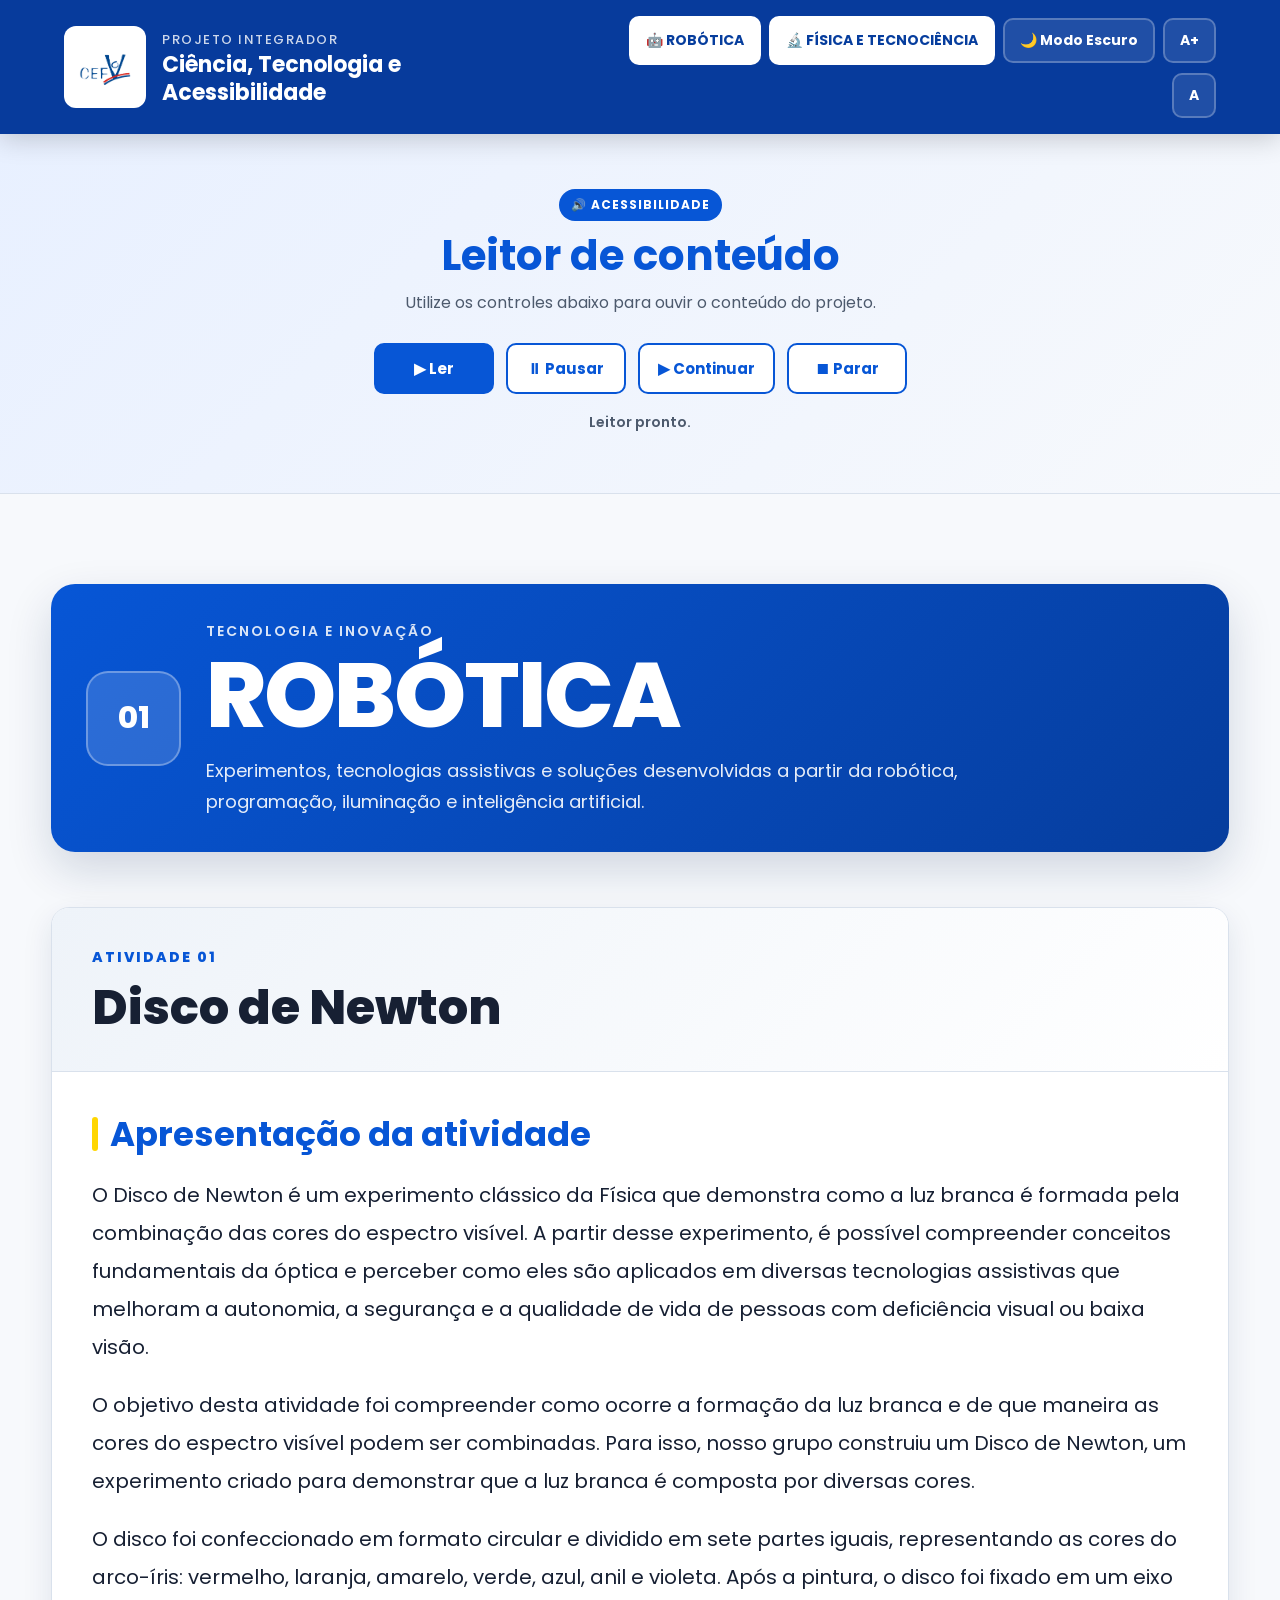
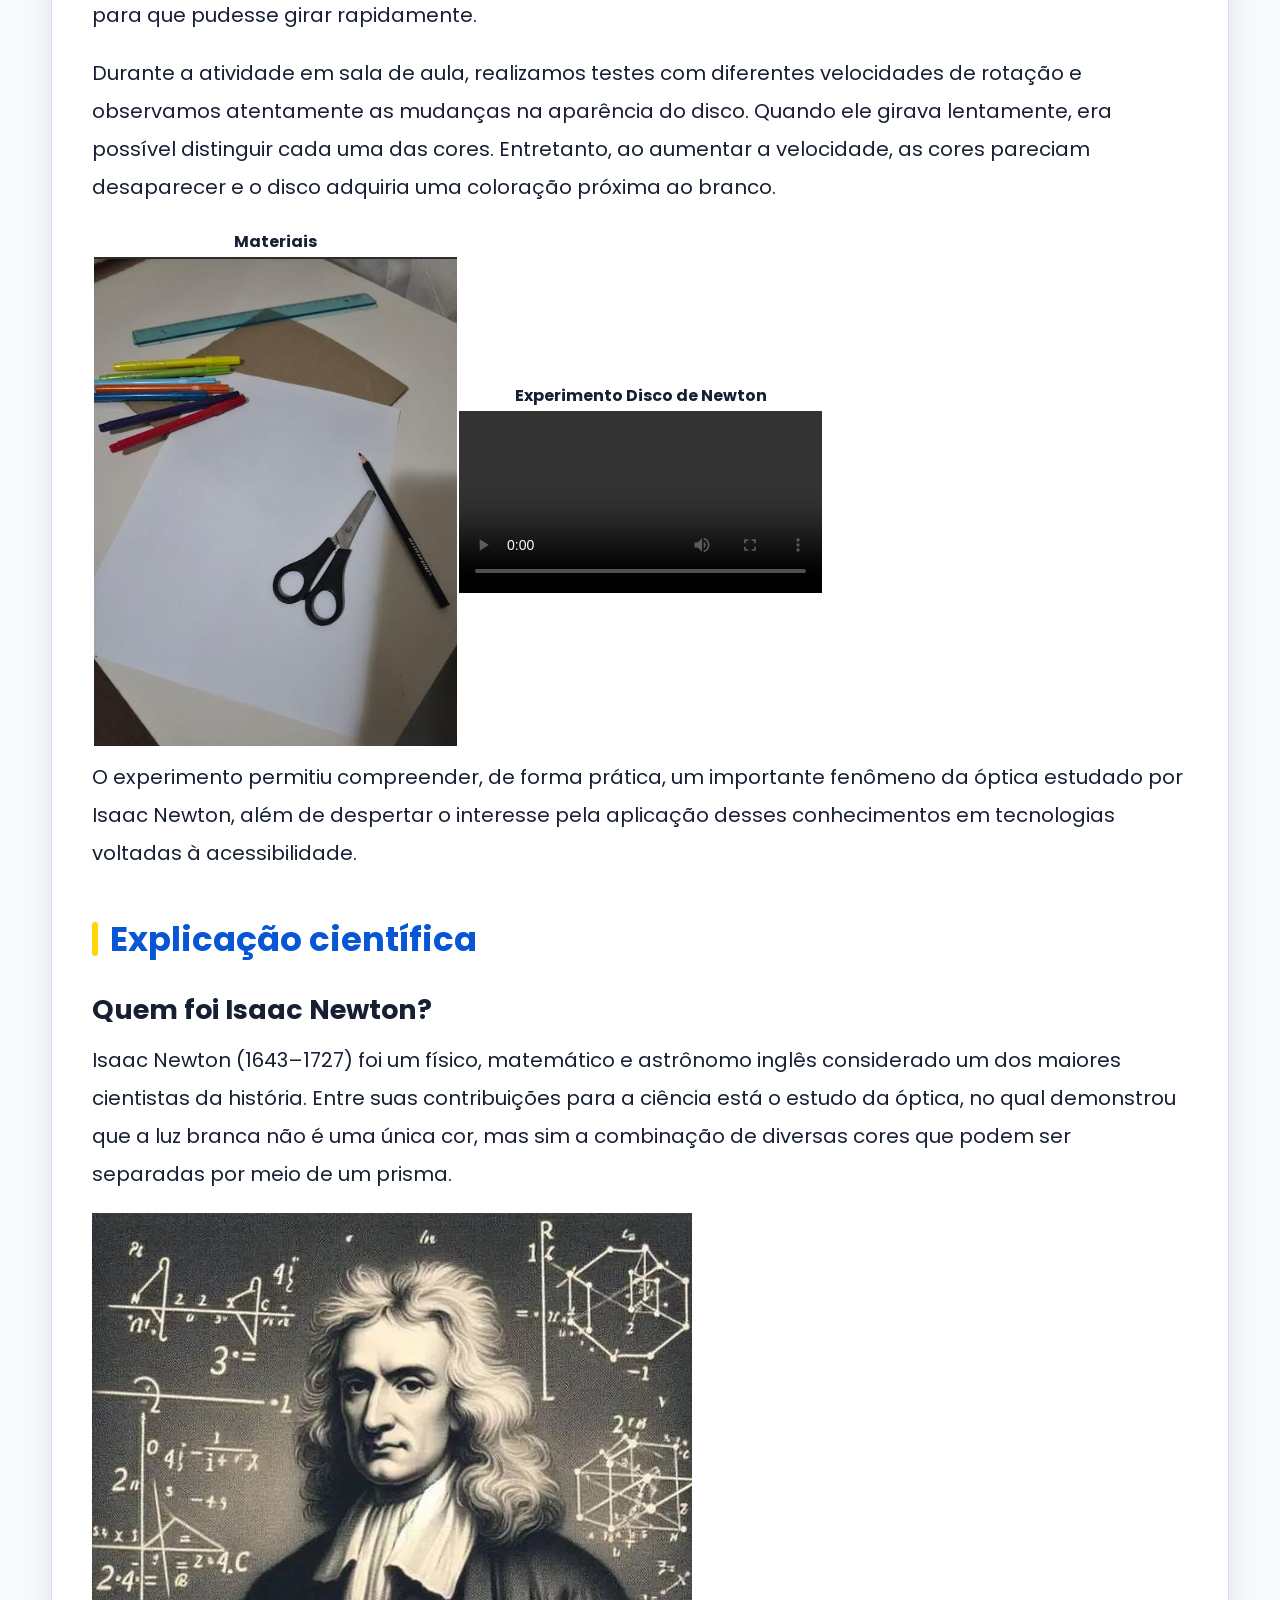
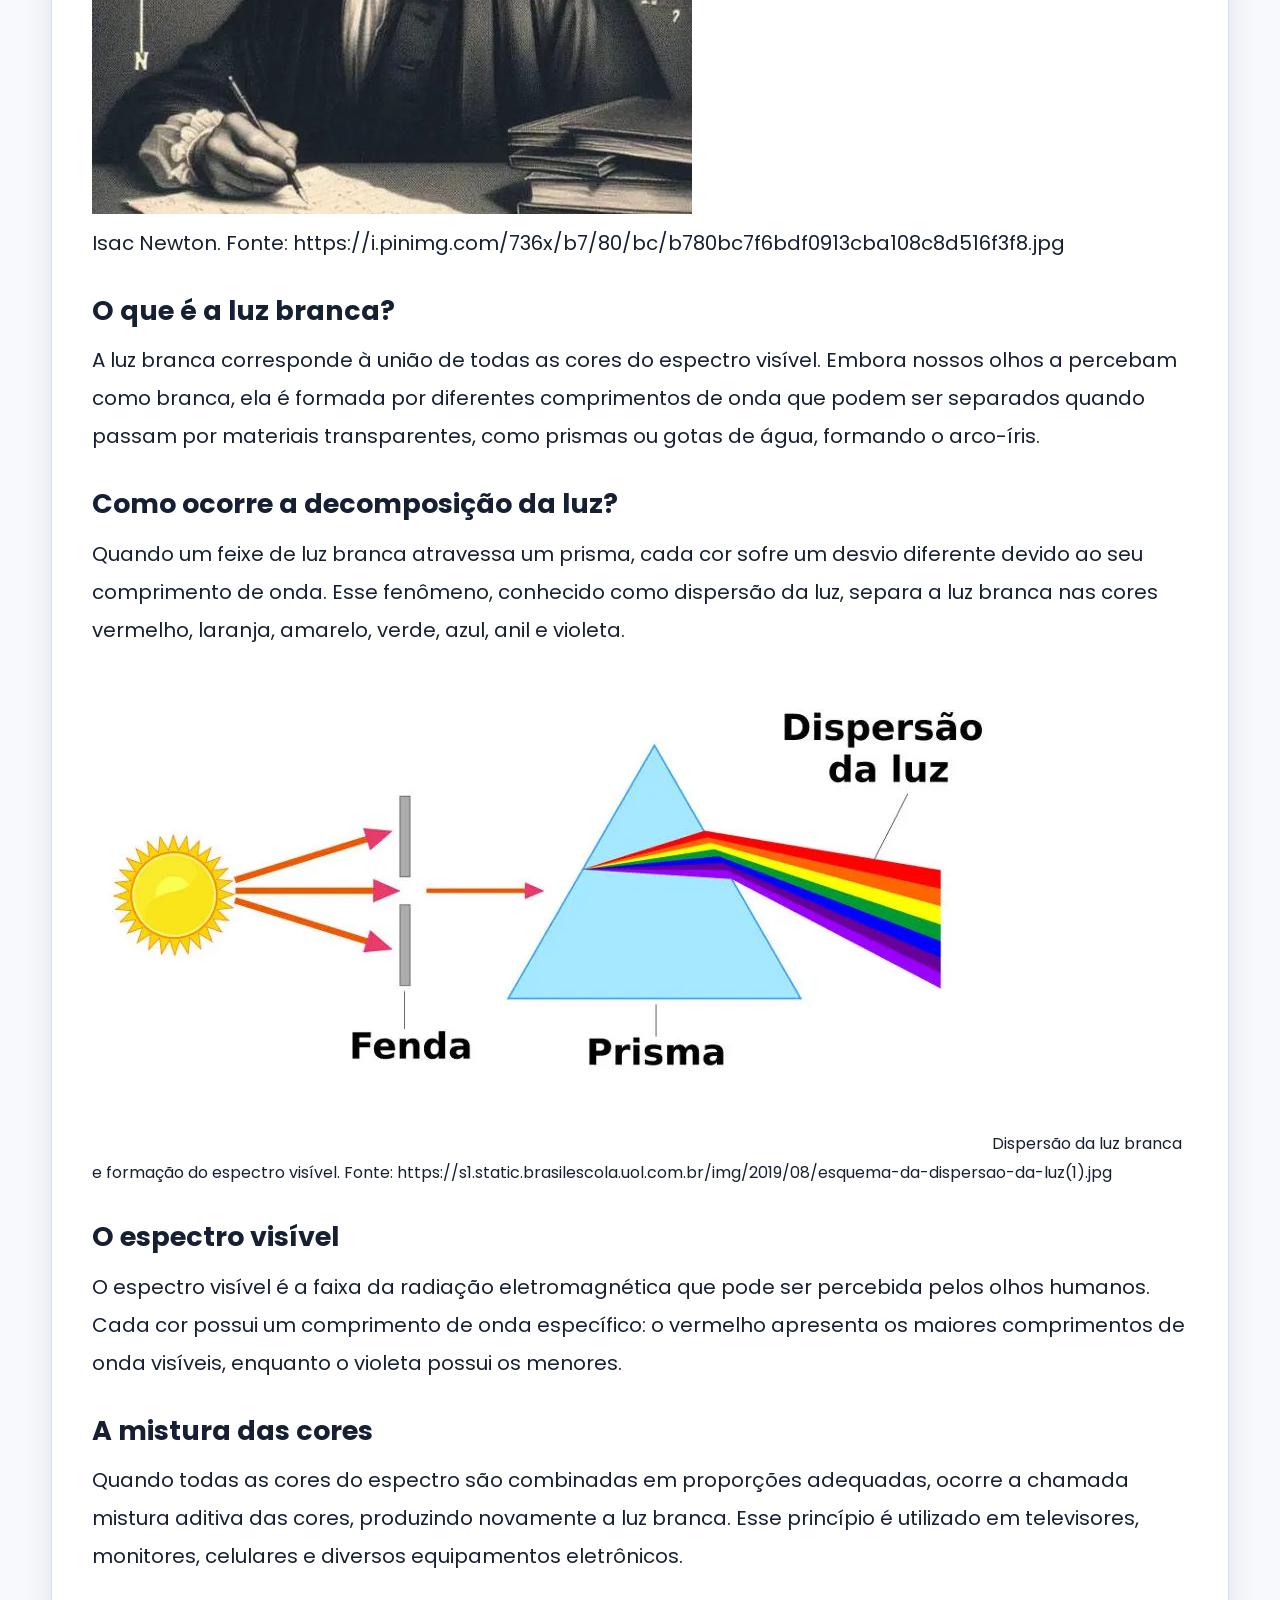
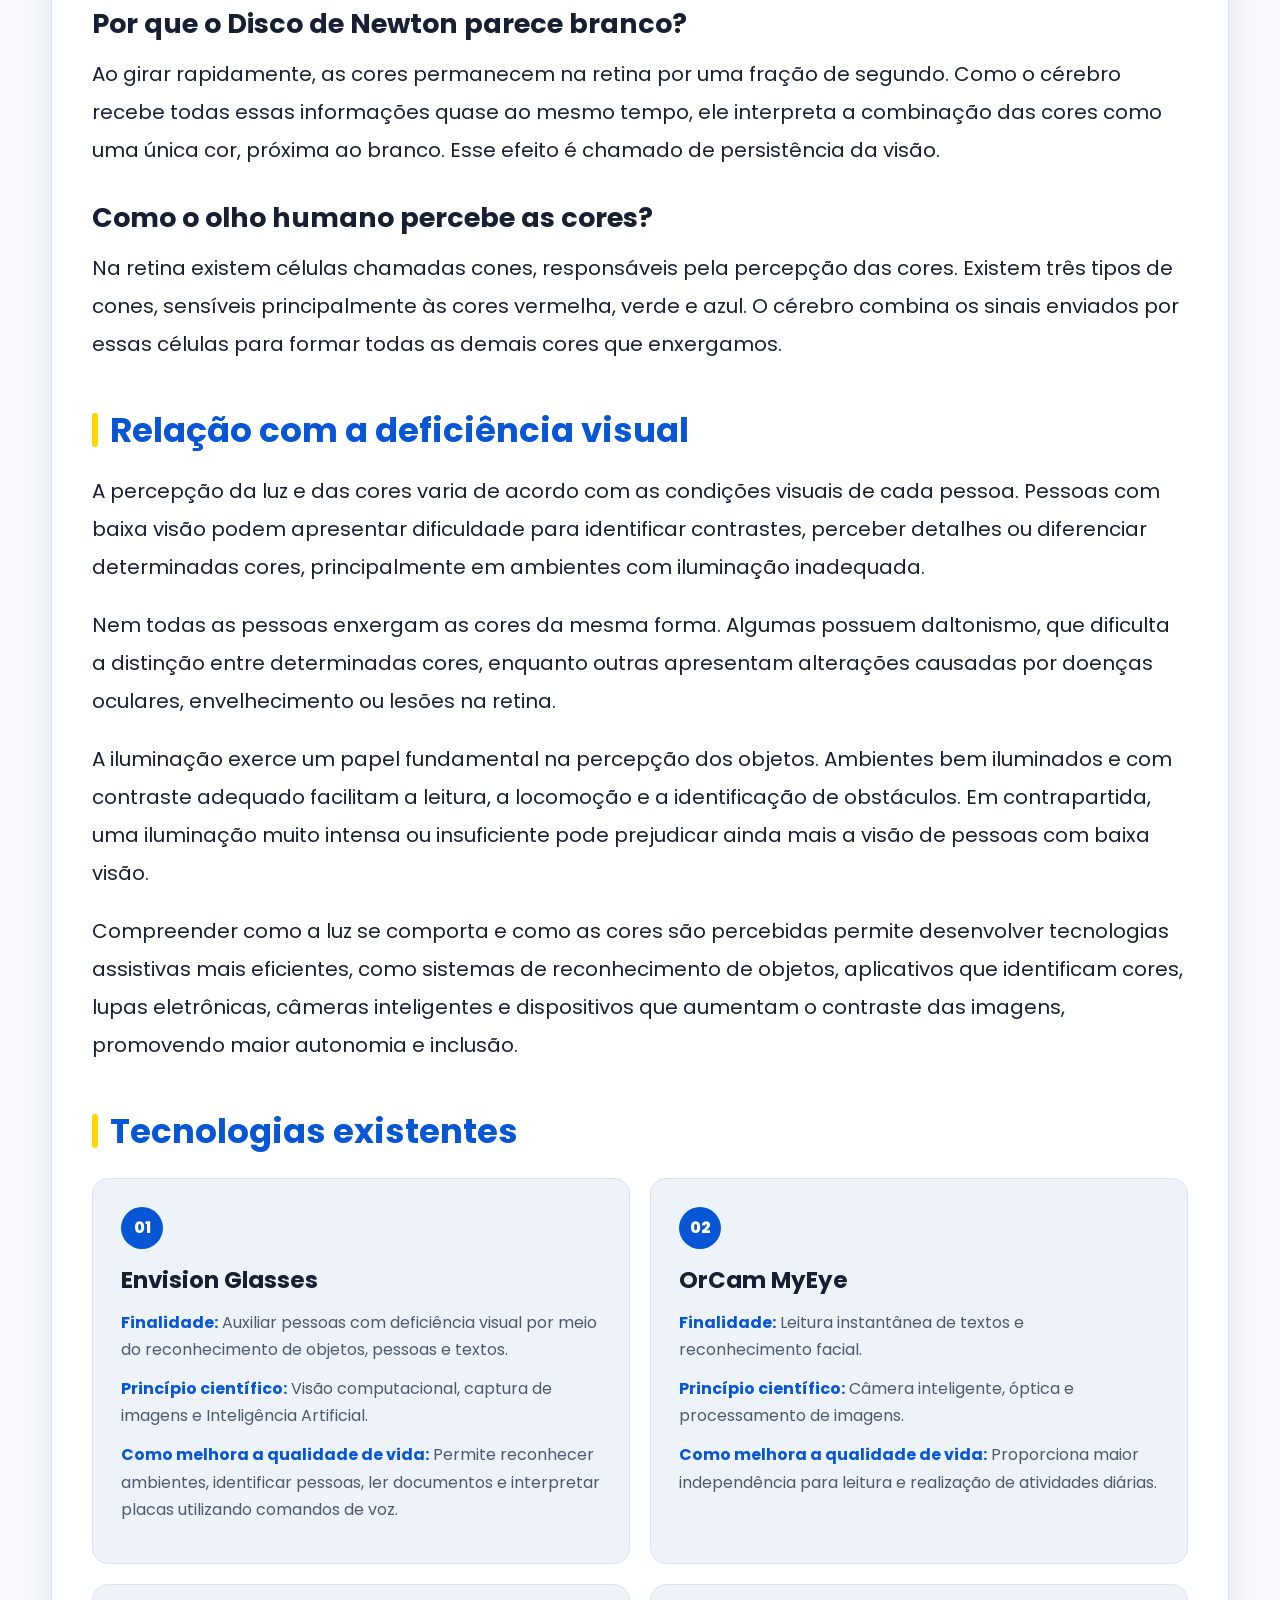
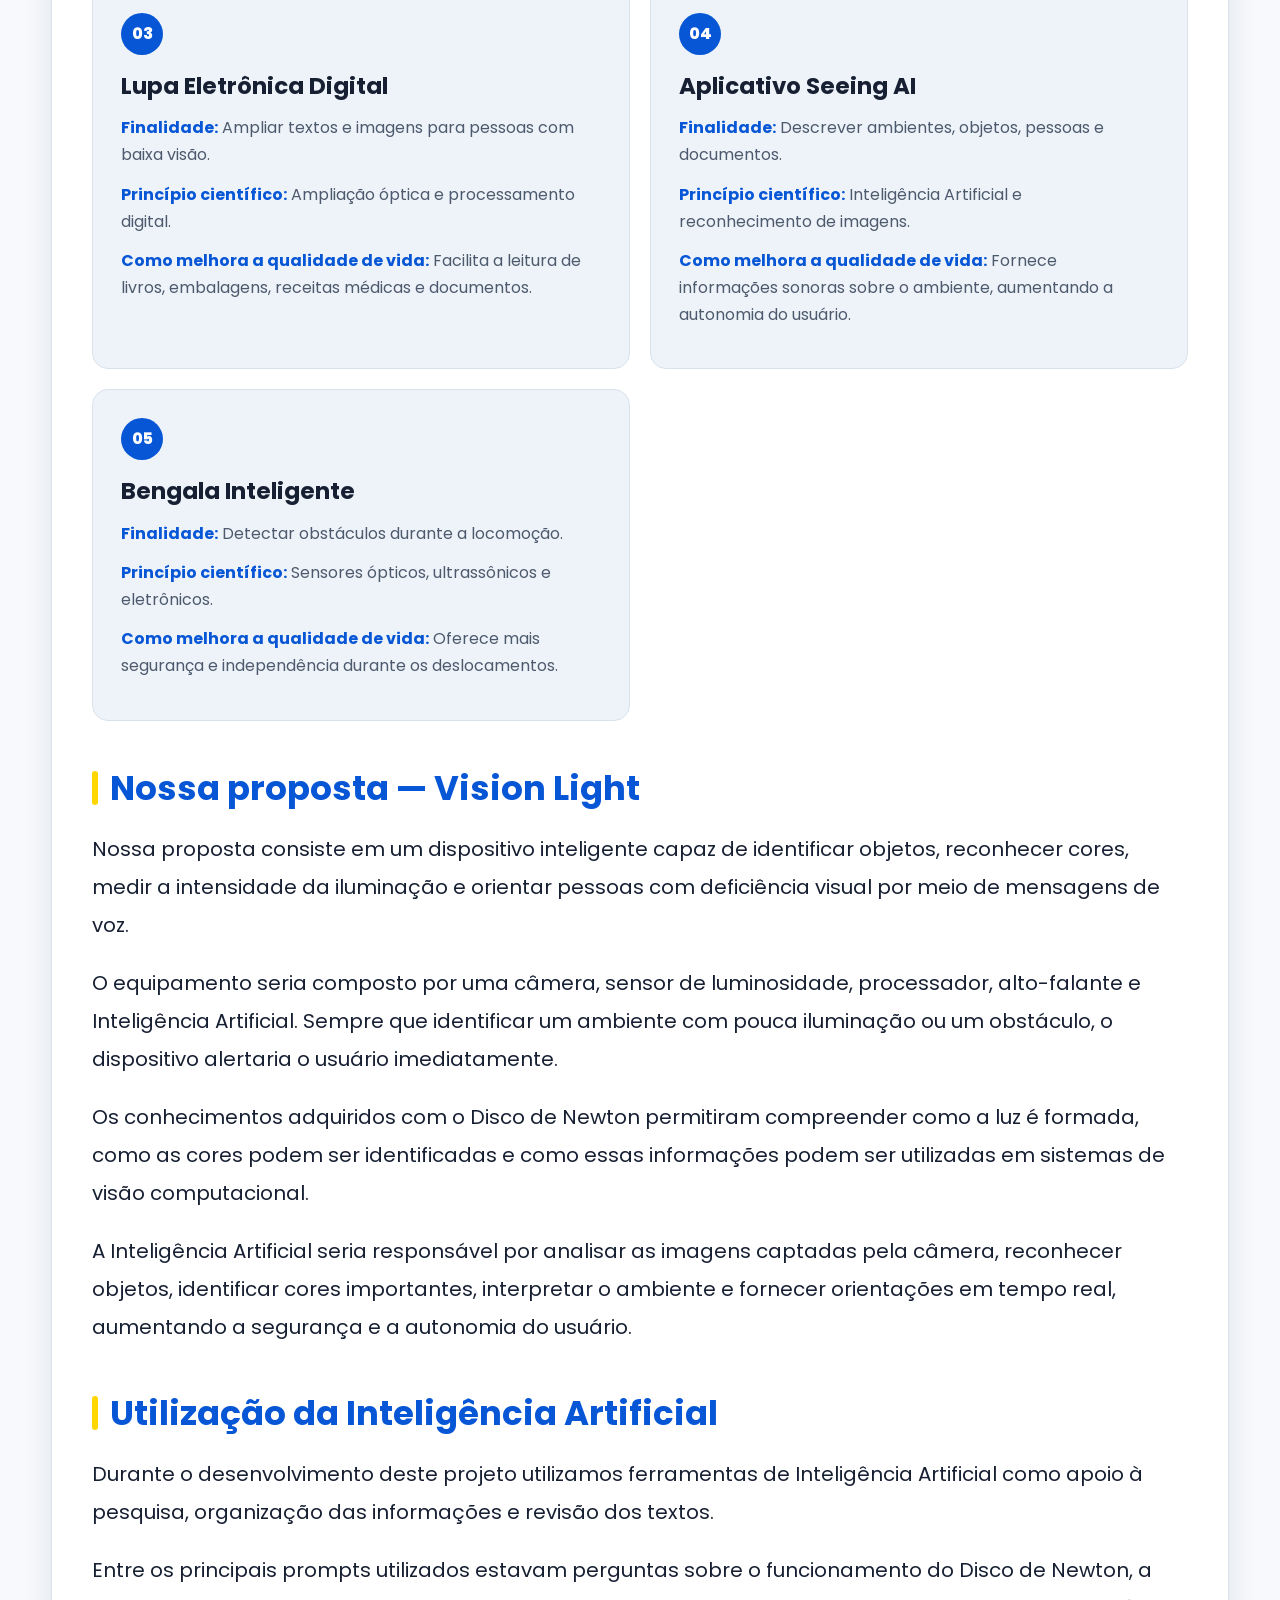
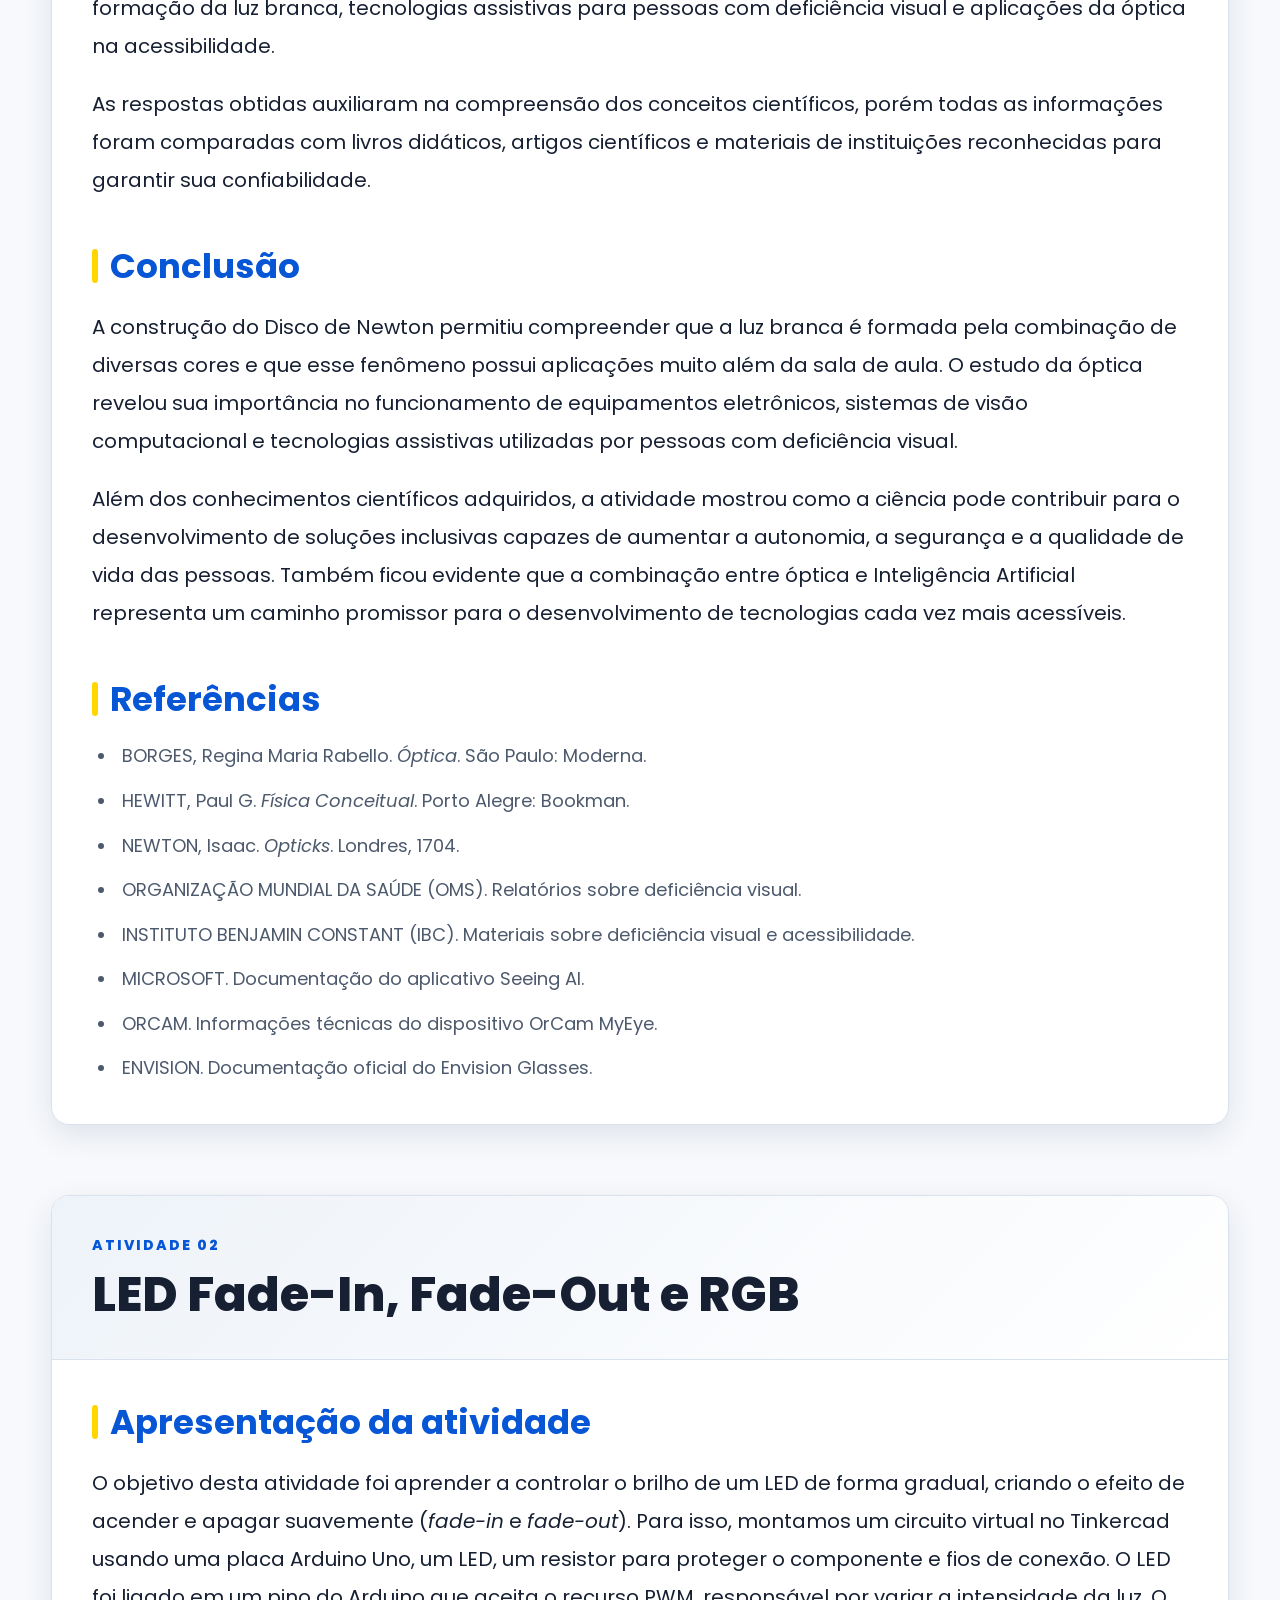
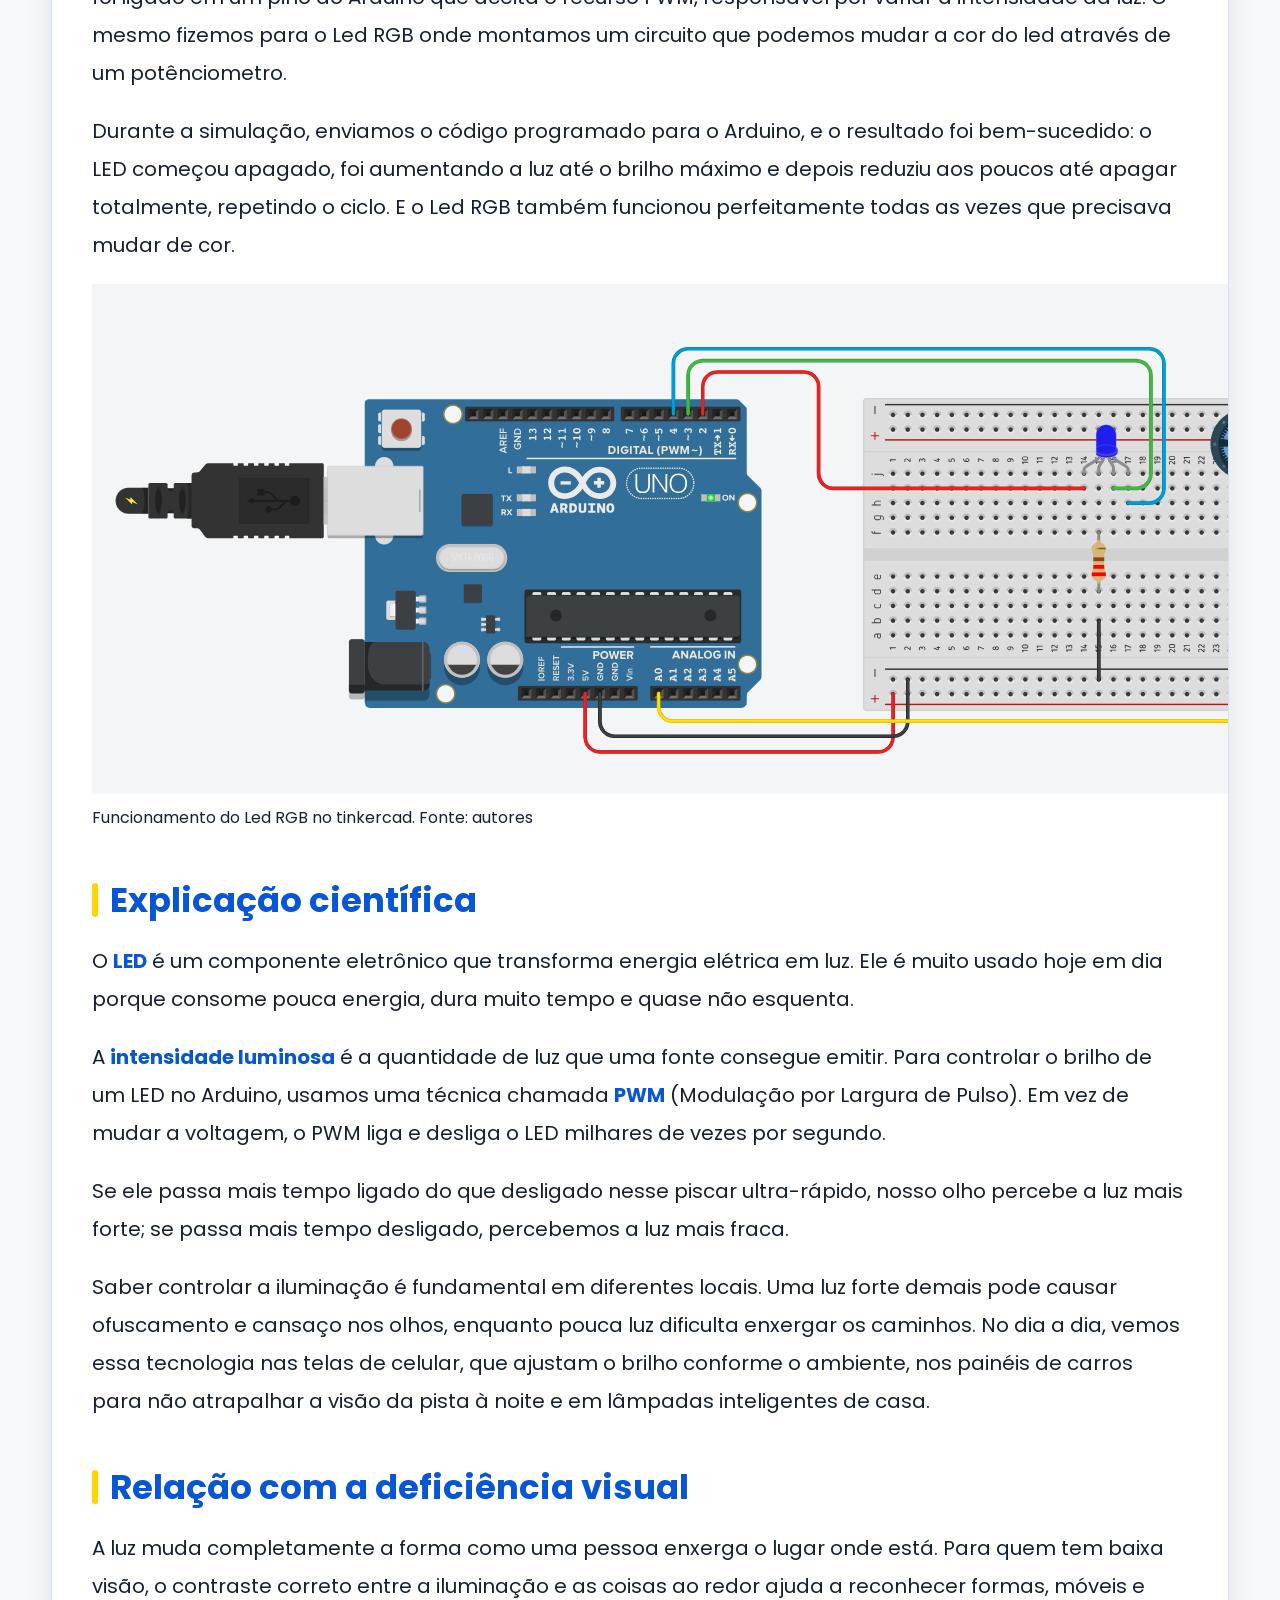
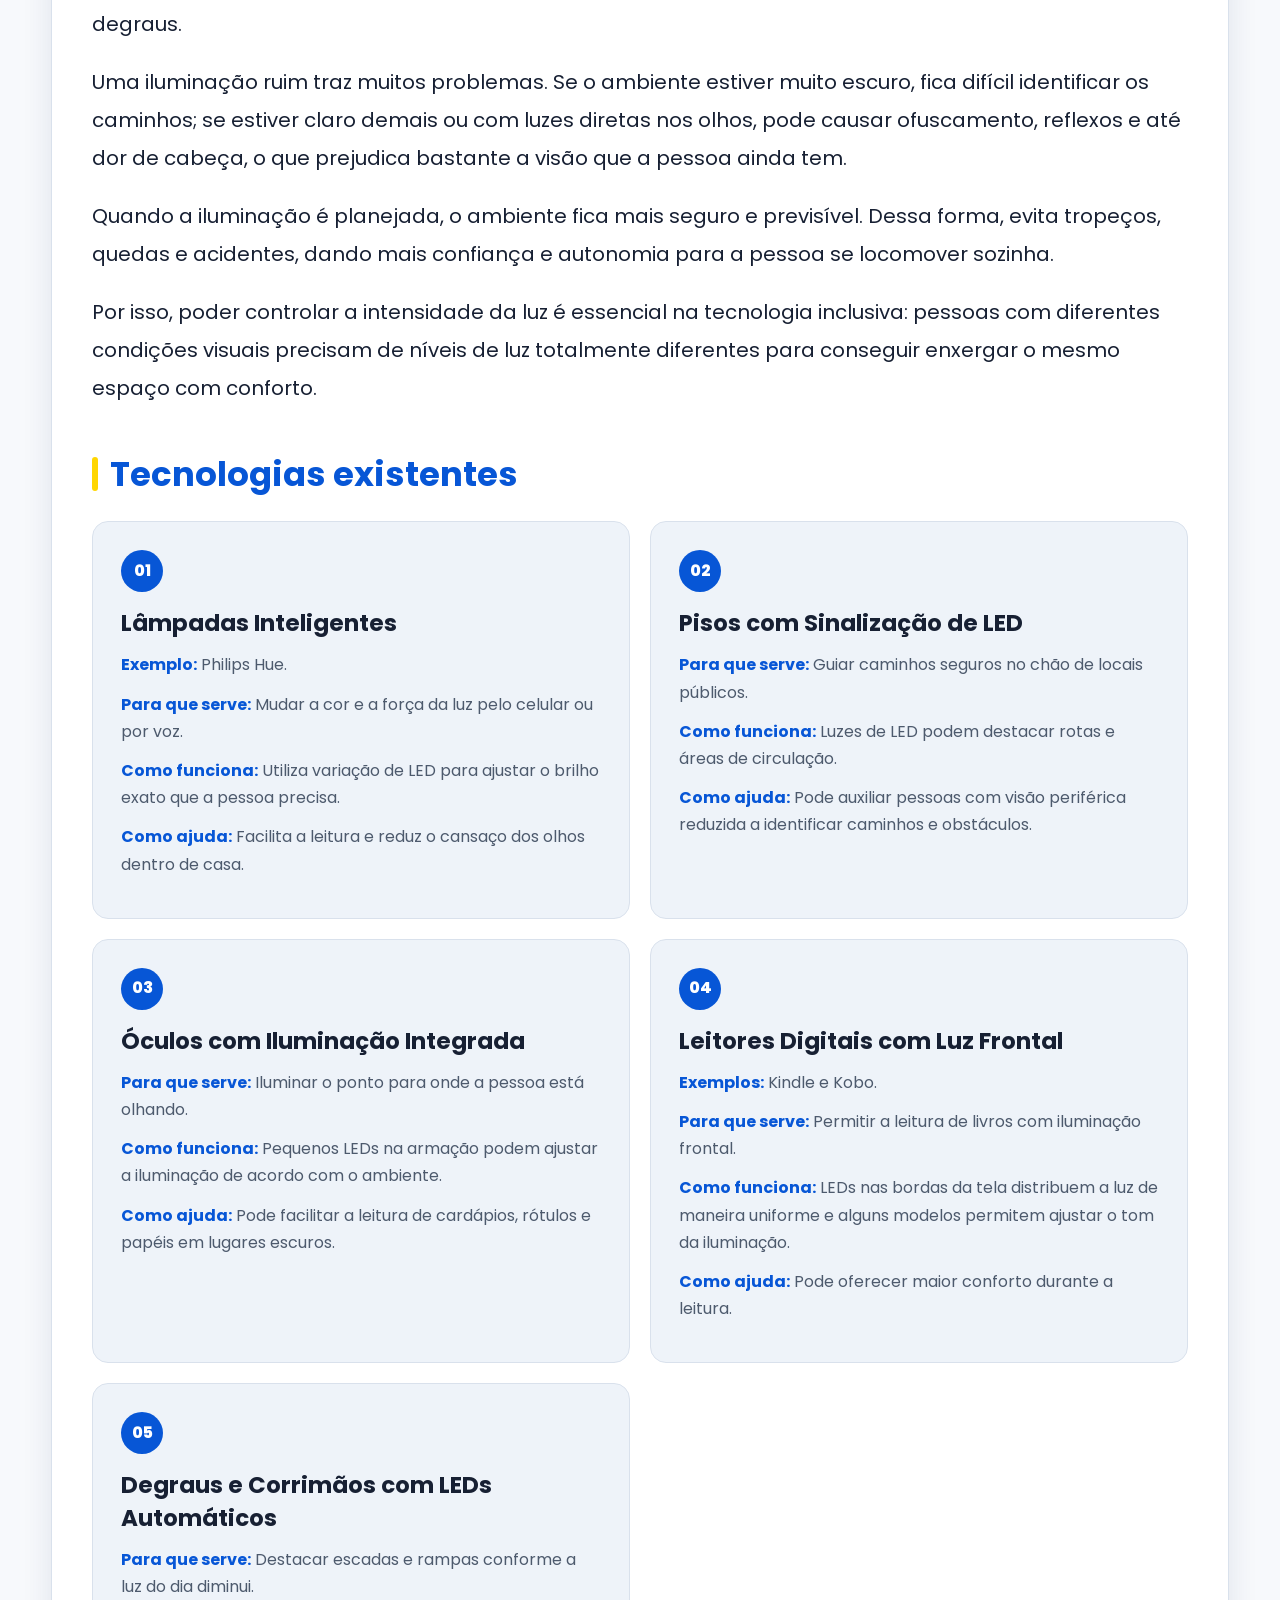
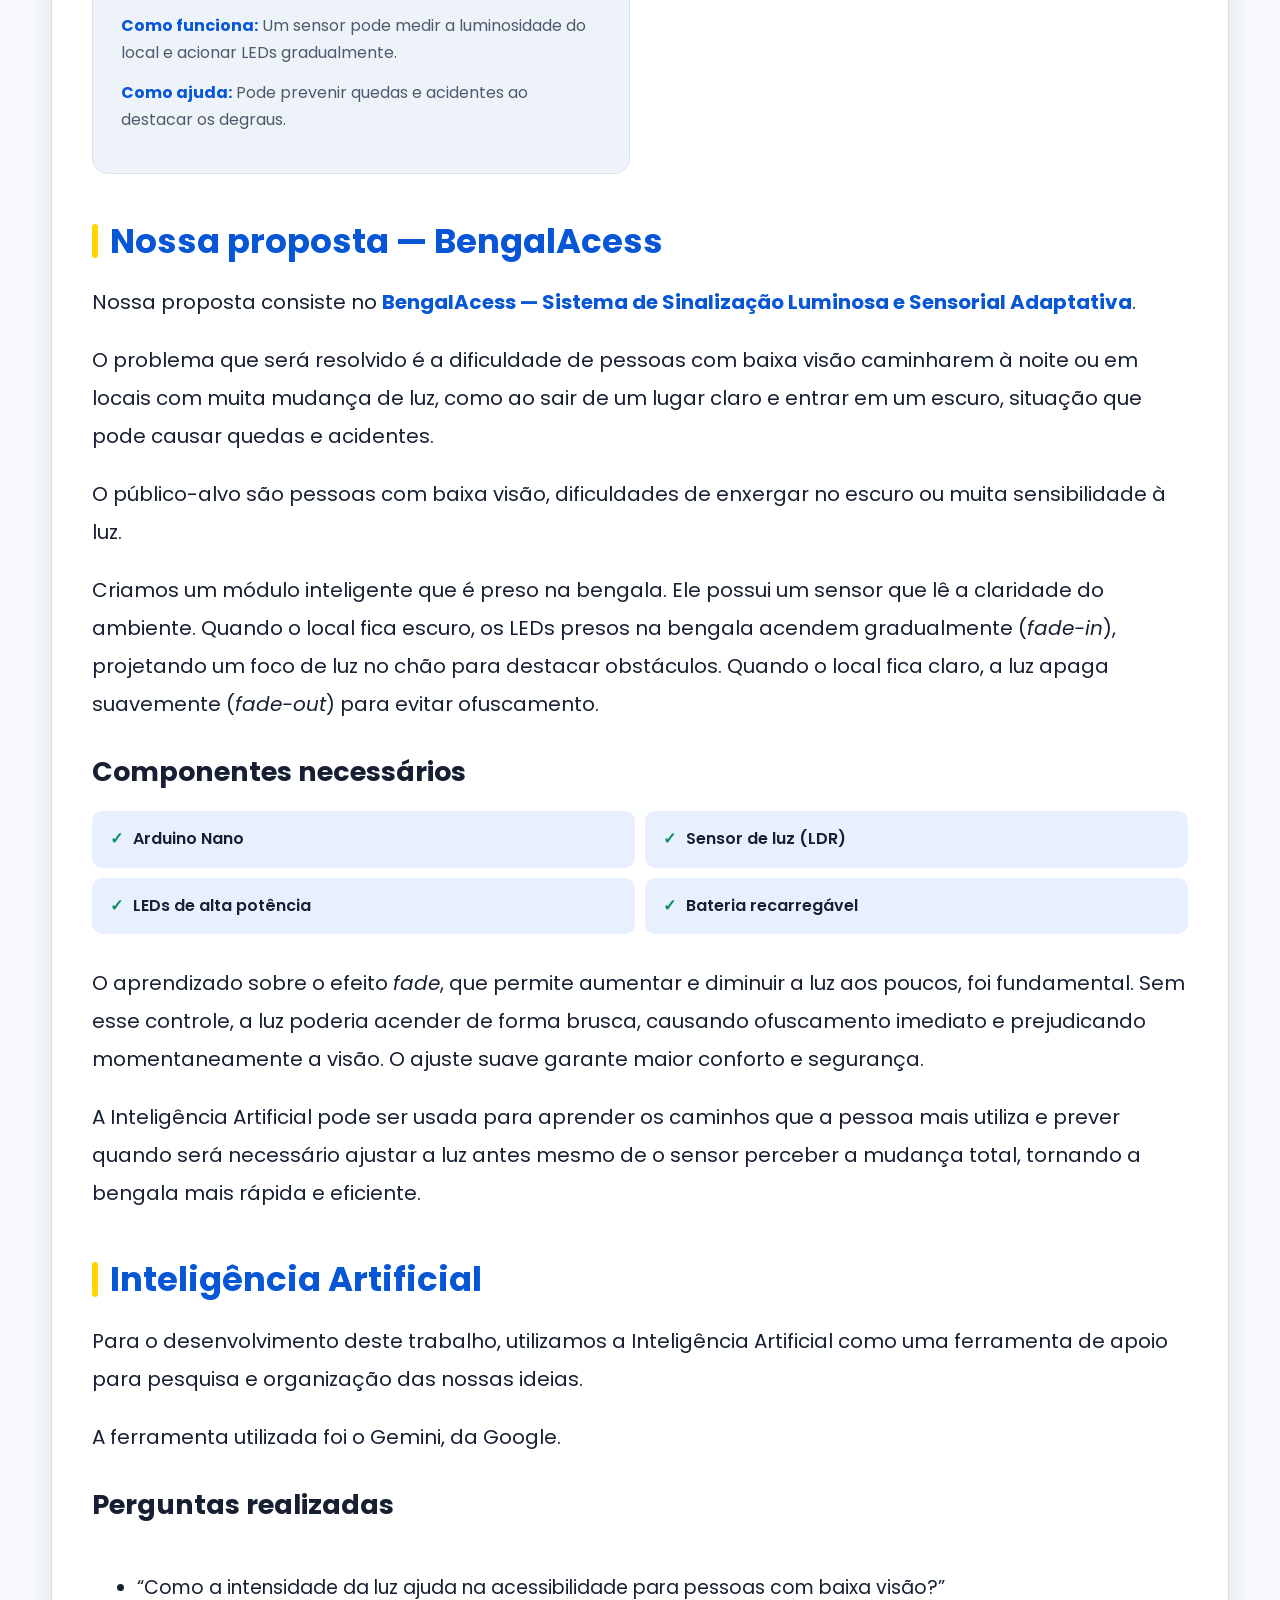
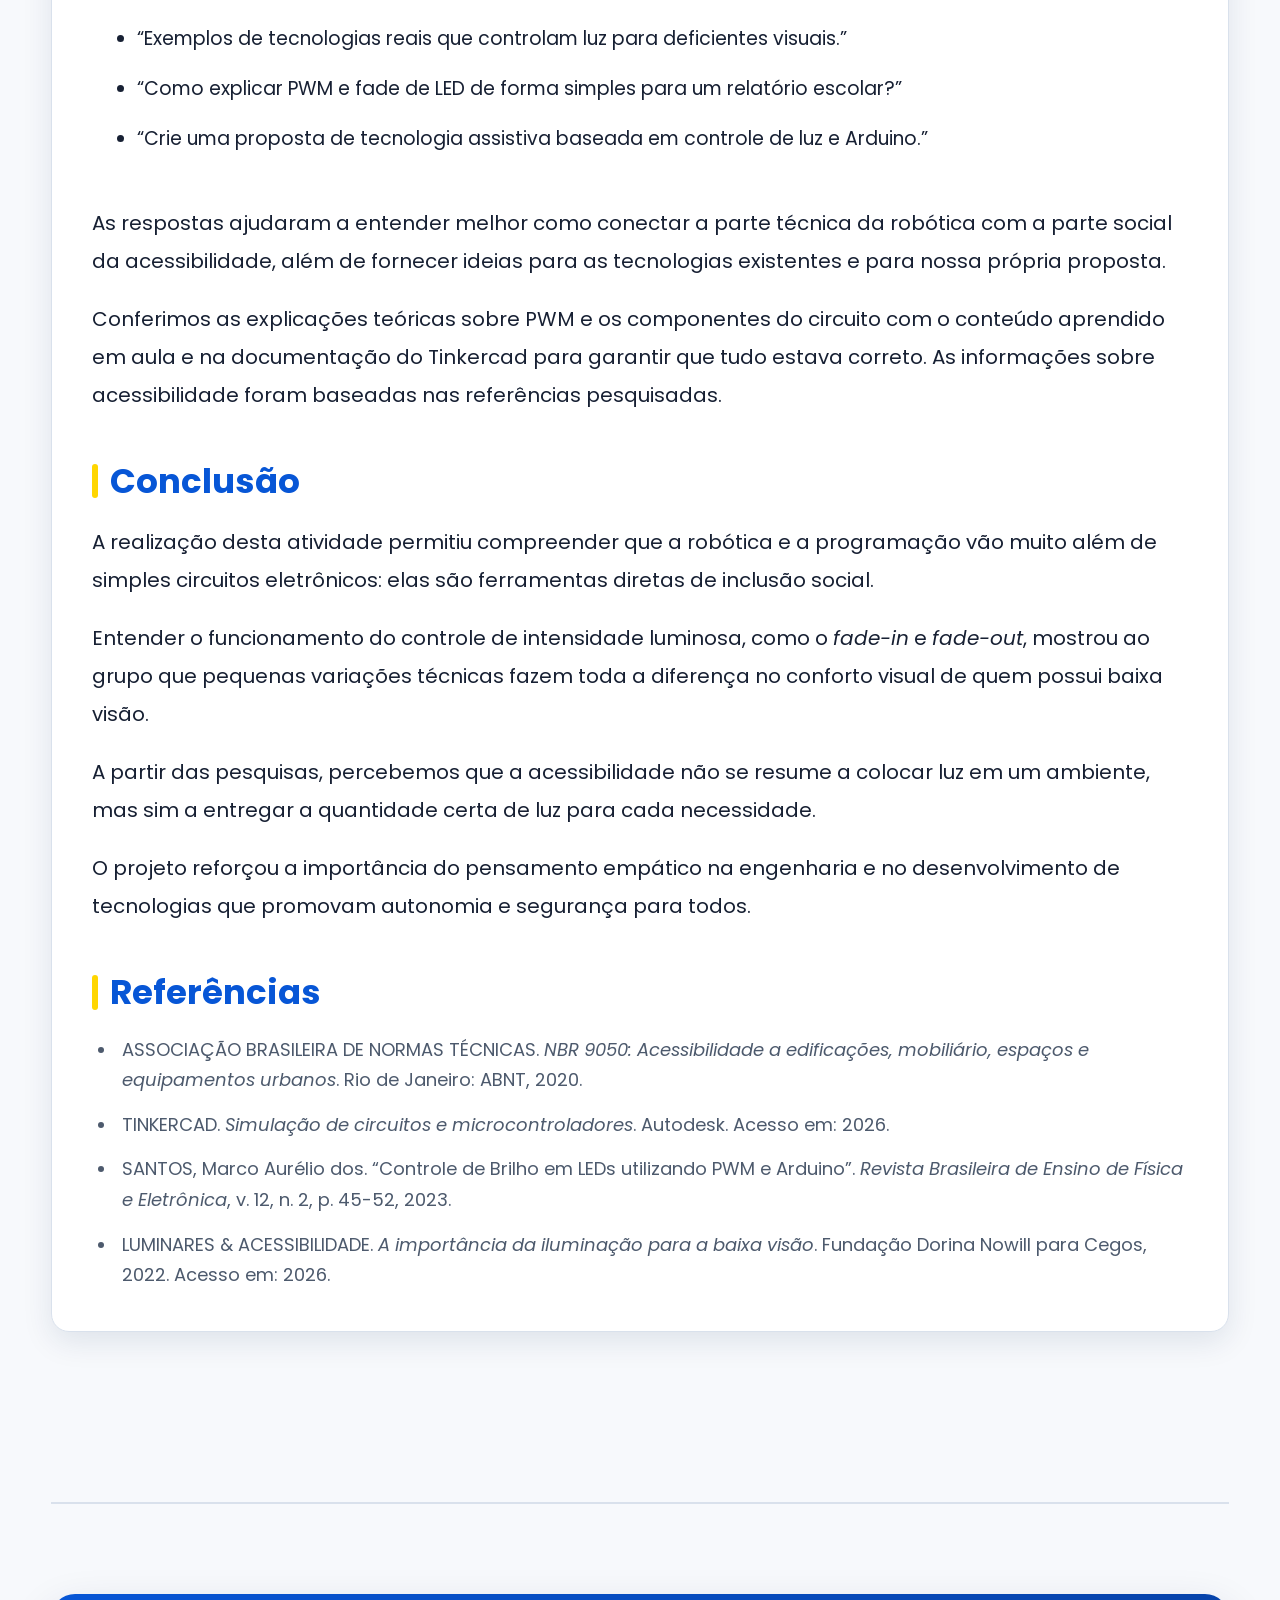
==== index.html @ 1bfe1b9b "s" ====
<!DOCTYPE html>
<html lang="pt-BR">

<head>
    <meta charset="UTF-8">
    <meta name="viewport" content="width=device-width, initial-scale=1.0">

    <meta name="description"
        content="Projeto Integrador sobre Robótica, Física, Tecnociência, óptica e tecnologias assistivas para pessoas com deficiência visual.">

    <title>Projeto Integrador | Robótica, Física e Tecnociência</title>

    <link rel="stylesheet" href="style.css">

    <link rel="preconnect" href="https://fonts.googleapis.com">
    <link rel="preconnect" href="https://fonts.gstatic.com" crossorigin>

    <link
        href="https://fonts.googleapis.com/css2?family=Poppins:wght@300;400;500;600;700;800&display=swap"
        rel="stylesheet">
</head>

<body>

    <!-- =========================
         CABEÇALHO
    ========================== -->

    <header class="cabecalho" id="inicio">

        <div class="logo">

            <img
                src="logo-cefv.png"
                alt="Logo do Colégio CEFV"
                class="logo-escola"
            >

            <div class="logo-texto">
                <span class="logo-subtitulo">Projeto Integrador</span>
                <h1>Ciência, Tecnologia e Acessibilidade</h1>
            </div>

        </div>

        <nav class="navegacao" aria-label="Navegação principal">

            <a href="#robotica" class="botao-nav">
                🤖 ROBÓTICA
            </a>

            <a href="#fisica" class="botao-nav">
                🔬 FÍSICA E TECNOCIÊNCIA
            </a>

            <button
                type="button"
                id="tema"
                class="botao-controle"
                aria-label="Alternar entre modo claro e modo escuro"
            >
                🌙 Modo Escuro
            </button>

            <button
                type="button"
                id="fonteMaior"
                class="botao-controle"
                aria-label="Aumentar tamanho da fonte"
            >
                A+
            </button>

            <button
                type="button"
                id="fonteNormal"
                class="botao-controle"
                aria-label="Restaurar tamanho normal da fonte"
            >
                A
            </button>

        </nav>

    </header>


    <!-- =========================
         LEITOR DE VOZ
    ========================== -->

    <section class="leitor" aria-labelledby="titulo-leitor">

        <div class="leitor-conteudo">

            <span class="etiqueta">
                🔊 Acessibilidade
            </span>

            <h2 id="titulo-leitor">
                Leitor de conteúdo
            </h2>

            <p>
                Utilize os controles abaixo para ouvir o conteúdo do projeto.
            </p>

            <div class="botoes-leitor">

                <button
                    type="button"
                    id="ler"
                    class="botao-leitor principal"
                >
                    ▶ Ler
                </button>

                <button
                    type="button"
                    id="pausar"
                    class="botao-leitor"
                >
                    ⏸ Pausar
                </button>

                <button
                    type="button"
                    id="continuar"
                    class="botao-leitor"
                >
                    ▶ Continuar
                </button>

                <button
                    type="button"
                    id="parar"
                    class="botao-leitor"
                >
                    ⏹ Parar
                </button>

            </div>

            <p
                id="statusLeitor"
                class="status-leitor"
                aria-live="polite"
            >
                Leitor pronto.
            </p>

        </div>

    </section>


    <main id="conteudo">


        <!-- =====================================================
             ROBÓTICA
        ====================================================== -->

        <section
            id="robotica"
            class="materia"
            aria-labelledby="titulo-robotica"
        >

            <div class="cabecalho-materia">

                <span class="numero-materia">01</span>

                <div>

                    <span class="etiqueta-materia">
                        Tecnologia e Inovação
                    </span>

                    <h2 id="titulo-robotica" class="titulo-principal">
                        ROBÓTICA
                    </h2>

                    <p class="descricao-materia">
                        Experimentos, tecnologias assistivas e soluções
                        desenvolvidas a partir da robótica, programação,
                        iluminação e inteligência artificial.
                    </p>

                </div>

            </div>


            <!-- =========================
                 ATIVIDADE 1
            ========================== -->

            <article class="atividade">

                <div class="cabecalho-atividade">

                    <span class="numero-atividade">
                        ATIVIDADE 01
                    </span>

                    <h3>
                        Disco de Newton
                    </h3>

                </div>


                <div class="conteudo-atividade">

                    <h4>
                        Apresentação da atividade
                    </h4>

                    <p class="texto">
                        O Disco de Newton é um experimento clássico da Física
                        que demonstra como a luz branca é formada pela
                        combinação das cores do espectro visível. A partir
                        desse experimento, é possível compreender conceitos
                        fundamentais da óptica e perceber como eles são
                        aplicados em diversas tecnologias assistivas que
                        melhoram a autonomia, a segurança e a qualidade de
                        vida de pessoas com deficiência visual ou baixa visão.
                    </p>

                    <p class="texto">
                        O objetivo desta atividade foi compreender como ocorre
                        a formação da luz branca e de que maneira as cores do
                        espectro visível podem ser combinadas. Para isso, nosso
                        grupo construiu um Disco de Newton, um experimento
                        criado para demonstrar que a luz branca é composta por
                        diversas cores.
                    </p>

                    <p class="texto">
                        O disco foi confeccionado em formato circular e
                        dividido em sete partes iguais, representando as cores
                        do arco-íris: vermelho, laranja, amarelo, verde, azul,
                        anil e violeta. Após a pintura, o disco foi fixado em
                        um eixo para que pudesse girar rapidamente.
                    </p>

                    <p class="texto">
                        Durante a atividade em sala de aula, realizamos testes
                        com diferentes velocidades de rotação e observamos
                        atentamente as mudanças na aparência do disco. Quando
                        ele girava lentamente, era possível distinguir cada
                        uma das cores. Entretanto, ao aumentar a velocidade,
                        as cores pareciam desaparecer e o disco adquiria uma
                        coloração próxima ao branco.
                    </p>

<div class="ilustracao-materiais">

    <table>
  <tr>
    <td align ="center" width="50%">
      <b>Materiais</b><br>
      <img src="materiais.png" alt="Materiais utilizados" width="100%">
    </td>
    <td align ="center" width="50%">
      <b>Experimento Disco de Newton</b><br>
      <video src="https://youtu.be/dO7u2KEOazw?si=WDHxJ7ZPZ74EgVN_.mp4" controls width="100%"></video>
    </td>
  </tr>
</table>

</div>

                    <p class="texto">
                        O experimento permitiu compreender, de forma prática,
                        um importante fenômeno da óptica estudado por Isaac
                        Newton, além de despertar o interesse pela aplicação
                        desses conhecimentos em tecnologias voltadas à
                        acessibilidade.
                    </p>


                    <h4>
                        Explicação científica
                    </h4>

                    <h5>
                        Quem foi Isaac Newton?
                    </h5>

                    <p class="texto">
                        Isaac Newton (1643–1727) foi um físico, matemático e
                        astrônomo inglês considerado um dos maiores cientistas
                        da história. Entre suas contribuições para a ciência
                        está o estudo da óptica, no qual demonstrou que a luz
                        branca não é uma única cor, mas sim a combinação de
                        diversas cores que podem ser separadas por meio de
                        um prisma.
                    </p>

                    <div class="ilustracao-newton">

    <img
        src="newton.png"
        alt="Ilustração do cientista Isac Newton"
    >

    <p class="texto legenda-imagem">
        Isac Newton. Fonte: https://i.pinimg.com/736x/b7/80/bc/b780bc7f6bdf0913cba108c8d516f3f8.jpg
    
    </p>

</div>

                    <h5>
                        O que é a luz branca?
                    </h5>

                    <p class="texto">
                        A luz branca corresponde à união de todas as cores do
                        espectro visível. Embora nossos olhos a percebam como
                        branca, ela é formada por diferentes comprimentos de
                        onda que podem ser separados quando passam por
                        materiais transparentes, como prismas ou gotas de
                        água, formando o arco-íris.
                    </p>

                    <h5>
                        Como ocorre a decomposição da luz?
                    </h5>

                    <p class="texto">
                        Quando um feixe de luz branca atravessa um prisma, cada
                        cor sofre um desvio diferente devido ao seu comprimento
                        de onda. Esse fenômeno, conhecido como dispersão da
                        luz, separa a luz branca nas cores vermelho, laranja,
                        amarelo, verde, azul, anil e violeta.
                      </p>

                      <div class="imagem-dispersao">

                     <img
                      src="luz.png"
                       alt="Imagem mostrando a decomposição da luz branca em diferentes cores ao atravessar um prisma"


                    
                      class="legenda-imagem">
                       Dispersão da luz branca e formação do espectro visível. Fonte: https://s1.static.brasilescola.uol.com.br/img/2019/08/esquema-da-dispersao-da-luz(1).jpg
                       </p>

                        </div>

                    <h5>
                        O espectro visível
                    </h5>

                    <p class="texto">
                        O espectro visível é a faixa da radiação eletromagnética
                        que pode ser percebida pelos olhos humanos. Cada cor
                        possui um comprimento de onda específico: o vermelho
                        apresenta os maiores comprimentos de onda visíveis,
                        enquanto o violeta possui os menores.
                    </p>

                    <h5>
                        A mistura das cores
                    </h5>

                    <p class="texto">
                        Quando todas as cores do espectro são combinadas em
                        proporções adequadas, ocorre a chamada mistura aditiva
                        das cores, produzindo novamente a luz branca. Esse
                        princípio é utilizado em televisores, monitores,
                        celulares e diversos equipamentos eletrônicos.
                    </p>

                    <h5>
                        Por que o Disco de Newton parece branco?
                    </h5>

                    <p class="texto">
                        Ao girar rapidamente, as cores permanecem na retina
                        por uma fração de segundo. Como o cérebro recebe todas
                        essas informações quase ao mesmo tempo, ele interpreta
                        a combinação das cores como uma única cor, próxima ao
                        branco. Esse efeito é chamado de persistência da visão.
                    </p>

                    <h5>
                        Como o olho humano percebe as cores?
                    </h5>

                    <p class="texto">
                        Na retina existem células chamadas cones, responsáveis
                        pela percepção das cores. Existem três tipos de cones,
                        sensíveis principalmente às cores vermelha, verde e
                        azul. O cérebro combina os sinais enviados por essas
                        células para formar todas as demais cores que
                        enxergamos.
                    </p>


                    <h4>
                        Relação com a deficiência visual
                    </h4>

                    <p class="texto">
                        A percepção da luz e das cores varia de acordo com as
                        condições visuais de cada pessoa. Pessoas com baixa
                        visão podem apresentar dificuldade para identificar
                        contrastes, perceber detalhes ou diferenciar
                        determinadas cores, principalmente em ambientes com
                        iluminação inadequada.
                    </p>

                    <p class="texto">
                        Nem todas as pessoas enxergam as cores da mesma forma.
                        Algumas possuem daltonismo, que dificulta a distinção
                        entre determinadas cores, enquanto outras apresentam
                        alterações causadas por doenças oculares, envelhecimento
                        ou lesões na retina.
                    </p>

                    <p class="texto">
                        A iluminação exerce um papel fundamental na percepção
                        dos objetos. Ambientes bem iluminados e com contraste
                        adequado facilitam a leitura, a locomoção e a
                        identificação de obstáculos. Em contrapartida, uma
                        iluminação muito intensa ou insuficiente pode
                        prejudicar ainda mais a visão de pessoas com baixa
                        visão.
                    </p>

                    <p class="texto">
                        Compreender como a luz se comporta e como as cores são
                        percebidas permite desenvolver tecnologias assistivas
                        mais eficientes, como sistemas de reconhecimento de
                        objetos, aplicativos que identificam cores, lupas
                        eletrônicas, câmeras inteligentes e dispositivos que
                        aumentam o contraste das imagens, promovendo maior
                        autonomia e inclusão.
                    </p>


                    <h4>
                        Tecnologias existentes
                    </h4>

                    <div class="tecnologias">

                        <div class="tecnologia-card">

                            <span class="tecnologia-numero">01</span>

                            <h5>
                                Envision Glasses
                            </h5>

                            <p>
                                <strong>Finalidade:</strong> Auxiliar pessoas
                                com deficiência visual por meio do
                                reconhecimento de objetos, pessoas e textos.
                            </p>

                            <p>
                                <strong>Princípio científico:</strong> Visão
                                computacional, captura de imagens e
                                Inteligência Artificial.
                            </p>

                            <p>
                                <strong>Como melhora a qualidade de vida:</strong>
                                Permite reconhecer ambientes, identificar
                                pessoas, ler documentos e interpretar placas
                                utilizando comandos de voz.
                            </p>

                        </div>


                        <div class="tecnologia-card">

                            <span class="tecnologia-numero">02</span>

                            <h5>
                                OrCam MyEye
                            </h5>

                            <p>
                                <strong>Finalidade:</strong> Leitura
                                instantânea de textos e reconhecimento facial.
                            </p>

                            <p>
                                <strong>Princípio científico:</strong> Câmera
                                inteligente, óptica e processamento de imagens.
                            </p>

                            <p>
                                <strong>Como melhora a qualidade de vida:</strong>
                                Proporciona maior independência para leitura e
                                realização de atividades diárias.
                            </p>

                        </div>


                        <div class="tecnologia-card">

                            <span class="tecnologia-numero">03</span>

                            <h5>
                                Lupa Eletrônica Digital
                            </h5>

                            <p>
                                <strong>Finalidade:</strong> Ampliar textos e
                                imagens para pessoas com baixa visão.
                            </p>

                            <p>
                                <strong>Princípio científico:</strong>
                                Ampliação óptica e processamento digital.
                            </p>

                            <p>
                                <strong>Como melhora a qualidade de vida:</strong>
                                Facilita a leitura de livros, embalagens,
                                receitas médicas e documentos.
                            </p>

                        </div>


                        <div class="tecnologia-card">

                            <span class="tecnologia-numero">04</span>

                            <h5>
                                Aplicativo Seeing AI
                            </h5>

                            <p>
                                <strong>Finalidade:</strong> Descrever
                                ambientes, objetos, pessoas e documentos.
                            </p>

                            <p>
                                <strong>Princípio científico:</strong>
                                Inteligência Artificial e reconhecimento de
                                imagens.
                            </p>

                            <p>
                                <strong>Como melhora a qualidade de vida:</strong>
                                Fornece informações sonoras sobre o ambiente,
                                aumentando a autonomia do usuário.
                            </p>

                        </div>


                        <div class="tecnologia-card">

                            <span class="tecnologia-numero">05</span>

                            <h5>
                                Bengala Inteligente
                            </h5>

                            <p>
                                <strong>Finalidade:</strong> Detectar
                                obstáculos durante a locomoção.
                            </p>

                            <p>
                                <strong>Princípio científico:</strong> Sensores
                                ópticos, ultrassônicos e eletrônicos.
                            </p>

                            <p>
                                <strong>Como melhora a qualidade de vida:</strong>
                                Oferece mais segurança e independência durante
                                os deslocamentos.
                            </p>

                        </div>

                    </div>


                    <h4>
                        Nossa proposta — Vision Light
                    </h4>

                    <p class="texto">
                        Nossa proposta consiste em um dispositivo inteligente
                        capaz de identificar objetos, reconhecer cores, medir
                        a intensidade da iluminação e orientar pessoas com
                        deficiência visual por meio de mensagens de voz.
                    </p>

                    <p class="texto">
                        O equipamento seria composto por uma câmera, sensor de
                        luminosidade, processador, alto-falante e Inteligência
                        Artificial. Sempre que identificar um ambiente com
                        pouca iluminação ou um obstáculo, o dispositivo
                        alertaria o usuário imediatamente.
                    </p>

                    <p class="texto">
                        Os conhecimentos adquiridos com o Disco de Newton
                        permitiram compreender como a luz é formada, como as
                        cores podem ser identificadas e como essas informações
                        podem ser utilizadas em sistemas de visão computacional.
                    </p>

                    <p class="texto">
                        A Inteligência Artificial seria responsável por
                        analisar as imagens captadas pela câmera, reconhecer
                        objetos, identificar cores importantes, interpretar o
                        ambiente e fornecer orientações em tempo real,
                        aumentando a segurança e a autonomia do usuário.
                    </p>


                    <h4>
                        Utilização da Inteligência Artificial
                    </h4>

                    <p class="texto">
                        Durante o desenvolvimento deste projeto utilizamos
                        ferramentas de Inteligência Artificial como apoio à
                        pesquisa, organização das informações e revisão dos
                        textos.
                    </p>

                    <p class="texto">
                        Entre os principais prompts utilizados estavam
                        perguntas sobre o funcionamento do Disco de Newton, a
                        formação da luz branca, tecnologias assistivas para
                        pessoas com deficiência visual e aplicações da óptica
                        na acessibilidade.
                    </p>

                    <p class="texto">
                        As respostas obtidas auxiliaram na compreensão dos
                        conceitos científicos, porém todas as informações
                        foram comparadas com livros didáticos, artigos
                        científicos e materiais de instituições reconhecidas
                        para garantir sua confiabilidade.
                    </p>


                    <h4>
                        Conclusão
                    </h4>

                    <p class="texto">
                        A construção do Disco de Newton permitiu compreender
                        que a luz branca é formada pela combinação de diversas
                        cores e que esse fenômeno possui aplicações muito além
                        da sala de aula. O estudo da óptica revelou sua
                        importância no funcionamento de equipamentos
                        eletrônicos, sistemas de visão computacional e
                        tecnologias assistivas utilizadas por pessoas com
                        deficiência visual.
                    </p>

                    <p class="texto">
                        Além dos conhecimentos científicos adquiridos, a
                        atividade mostrou como a ciência pode contribuir para
                        o desenvolvimento de soluções inclusivas capazes de
                        aumentar a autonomia, a segurança e a qualidade de
                        vida das pessoas. Também ficou evidente que a
                        combinação entre óptica e Inteligência Artificial
                        representa um caminho promissor para o desenvolvimento
                        de tecnologias cada vez mais acessíveis.
                    </p>


                    <h4>
                        Referências
                    </h4>

                    <ul class="referencias">

                        <li>
                            BORGES, Regina Maria Rabello.
                            <em>Óptica</em>. São Paulo: Moderna.
                        </li>

                        <li>
                            HEWITT, Paul G.
                            <em>Física Conceitual</em>.
                            Porto Alegre: Bookman.
                        </li>

                        <li>
                            NEWTON, Isaac.
                            <em>Opticks</em>. Londres, 1704.
                        </li>

                        <li>
                            ORGANIZAÇÃO MUNDIAL DA SAÚDE (OMS).
                            Relatórios sobre deficiência visual.
                        </li>

                        <li>
                            INSTITUTO BENJAMIN CONSTANT (IBC).
                            Materiais sobre deficiência visual e acessibilidade.
                        </li>

                        <li>
                            MICROSOFT.
                            Documentação do aplicativo Seeing AI.
                        </li>

                        <li>
                            ORCAM.
                            Informações técnicas do dispositivo OrCam MyEye.
                        </li>

                        <li>
                            ENVISION.
                            Documentação oficial do Envision Glasses.
                        </li>

                    </ul>

                </div>

            </article>


            <!-- =========================
                 ATIVIDADE 2
            ========================== -->

            <article class="atividade">

                <div class="cabecalho-atividade">

                    <span class="numero-atividade">
                        ATIVIDADE 02
                    </span>

                    <h3>
                        LED Fade-In, Fade-Out e RGB
                    </h3>

                </div>


                <div class="conteudo-atividade">

                    <h4>
                        Apresentação da atividade
                    </h4>

                    <p class="texto">
                        O objetivo desta atividade foi aprender a controlar o
                        brilho de um LED de forma gradual, criando o efeito de
                        acender e apagar suavemente (<em>fade-in</em> e
                        <em>fade-out</em>). Para isso, montamos um circuito
                        virtual no Tinkercad usando uma placa Arduino Uno, um
                        LED, um resistor para proteger o componente e fios de
                        conexão. O LED foi ligado em um pino do Arduino que
                        aceita o recurso PWM, responsável por variar a
                        intensidade da luz. O mesmo fizemos para o Led RGB onde montamos 
                        um circuito que podemos mudar a cor do led através de um potênciometro.
                    </p>

                    <p class="texto">
                        Durante a simulação, enviamos o código programado para
                        o Arduino, e o resultado foi bem-sucedido: o LED
                        começou apagado, foi aumentando a luz até o brilho
                        máximo e depois reduziu aos poucos até apagar
                        totalmente, repetindo o ciclo. E o Led RGB também funcionou perfeitamente 
                        todas as vezes que precisava mudar de cor.
                    </p>

                    <div class="imagem-RGB">

                     <img
                      src="RGB.png"
                       alt="Imagem mostrando o funcionamento do led RGB no Tinkercad"


                    
                      class="legenda-imagem">
                       Funcionamento do Led RGB no tinkercad. Fonte: autores
                       </p>

                        </div>


                    <h4>
                        Explicação científica
                    </h4>

                    <p class="texto">
                        O <strong>LED</strong> é um componente eletrônico que
                        transforma energia elétrica em luz. Ele é muito usado
                        hoje em dia porque consome pouca energia, dura muito
                        tempo e quase não esquenta.
                    </p>

                    <p class="texto">
                        A <strong>intensidade luminosa</strong> é a quantidade
                        de luz que uma fonte consegue emitir. Para controlar o
                        brilho de um LED no Arduino, usamos uma técnica chamada
                        <strong>PWM</strong> (Modulação por Largura de Pulso).
                        Em vez de mudar a voltagem, o PWM liga e desliga o LED
                        milhares de vezes por segundo.
                    </p>

                    <p class="texto">
                        Se ele passa mais tempo ligado do que desligado nesse
                        piscar ultra-rápido, nosso olho percebe a luz mais
                        forte; se passa mais tempo desligado, percebemos a luz
                        mais fraca.
                    </p>

                    <p class="texto">
                        Saber controlar a iluminação é fundamental em
                        diferentes locais. Uma luz forte demais pode causar
                        ofuscamento e cansaço nos olhos, enquanto pouca luz
                        dificulta enxergar os caminhos. No dia a dia, vemos
                        essa tecnologia nas telas de celular, que ajustam o
                        brilho conforme o ambiente, nos painéis de carros para
                        não atrapalhar a visão da pista à noite e em lâmpadas
                        inteligentes de casa.
                    </p>


                    <h4>
                        Relação com a deficiência visual
                    </h4>

                    <p class="texto">
                        A luz muda completamente a forma como uma pessoa
                        enxerga o lugar onde está. Para quem tem baixa visão,
                        o contraste correto entre a iluminação e as coisas ao
                        redor ajuda a reconhecer formas, móveis e degraus.
                    </p>

                    <p class="texto">
                        Uma iluminação ruim traz muitos problemas. Se o
                        ambiente estiver muito escuro, fica difícil
                        identificar os caminhos; se estiver claro demais ou
                        com luzes diretas nos olhos, pode causar ofuscamento,
                        reflexos e até dor de cabeça, o que prejudica bastante
                        a visão que a pessoa ainda tem.
                    </p>

                    <p class="texto">
                        Quando a iluminação é planejada, o ambiente fica mais
                        seguro e previsível. Dessa forma, evita tropeços,
                        quedas e acidentes, dando mais confiança e autonomia
                        para a pessoa se locomover sozinha.
                    </p>

                    <p class="texto">
                        Por isso, poder controlar a intensidade da luz é
                        essencial na tecnologia inclusiva: pessoas com
                        diferentes condições visuais precisam de níveis de luz
                        totalmente diferentes para conseguir enxergar o mesmo
                        espaço com conforto.
                    </p>


                    <h4>
                        Tecnologias existentes
                    </h4>

                    <div class="tecnologias">

                        <div class="tecnologia-card">

                            <span class="tecnologia-numero">01</span>

                            <h5>
                                Lâmpadas Inteligentes
                            </h5>

                            <p>
                                <strong>Exemplo:</strong> Philips Hue.
                            </p>

                            <p>
                                <strong>Para que serve:</strong> Mudar a cor
                                e a força da luz pelo celular ou por voz.
                            </p>

                            <p>
                                <strong>Como funciona:</strong> Utiliza
                                variação de LED para ajustar o brilho exato
                                que a pessoa precisa.
                            </p>

                            <p>
                                <strong>Como ajuda:</strong> Facilita a
                                leitura e reduz o cansaço dos olhos dentro de
                                casa.
                            </p>

                        </div>


                        <div class="tecnologia-card">

                            <span class="tecnologia-numero">02</span>

                            <h5>
                                Pisos com Sinalização de LED
                            </h5>

                            <p>
                                <strong>Para que serve:</strong> Guiar
                                caminhos seguros no chão de locais públicos.
                            </p>

                            <p>
                                <strong>Como funciona:</strong> Luzes de LED
                                podem destacar rotas e áreas de circulação.
                            </p>

                            <p>
                                <strong>Como ajuda:</strong> Pode auxiliar
                                pessoas com visão periférica reduzida a
                                identificar caminhos e obstáculos.
                            </p>

                        </div>


                        <div class="tecnologia-card">

                            <span class="tecnologia-numero">03</span>

                            <h5>
                                Óculos com Iluminação Integrada
                            </h5>

                            <p>
                                <strong>Para que serve:</strong> Iluminar o
                                ponto para onde a pessoa está olhando.
                            </p>

                            <p>
                                <strong>Como funciona:</strong> Pequenos LEDs
                                na armação podem ajustar a iluminação de
                                acordo com o ambiente.
                            </p>

                            <p>
                                <strong>Como ajuda:</strong> Pode facilitar a
                                leitura de cardápios, rótulos e papéis em
                                lugares escuros.
                            </p>

                        </div>


                        <div class="tecnologia-card">

                            <span class="tecnologia-numero">04</span>

                            <h5>
                                Leitores Digitais com Luz Frontal
                            </h5>

                            <p>
                                <strong>Exemplos:</strong> Kindle e Kobo.
                            </p>

                            <p>
                                <strong>Para que serve:</strong> Permitir a
                                leitura de livros com iluminação frontal.
                            </p>

                            <p>
                                <strong>Como funciona:</strong> LEDs nas
                                bordas da tela distribuem a luz de maneira
                                uniforme e alguns modelos permitem ajustar o
                                tom da iluminação.
                            </p>

                            <p>
                                <strong>Como ajuda:</strong> Pode oferecer
                                maior conforto durante a leitura.
                            </p>

                        </div>


                        <div class="tecnologia-card">

                            <span class="tecnologia-numero">05</span>

                            <h5>
                                Degraus e Corrimãos com LEDs Automáticos
                            </h5>

                            <p>
                                <strong>Para que serve:</strong> Destacar
                                escadas e rampas conforme a luz do dia diminui.
                            </p>

                            <p>
                                <strong>Como funciona:</strong> Um sensor pode
                                medir a luminosidade do local e acionar LEDs
                                gradualmente.
                            </p>

                            <p>
                                <strong>Como ajuda:</strong> Pode prevenir
                                quedas e acidentes ao destacar os degraus.
                            </p>

                        </div>

                    </div>


                    <h4>
                        Nossa proposta — BengalAcess
                    </h4>

                    <p class="texto">
                        Nossa proposta consiste no
                        <strong>BengalAcess — Sistema de Sinalização
                        Luminosa e Sensorial Adaptativa</strong>.
                    </p>

                    <p class="texto">
                        O problema que será resolvido é a dificuldade de
                        pessoas com baixa visão caminharem à noite ou em locais
                        com muita mudança de luz, como ao sair de um lugar
                        claro e entrar em um escuro, situação que pode causar
                        quedas e acidentes.
                    </p>

                    <p class="texto">
                        O público-alvo são pessoas com baixa visão, dificuldades
                        de enxergar no escuro ou muita sensibilidade à luz.
                    </p>

                    <p class="texto">
                        Criamos um módulo inteligente que é preso na bengala.
                        Ele possui um sensor que lê a claridade do ambiente.
                        Quando o local fica escuro, os LEDs presos na bengala
                        acendem gradualmente (<em>fade-in</em>), projetando um
                        foco de luz no chão para destacar obstáculos. Quando
                        o local fica claro, a luz apaga suavemente
                        (<em>fade-out</em>) para evitar ofuscamento.
                    </p>

                    <h5>
                        Componentes necessários
                    </h5>

                    <ul class="lista-destaque">

                        <li>Arduino Nano</li>
                        <li>Sensor de luz (LDR)</li>
                        <li>LEDs de alta potência</li>
                        <li>Bateria recarregável</li>

                    </ul>

                    <p class="texto">
                        O aprendizado sobre o efeito <em>fade</em>, que
                        permite aumentar e diminuir a luz aos poucos, foi
                        fundamental. Sem esse controle, a luz poderia acender
                        de forma brusca, causando ofuscamento imediato e
                        prejudicando momentaneamente a visão. O ajuste suave
                        garante maior conforto e segurança.
                    </p>

                    <p class="texto">
                        A Inteligência Artificial pode ser usada para aprender
                        os caminhos que a pessoa mais utiliza e prever quando
                        será necessário ajustar a luz antes mesmo de o sensor
                        perceber a mudança total, tornando a bengala mais
                        rápida e eficiente.
                    </p>


                    <h4>
                        Inteligência Artificial
                    </h4>

                    <p class="texto">
                        Para o desenvolvimento deste trabalho, utilizamos a
                        Inteligência Artificial como uma ferramenta de apoio
                        para pesquisa e organização das nossas ideias.
                    </p>

                    <p class="texto">
                        A ferramenta utilizada foi o Gemini, da Google.
                    </p>

                    <h5>
                        Perguntas realizadas
                    </h5>

                    <ul class="lista-prompts">

                        <li>
                            “Como a intensidade da luz ajuda na acessibilidade
                            para pessoas com baixa visão?”
                        </li>

                        <li>
                            “Exemplos de tecnologias reais que controlam luz
                            para deficientes visuais.”
                        </li>

                        <li>
                            “Como explicar PWM e fade de LED de forma simples
                            para um relatório escolar?”
                        </li>

                        <li>
                            “Crie uma proposta de tecnologia assistiva baseada
                            em controle de luz e Arduino.”
                        </li>

                    </ul>

                    <p class="texto">
                        As respostas ajudaram a entender melhor como conectar
                        a parte técnica da robótica com a parte social da
                        acessibilidade, além de fornecer ideias para as
                        tecnologias existentes e para nossa própria proposta.
                    </p>

                    <p class="texto">
                        Conferimos as explicações teóricas sobre PWM e os
                        componentes do circuito com o conteúdo aprendido em
                        aula e na documentação do Tinkercad para garantir que
                        tudo estava correto. As informações sobre
                        acessibilidade foram baseadas nas referências
                        pesquisadas.
                    </p>


                    <h4>
                        Conclusão
                    </h4>

                    <p class="texto">
                        A realização desta atividade permitiu compreender que a
                        robótica e a programação vão muito além de simples
                        circuitos eletrônicos: elas são ferramentas diretas de
                        inclusão social.
                    </p>

                    <p class="texto">
                        Entender o funcionamento do controle de intensidade
                        luminosa, como o <em>fade-in</em> e <em>fade-out</em>,
                        mostrou ao grupo que pequenas variações técnicas fazem
                        toda a diferença no conforto visual de quem possui
                        baixa visão.
                    </p>

                    <p class="texto">
                        A partir das pesquisas, percebemos que a acessibilidade
                        não se resume a colocar luz em um ambiente, mas sim a
                        entregar a quantidade certa de luz para cada
                        necessidade.
                    </p>

                    <p class="texto">
                        O projeto reforçou a importância do pensamento empático
                        na engenharia e no desenvolvimento de tecnologias que
                        promovam autonomia e segurança para todos.
                    </p>


                    <h4>
                        Referências
                    </h4>

                    <ul class="referencias">

                        <li>
                            ASSOCIAÇÃO BRASILEIRA DE NORMAS TÉCNICAS.
                            <em>NBR 9050: Acessibilidade a edificações,
                            mobiliário, espaços e equipamentos urbanos</em>.
                            Rio de Janeiro: ABNT, 2020.
                        </li>

                        <li>
                            TINKERCAD.
                            <em>Simulação de circuitos e microcontroladores</em>.
                            Autodesk. Acesso em: 2026.
                        </li>

                        <li>
                            SANTOS, Marco Aurélio dos.
                            “Controle de Brilho em LEDs utilizando PWM e
                            Arduino”. <em>Revista Brasileira de Ensino de
                            Física e Eletrônica</em>, v. 12, n. 2,
                            p. 45-52, 2023.
                        </li>

                        <li>
                            LUMINARES & ACESSIBILIDADE.
                            <em>A importância da iluminação para a baixa
                            visão</em>. Fundação Dorina Nowill para Cegos,
                            2022. Acesso em: 2026.
                        </li>

                    </ul>

                </div>

            </article>

        </section>


        <!-- =====================================================
             FÍSICA E TECNOCIÊNCIA
        ====================================================== -->

        <section
            id="fisica"
            class="materia"
            aria-labelledby="titulo-fisica"
        >

            <div class="cabecalho-materia">

                <span class="numero-materia">02</span>

                <div>

                    <span class="etiqueta-materia">
                        Ciência e Tecnologia
                    </span>

                    <h2 id="titulo-fisica" class="titulo-principal">
                        FÍSICA E TECNOCIÊNCIA
                    </h2>

                    <p class="descricao-materia">
                        Aplicações da óptica em diferentes contextos do
                        cotidiano e a contribuição da Inteligência Artificial
                        para a pesquisa científica.
                    </p>

                </div>

            </div>


            <!-- =====================================================
                 PUBLICAÇÃO 01 — ÓPTICA NO DIA A DIA
            ====================================================== -->

            <article class="atividade">

                <div class="cabecalho-atividade">

                    <span class="numero-atividade">
                        PUBLICAÇÃO
                    </span>

                    <h3>
                        Desvendando a Óptica Aplicada no Nosso Dia a Dia
                    </h3>

                </div>


                <div class="conteudo-atividade">

                    <p class="texto destaque-introducao">
                        A óptica é o ramo da Física que estuda a luz e seus
                        fenômenos. Ela está presente em quase tudo ao nosso
                        redor, desde o entretenimento até a indústria de alta
                        tecnologia. Confira abaixo quatro aplicações
                        fascinantes da óptica em diferentes contextos do nosso
                        cotidiano.
                    </p>


                    <!-- CÂMERA -->

                    <div class="aplicacao-optica">

                        <span class="numero-aplicacao">
                            01
                        </span>

                        <h4>
                            Contexto Residencial: Câmera do Celular
                        </h4>

                        <div class="informacoes">

                            <p class="texto">
                                <strong>Equipamento:</strong>
                                Câmera do Smartphone
                            </p>

                            <p class="texto">
                                <strong>Contexto:</strong>
                                Residencial
                            </p>

                            <p class="texto">
                                <strong>Como funciona?</strong>
                                A luz refletida pelos objetos passa por um
                                conjunto de pequenas lentes internas que
                                focalizam os raios luminosos sobre um sensor
                                digital (CMOS). O sensor transforma a luz
                                recebida em sinais elétricos, que o processador
                                do celular converte na imagem digital que vemos
                                na tela.
                            </p>

                            <p class="texto">
                                <strong>Onde aparece?</strong>
                                Nos smartphones, tablets e notebooks utilizados
                                em casa para fotos, videochamadas e registro de
                                momentos.
                            </p>

                            <p class="texto">
                                <strong>Qual princípio da óptica utiliza?</strong>
                                <strong>Refração da Luz e Lentes
                                Convergentes.</strong> Quando a luz passa do ar
                                para o vidro das lentes, ela muda de velocidade
                                e se desvia (refração), convergindo para formar
                                uma imagem real e invertida sobre o sensor.
                            </p>

                            <p class="texto">
                                <strong>Curiosidade:</strong>
                                As câmeras modernas de celular possuem até seis
                                pequenas lentes de plástico ou vidro
                                empilhadas em um espaço de poucos milímetros
                                para corrigir distorções da luz.
                            </p>

                            <p class="texto">
                                <strong>Fonte utilizada:</strong>
                                <em>Halliday & Resnick - Fundamentos de Física
                                (Vol. 4: Óptica)</em> e documentação técnica
                                de sensores ópticos.
                            </p>

                        </div>

                    </div>


                    <!-- CÓDIGO DE BARRAS -->

                    <div class="aplicacao-optica">

                        <span class="numero-aplicacao">
                            02
                        </span>

                        <h4>
                            Contexto Comercial: Leitor de Código de Barras
                        </h4>

                        <div class="informacoes">

                            <p class="texto">
                                <strong>Equipamento:</strong>
                                Leitor de Código de Barras Laser
                            </p>

                            <p class="texto">
                                <strong>Contexto:</strong>
                                Comercial
                            </p>

                            <p class="texto">
                                <strong>Como funciona?</strong>
                                O equipamento emite um feixe de luz laser
                                vermelho que varre as barras pretas e brancas.
                                As barras brancas refletem intensa luz,
                                enquanto as barras pretas absorvem a maior
                                parte da luz. Um sensor fotoelétrico interno
                                capta essas variações de reflexão e as
                                transforma em um código binário que o sistema
                                do caixa lê instantaneamente.
                            </p>

                            <p class="texto">
                                <strong>Onde aparece?</strong>
                                Em caixas de supermercados, lojas de
                                conveniência, farmácias e centros de
                                distribuição de mercadorias.
                            </p>

                            <p class="texto">
                                <strong>Qual princípio da óptica utiliza?</strong>
                                <strong>Reflexão da Luz e Absorção.</strong>
                                Explora a diferença de reflexão entre
                                superfícies claras, que apresentam maior
                                reflexão, e escuras, que apresentam maior
                                absorção.
                            </p>

                            <p class="texto">
                                <strong>Curiosidade:</strong>
                                O laser utilizado é geralmente vermelho porque
                                os diodos emissores de luz vermelha são
                                baratos, eficientes e contrastam com a cor
                                preta das barras.
                            </p>

                            <p class="texto">
                                <strong>Fonte utilizada:</strong>
                                <em>Física Interativa para o Ensino Médio</em>
                                e manuais de automação comercial.
                            </p>

                        </div>

                    </div>


                    <!-- PROJETOR -->

                    <div class="aplicacao-optica">

                        <span class="numero-aplicacao">
                            03
                        </span>

                        <h4>
                            Contexto Escolar: Projetor Multimídia
                        </h4>

                        <div class="informacoes">

                            <p class="texto">
                                <strong>Equipamento:</strong>
                                Projetor Multimídia
                            </p>

                            <p class="texto">
                                <strong>Contexto:</strong>
                                Escolar
                            </p>

                            <p class="texto">
                                <strong>Como funciona?</strong>
                                Uma fonte de luz muito intensa passa por um
                                sistema de filtros e matrizes, como painéis
                                LCD ou chips DLP, que dividem e modulam a luz
                                nas cores primárias. Essa imagem em miniatura
                                gerada internamente passa por um sistema de
                                lentes de ampliação que projeta a imagem
                                expandida em uma tela ou parede.
                            </p>

                            <p class="texto">
                                <strong>Onde aparece?</strong>
                                Em salas de aula, auditórios escolares,
                                laboratórios e salas de reunião.
                            </p>

                            <p class="texto">
                                <strong>Qual princípio da óptica utiliza?</strong>
                                <strong>Projeção de Imagens e Refração
                                (Lentes Convergentes).</strong> Utiliza lentes
                                para ampliar uma imagem real e projetá-la a
                                uma grande distância.
                            </p>

                            <p class="texto">
                                <strong>Curiosidade:</strong>
                                Os primeiros projetores escolares eram os
                                retroprojetores, que usavam uma lâmpada forte,
                                espelhos e transparências de plástico escritas
                                à mão.
                            </p>

                            <p class="texto">
                                <strong>Fonte utilizada:</strong>
                                <em>Brasil Escola - Princípios de Óptica
                                Geométrica</em> e guias de tecnologia
                                educacional.
                            </p>

                        </div>

                    </div>


                    <!-- LASER -->

                    <div class="aplicacao-optica">

                        <span class="numero-aplicacao">
                            04
                        </span>

                        <h4>
                            Contexto Industrial: Máquina de Corte a Laser
                        </h4>

                        <div class="informacoes">

                            <p class="texto">
                                <strong>Equipamento:</strong>
                                Cortadora a Laser Industrial
                            </p>

                            <p class="texto">
                                <strong>Contexto:</strong>
                                Industrial
                            </p>

                            <p class="texto">
                                <strong>Como funciona?</strong>
                                Um gerador produz um feixe de luz laser de
                                altíssima potência. Esse feixe é guiado por
                                espelhos de alta precisão e focado por uma
                                lente especial em um ponto extremamente
                                reduzido sobre o material. A concentração de
                                energia luminosa eleva a temperatura no ponto
                                de foco a milhares de graus, derretendo ou
                                vaporizando o material para realizar um corte
                                limpo.
                            </p>

                            <p class="texto">
                                <strong>Onde aparece?</strong>
                                Em indústrias metalúrgicas, automobilísticas,
                                de móveis, confecção de tecidos e comunicação
                                visual.
                            </p>

                            <p class="texto">
                                <strong>Qual princípio da óptica utiliza?</strong>
                                <strong>Amplificação de Luz (Laser) e
                                Concentração por Lentes Convergentes.</strong>
                                Baseia-se na emissão estimulada de radiação e
                                na focalização da luz para concentrar grande
                                quantidade de energia em uma área muito
                                pequena.
                            </p>

                            <p class="texto">
                                <strong>Curiosidade:</strong>
                                O feixe de laser industrial pode ter diâmetro
                                menor que o de um fio de cabelo humano,
                                permitindo cortar materiais com grande
                                precisão.
                            </p>

                            <p class="texto">
                                <strong>Fonte utilizada:</strong>
                                <em>Revista Eletrônica de Engenharia
                                Industrial</em> e manuais de corte CNC.
                            </p>

                        </div>

                    </div>

                </div>

            </article>


             <!-- =====================================================
                 PUBLICAÇÃO 02 — TEORIA DE HUYGENS
            ====================================================== -->

            <article class="atividade">

                <div class="cabecalho-atividade">

                    <span class="numero-atividade">
                        PUBLICAÇÃO
                    </span>

                    <h3>
                        A TEORIA DE HUYGENS: A LUZ COMO ONDA
                    </h3>

                </div>


                <div class="conteudo-atividade">

                    <p class="texto destaque-introducao">
                        A natureza da luz foi um dos maiores mistérios da física no século XVII.
                        Enquanto a maioria dos sábios acreditava que a luz era composta por pequenas
                        partículas, o físico Christiaan Huygens propôs uma explicação revolucionária:
                        a luz é uma onda. Sua teoria demonstrou geometricamente como as frentes de
                        onda se propagam pelo espaço, explicando fenômenos como reflexão e refração
                        e estabelecendo os pilares para a óptica física moderna.
                    </p>


                    <h4>
                        CONTEXTO HISTÓRICO
                    </h4>

                    <ul class="lista-destaque">

                        <li>
                            <strong>Período:</strong> Final do século XVII
                            (proposta em 1678 e publicada em seu
                            <em>Tratado sobre a Luz</em> em 1690).
                        </li>

                        <li>
                            <strong>Cenário Científico:</strong> A comunidade científica da época
                            estava dividida. A visão predominante era a Teoria Corpuscular de
                            Isaac Newton, que defendia que a luz era formada por feixes de pequenas
                            partículas materiais.
                        </li>

                        <li>
                            <strong>O Problema:</strong> Entender o mecanismo de propagação da luz
                            e explicar por que ela muda de direção e velocidade ao passar de um
                            meio para outro (refração), além de explicar a dupla refração observada
                            em certos cristais.
                        </li>

                    </ul>


                    <h4>
                        CIENTISTA RELACIONADO
                    </h4>

                    <ul class="lista-destaque">

                        <li>
                            <strong>Nome:</strong> Christiaan Huygens (1629 – 1695).
                        </li>

                        <li>
                            <strong>Atuação:</strong> Físico, matemático e astrônomo holandês.
                        </li>

                        <li>
                            <strong>Contribuição:</strong> Criador da Teoria Ondulatória da Luz
                            e do Princípio de Huygens, além de ter inventado o relógio de pêndulo
                            e descoberto os anéis de Saturno e sua lua Titã.
                        </li>

                    </ul>


                    <h4>
                        EXPLICAÇÃO DA IDEIA SOBRE A LUZ
                    </h4>

                    <p class="texto">
                        Para Huygens, a luz se comporta da mesma forma que as ondas na superfície
                        da água quando uma pedra é lançada. Ela se propaga através de um meio
                        invisível chamado <em>éter luminífero</em>.
                    </p>

                    <p class="texto">
                        A base dessa ideia é o <strong>Princípio de Huygens</strong>: cada ponto
                        de uma frente de onda funciona como se fosse uma nova fonte de pequenas
                        ondas esféricas (ondas secundárias). A soma dessas pequenas ondas forma
                        a nova frente de onda no instante seguinte.
                    </p>


                    <h4>
                        ILUSTRAÇÃO DO PRINCÍPIO DE HUYGENS
                    </h4>

                    <div class="ilustracao-huygens">

    <img
        src="huygens.png"
        alt="Ilustração do Princípio de Huygens mostrando a propagação das frentes de onda e das ondas secundárias"
    >

    <p class="texto legenda-imagem">
        Propagação das frentes de onda de Huygens.
        Fonte: Educação na Mão.
    </p>

</div>


                    <h4>
                        EXPERIMENTO, OBSERVAÇÃO OU EVIDÊNCIAS
                    </h4>

                    <ul class="lista-destaque">

                        <li>
                            <strong>A Refração e a Velocidade:</strong> Huygens usou seu modelo
                            para provar geometricamente a Lei de Snell-Descartes. Sua teoria
                            previa que a luz deveria viajar <strong>mais devagar na água do que
                            no ar</strong> — o oposto do que afirmava o modelo de Newton.
                        </li>

                        <li>
                            <strong>Confirmação Experimental:</strong> Embora a teoria tenha
                            enfrentado forte resistência inicial devido ao prestígio de Newton,
                            no século XIX o experimento da dupla fenda de Thomas Young
                            (demonstrando a interferência) e os estudos de Augustin-Jean Fresnel
                            (demonstrando a difração) provaram experimentalmente que Huygens
                            estava correto. Séculos depois, medições diretas confirmaram que
                            a luz é mais lenta na água.
                        </li>

                    </ul>


                    <h4>
                        IMPORTÂNCIA PARA A FÍSICA
                    </h4>

                    <ul class="lista-destaque">

                        <li>
                            Ofereceu a primeira alternativa matematicamente sólida contra o
                            modelo corpuscular de Newton.
                        </li>

                        <li>
                            Introduziu os conceitos fundamentais de <em>frente de onda</em> e
                            <em>frentes secundárias</em>, usados até hoje no estudo de ondas
                            mecânicas, acústicas e eletromagnéticas.
                        </li>

                        <li>
                            Serviu de fundação direta para a criação da óptica física no século XIX
                            e para a teoria eletromagnética de Maxwell.
                        </li>

                    </ul>


                    <h4>
                        CONEXÃO COM A FÍSICA ATUAL
                    </h4>

                    <p class="texto">
                        Hoje sabemos que a luz possui <strong>dualidade onda-partícula</strong>
                        (conceito desenvolvido no século XX com a Mecânica Quântica).
                        A luz se comporta como onda ao se propagar pelo espaço — exatamente como
                        Huygens descreveu — e se comporta como partícula (fóton) ao interagir
                        com a matéria e trocar energia.
                    </p>

                    <p class="texto">
                        O Princípio de Huygens continua sendo aplicado no design de antenas,
                        fibras ópticas, radares e sistemas de ultrassom.
                    </p>


                    <h4>
                        CURIOSIDADE
                    </h4>

                    <p class="texto">
                        Huygens era um construtor de instrumentos brilhante. Além de revolucionar
                        a óptica, ele inventou o <strong>relógio de pêndulo</strong> em 1656,
                        o que aumentou a precisão da medição do tempo na época de minutos para
                        segundos, transformando a navegação e a astronomia!
                    </p>


                    <h4>
                        FONTES CONSULTADAS
                    </h4>

                    <ul class="referencias">

                        <li>
                            <strong>BRASIL ESCOLA.</strong>
                            <em>Luz: o que é, características, fontes, emissão e natureza.</em>
                            Disponível em:
                            <a
                                href="https://brasilescola.uol.com.br/fisica/luz.htm"
                                target="_blank"
                                rel="noopener noreferrer"
                            >
                                https://brasilescola.uol.com.br/fisica/luz.htm
                            </a>.
                        </li>

                        <li>
                            <strong>SANTOS, Marco Aurélio da Silva.</strong>
                            <em>A Experiência de Young.</em> Brasil Escola.
                            Disponível em:
                            <a
                                href="https://brasilescola.uol.com.br/fisica/a-experiencia-young.htm"
                                target="_blank"
                                rel="noopener noreferrer"
                            >
                                https://brasilescola.uol.com.br/fisica/a-experiencia-young.htm
                            </a>.
                        </li>

                        <li>
                            <strong>HISTÓRIA DA FÍSICA.</strong>
                            <em>O Tratado da Luz de Huygens.</em>
                            Disponível em:
                            <a
                                href="http://historiadafisicauc.blogspot.com/2011/06/o-tratado-da-luz-de-huygens.html"
                                target="_blank"
                                rel="noopener noreferrer"
                            >
                                http://historiadafisicauc.blogspot.com/2011/06/o-tratado-da-luz-de-huygens.html
                            </a>.
                        </li>

                        <li>
                            <strong>HECHT, Eugene.</strong>
                            <em>Óptica.</em> 4ª ed.
                            São Paulo: Fundação Calouste Gulbenkian, 2002.
                        </li>

                    </ul>


                    <h4>
                        COMO A INTELIGÊNCIA ARTIFICIAL FOI UTILIZADA
                    </h4>

                    <p class="texto">
                        A inteligência artificial foi utilizada como ferramenta de apoio
                        pedagógico para pesquisar, estruturar, sintetizar os fatos históricos
                        e conceituais, formatar os tópicos no padrão solicitado pela atividade
                        e gerar sugestões de aprofundamento.
                    </p>

                </div>

            </article>

            <section class=" alerta-seguranca">

            <!-- =====================================================
                 PUBLICAÇÃO 03 — ALERTA DE SEGURANÇA
            ====================================================== -->

            <article class="atividade">

                <div class="cabecalho-atividade">

                    <span class="numero-atividade">
                        PUBLICAÇÃO
                    </span>

                    <h3>
                        ALERTA DE SEGURANÇA!
                     </h3>

                        <div class="conteudo-atividade">

                      <p class="texto destaque-introducao">
                        Navegar pela internet exige atenção constante. Com o aumento de fraudes
                         e conteúdos falsos, as famosas fake news, ter atençaõ e buscar por informações 
                         de qualidade é a melhor
                          ferramenta para 
                          garantir a sua segurança digital. Antes de clicar, compartilhar ou 
                         fornecer qualquer dado, vale a pena adotar alguns cuidados simples no 
                         seu dia a dia online.

                    </p>

                    <h4>
                        DICAS DE CUIDADO E ATENÇÃO
                    </h4>

                    <ul class="lista-destaque">

                        <li>
                            <strong>Cheque a fonte:</strong> Confirme a veracidade 
                            de notícias e ofertas em sites oficiais ou veículos de 
                            comunicação conhecidos antes de repassar.
                        </li>

                        <li>
                            <strong>Atenção aos links:</strong> Evite clicar em 
                            links suspeitos recebidos por e-mail, SMS ou redes 
                            sociais, mesmo que pareçam urgentes ou irrecusáveis.
                        </li>

                        <li>
                            <strong>Proteja seus dados:</strong> Nunca envie 
                            senhas, dados bancários ou códigos de verificação 
                            por mensagem para terceiros.
                        </li>

                        <li>
                            <strong>Desconfie do sensacionalismo:</strong> Títulos 
                            apelativos, promessas de dinheiro fácil ou preços incrivelmente
                             baixos costumam ser iscas para golpes.
                        </li>

                        <li>
                            <strong>Use dupla autenticação:</strong> Ative
                             a verificação em duas etapas em suas redes sociais,
                              e-mails e aplicativos para reforçar sua proteção.
                        </li>

                    </ul>
                    </div>

                    </section>

        </section>

    </main>


    <!-- =========================
         BOTÃO VOLTAR AO TOPO
    ========================== -->

    <button
        type="button"
        id="voltarTopo"
        class="voltar-topo"
        aria-label="Voltar ao topo da página"
        title="Voltar ao topo"
    >
        ↑
    </button>


    <!-- =========================
         RODAPÉ
    ========================== -->

    <footer>

        <div class="footer-conteudo">

            <span class="etiqueta">
                Projeto Integrador
            </span>

            <h2>
                Participantes
            </h2>

            <div class="participantes">

                <p>Beatriz Mazola</p>
                <p>Isaque Zambonini</p>
                <p>Jenifer Lot</p>
                <p>Sophye Pelaquim</p>

            </div>

            <div class="turma">

                <strong>2º Ano C - Exatas</strong>

                <span>2026</span>

            </div>

        </div>

    </footer>


    <script src="script.js"></script>

</body>

</html>
---- style.css ----
/* =========================================================
   VARIÁVEIS
========================================================= */

:root {

    --fundo: #f7f9fc;
    --fundo-card: #ffffff;
    --fundo-secundario: #eef3f9;

    --texto: #172033;
    --texto-secundario: #4d5a6d;

    --azul: #0756d6;
    --azul-escuro: #063d9d;
    --azul-claro: #e8f0ff;

    --amarelo: #ffd600;
    --amarelo-claro: #fff4a8;

    --borda: #d9e1ec;

    --header: #073b9c;
    --header-texto: #ffffff;

    --sucesso: #0a8f5b;

    --sombra:
        0 10px 30px rgba(12, 39, 80, 0.10);

    --sombra-forte:
        0 18px 45px rgba(12, 39, 80, 0.16);

    --raio: 18px;

    --tamanho-texto: 20px;
}


/* =========================================================
   MODO ESCURO
========================================================= */

body.dark {

    --fundo: #070b12;
    --fundo-card: #101722;
    --fundo-secundario: #151e2b;

    --texto: #f4f7fb;
    --texto-secundario: #c5cedb;

    --azul: #66a0ff;
    --azul-escuro: #8ab5ff;
    --azul-claro: #142746;

    --amarelo: #ffe500;
    --amarelo-claro: #453d00;

    --borda: #2b3748;

    --header: #05070b;
    --header-texto: #ffffff;

    --sombra:
        0 10px 30px rgba(0, 0, 0, 0.35);

    --sombra-forte:
        0 18px 45px rgba(0, 0, 0, 0.45);
}


/* =========================================================
   RESET
========================================================= */

* {
    margin: 0;
    padding: 0;
    box-sizing: border-box;
}


html {

    scroll-behavior: smooth;

    scroll-padding-top: 150px;
}


body {

    font-family: "Poppins", sans-serif;

    background: var(--fundo);

    color: var(--texto);

    line-height: 1.8;

    transition:
        background-color 0.3s ease,
        color 0.3s ease;

    overflow-x: hidden;
}


button,
a {

    font-family: inherit;
}


button {

    cursor: pointer;
}


::selection {

    background: var(--azul);

    color: white;
}


/* =========================================================
   ACESSIBILIDADE DE FOCO
========================================================= */

button:focus-visible,
a:focus-visible {

    outline: 4px solid #ff9800;

    outline-offset: 4px;

    border-radius: 8px;
}


/* =========================================================
   CABEÇALHO
========================================================= */

.cabecalho {

    position: sticky;

    top: 0;

    z-index: 1000;

    display: flex;

    align-items: center;

    justify-content: space-between;

    gap: 30px;

    padding: 16px 5%;

    background: var(--header);

    color: var(--header-texto);

    box-shadow:
        0 5px 25px rgba(0, 0, 0, 0.18);
}


.logo {

    display: flex;

    align-items: center;

    gap: 16px;

    min-width: 0;
}


.logo-escola {

    width: 82px;

    height: 82px;

    object-fit: contain;

    background: white;

    border-radius: 12px;

    padding: 4px;
}


.logo-texto {

    min-width: 0;
}


.logo-subtitulo {

    display: block;

    font-size: 13px;

    font-weight: 500;

    letter-spacing: 1.5px;

    text-transform: uppercase;

    opacity: 0.8;
}


.logo h1 {

    font-size: 22px;

    line-height: 1.25;

    font-weight: 700;
}


/* =========================================================
   NAVEGAÇÃO
========================================================= */

.navegacao {

    display: flex;

    align-items: center;

    justify-content: flex-end;

    flex-wrap: wrap;

    gap: 8px;
}


.botao-nav,
.botao-controle {

    display: inline-flex;

    align-items: center;

    justify-content: center;

    min-height: 44px;

    padding: 10px 15px;

    border: 2px solid transparent;

    border-radius: 10px;

    font-size: 14px;

    font-weight: 700;

    text-decoration: none;

    transition:
        transform 0.2s ease,
        background 0.2s ease,
        color 0.2s ease,
        border 0.2s ease;
}


.botao-nav {

    background: white;

    color: #063d9d;
}


.botao-nav:hover {

    transform: translateY(-2px);

    background: #e8f0ff;

    border-color: #9fc0ff;
}


.botao-controle {

    border-color: rgba(255, 255, 255, 0.25);

    background: rgba(255, 255, 255, 0.10);

    color: white;
}


.botao-controle:hover {

    transform: translateY(-2px);

    background: rgba(255, 255, 255, 0.20);
}


.dark .botao-nav {

    background: #172235;

    color: #ffffff;

    border-color: #31415a;
}


.dark .botao-nav:hover {

    background: #22324c;
}


/* =========================================================
   LEITOR
========================================================= */

.leitor {

    padding: 55px 20px;

    background:
        linear-gradient(
            135deg,
            var(--azul-claro),
            var(--fundo)
        );

    border-bottom: 1px solid var(--borda);
}


.leitor-conteudo {

    width: min(1100px, 92%);

    margin: auto;

    text-align: center;
}


.etiqueta {

    display: inline-block;

    margin-bottom: 10px;

    padding: 5px 12px;

    border-radius: 999px;

    background: var(--azul);

    color: white;

    font-size: 12px;

    font-weight: 700;

    letter-spacing: 1px;

    text-transform: uppercase;
}


.leitor h2 {

    margin-bottom: 8px;

    color: var(--azul);

    font-size: clamp(28px, 4vw, 42px);

    line-height: 1.2;
}


.leitor p {

    color: var(--texto-secundario);

    font-size: 16px;
}


.botoes-leitor {

    display: flex;

    align-items: center;

    justify-content: center;

    flex-wrap: wrap;

    gap: 12px;

    margin-top: 25px;
}


.botao-leitor {

    min-width: 120px;

    padding: 12px 18px;

    border: 2px solid var(--azul);

    border-radius: 10px;

    background: var(--fundo-card);

    color: var(--azul);

    font-size: 15px;

    font-weight: 700;

    transition:
        transform 0.2s ease,
        background 0.2s ease,
        color 0.2s ease;
}


.botao-leitor:hover {

    transform: translateY(-2px);

    background: var(--azul);

    color: white;
}


.botao-leitor.principal {

    background: var(--azul);

    color: white;
}


.botao-leitor.principal:hover {

    background: var(--azul-escuro);
}


.status-leitor {

    margin-top: 16px;

    min-height: 28px;

    font-size: 14px !important;

    font-weight: 600;
}


/* =========================================================
   CONTEÚDO PRINCIPAL
========================================================= */

main {

    width: min(1250px, 92%);

    margin: auto;
}


.materia {

    padding: 90px 0 50px;

    scroll-margin-top: 130px;
}


.materia + .materia {

    border-top: 2px solid var(--borda);

    margin-top: 50px;
}


/* =========================================================
   CABEÇALHO DAS MATÉRIAS
========================================================= */

.cabecalho-materia {

    display: grid;

    grid-template-columns: auto 1fr;

    align-items: center;

    gap: 25px;

    margin-bottom: 55px;

    padding: 35px;

    border-radius: 24px;

    background:
        linear-gradient(
            135deg,
            var(--azul),
            var(--azul-escuro)
        );

    color: white;

    box-shadow: var(--sombra-forte);
}


.numero-materia {

    display: flex;

    align-items: center;

    justify-content: center;

    width: 95px;

    height: 95px;

    border-radius: 22px;

    background: rgba(255, 255, 255, 0.15);

    border: 2px solid rgba(255, 255, 255, 0.3);

    font-size: 30px;

    font-weight: 800;
}


.etiqueta-materia {

    display: block;

    margin-bottom: 5px;

    font-size: 14px;

    font-weight: 600;

    letter-spacing: 2px;

    text-transform: uppercase;

    opacity: 0.85;
}


.titulo-principal {

    color: white;

    font-size: clamp(48px, 8vw, 92px);

    line-height: 1;

    letter-spacing: -2px;

    font-weight: 800;

    margin-bottom: 15px;
}


.descricao-materia {

    max-width: 850px;

    color: rgba(255, 255, 255, 0.9);

    font-size: 18px;

    line-height: 1.7;
}


/* =========================================================
   ATIVIDADES
========================================================= */

.atividade {

    margin-bottom: 70px;

    border: 1px solid var(--borda);

    border-radius: var(--raio);

    background: var(--fundo-card);

    box-shadow: var(--sombra);

    overflow: hidden;
}


.cabecalho-atividade {

    padding: 35px 40px;

    background:
        linear-gradient(
            135deg,
            var(--fundo-secundario),
            var(--fundo-card)
        );

    border-bottom: 1px solid var(--borda);
}


.numero-atividade {

    display: inline-block;

    margin-bottom: 8px;

    color: var(--azul);

    font-size: 14px;

    font-weight: 800;

    letter-spacing: 2px;
}


.cabecalho-atividade h3 {

    color: var(--texto);

    font-size: clamp(30px, 5vw, 48px);

    line-height: 1.2;

    font-weight: 800;
}


.conteudo-atividade {

    padding: 40px;
}


.conteudo-atividade h4 {

    position: relative;

    margin-top: 45px;

    margin-bottom: 20px;

    padding-left: 18px;

    color: var(--azul);

    font-size: clamp(25px, 3vw, 34px);

    line-height: 1.3;
}


.conteudo-atividade h4:first-child {

    margin-top: 0;
}


.conteudo-atividade h4::before {

    content: "";

    position: absolute;

    left: 0;

    top: 5px;

    width: 6px;

    height: calc(100% - 10px);

    border-radius: 10px;

    background: var(--amarelo);
}


.conteudo-atividade h5 {

    margin-top: 30px;

    margin-bottom: 12px;

    color: var(--texto);

    font-size: clamp(21px, 2.5vw, 27px);

    line-height: 1.4;
}


/* =========================================================
   TEXTOS
========================================================= */

.texto {

    margin-bottom: 20px;

    color: var(--texto);

    font-size: var(--tamanho-texto);

    line-height: 1.9;

    text-align: left;
}


.texto strong {

    color: var(--azul);
}


.destaque-introducao {

    padding: 25px;

    border-left: 6px solid var(--azul);

    border-radius: 10px;

    background: var(--azul-claro);

    font-size: calc(var(--tamanho-texto) + 1px);

    font-weight: 500;
}


/* =========================================================
   TEXTO SENDO LIDO
========================================================= */

.lendo {

    position: relative;

    padding: 12px 16px;

    border-radius: 10px;

    background: var(--amarelo-claro) !important;

    color: #111 !important;

    box-shadow:
        0 0 0 3px rgba(255, 214, 0, 0.25);
}


/* =========================================================
   CARDS DE TECNOLOGIAS
========================================================= */

.tecnologias {

    display: grid;

    grid-template-columns:
        repeat(2, minmax(0, 1fr));

    gap: 20px;

    margin: 25px 0 35px;
}


.tecnologia-card {

    position: relative;

    padding: 28px;

    border: 1px solid var(--borda);

    border-radius: 16px;

    background: var(--fundo-secundario);

    transition:
        transform 0.25s ease,
        box-shadow 0.25s ease,
        border-color 0.25s ease;
}


.tecnologia-card:hover {

    transform: translateY(-5px);

    border-color: var(--azul);

    box-shadow: var(--sombra);
}


.tecnologia-numero {

    display: inline-flex;

    align-items: center;

    justify-content: center;

    width: 42px;

    height: 42px;

    margin-bottom: 15px;

    border-radius: 50%;

    background: var(--azul);

    color: white;

    font-weight: 800;
}


.tecnologia-card h5 {

    margin-top: 0;

    font-size: 23px;
}


.tecnologia-card p {

    margin-bottom: 12px;

    color: var(--texto-secundario);

    font-size: 16px;

    line-height: 1.7;
}


.tecnologia-card p strong {

    color: var(--azul);
}


/* =========================================================
   APLICAÇÕES DE FÍSICA
========================================================= */

.aplicacao-optica {

    position: relative;

    margin: 30px 0;

    padding: 35px 35px 25px 100px;

    border: 1px solid var(--borda);

    border-radius: 18px;

    background: var(--fundo-secundario);

    overflow: hidden;
}


.numero-aplicacao {

    position: absolute;

    top: 25px;

    left: 25px;

    display: flex;

    align-items: center;

    justify-content: center;

    width: 55px;

    height: 55px;

    border-radius: 14px;

    background: var(--azul);

    color: white;

    font-size: 18px;

    font-weight: 800;
}


.aplicacao-optica h4 {

    margin-top: 0;
}


.informacoes {

    margin-top: 20px;
}


/* =========================================================
   IA
========================================================= */

.bloco-ia {

    margin-top: 45px;

    padding: 30px;

    border: 2px solid var(--azul);

    border-radius: 18px;

    background: var(--azul-claro);
}


.bloco-ia h4 {

    margin-top: 0;

    color: var(--azul);
}


.lista-numerada {

    padding-left: 28px;

    margin: 20px 0;
}


.lista-numerada li {

    padding: 10px 0;

    color: var(--texto);

    font-size: var(--tamanho-texto);

    line-height: 1.7;
}


.lista-prompts {

    margin: 20px 0;

    padding: 20px 25px 20px 45px;

    border-radius: 12px;

    background: var(--fundo-card);
}


.lista-prompts li {

    padding: 8px 0;

    font-size: calc(var(--tamanho-texto) - 1px);
}


/* =========================================================
   LISTAS
========================================================= */

.lista-destaque {

    display: grid;

    grid-template-columns:
        repeat(2, minmax(0, 1fr));

    gap: 10px;

    margin: 20px 0 30px;

    padding: 0;

    list-style: none;
}


.lista-destaque li {

    padding: 14px 18px;

    border-radius: 10px;

    background: var(--azul-claro);

    color: var(--texto);

    font-weight: 600;
}


.lista-destaque li::before {

    content: "✓";

    margin-right: 10px;

    color: var(--sucesso);

    font-weight: 800;
}


/* =========================================================
   REFERÊNCIAS
========================================================= */

.referencias {

    display: flex;

    flex-direction: column;

    gap: 14px;

    padding-left: 25px;
}


.referencias li {

    padding-left: 5px;

    color: var(--texto-secundario);

    font-size: calc(var(--tamanho-texto) - 2px);

    line-height: 1.7;
}


/* =========================================================
   BOTÃO VOLTAR AO TOPO
========================================================= */

.voltar-topo {

    position: fixed;

    right: 25px;

    bottom: 25px;

    z-index: 900;

    display: flex;

    align-items: center;

    justify-content: center;

    width: 52px;

    height: 52px;

    border: none;

    border-radius: 50%;

    background: var(--azul);

    color: white;

    font-size: 25px;

    font-weight: 700;

    box-shadow: var(--sombra);

    opacity: 0;

    visibility: hidden;

    transform: translateY(15px);

    transition:
        opacity 0.25s ease,
        visibility 0.25s ease,
        transform 0.25s ease;
}


.voltar-topo.visivel {

    opacity: 1;

    visibility: visible;

    transform: translateY(0);
}


.voltar-topo:hover {

    background: var(--azul-escuro);

    transform: translateY(-3px);
}


/* =========================================================
   FOOTER
========================================================= */

footer {

    margin-top: 80px;

    padding: 60px 20px;

    background: var(--header);

    color: white;

    text-align: center;

    border-top: 5px solid var(--amarelo);
}


.footer-conteudo {

    width: min(800px, 92%);

    margin: auto;
}


footer .etiqueta {

    background: rgba(255, 255, 255, 0.15);
}


footer h2 {

    margin: 15px 0 25px;

    color: white;

    font-size: 36px;
}


.participantes {

    display: grid;

    grid-template-columns:
        repeat(2, 1fr);

    gap: 10px;

    margin-bottom: 30px;
}


.participantes p {

    padding: 10px;

    border-radius: 10px;

    background: rgba(255, 255, 255, 0.08);

    font-size: 17px;
}


.turma {

    display: flex;

    flex-direction: column;

    gap: 5px;

    padding-top: 25px;

    border-top: 1px solid rgba(255, 255, 255, 0.2);

    font-size: 17px;
}


/* =========================================================
   ANIMAÇÕES
========================================================= */

@keyframes aparecer {

    from {

        opacity: 0;

        transform: translateY(25px);
    }

    to {

        opacity: 1;

        transform: translateY(0);
    }
}


.materia {

    animation: aparecer 0.7s ease both;
}


/* =========================================================
   TABLET
========================================================= */

@media (max-width: 1000px) {

    .cabecalho {

        align-items: flex-start;

        flex-direction: column;
    }


    .navegacao {

        width: 100%;

        justify-content: flex-start;
    }


    .titulo-principal {

        font-size: clamp(45px, 9vw, 75px);
    }


    .tecnologias {

        grid-template-columns: 1fr;
    }

}


/* =========================================================
   CELULAR
========================================================= */

@media (max-width: 700px) {

    html {

        scroll-padding-top: 20px;
    }


    .cabecalho {

        position: relative;

        padding: 15px;
    }


    .logo {

        width: 100%;
    }


    .logo-escola {

        width: 65px;

        height: 65px;
    }


    .logo h1 {

        font-size: 18px;
    }


    .logo-subtitulo {

        font-size: 10px;
    }


    .navegacao {

        display: grid;

        grid-template-columns: 1fr 1fr;

        width: 100%;
    }


    .botao-nav,
    .botao-controle {

        width: 100%;

        font-size: 12px;

        padding: 10px 8px;
    }


    .leitor {

        padding: 40px 15px;
    }


    .botoes-leitor {

        display: grid;

        grid-template-columns: 1fr 1fr;

        width: 100%;
    }


    .botao-leitor {

        width: 100%;

        min-width: 0;
    }


    main {

        width: 94%;
    }


    .materia {

        padding-top: 55px;
    }


    .cabecalho-materia {

        grid-template-columns: 1fr;

        padding: 25px;

        gap: 15px;
    }


    .numero-materia {

        width: 65px;

        height: 65px;

        font-size: 22px;
    }


    .titulo-principal {

        font-size: clamp(40px, 13vw, 60px);

        letter-spacing: -1px;
    }


    .descricao-materia {

        font-size: 15px;
    }


    .cabecalho-atividade {

        padding: 25px 20px;
    }


    .conteudo-atividade {

        padding: 25px 20px;
    }


    .conteudo-atividade h4 {

        font-size: 25px;
    }


    .conteudo-atividade h5 {

        font-size: 21px;
    }


    .texto {

        font-size: var(--tamanho-texto);

        line-height: 1.8;

        text-align: left;
    }


    .aplicacao-optica {

        padding: 90px 20px 20px;
    }


    .numero-aplicacao {

        top: 20px;

        left: 20px;
    }


    .lista-destaque {

        grid-template-columns: 1fr;
    }


    .participantes {

        grid-template-columns: 1fr;
    }


    .voltar-topo {

        right: 15px;

        bottom: 15px;

        width: 46px;

        height: 46px;
    }

}


/* =========================================================
   TELAS MUITO PEQUENAS
========================================================= */

@media (max-width: 420px) {

    .navegacao {

        grid-template-columns: 1fr;
    }


    .botoes-leitor {

        grid-template-columns: 1fr;
    }


    .titulo-principal {

        font-size: 38px;
    }


    .cabecalho-materia {

        padding: 20px;
    }

}


/* =========================================================
   REDUÇÃO DE MOVIMENTO
========================================================= */

@media (prefers-reduced-motion: reduce) {

    html {

        scroll-behavior: auto;
    }


    *,
    *::before,
    *::after {

        animation-duration: 0.01ms !important;

        animation-iteration-count: 1 !important;

        transition-duration: 0.01ms !important;
    }

}

.alerta-seguranca h1 {
    color: #B91C1C;
}

.alerta-seguranca .texto-intro {
    background: #FEF2F2;
    border-left: 4px solid #DC2626;
}

.alerta-seguranca h2 {
    color: #DC2626;
}

.alerta-seguranca .dica {
    background: #FFF1F2;
}
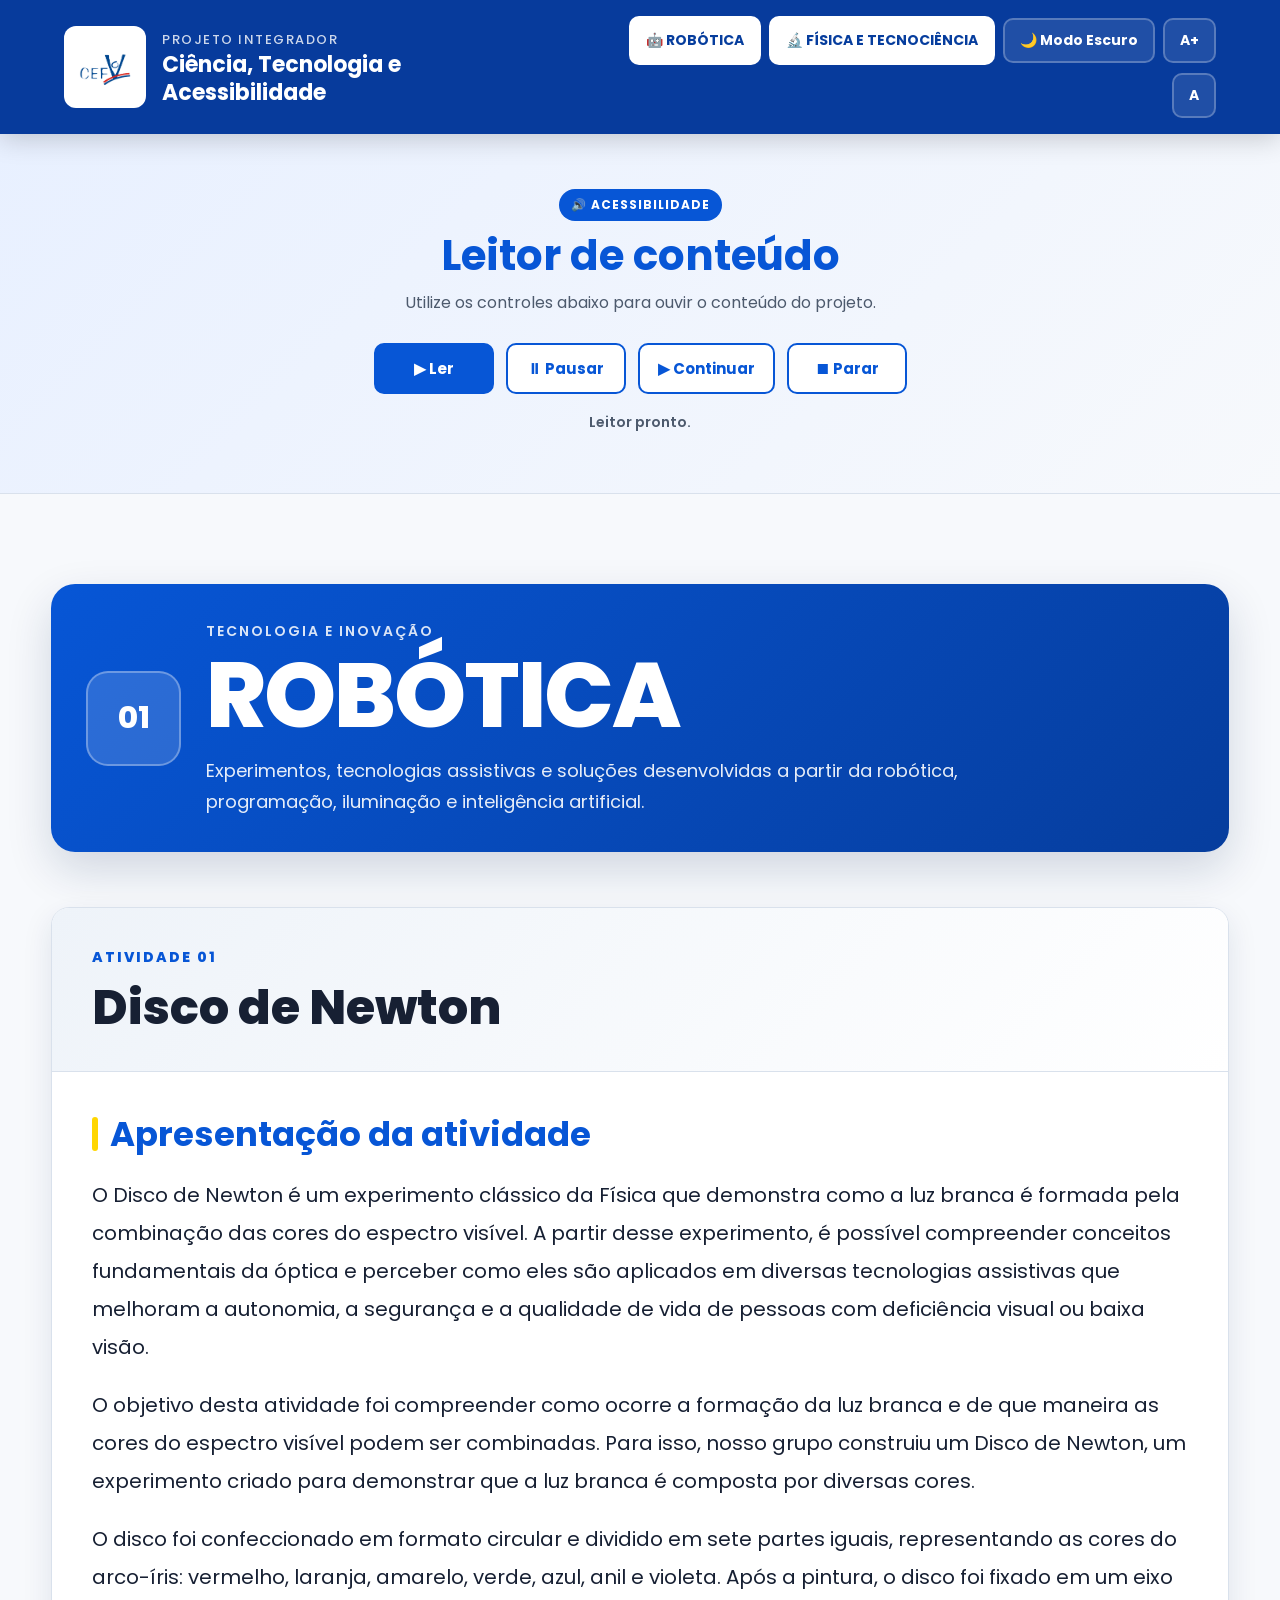
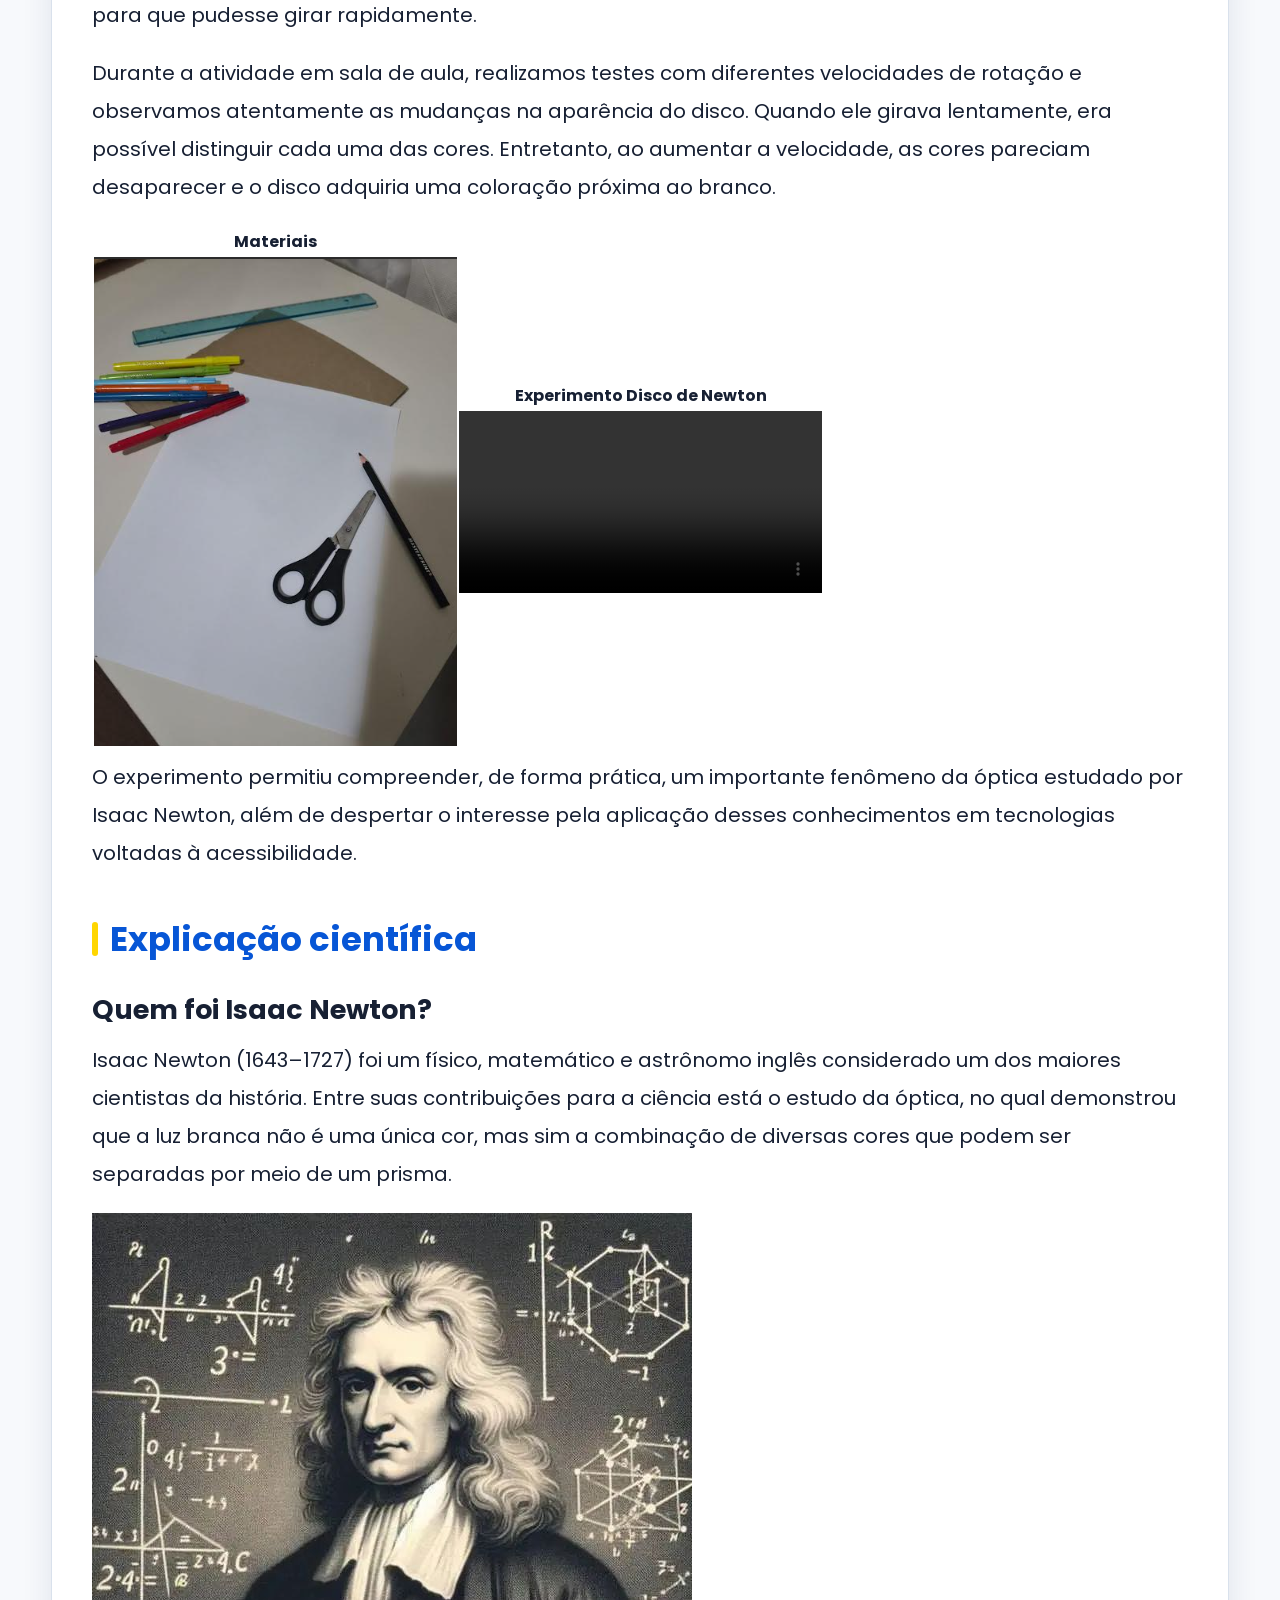
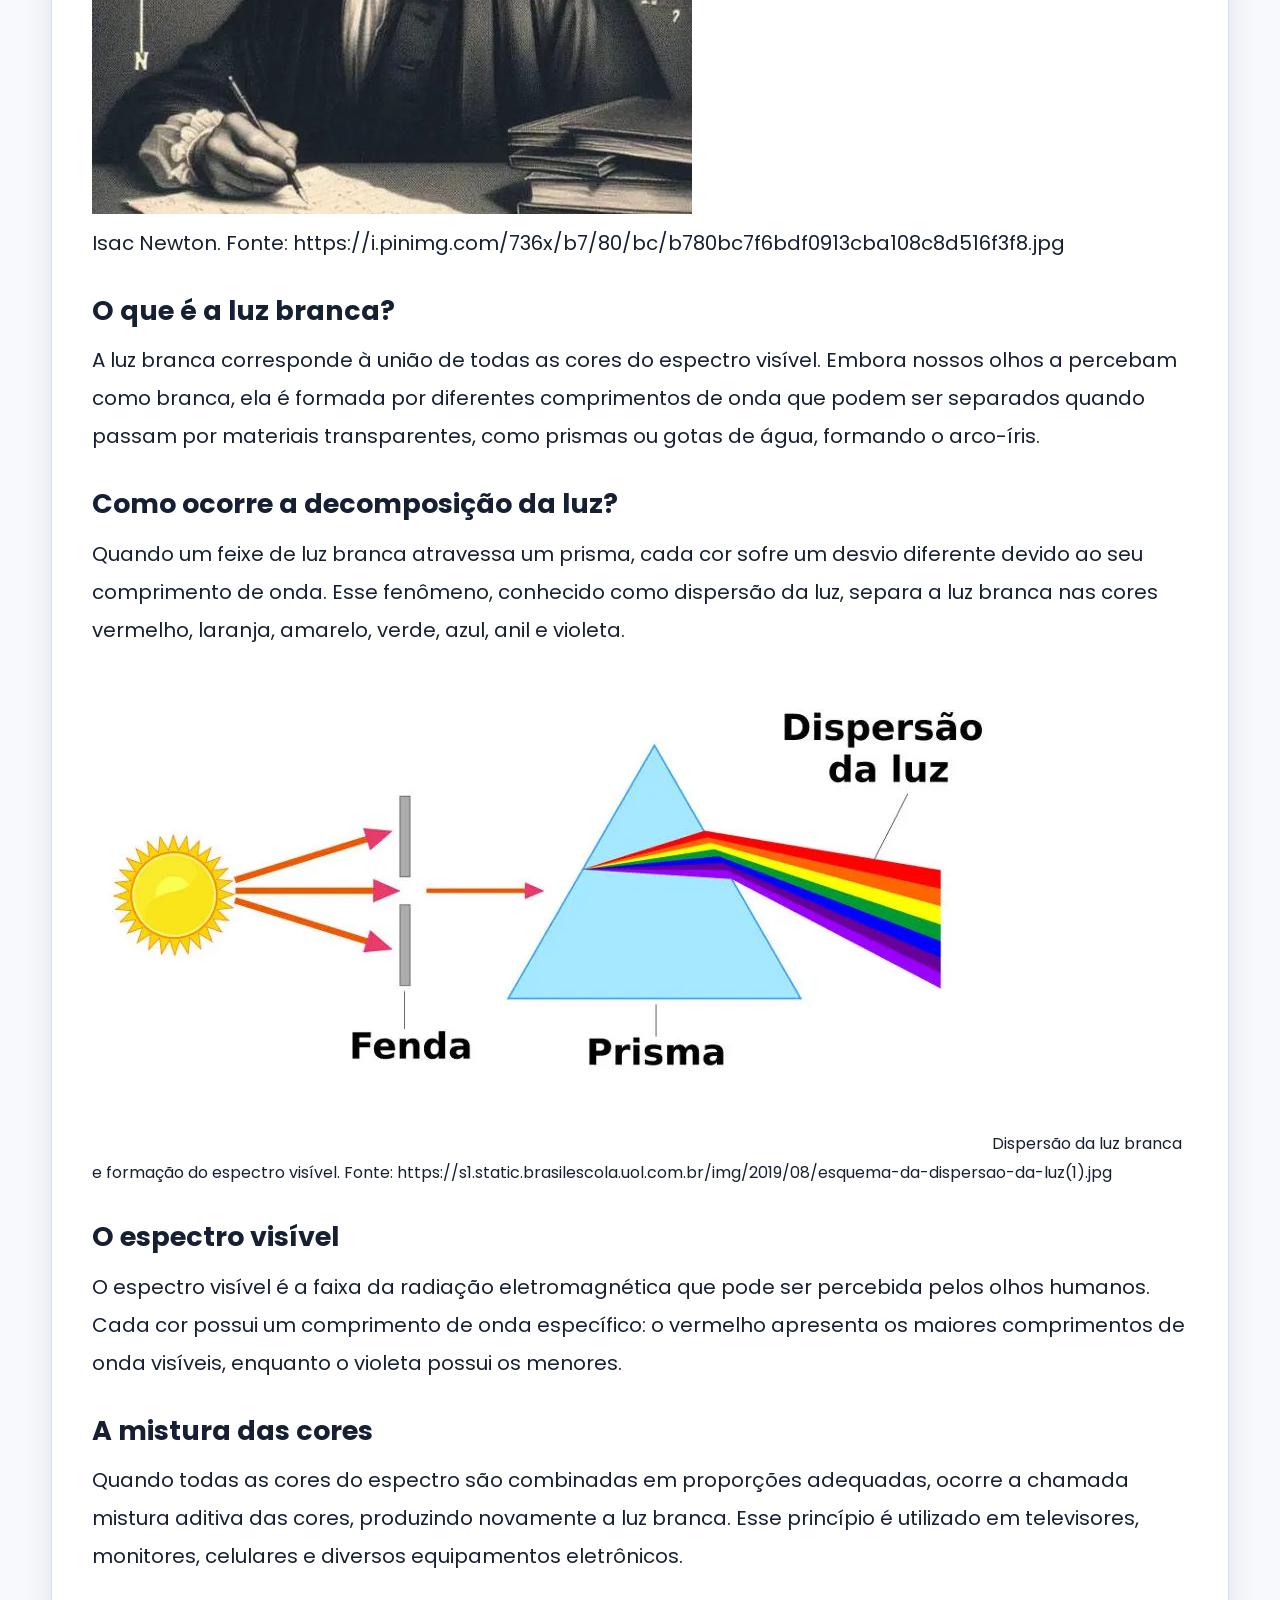
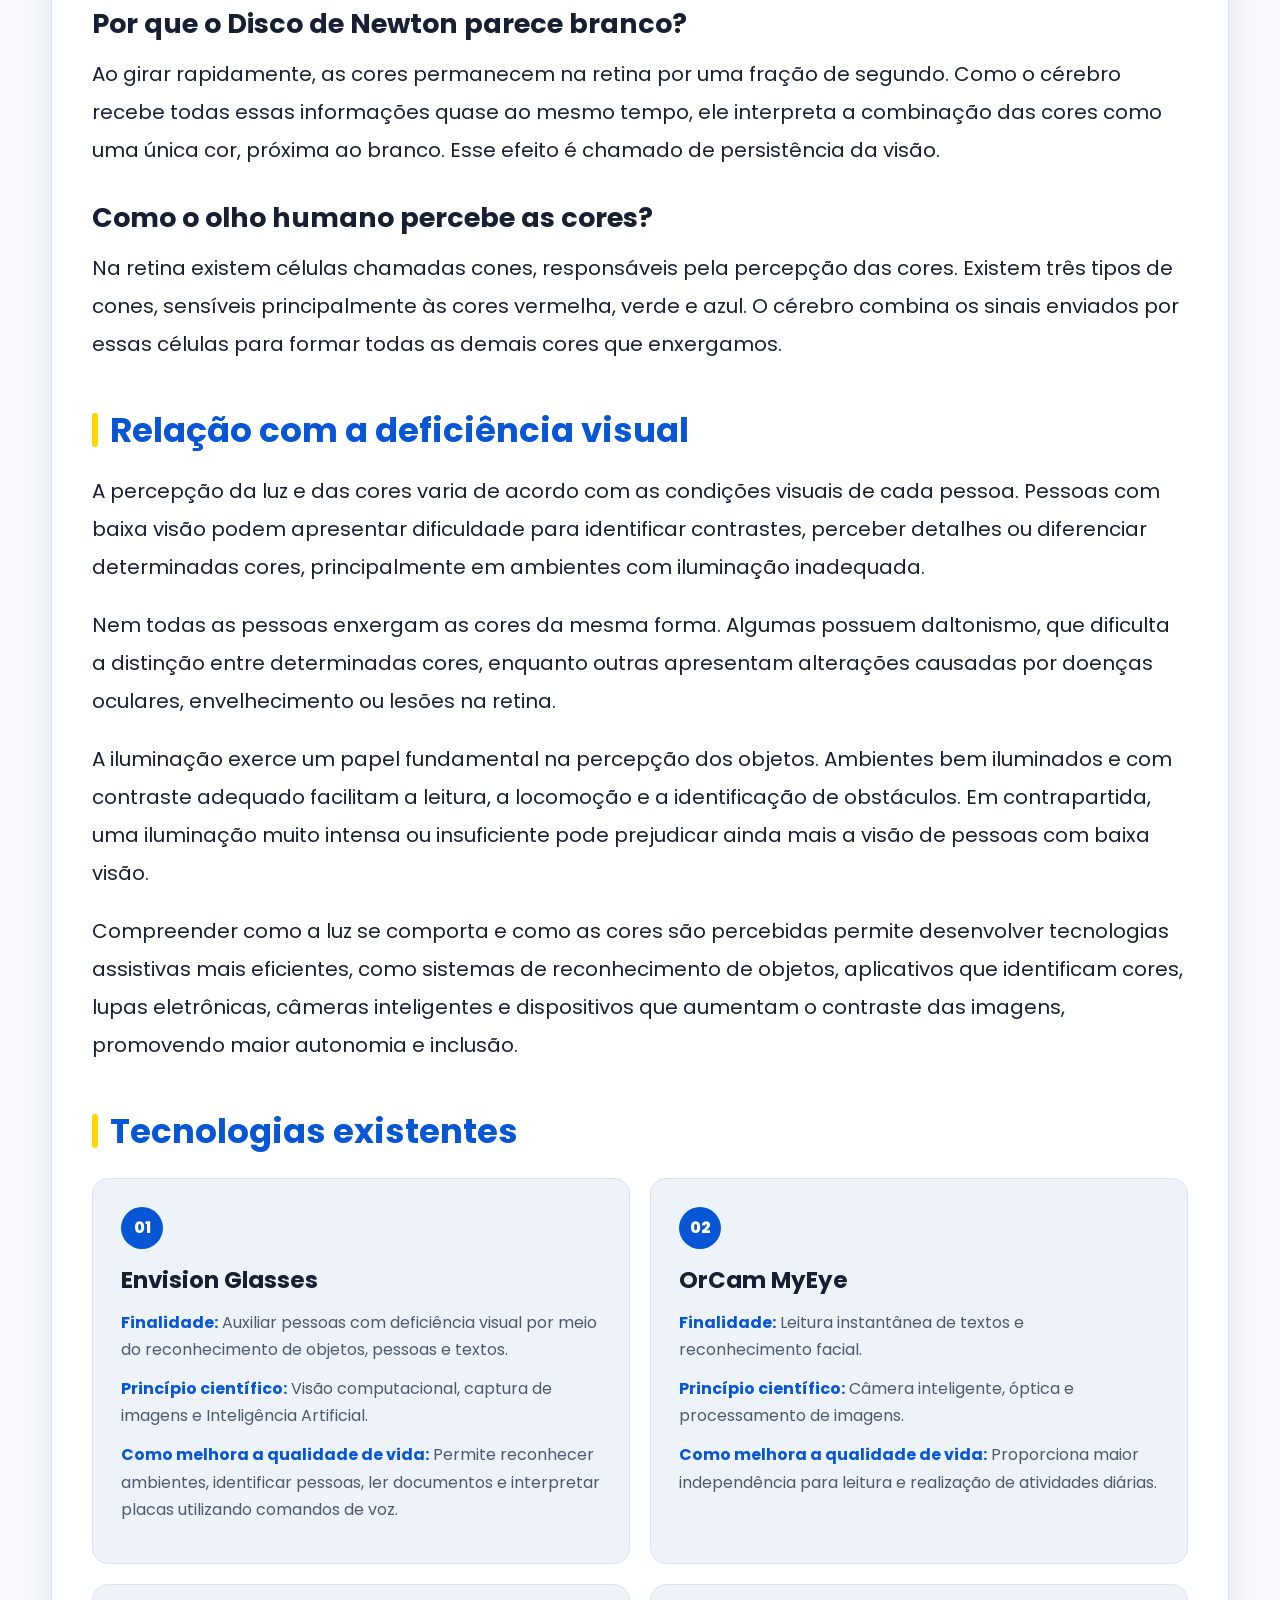
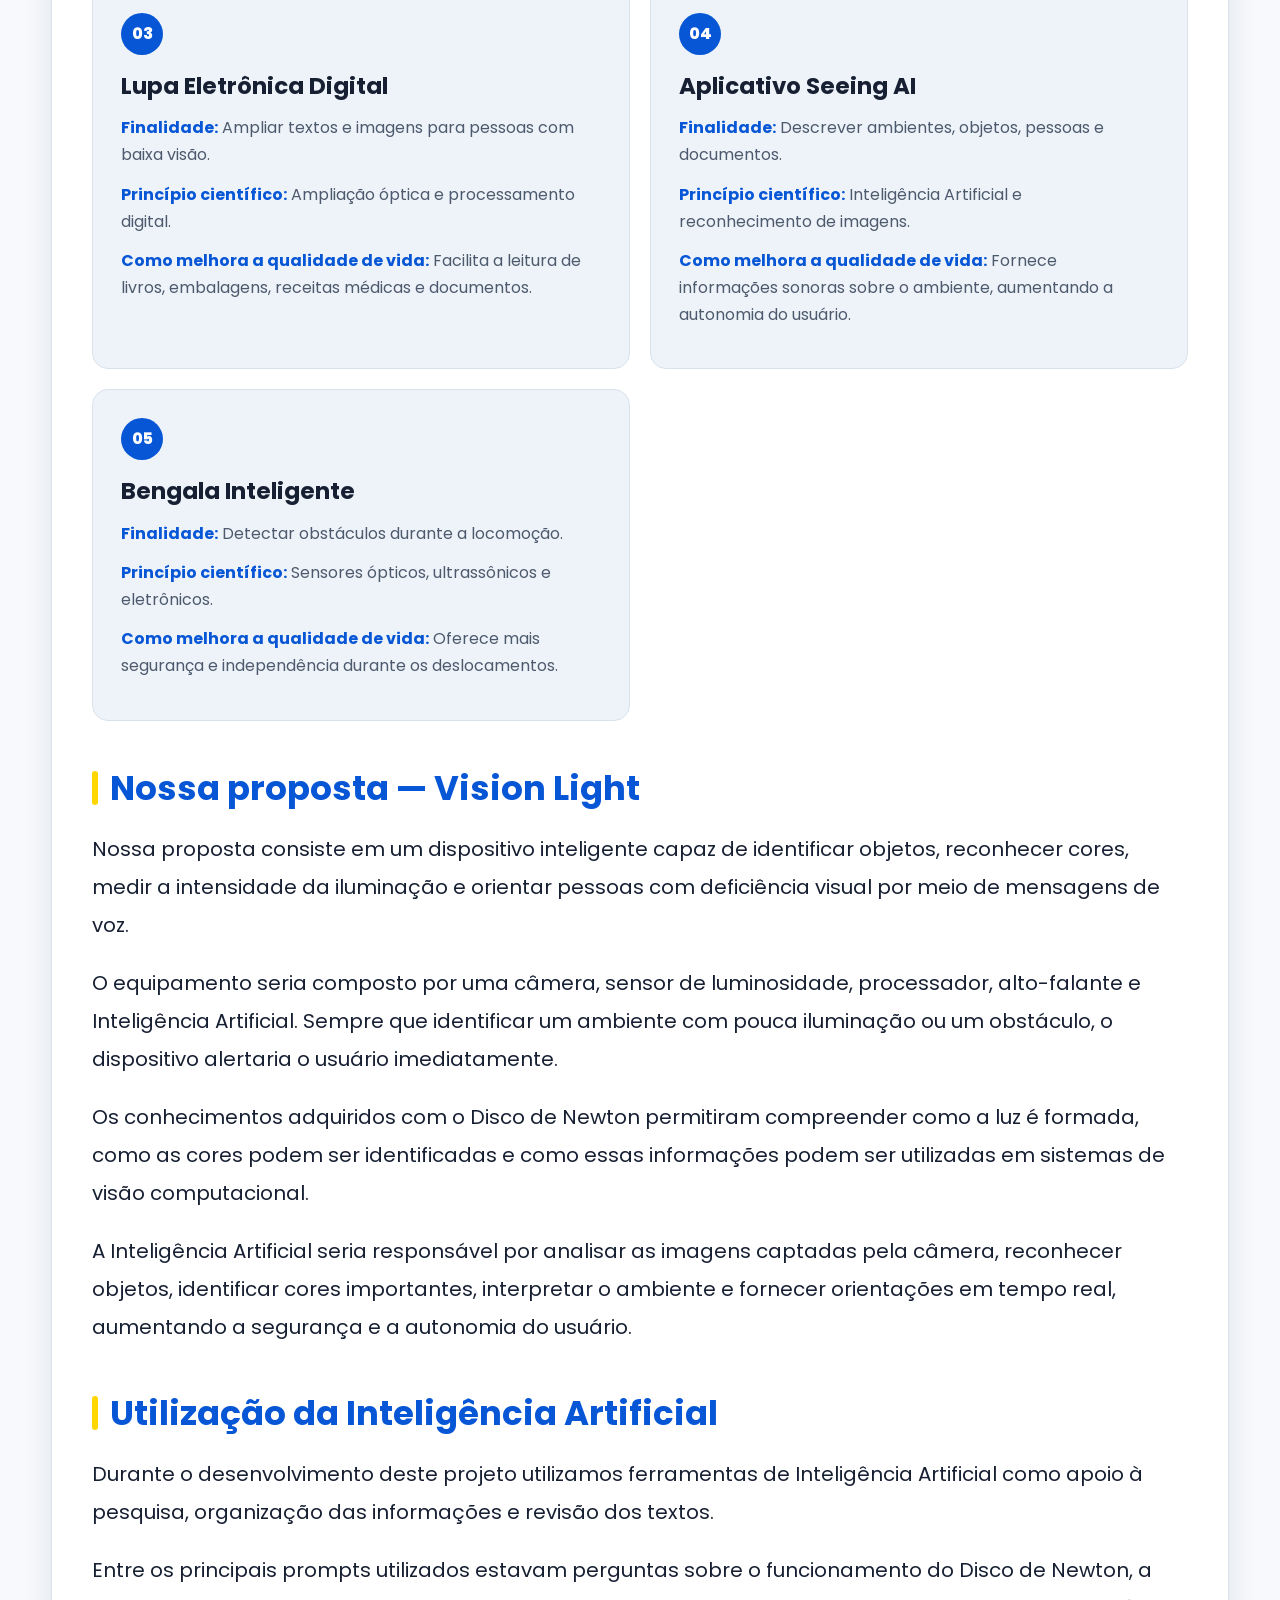
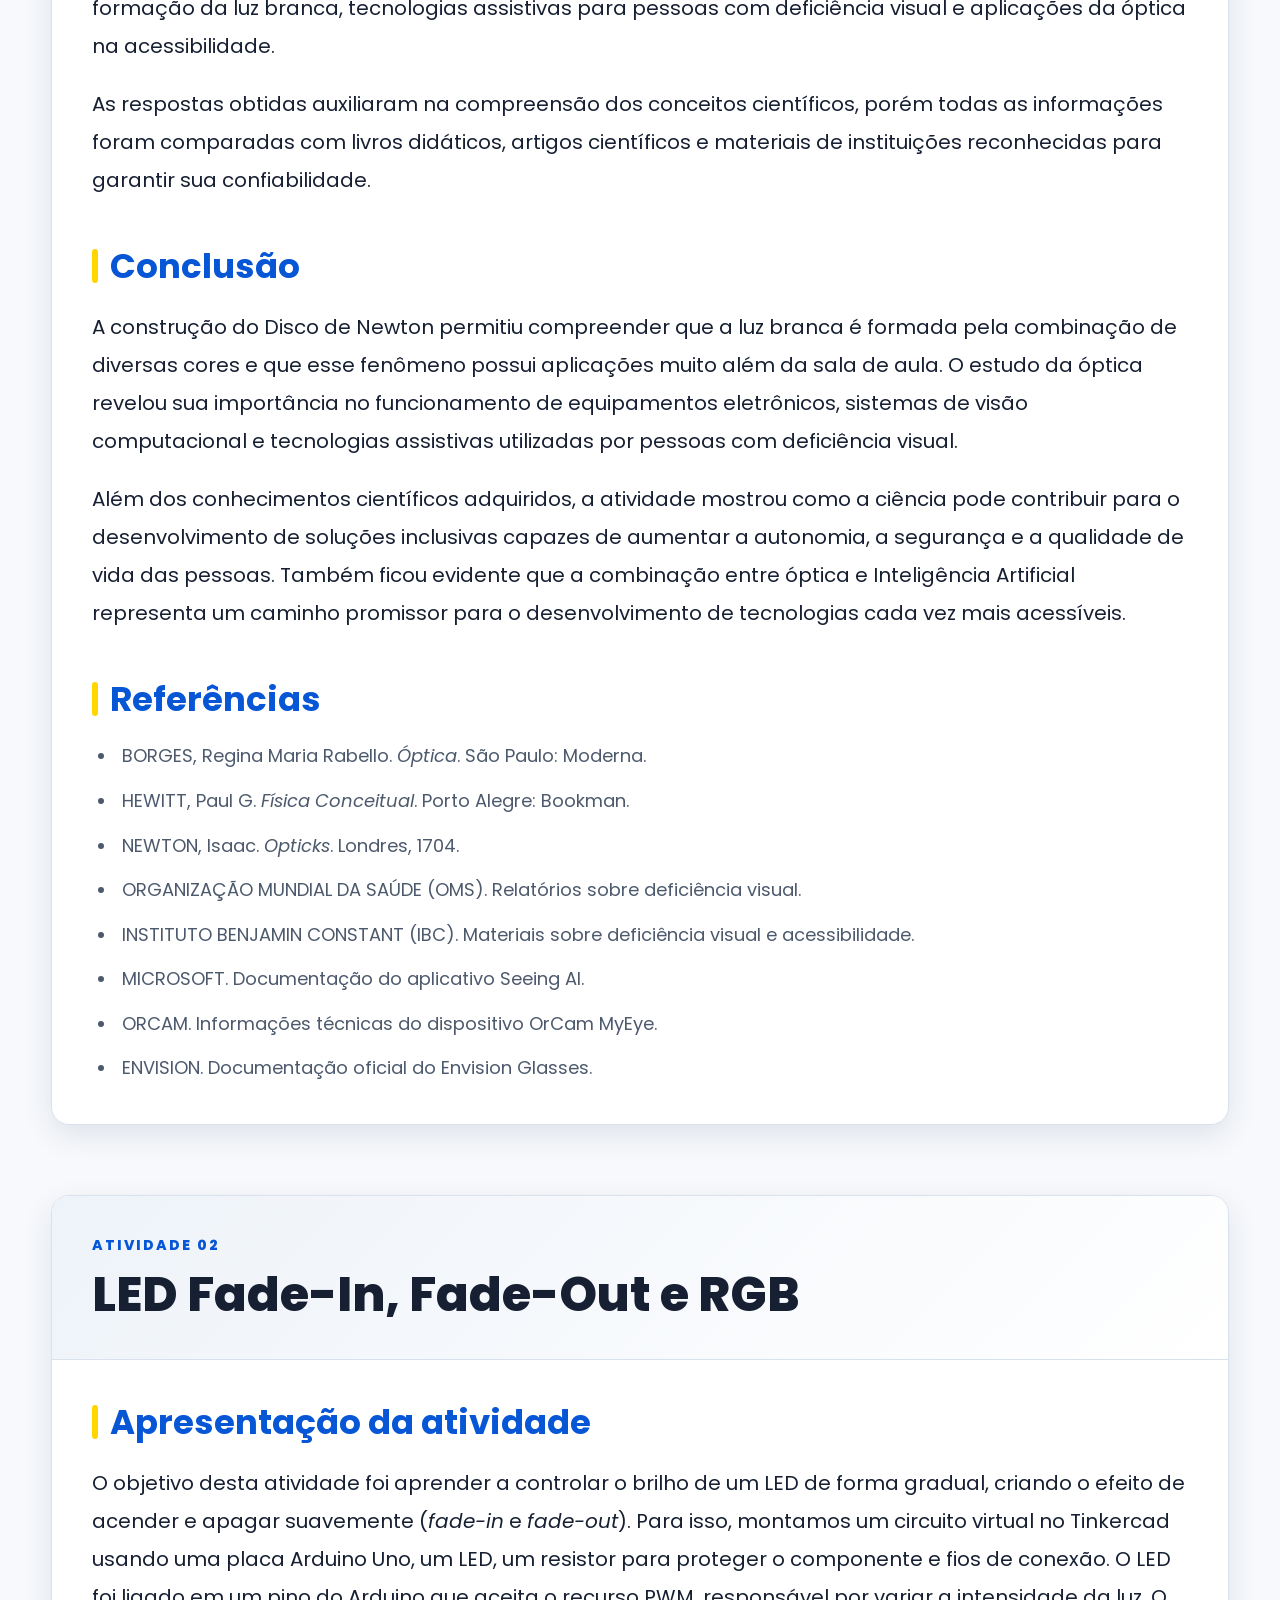
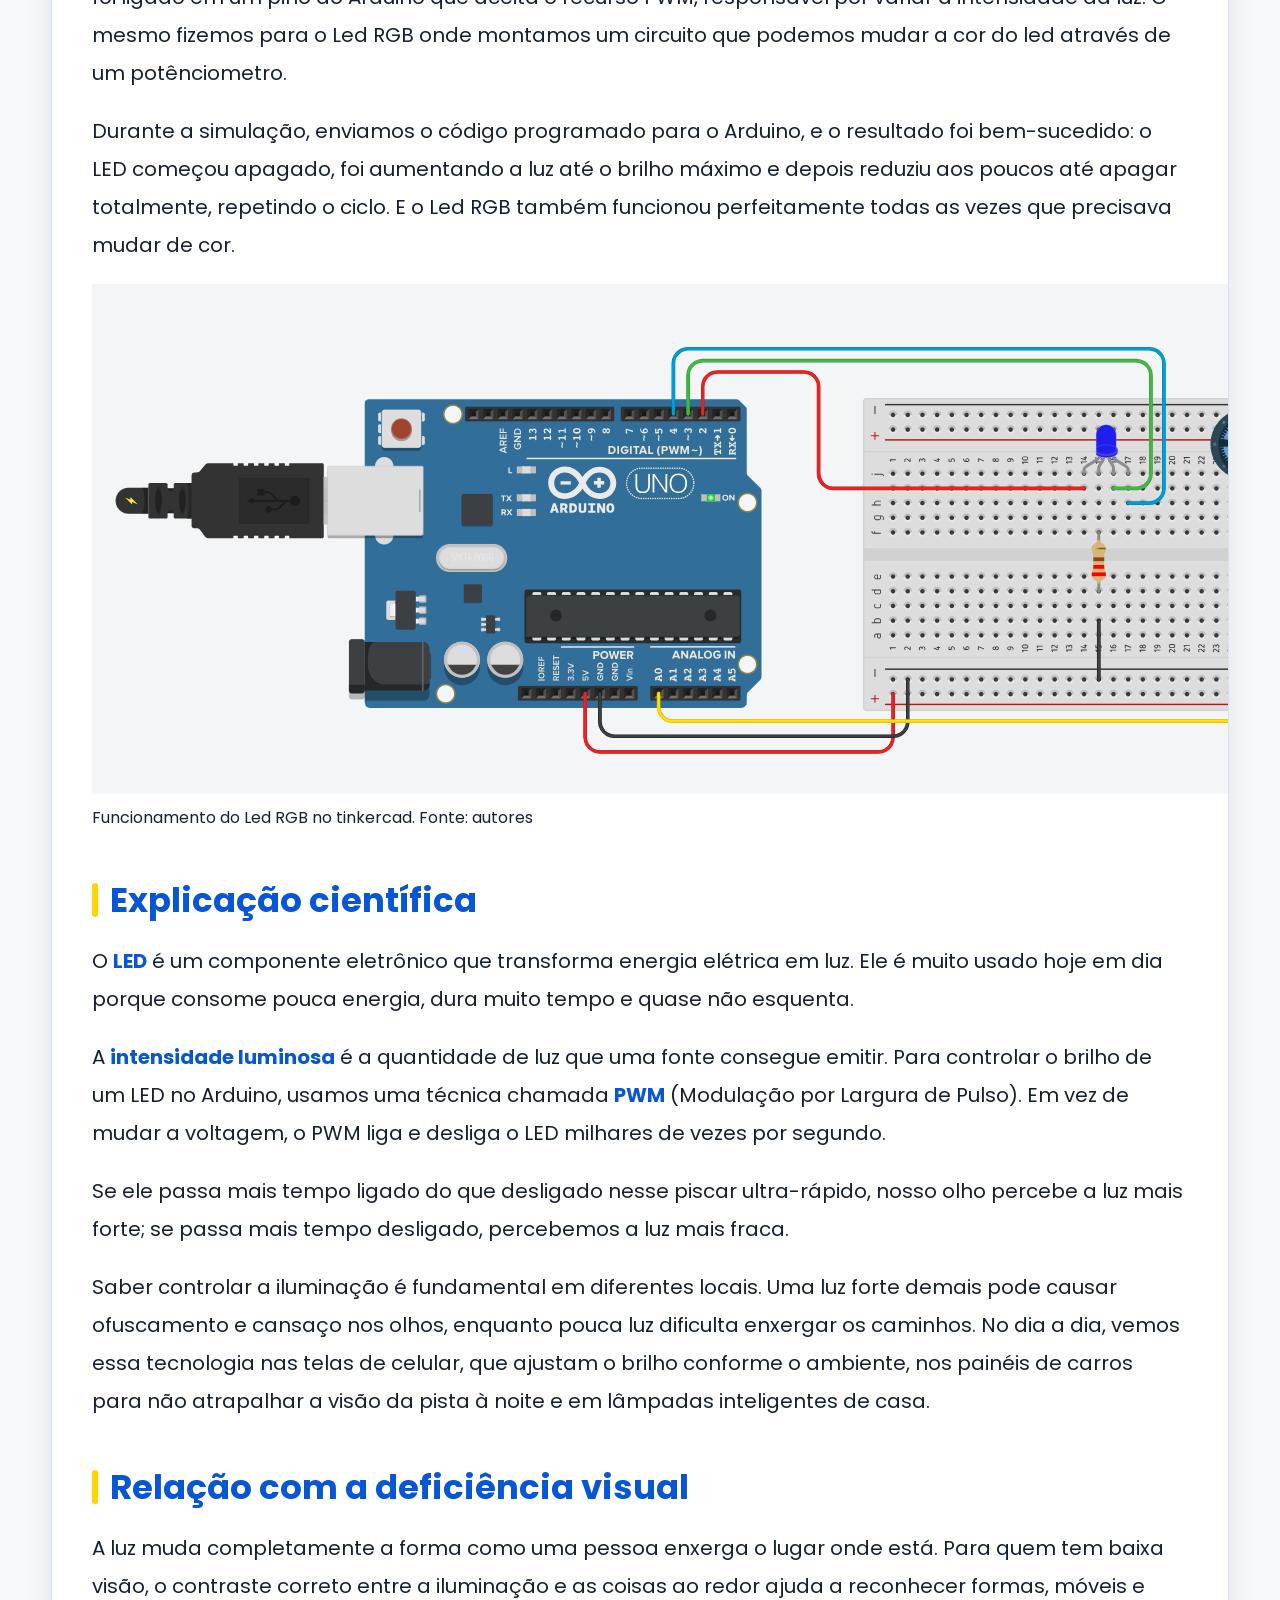
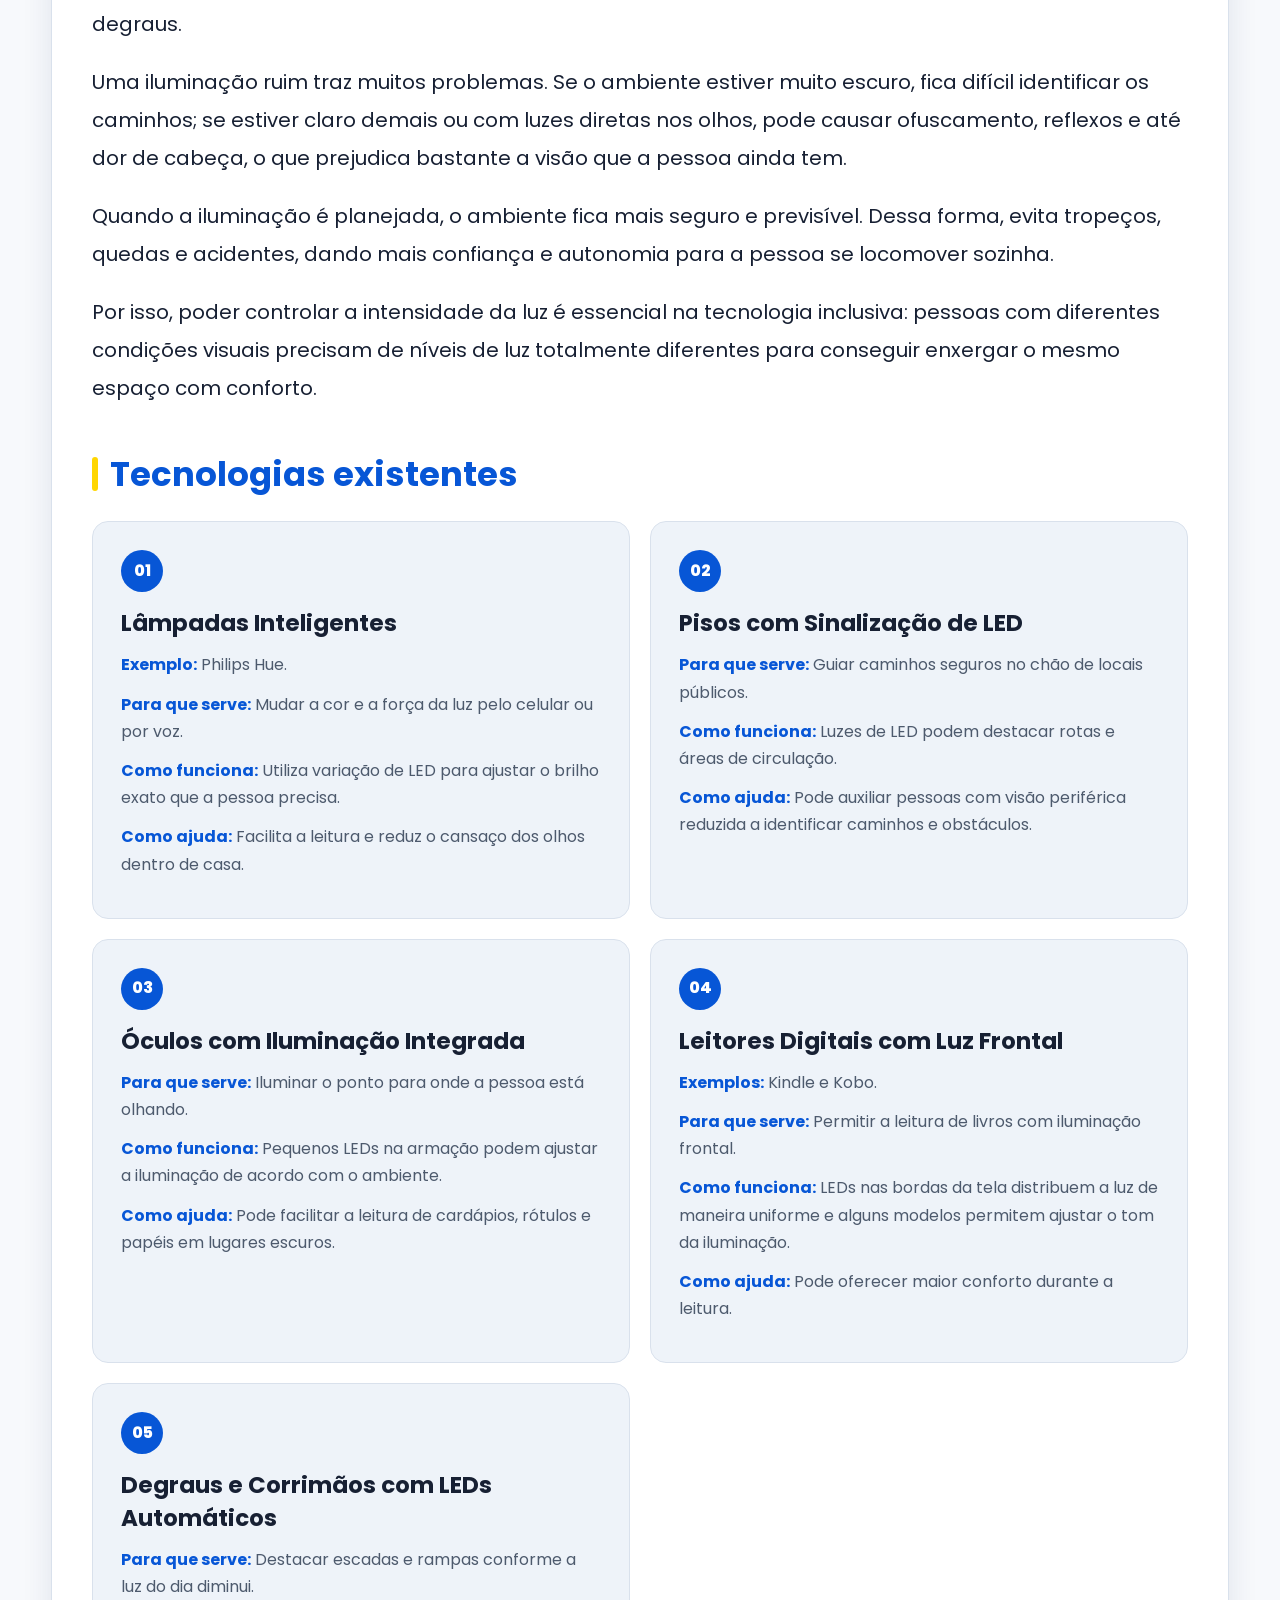
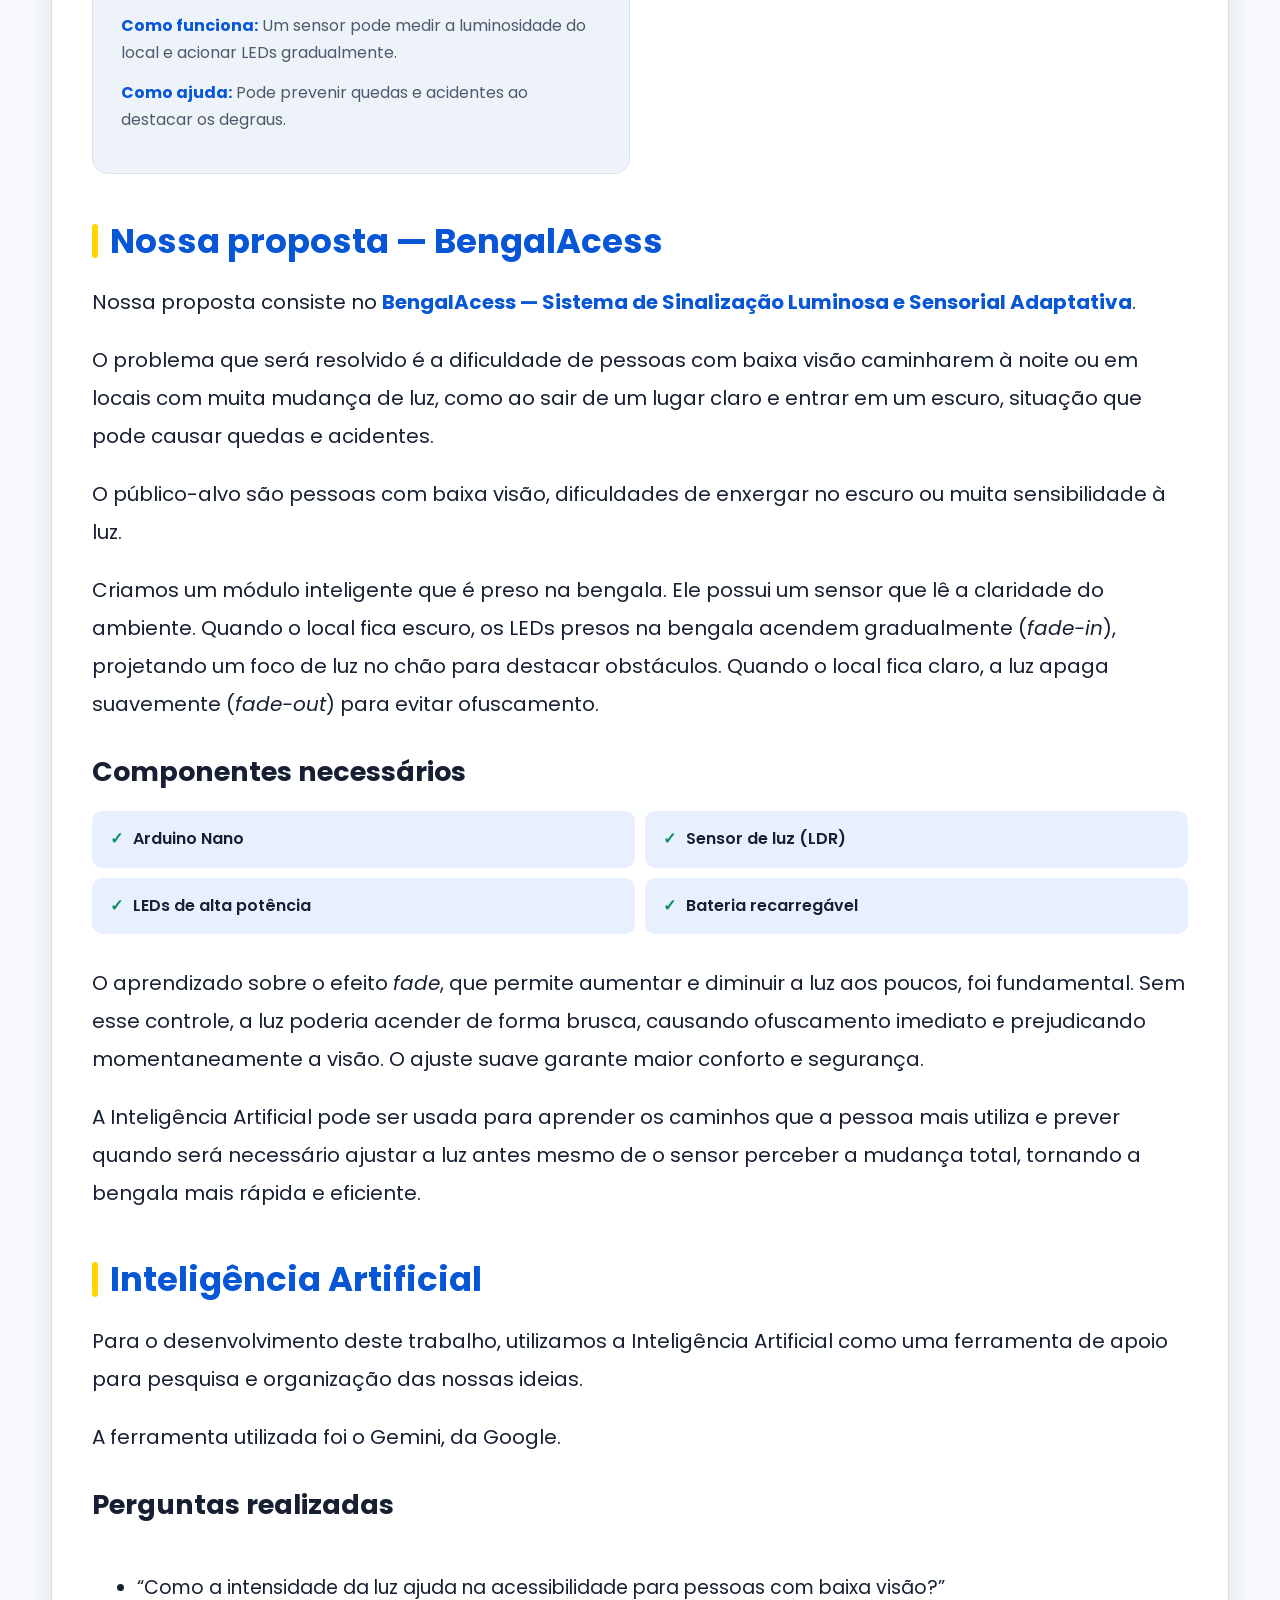
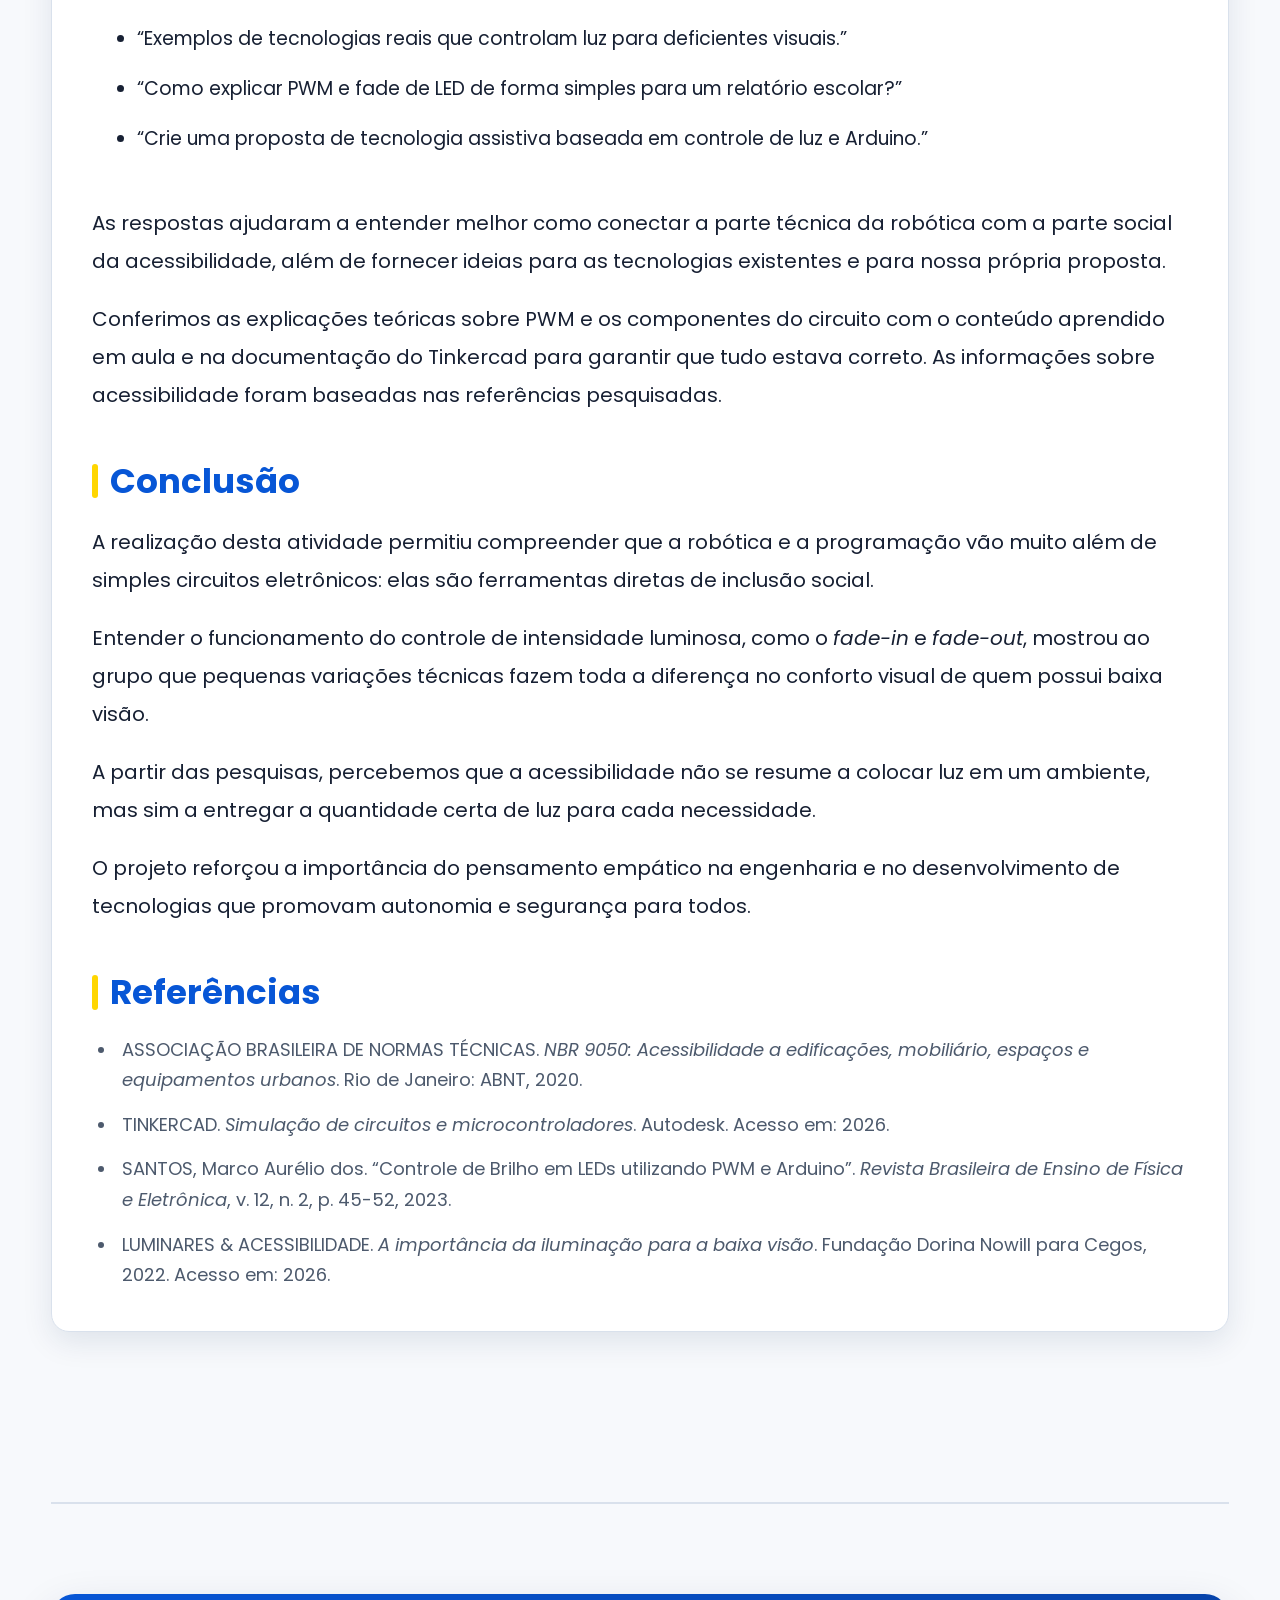
==== commit c3a0d2ef: "s" ====
--- a/index.html
+++ b/index.html
@@ -265,7 +265,7 @@
     </td>
     <td align ="center" width="50%">
       <b>Experimento Disco de Newton</b><br>
-      <video src="https://youtu.be/dO7u2KEOazw?si=WDHxJ7ZPZ74EgVN_.mp4" controls width="100%"></video>
+      <video src="https://youtu.be/zqGHXKPTE6M?si=bmYYsE_X-604xbhh" controls width="100%"></video>
     </td>
   </tr>
 </table>
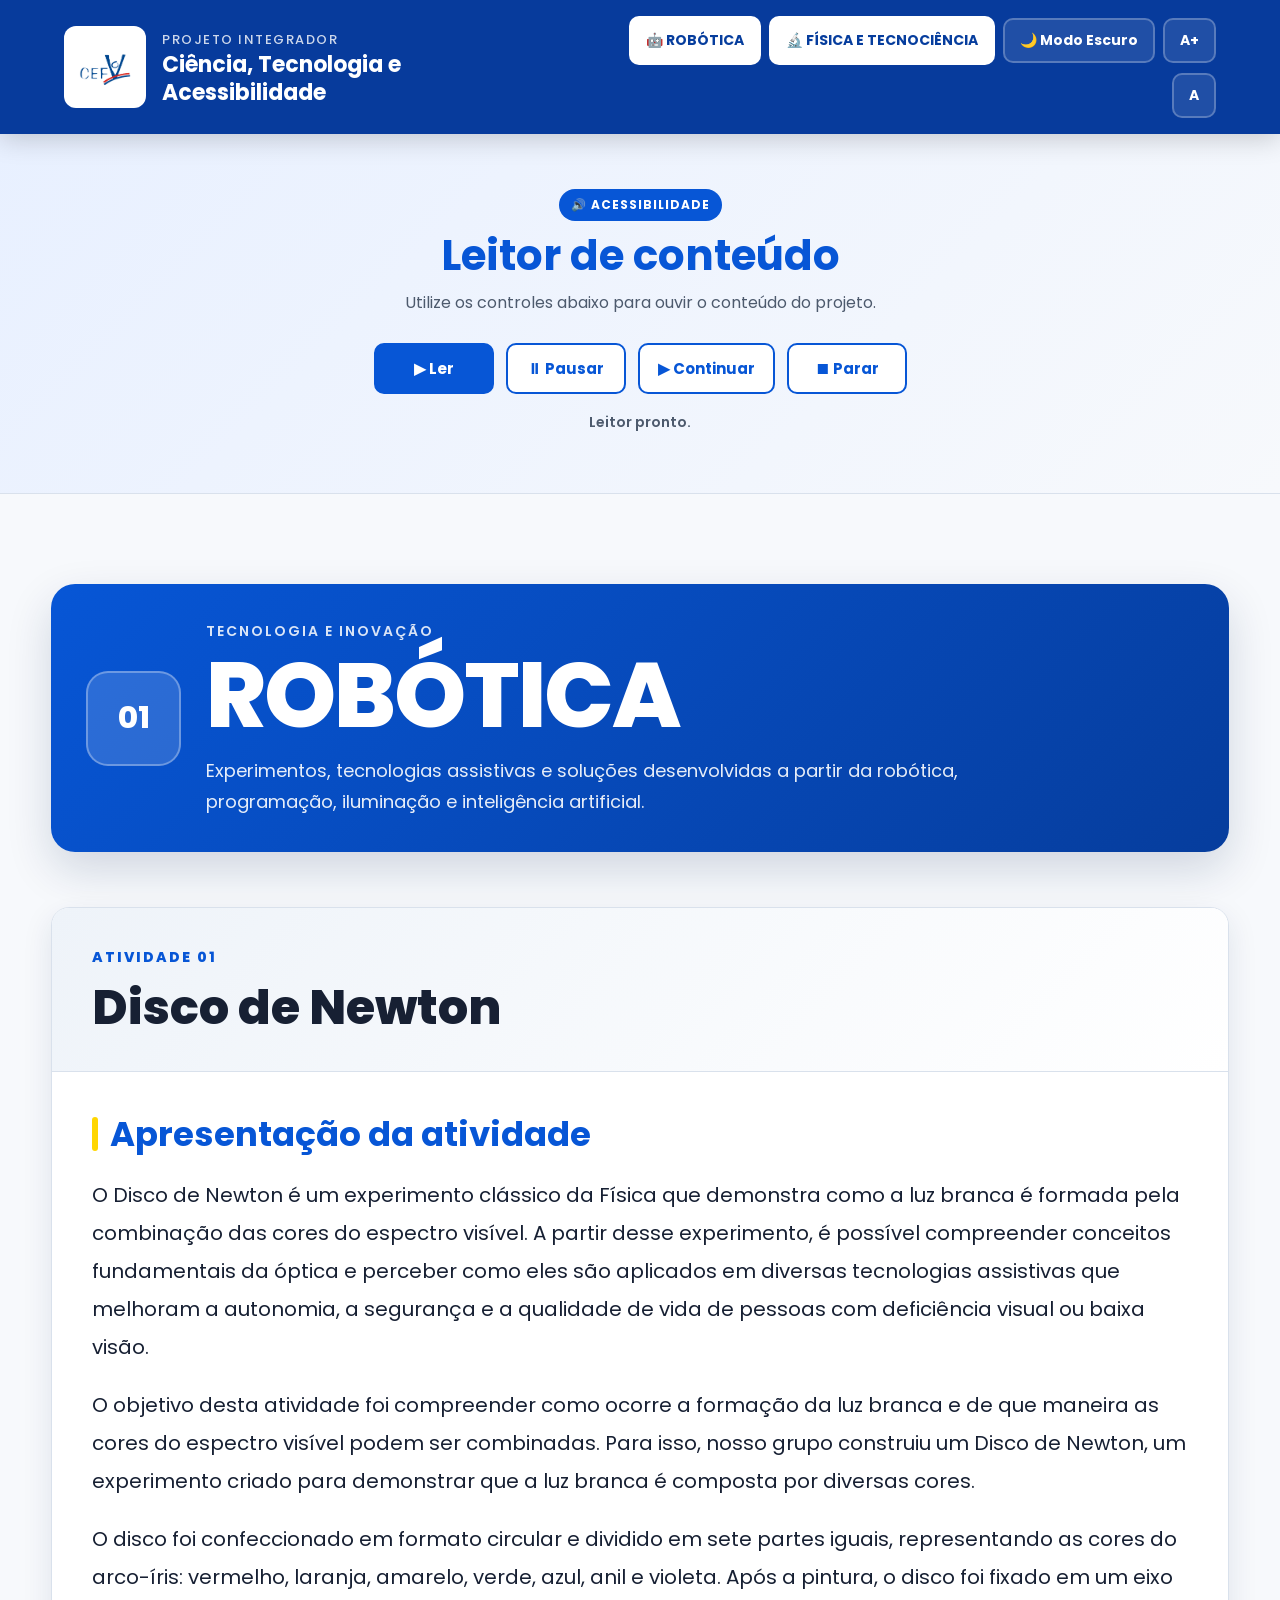
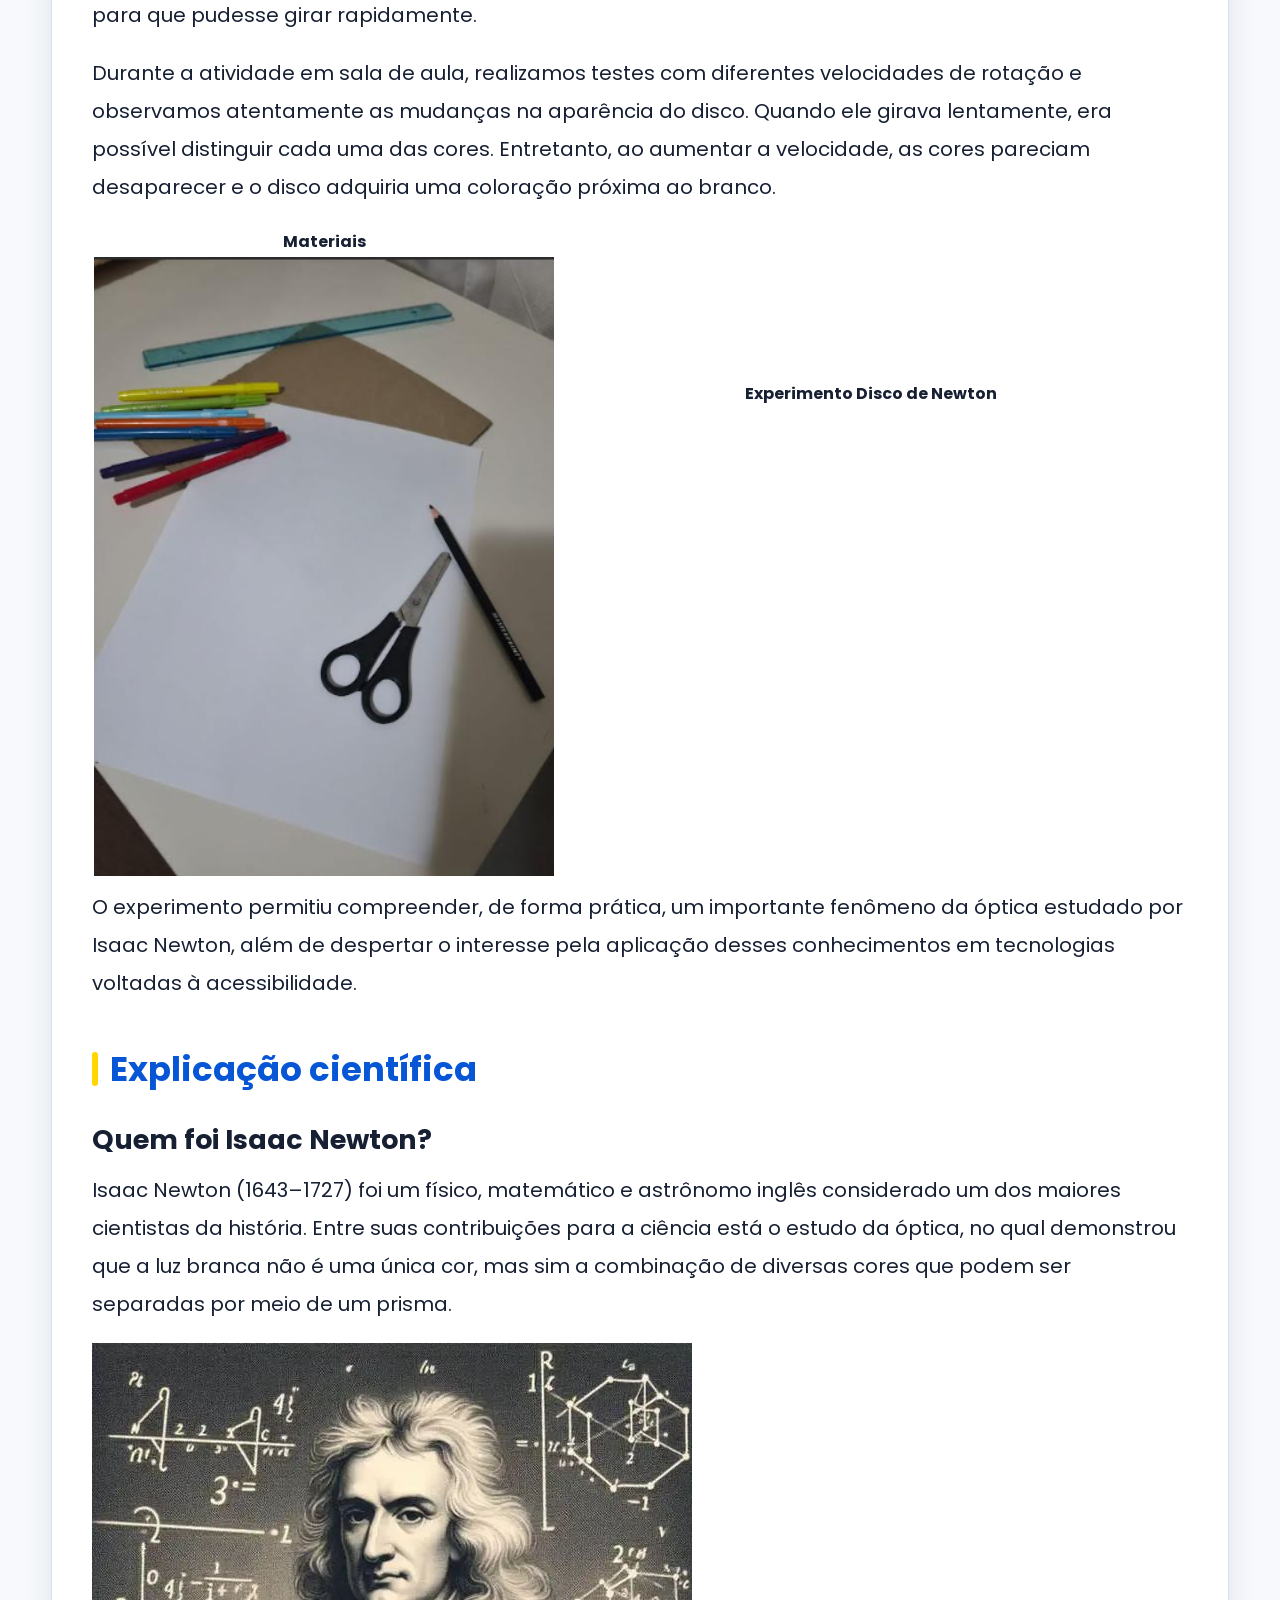
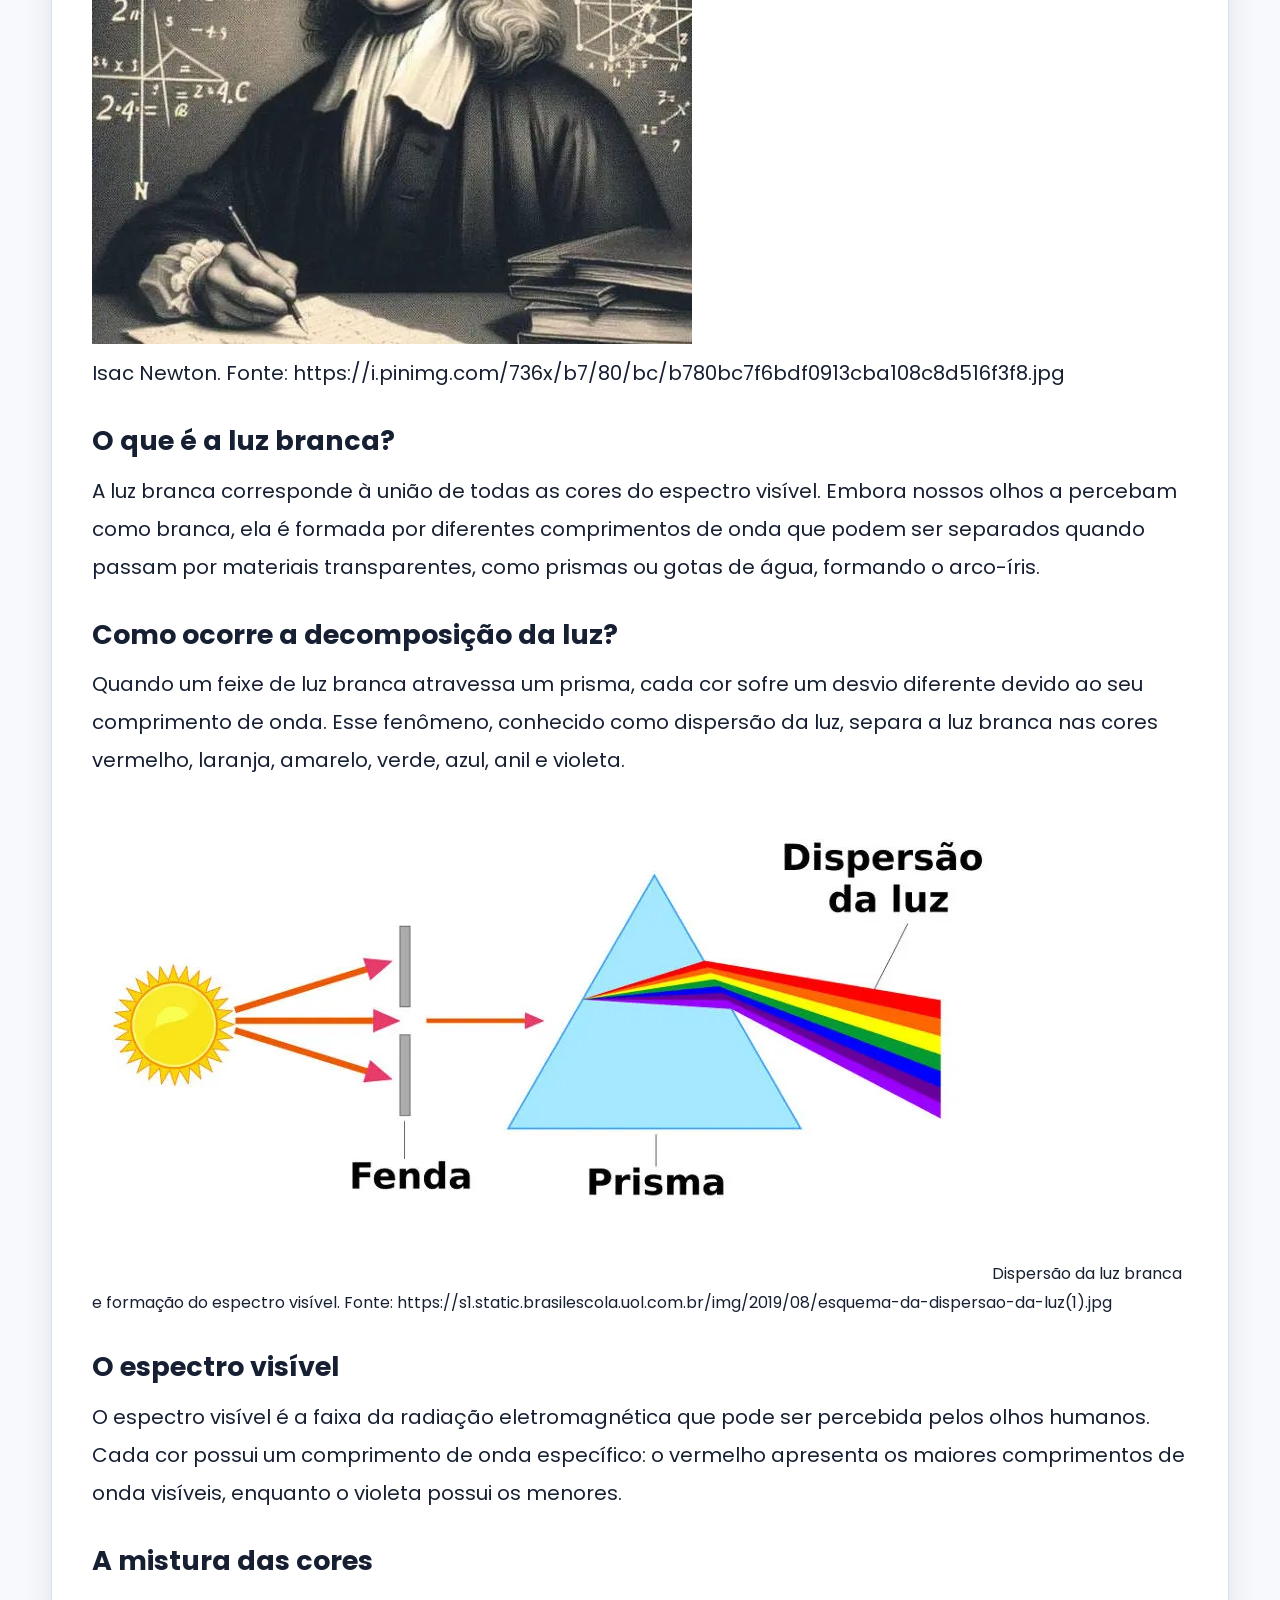
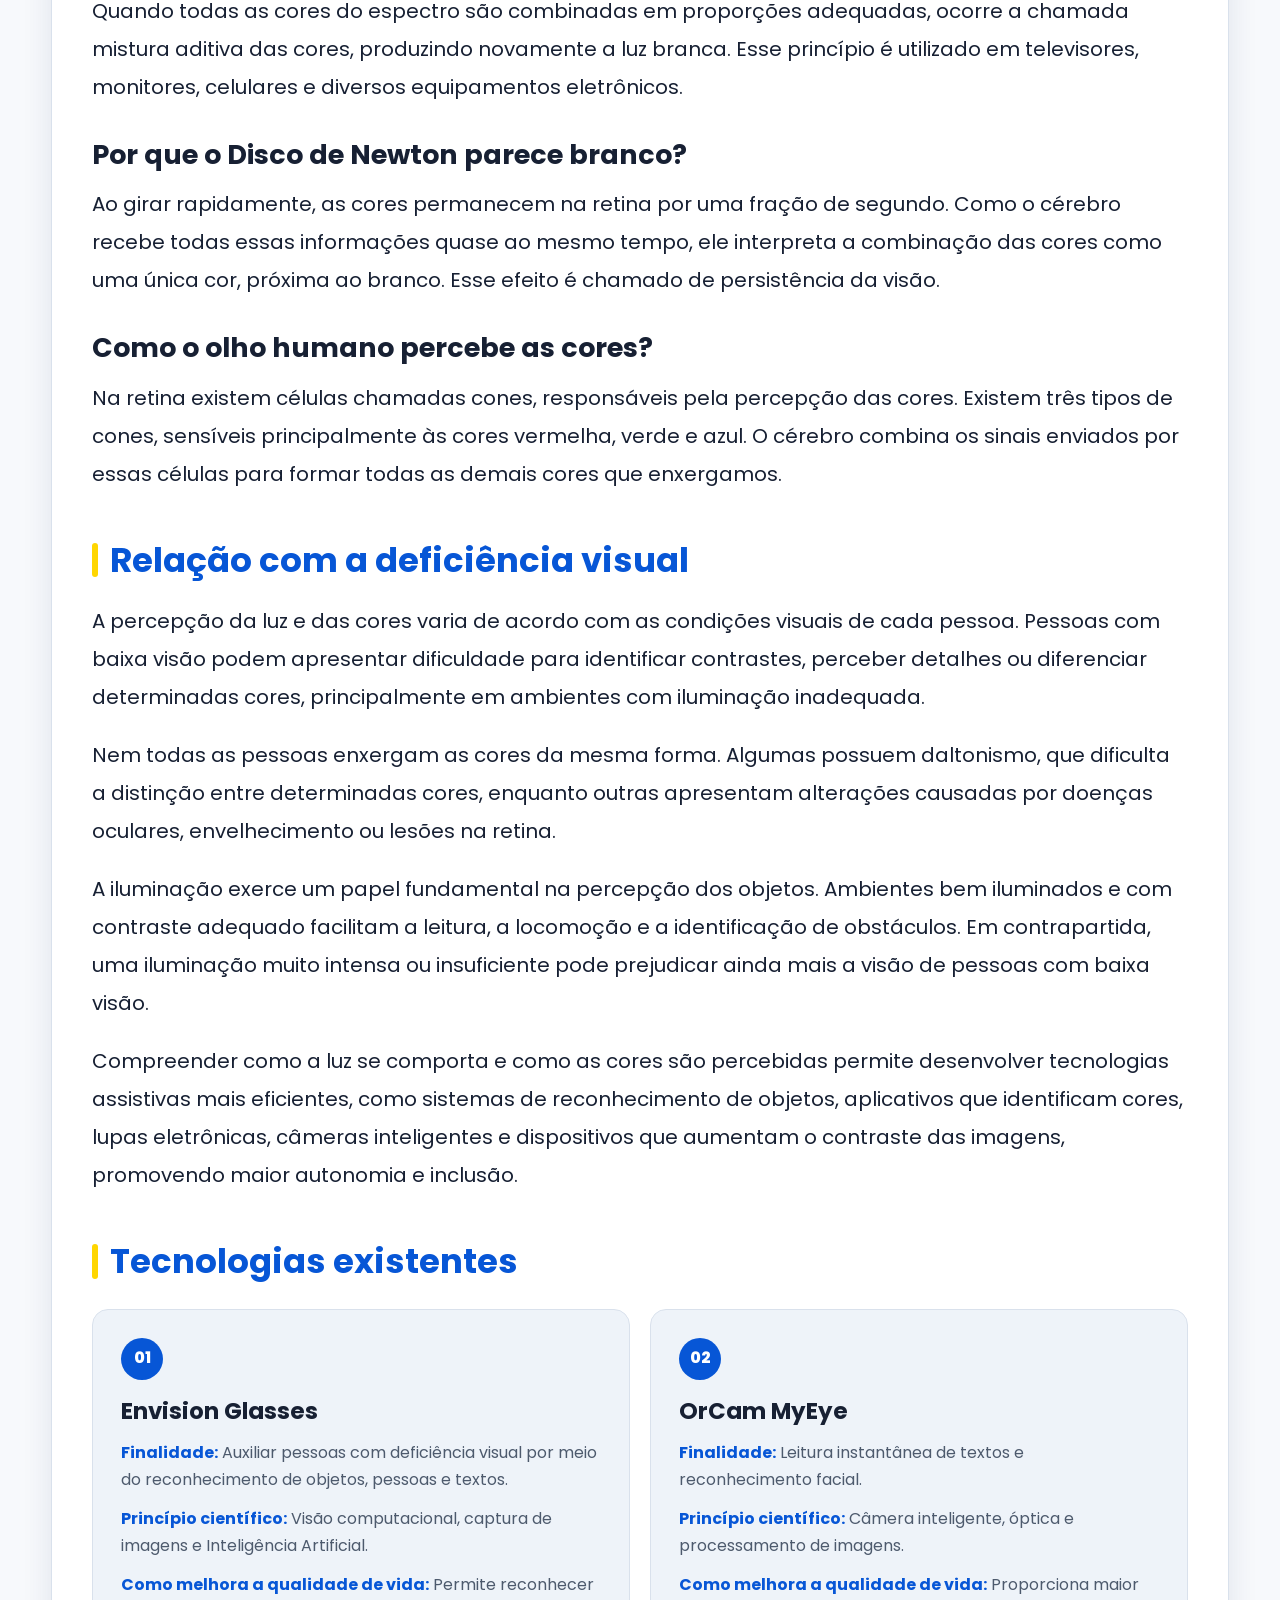
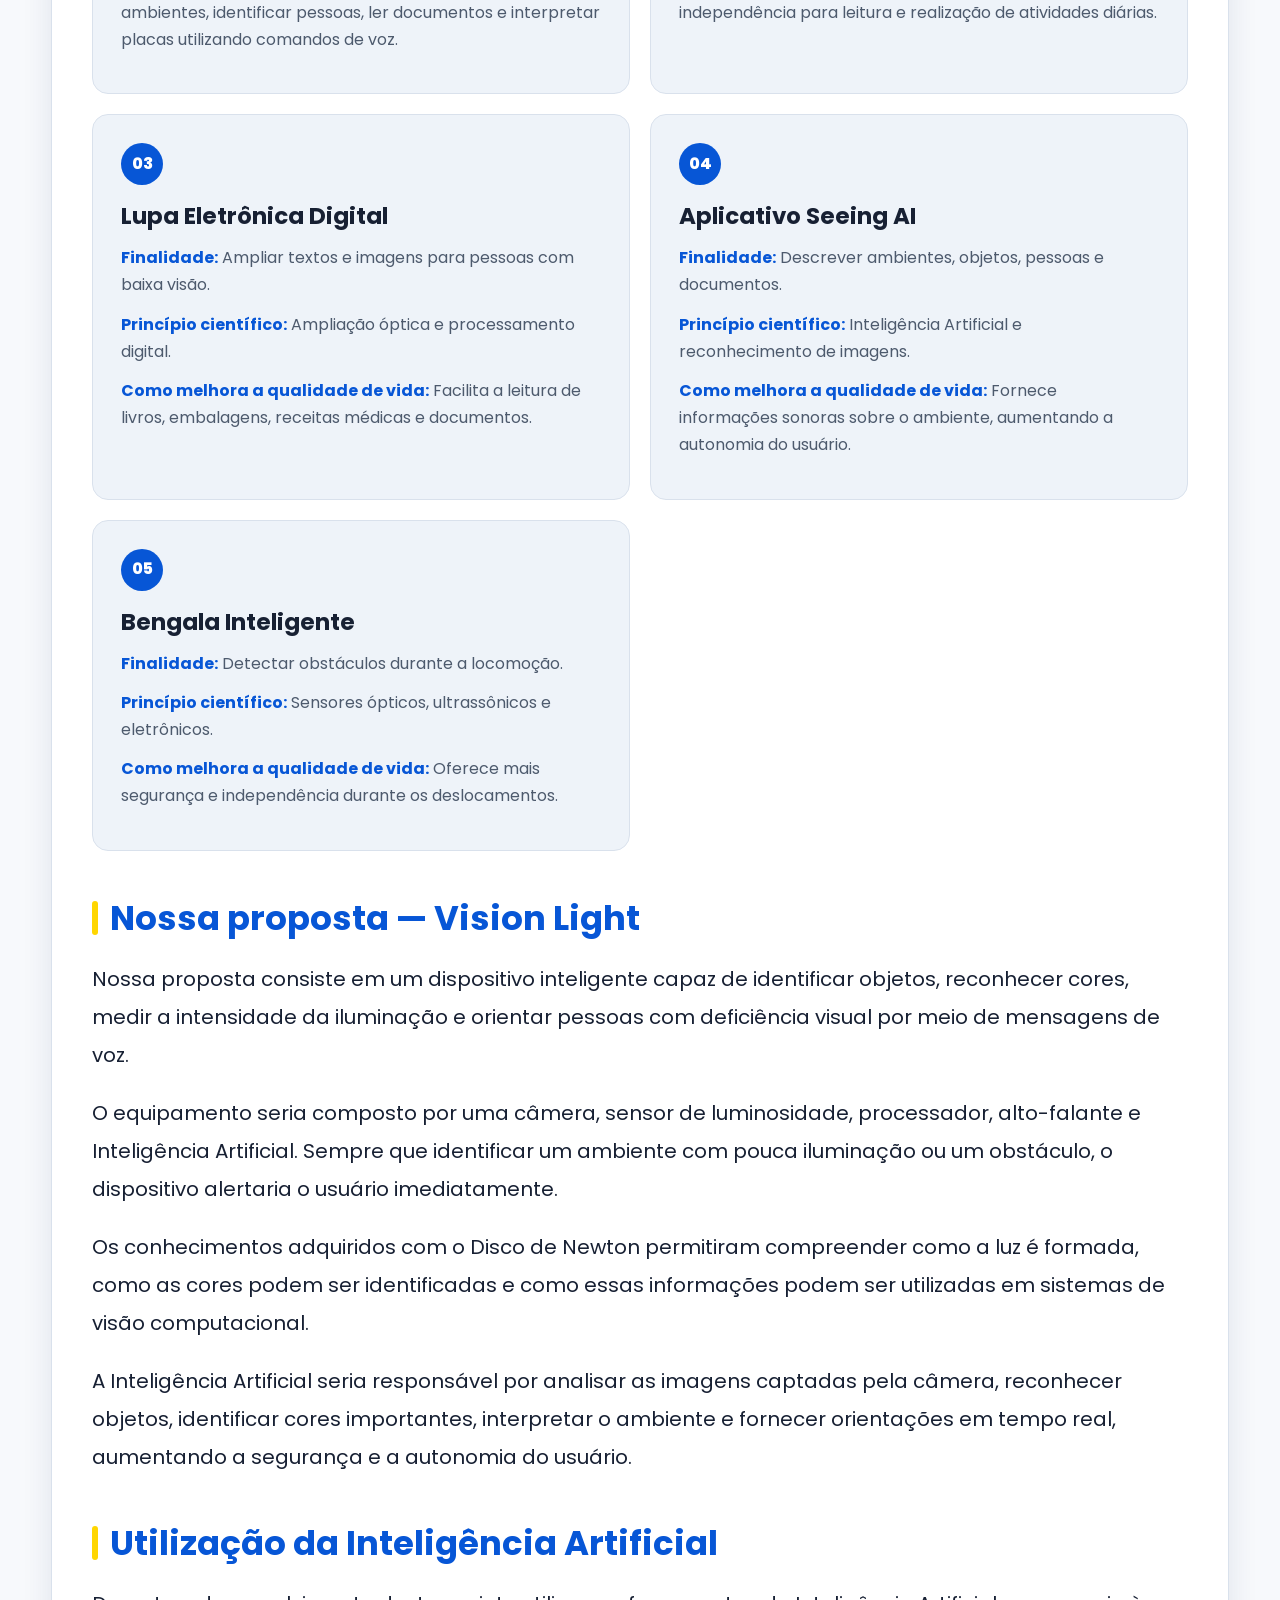
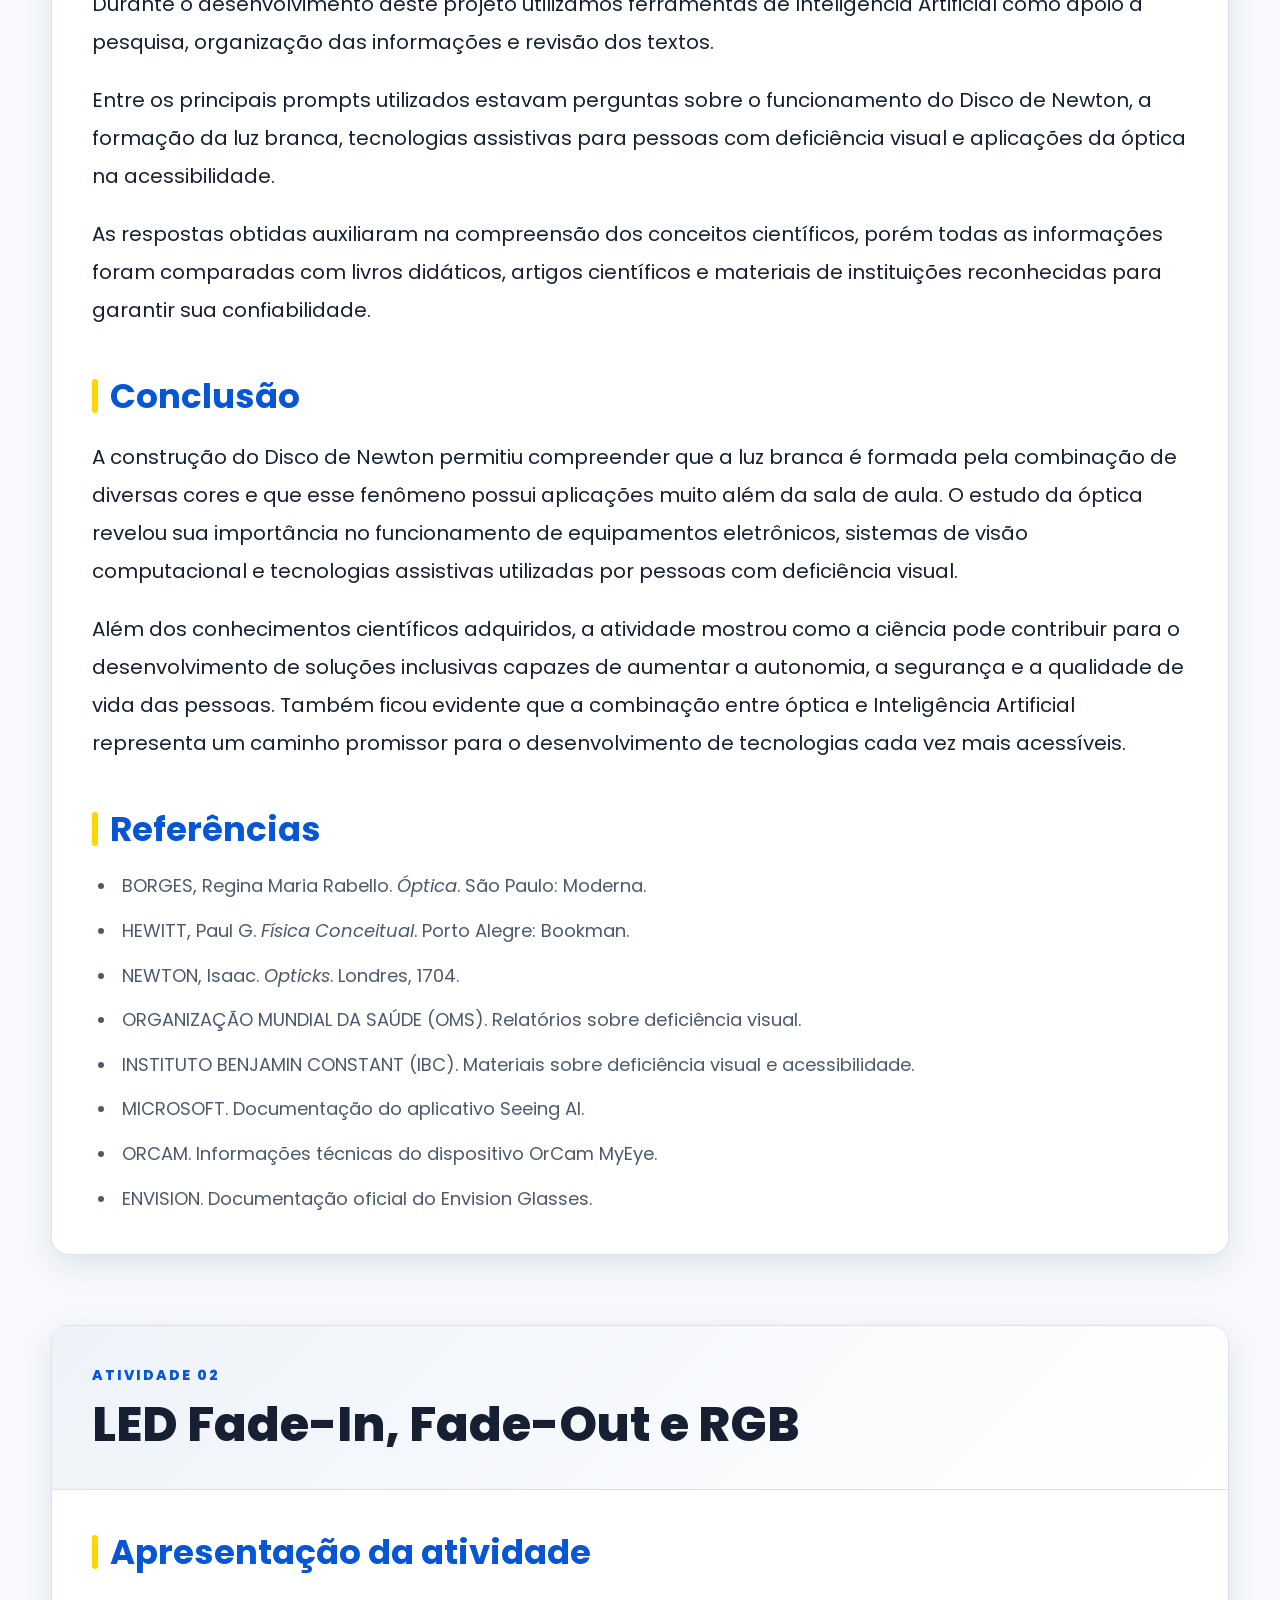
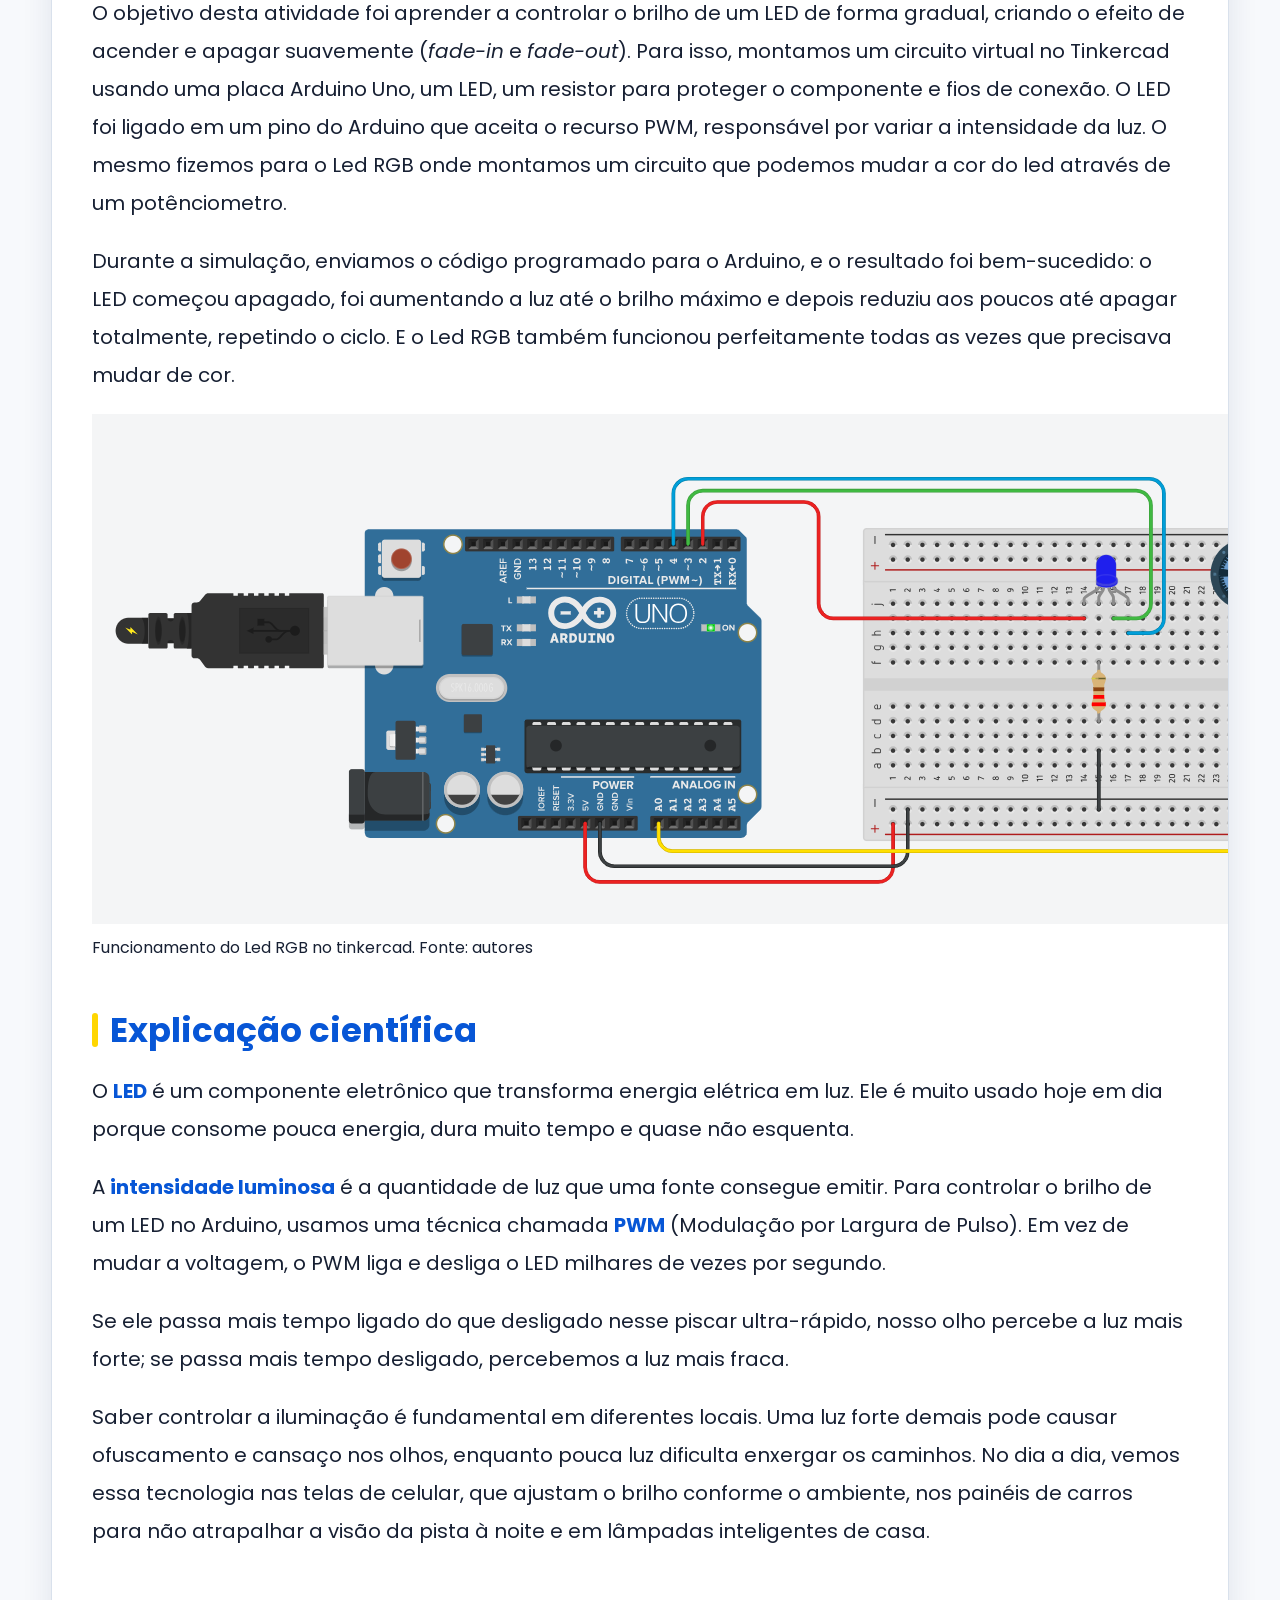
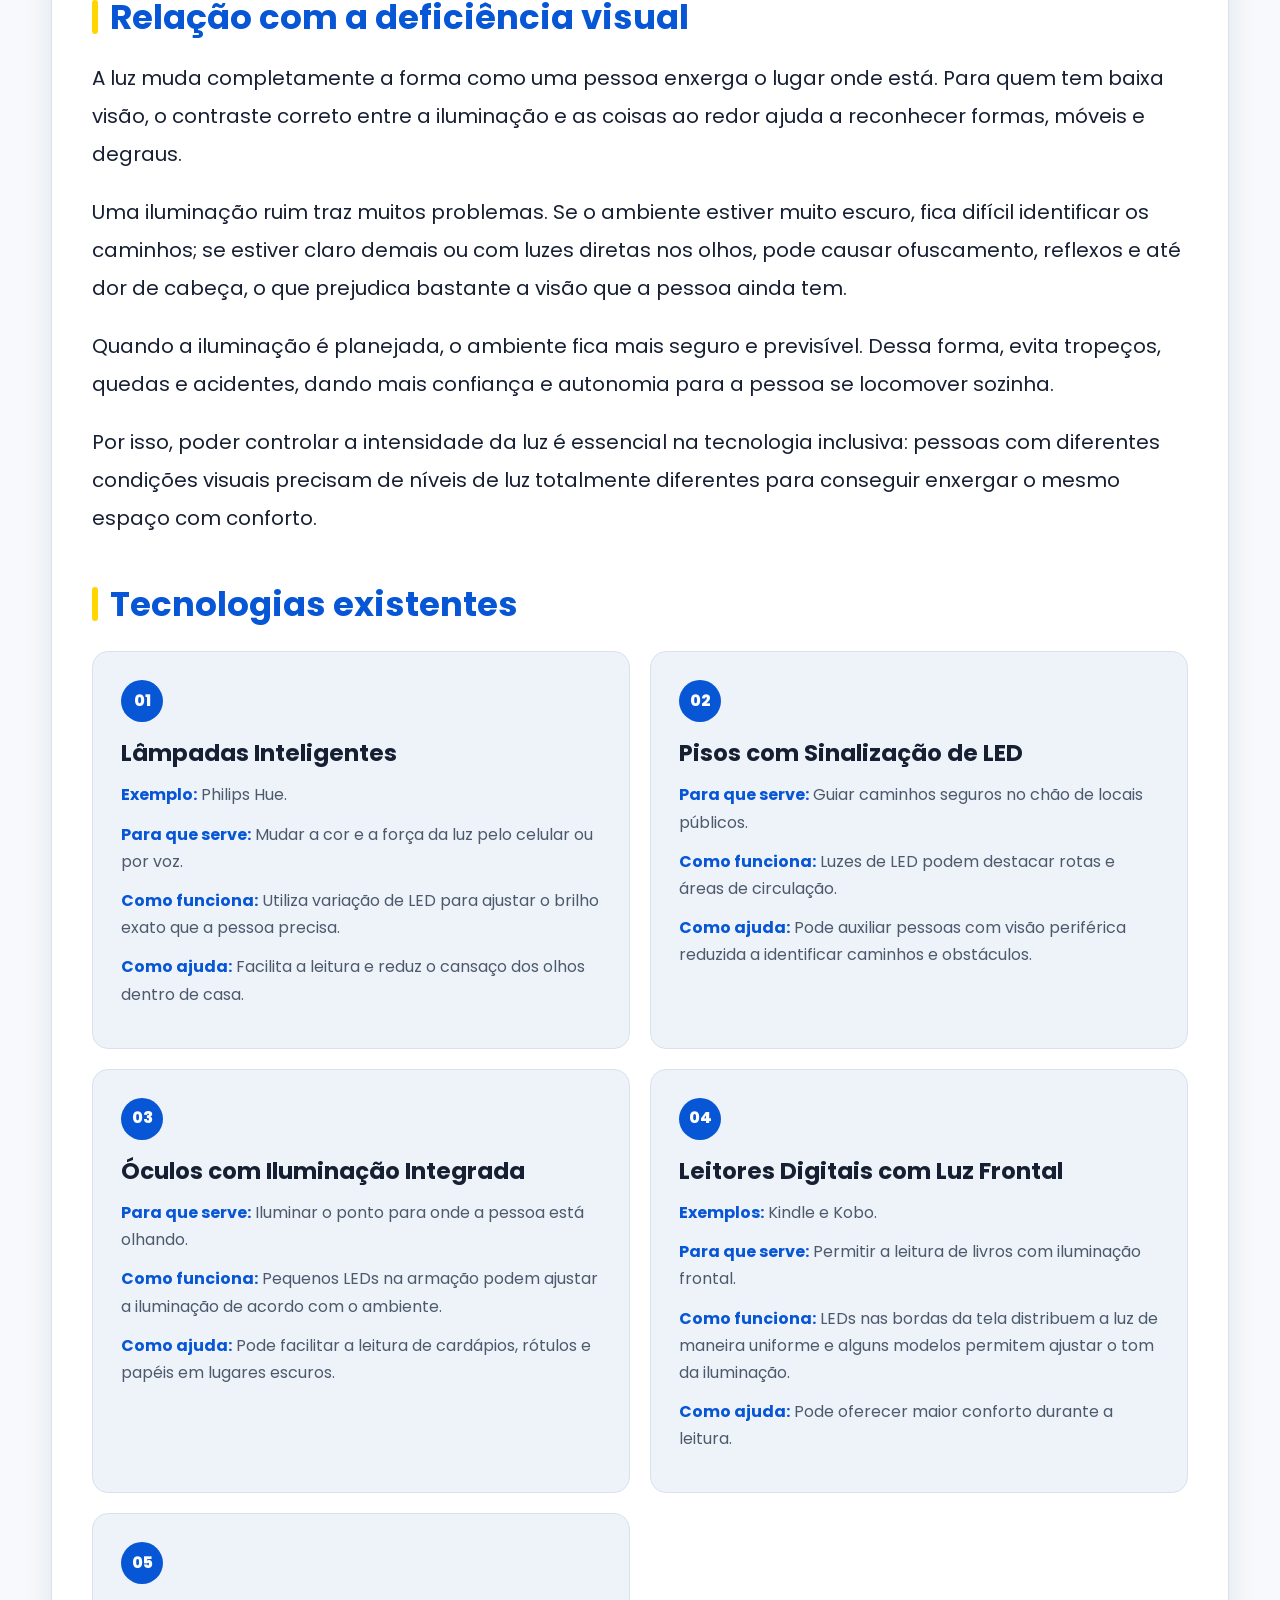
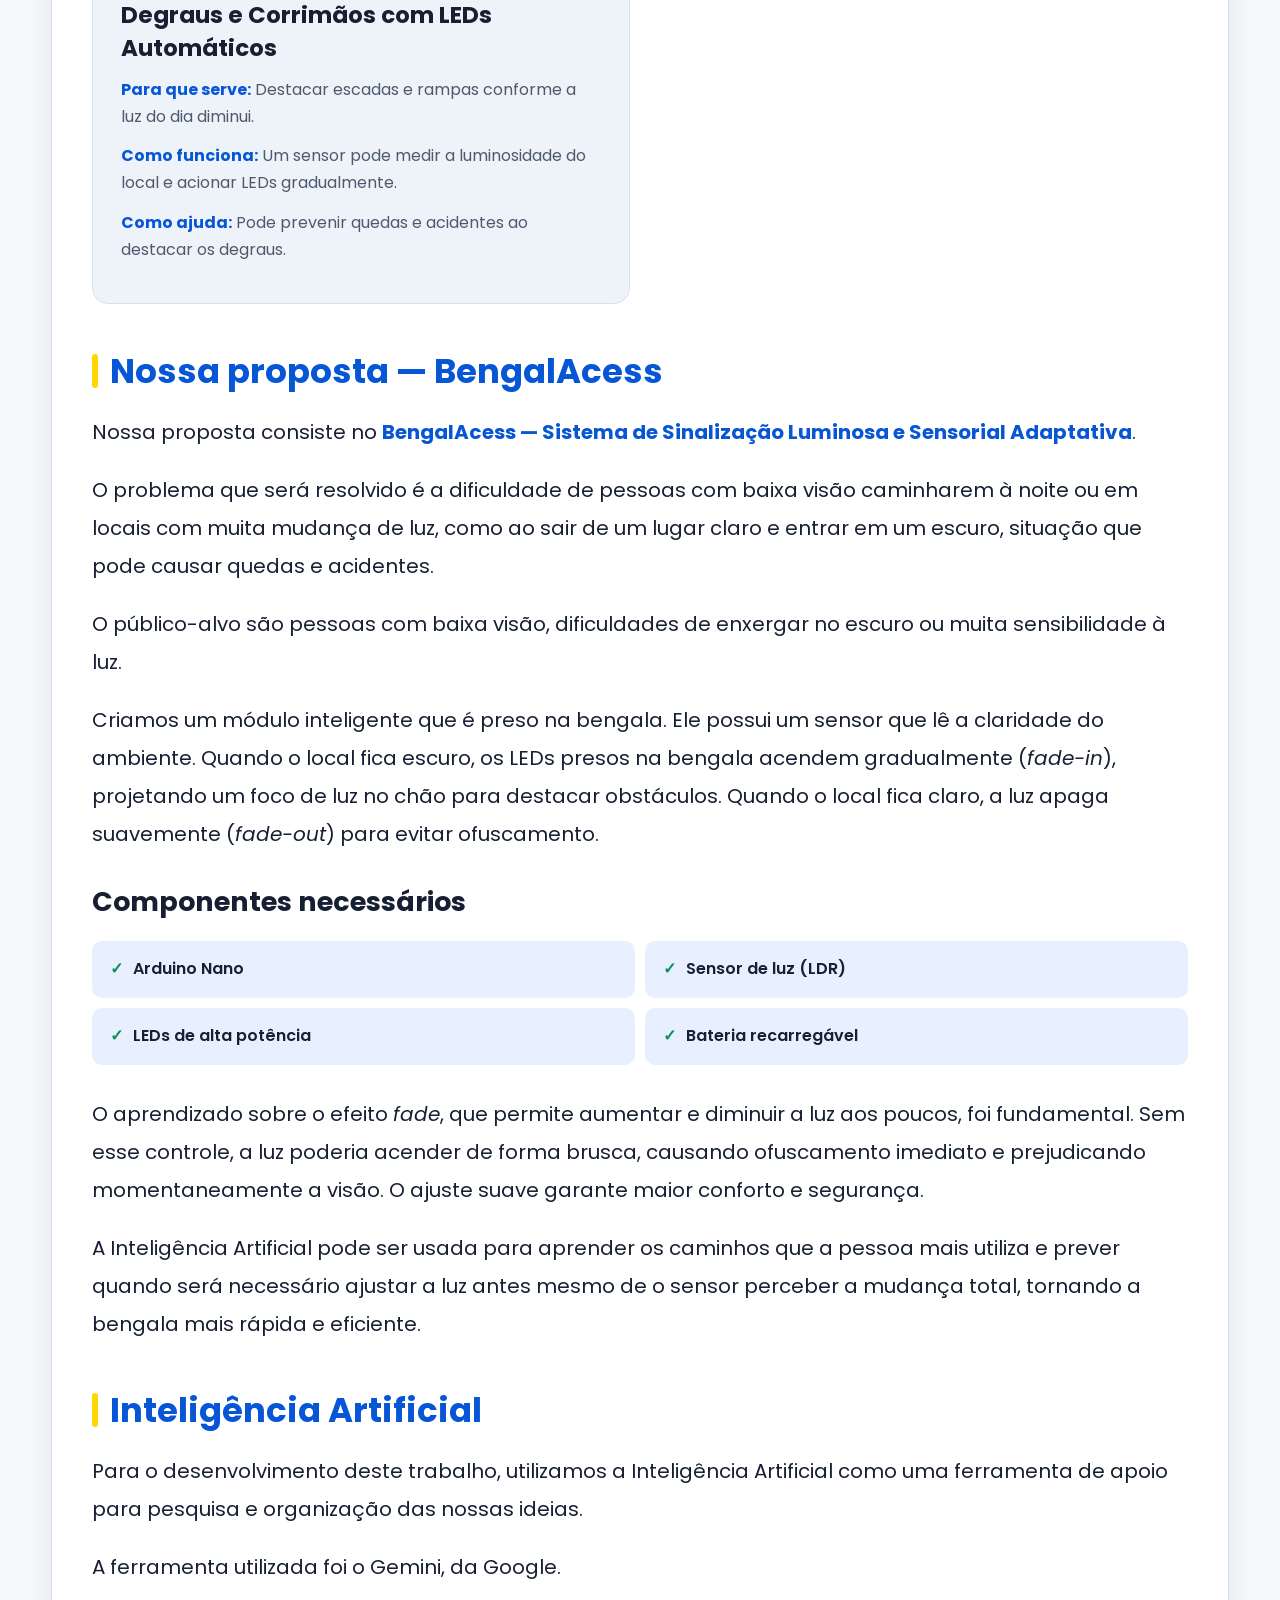
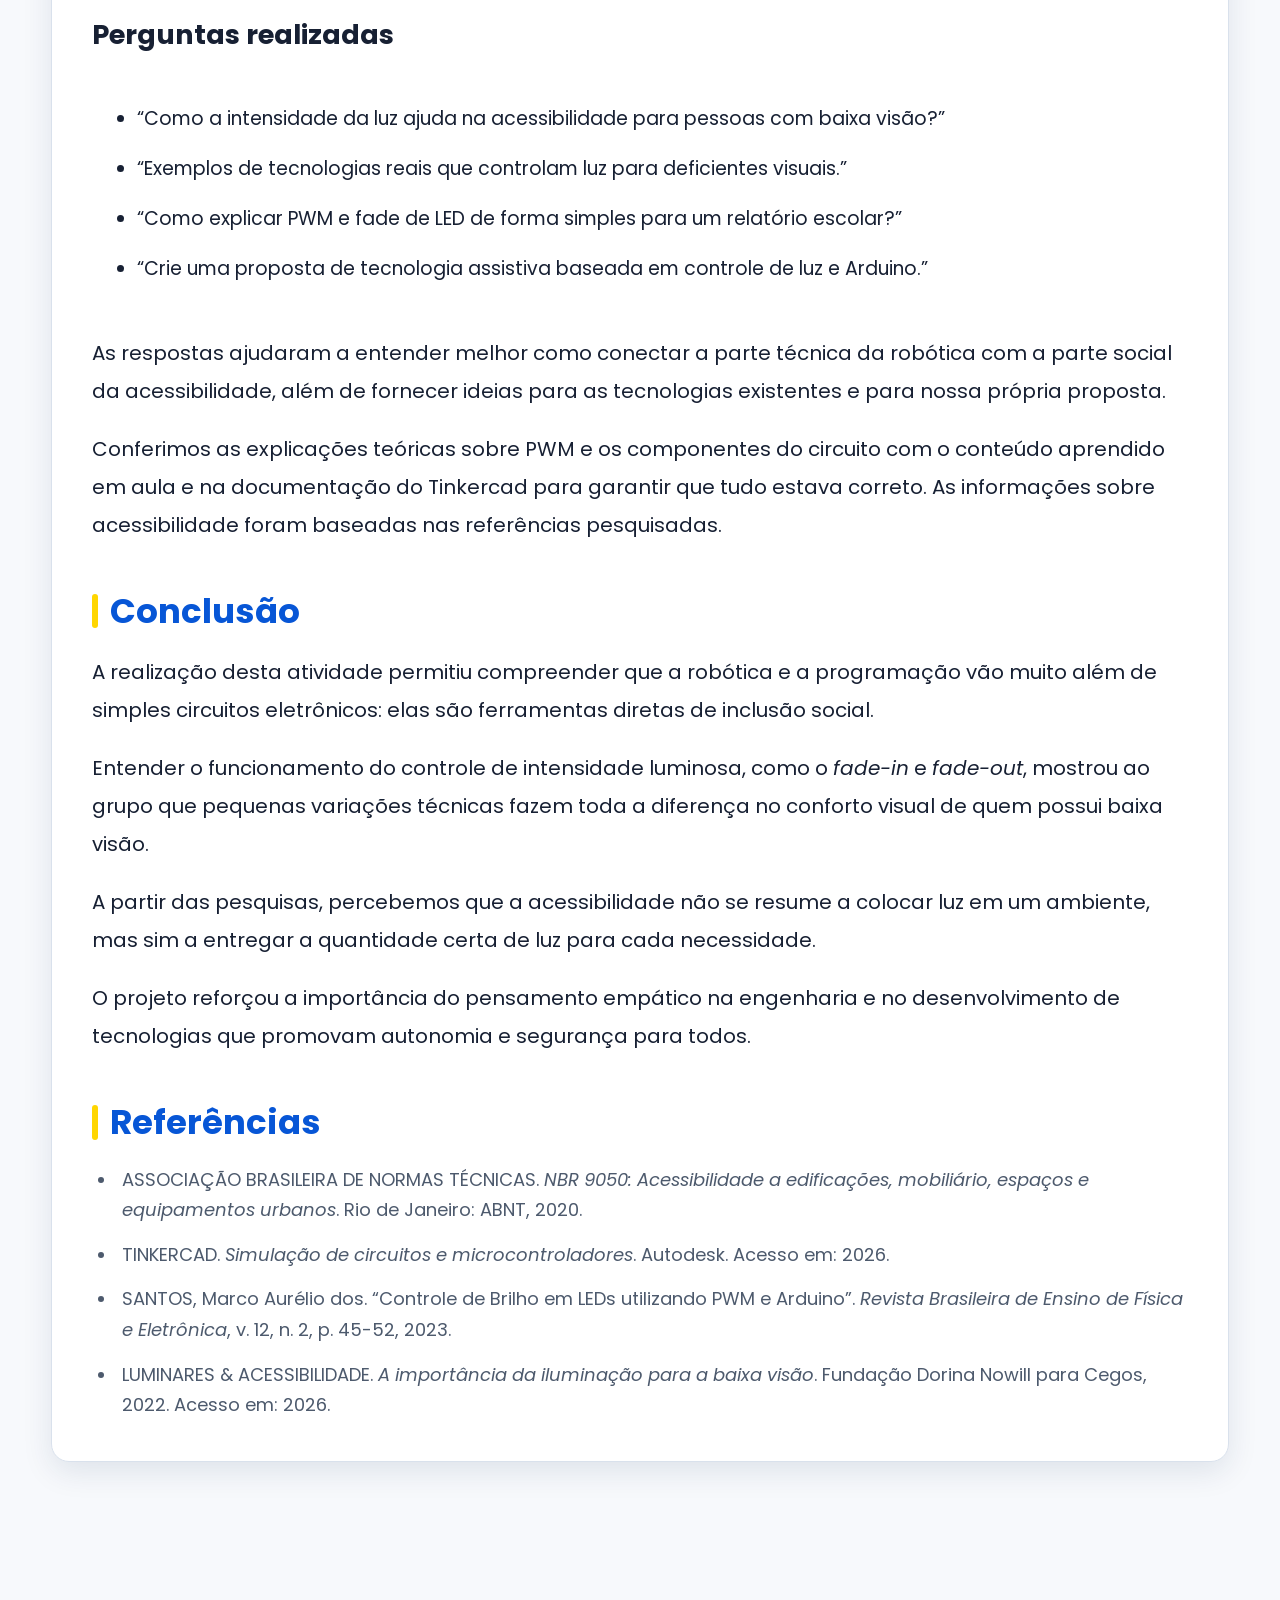
==== commit c949ade1: "s" ====
--- a/index.html
+++ b/index.html
@@ -265,7 +265,7 @@
     </td>
     <td align ="center" width="50%">
       <b>Experimento Disco de Newton</b><br>
-      <video src="https://youtu.be/zqGHXKPTE6M?si=bmYYsE_X-604xbhh" controls width="100%"></video>
+      <video src="<iframe width="560" height="315" src="https://www.youtube.com/embed/zqGHXKPTE6M?si=bmYYsE_X-604xbhh" title="YouTube video player" frameborder="0" allow="accelerometer; autoplay; clipboard-write; encrypted-media; gyroscope; picture-in-picture; web-share" referrerpolicy="strict-origin-when-cross-origin" allowfullscreen></iframe>" controls width="100%"></video>
     </td>
   </tr>
 </table>
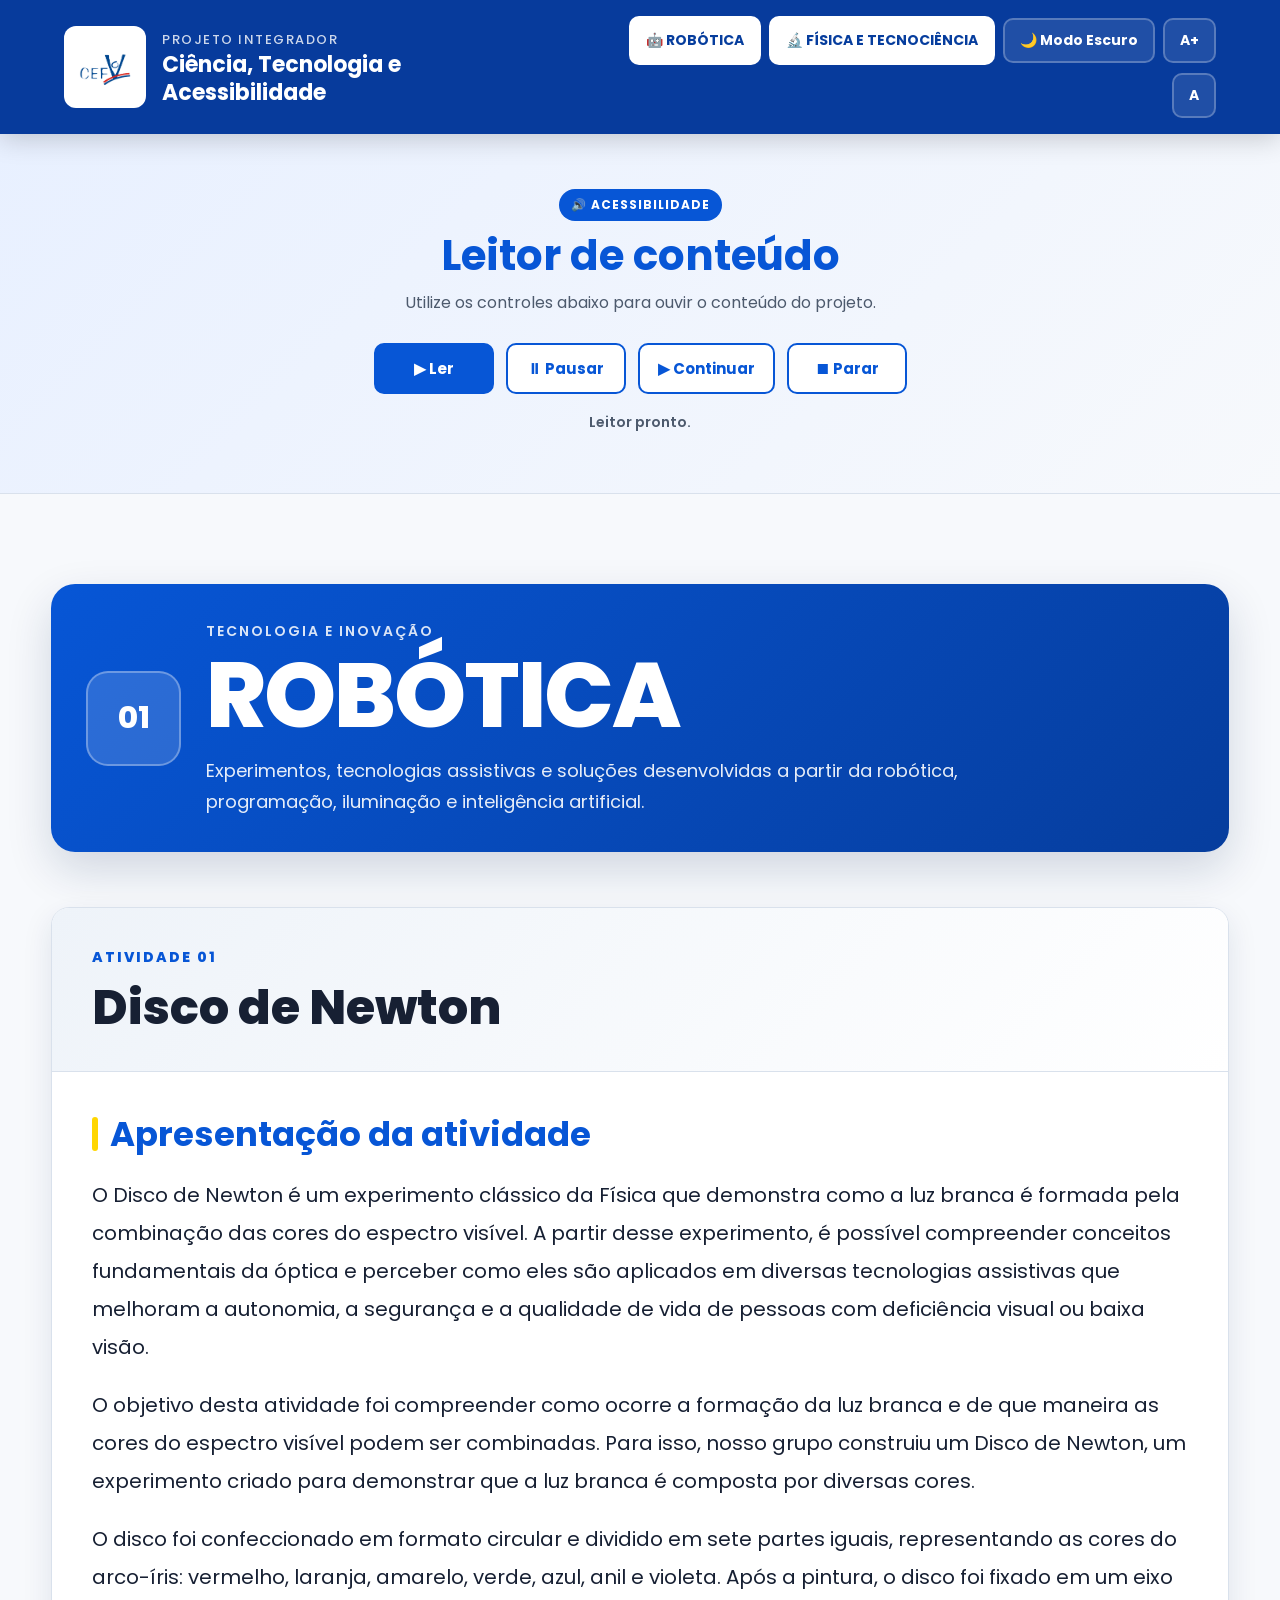
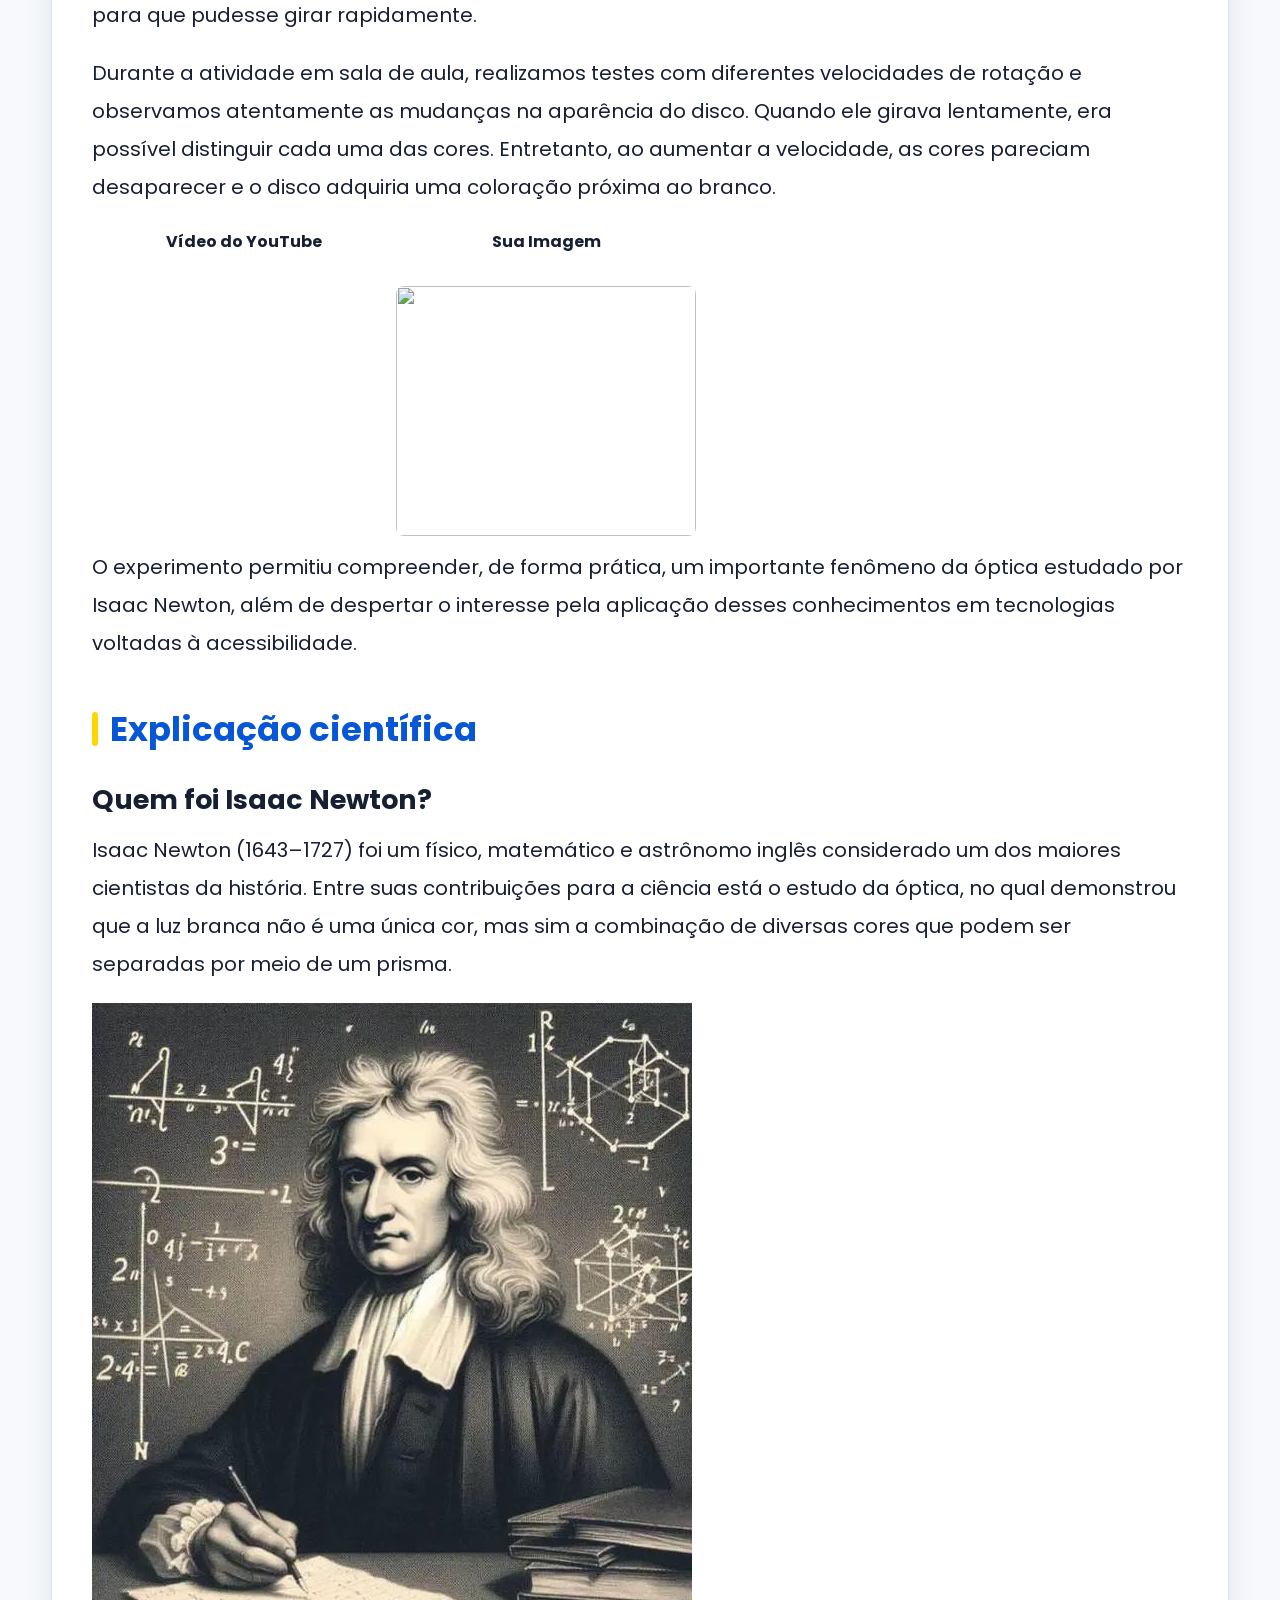
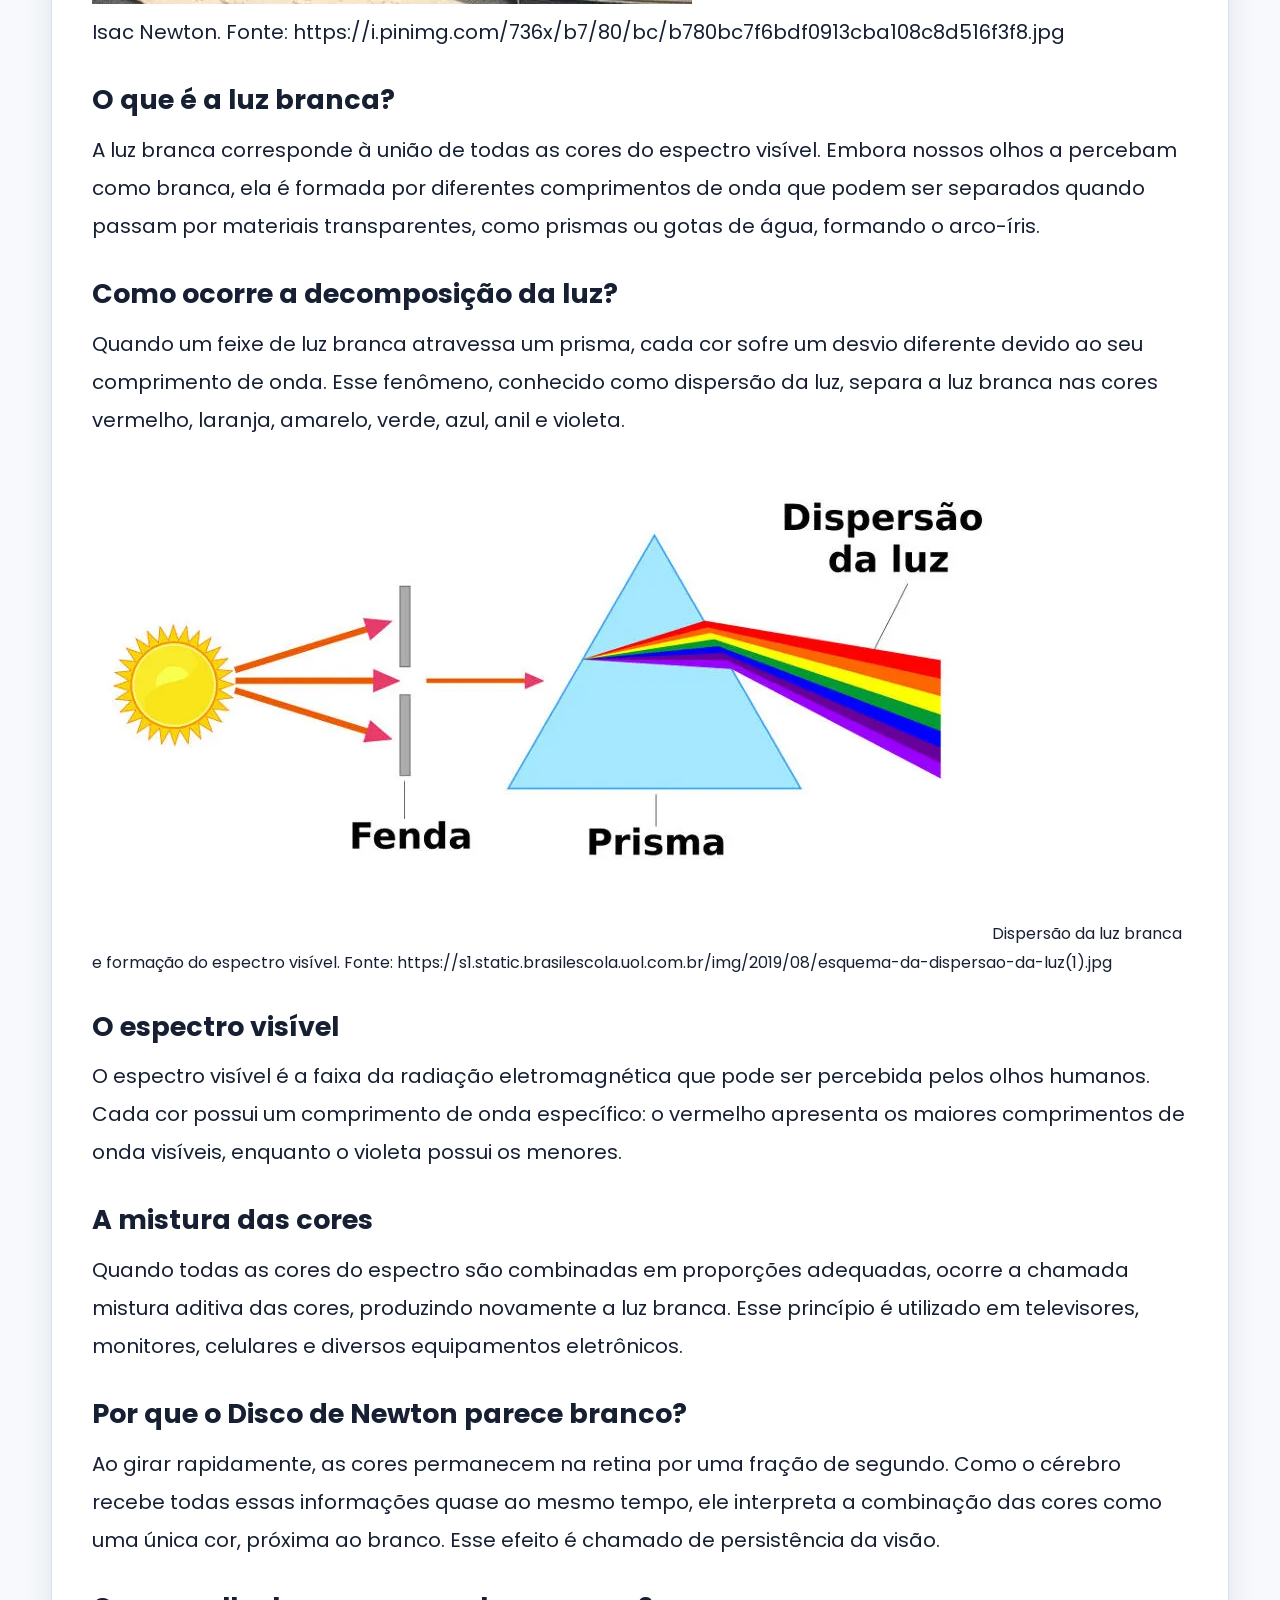
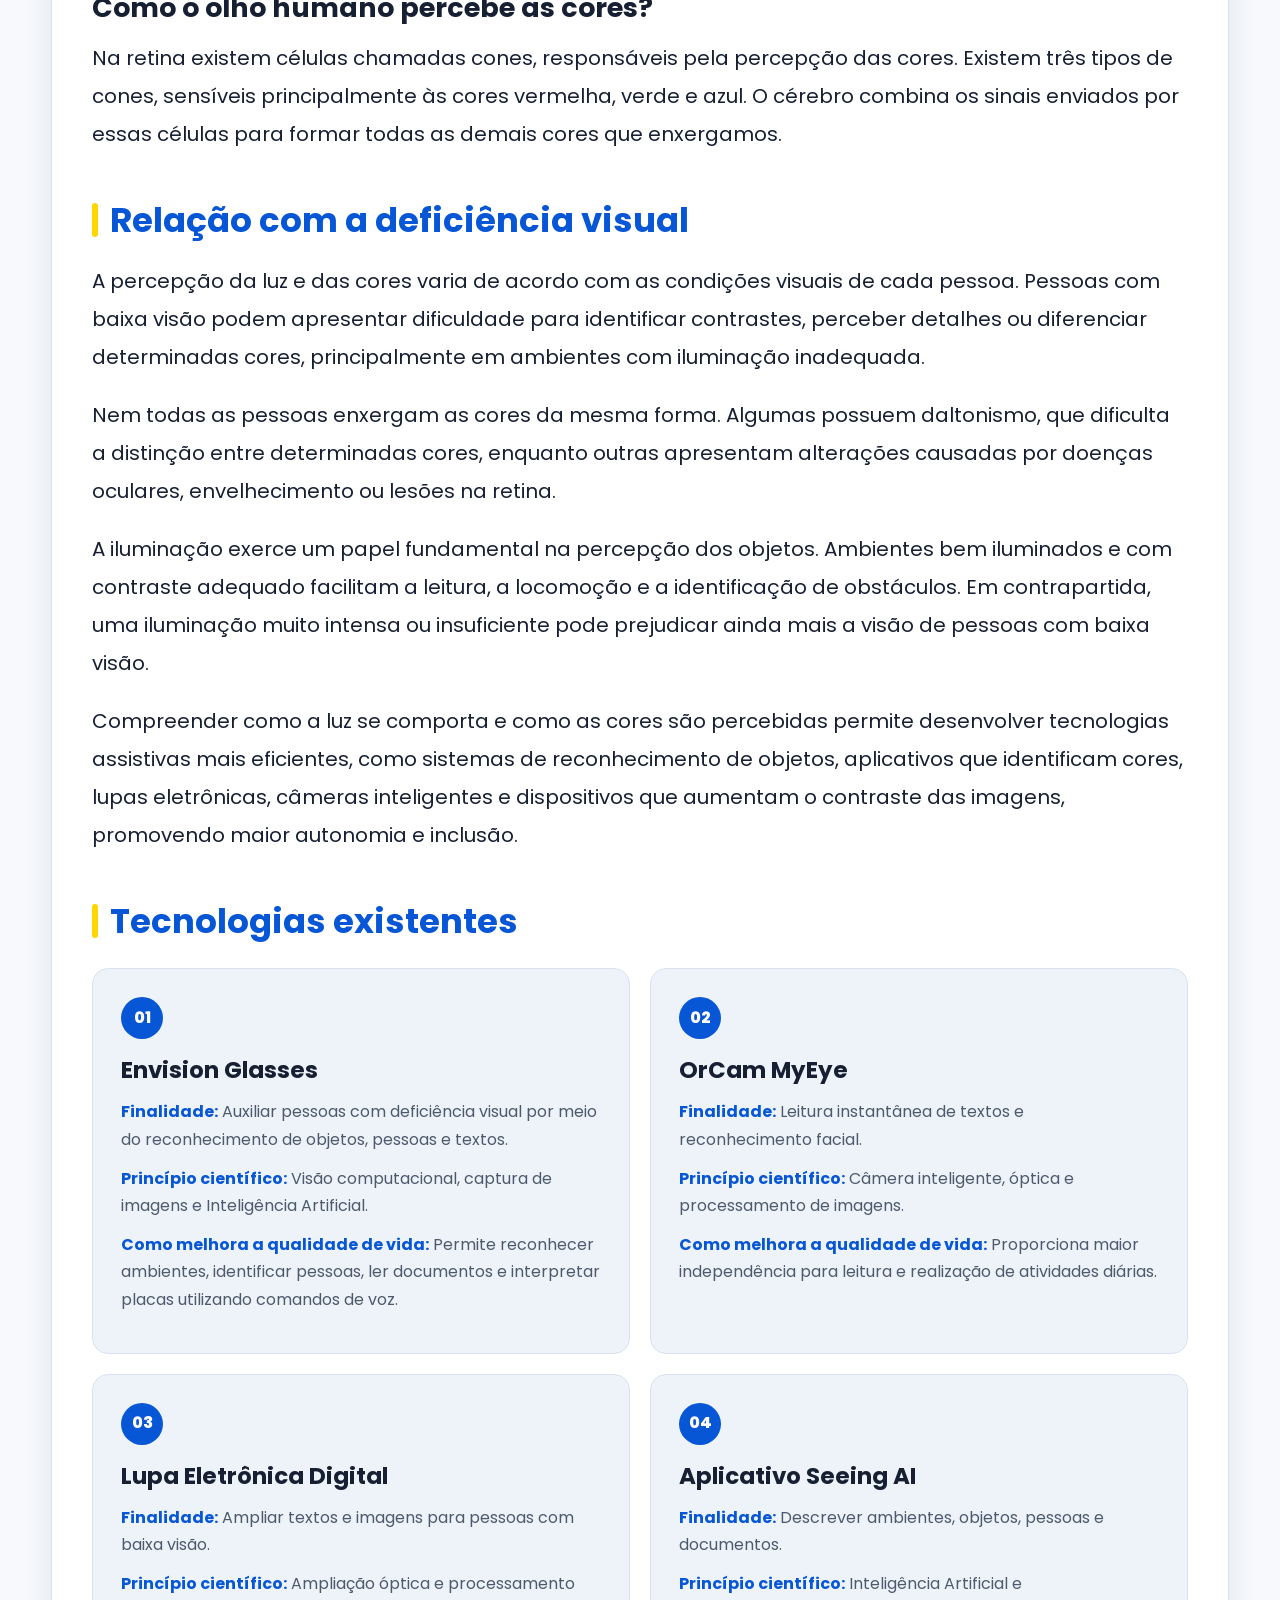
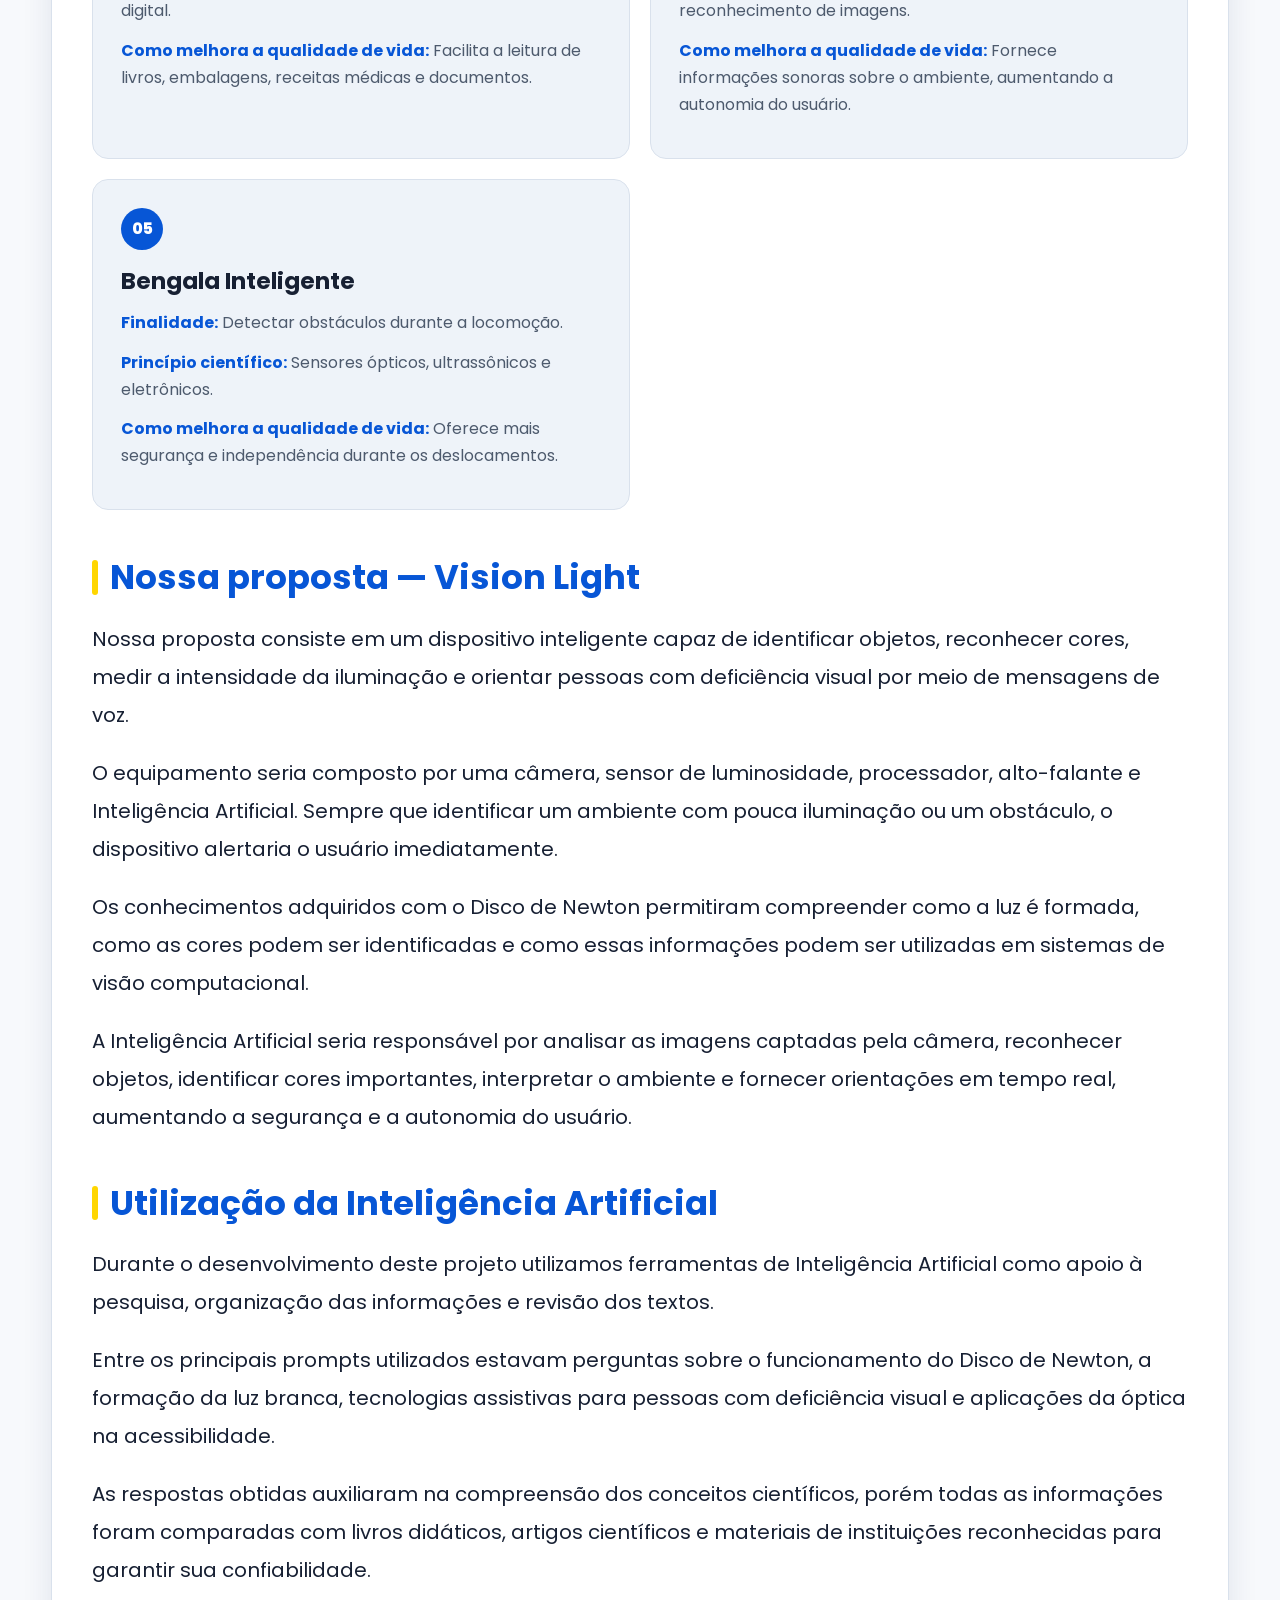
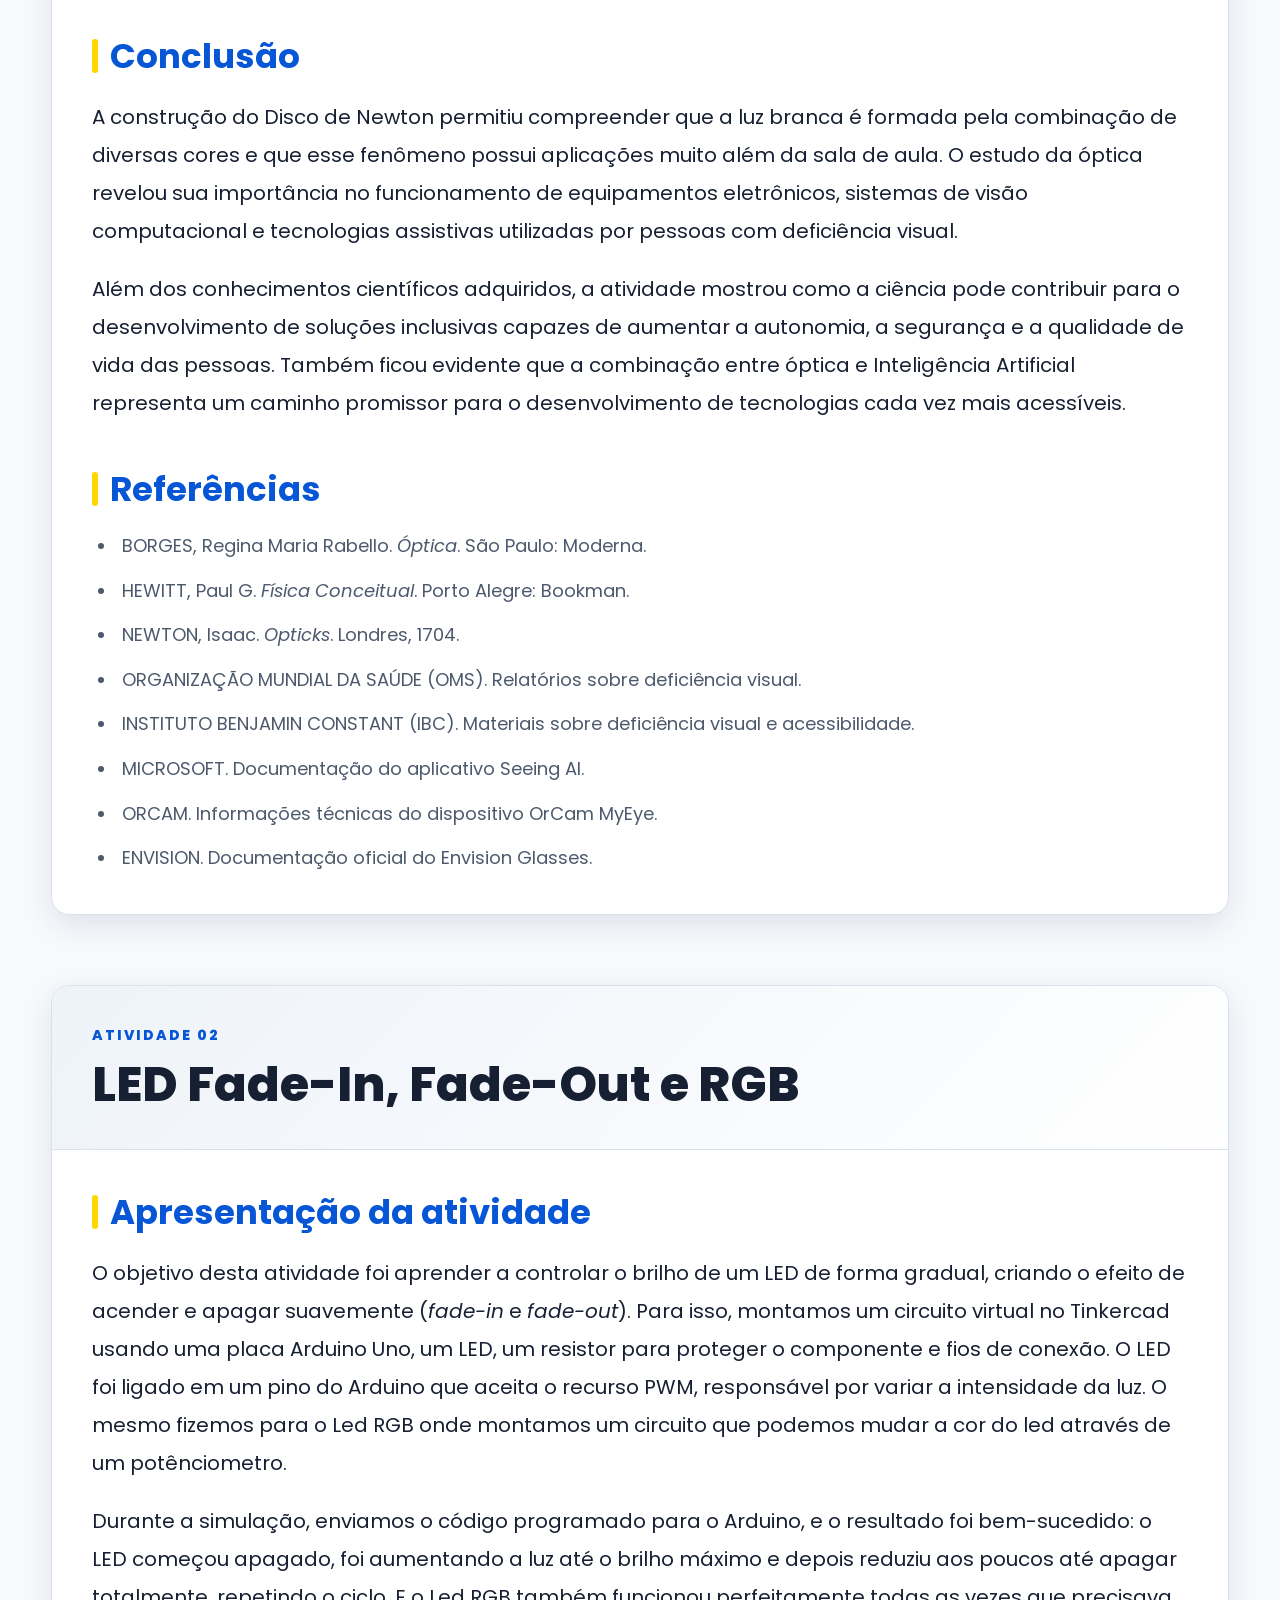
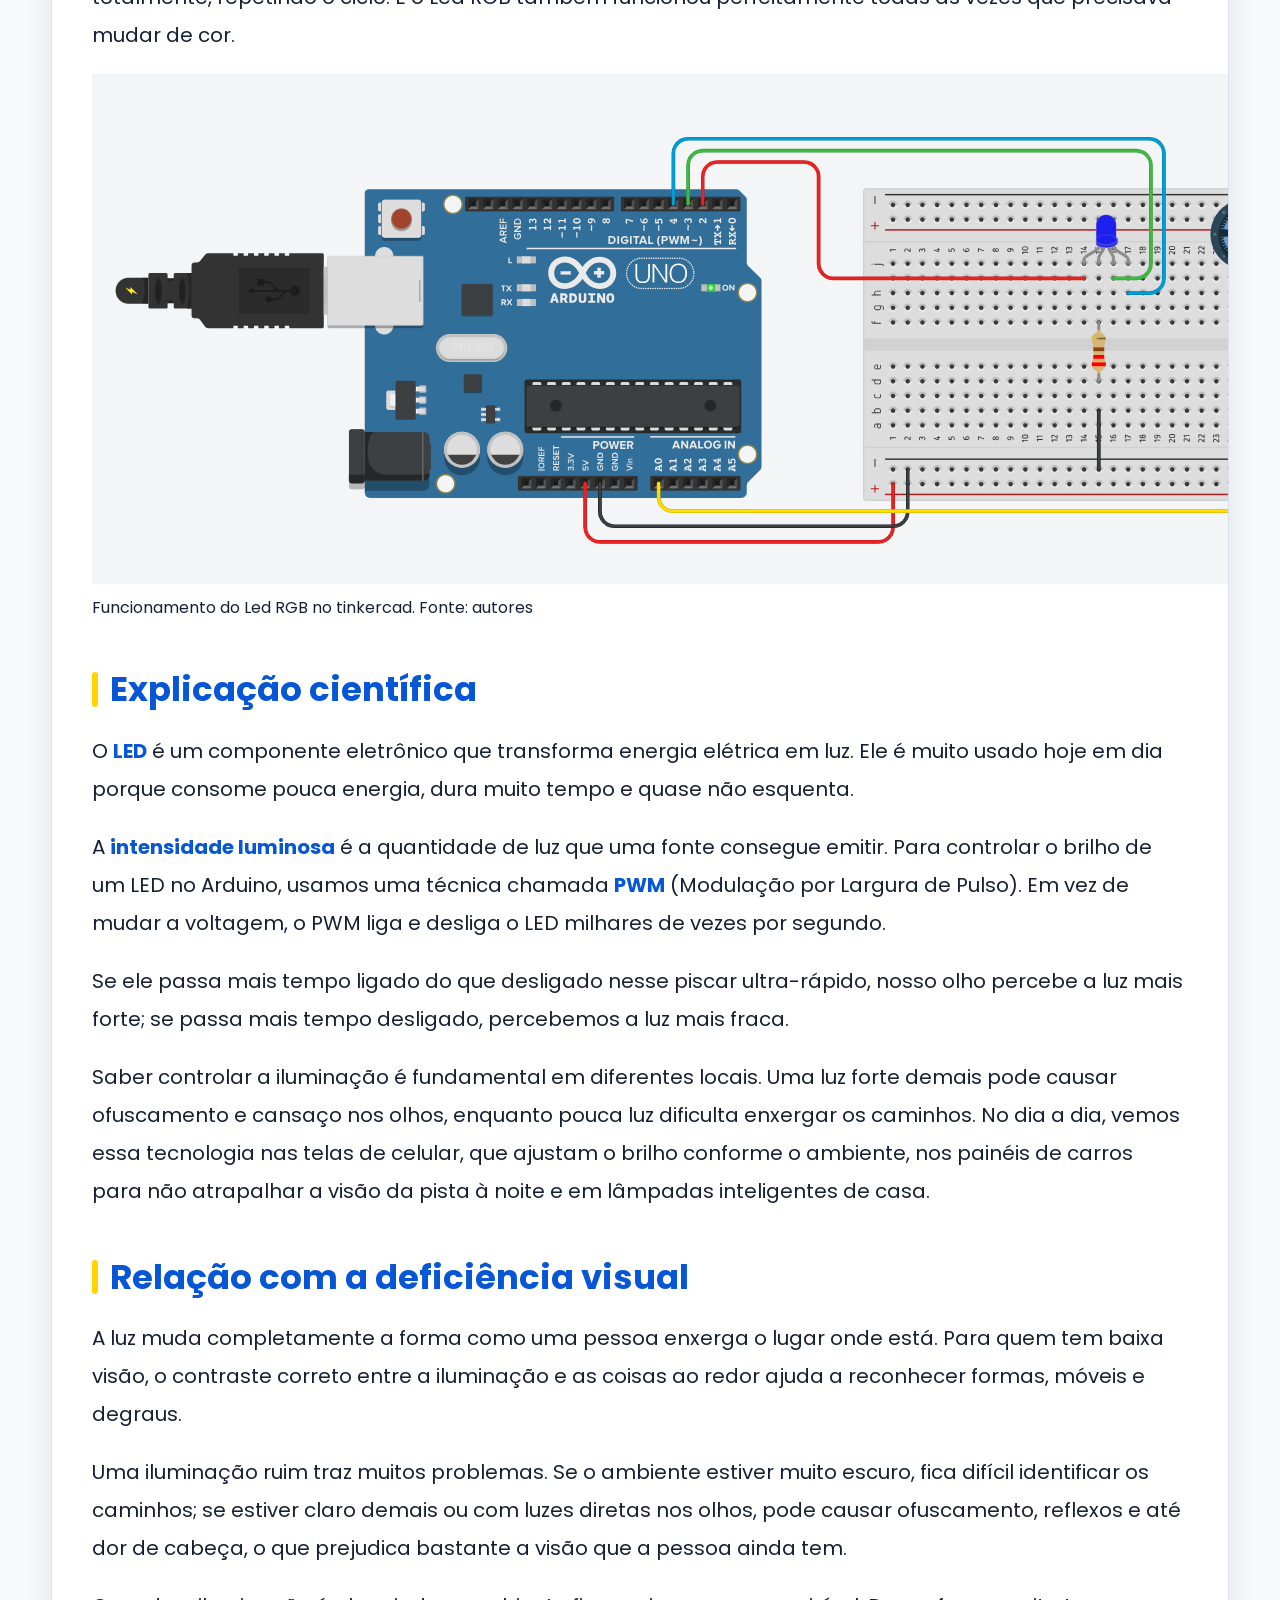
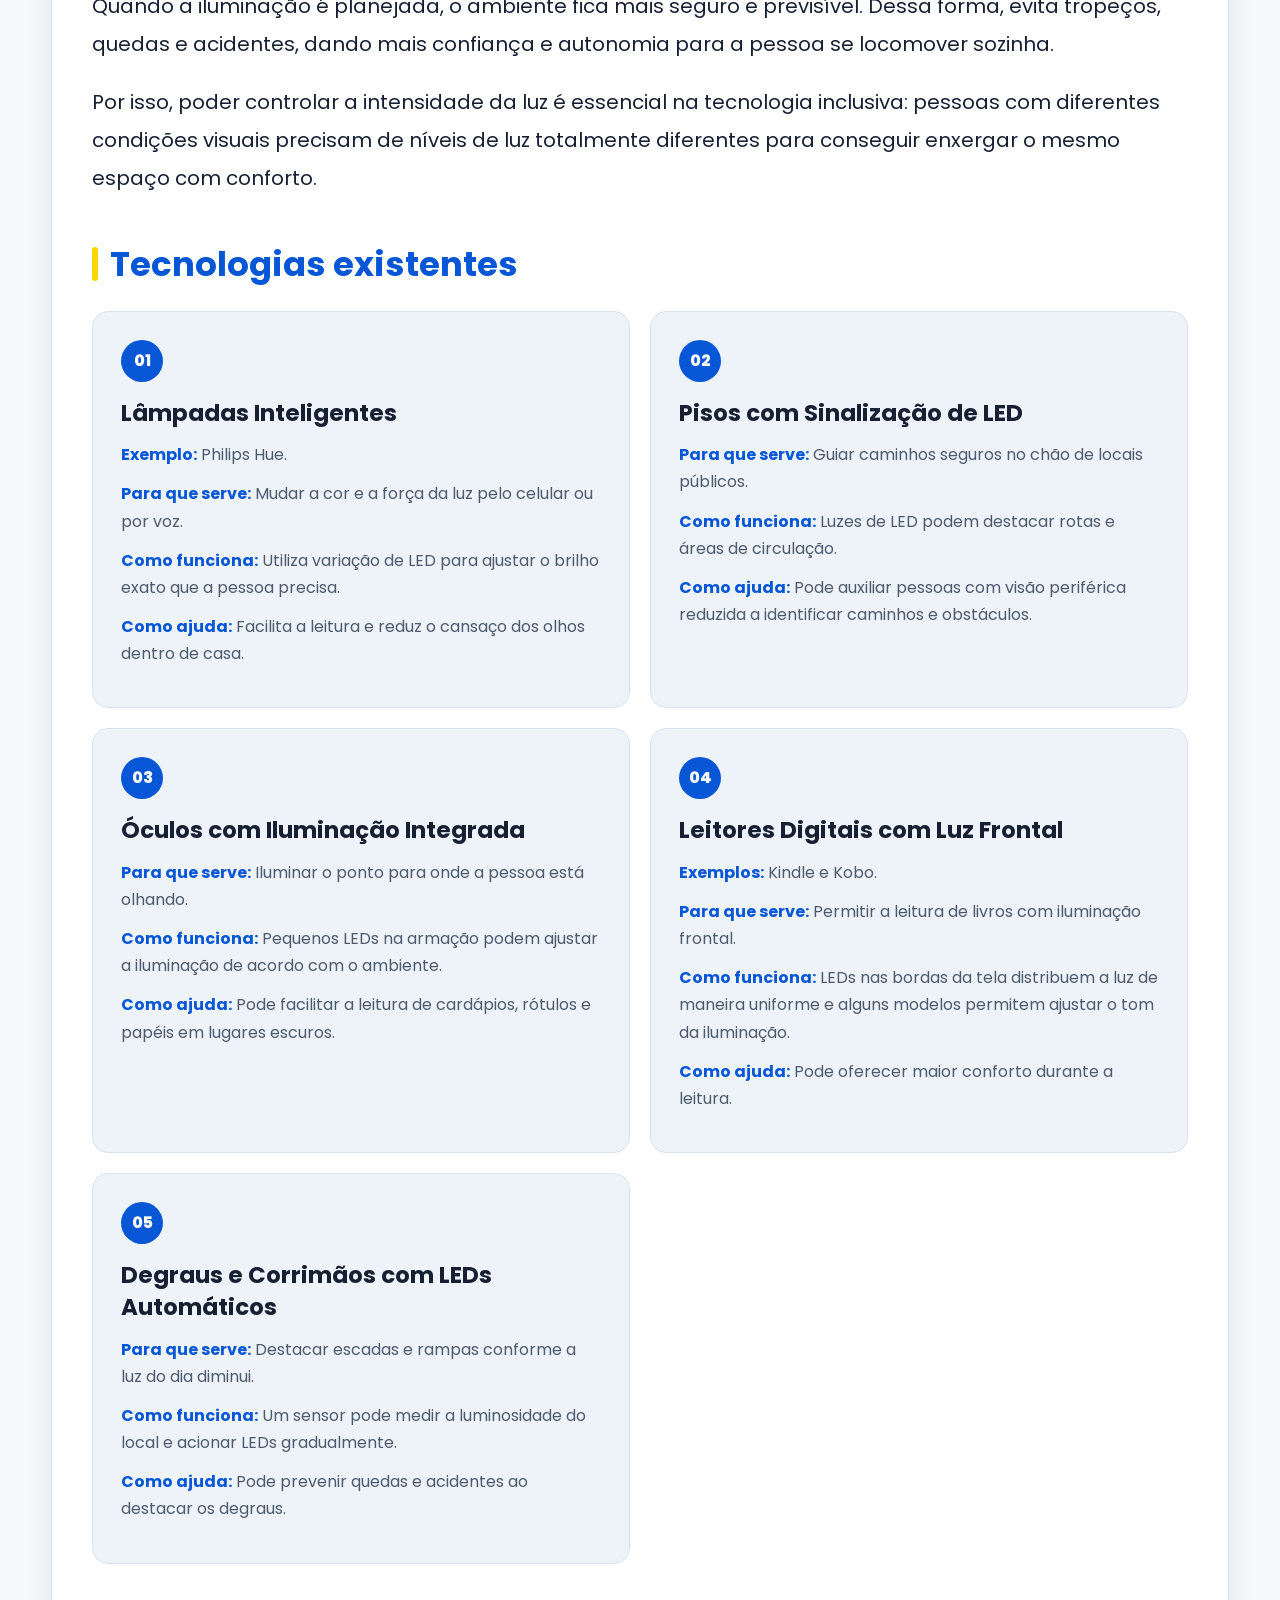
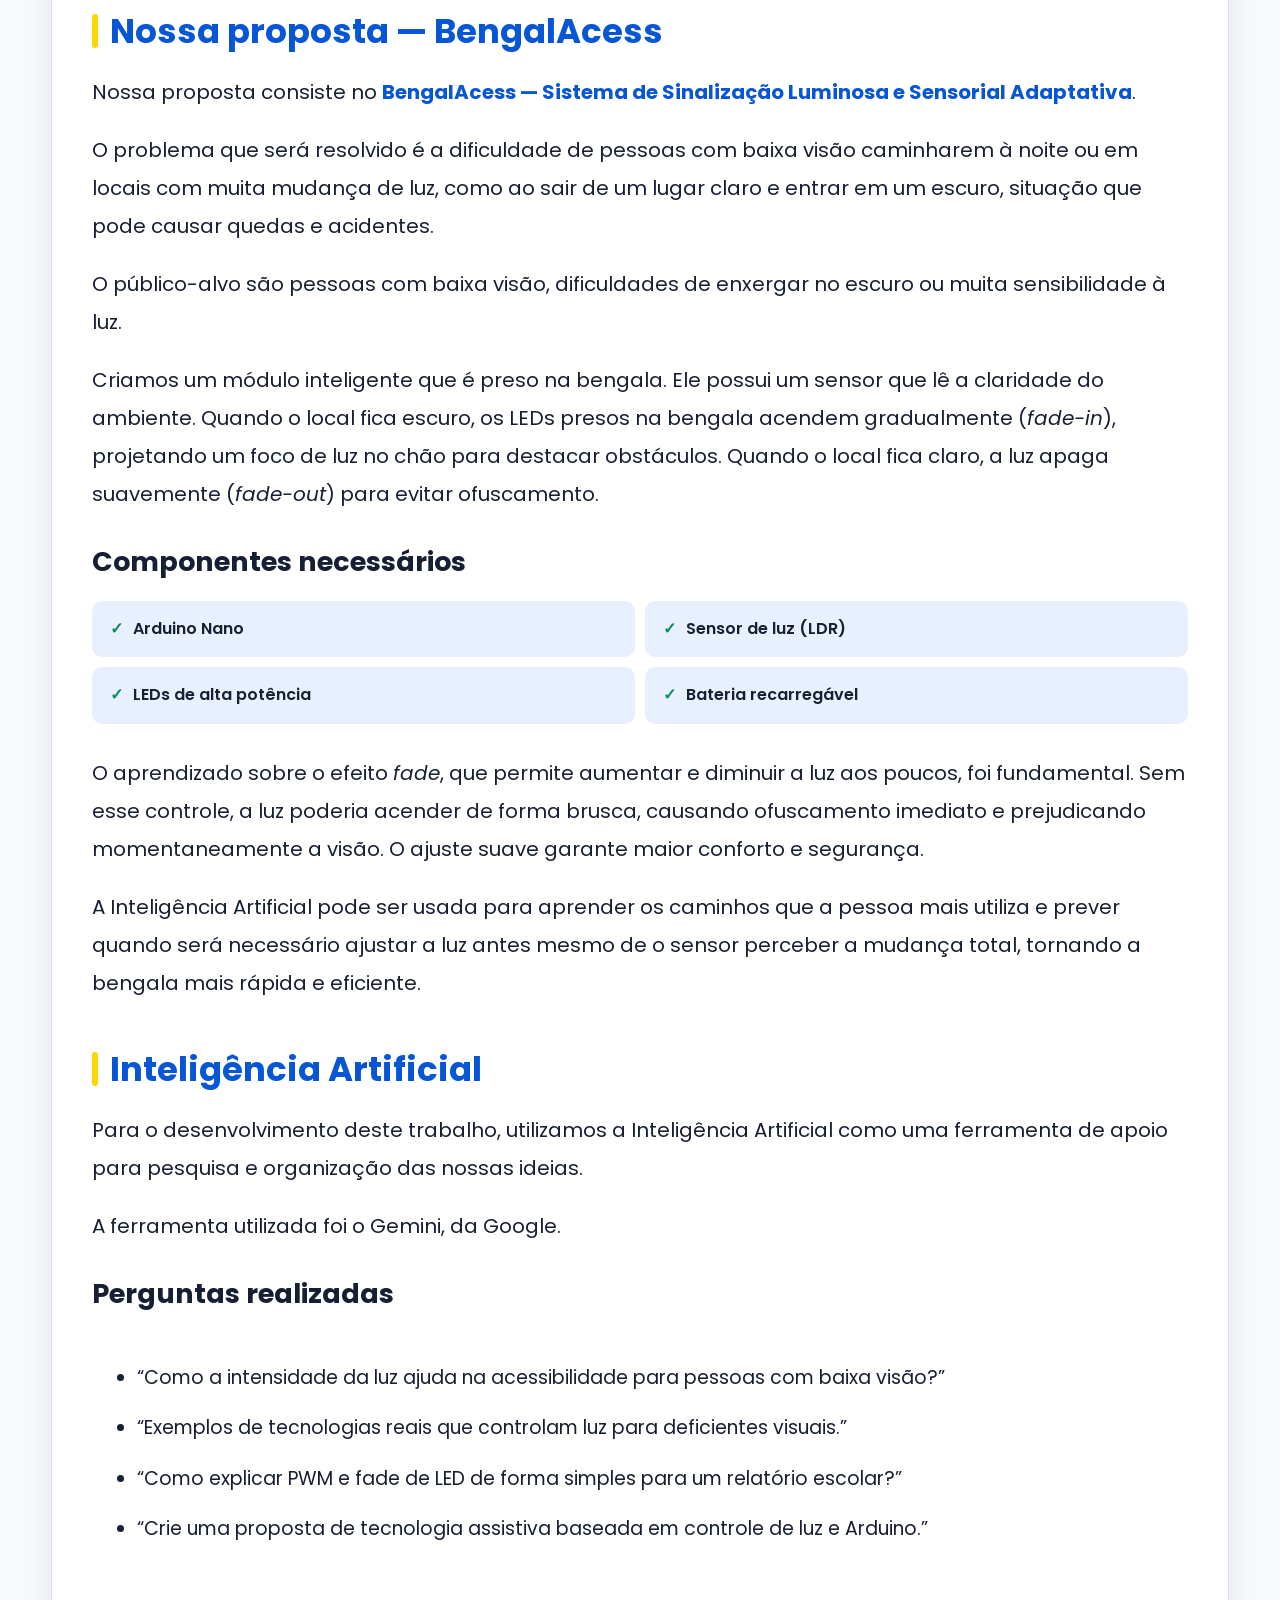
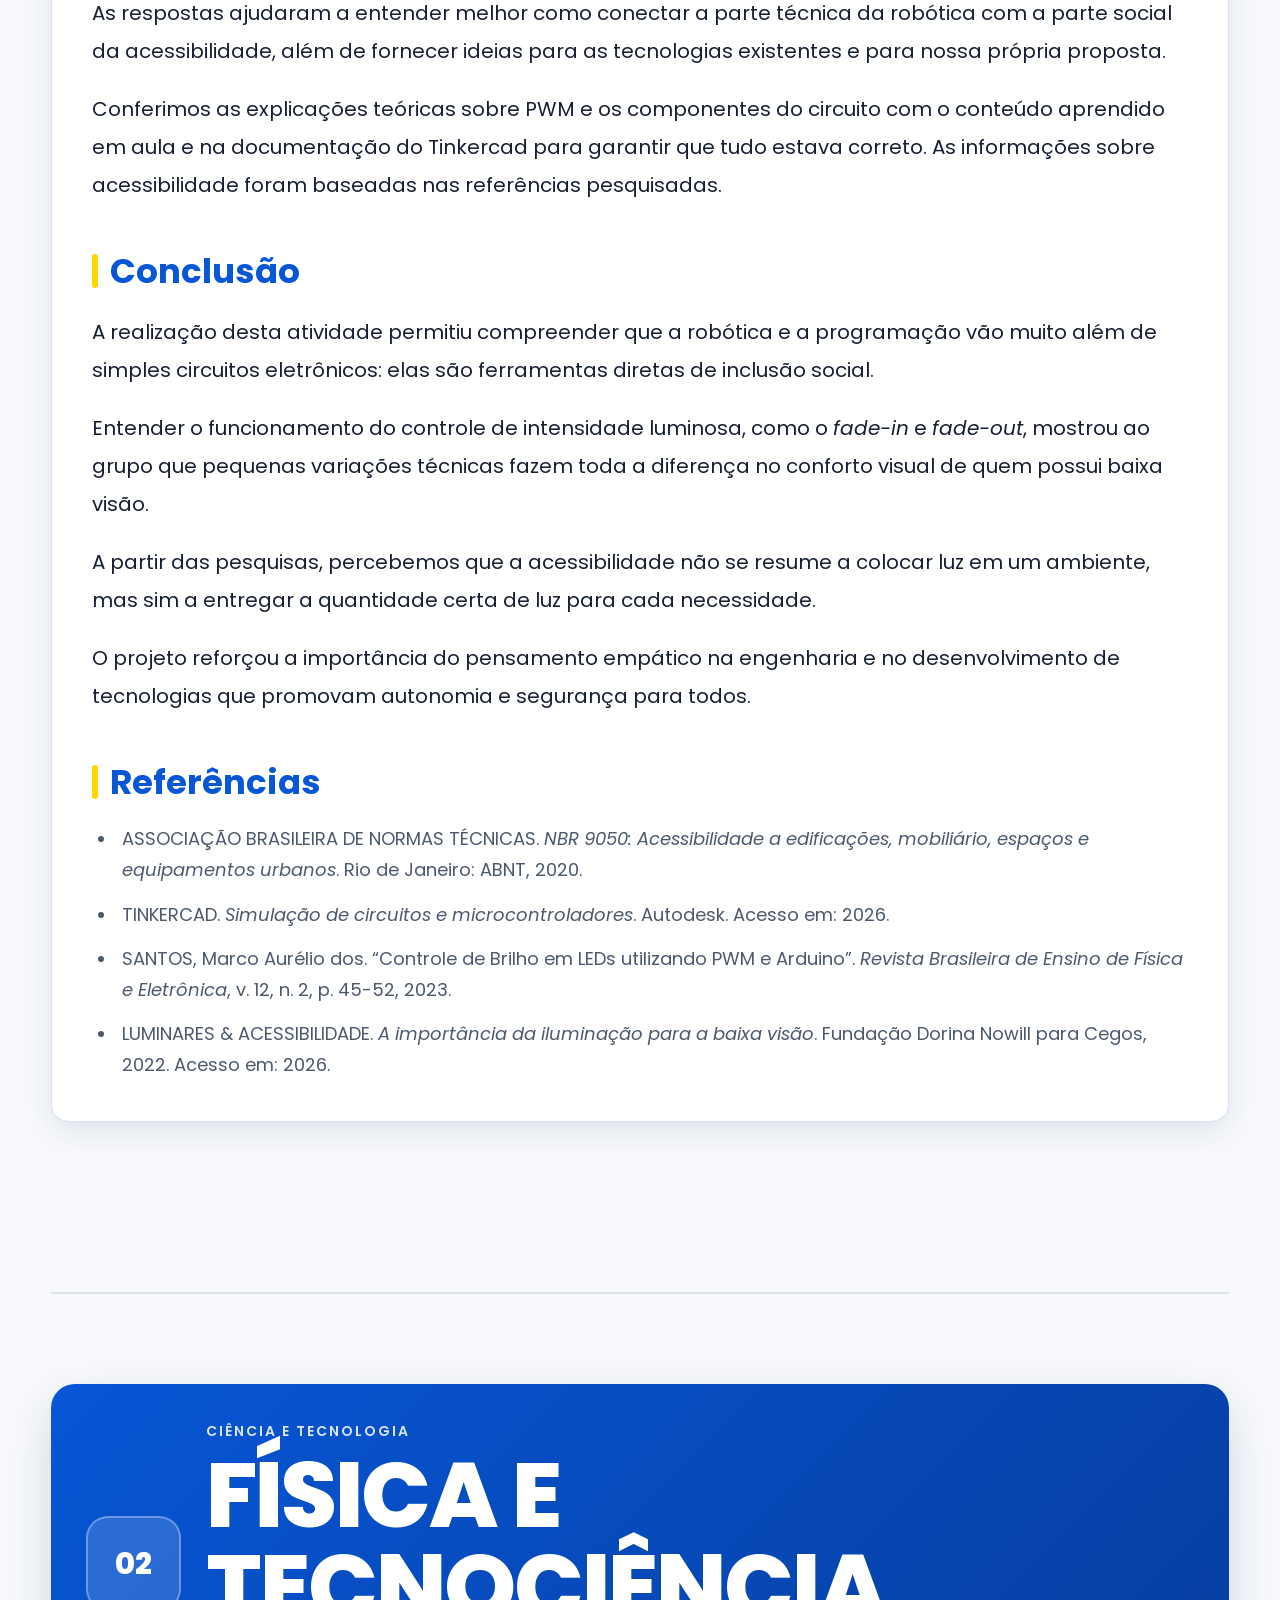
==== commit 76f94d78: "s" ====
--- a/index.html
+++ b/index.html
@@ -259,13 +259,29 @@
 
     <table>
   <tr>
-    <td align ="center" width="50%">
-      <b>Materiais</b><br>
-      <img src="materiais.png" alt="Materiais utilizados" width="100%">
+    <!-- Coluna do Vídeo do YouTube -->
+    <td width="50%" align="center" valign="top">
+      <b>Vídeo do YouTube</b><br><br>
+      <iframe 
+        width="100%" 
+        height="250" 
+        src="https://www.youtube.com/embed/zqGHXKPTE6M?si=bmYYsE_X-604xbhh" 
+        title="YouTube video player" 
+        frameborder="0" 
+        allow="accelerometer; autoplay; clipboard-write; encrypted-media; gyroscope; picture-in-picture; web-share" 
+        referrerpolicy="strict-origin-when-cross-origin" 
+        allowfullscreen>
+      </iframe>
     </td>
-    <td align ="center" width="50%">
-      <b>Experimento Disco de Newton</b><br>
-      <video src="<iframe width="560" height="315" src="https://www.youtube.com/embed/zqGHXKPTE6M?si=bmYYsE_X-604xbhh" title="YouTube video player" frameborder="0" allow="accelerometer; autoplay; clipboard-write; encrypted-media; gyroscope; picture-in-picture; web-share" referrerpolicy="strict-origin-when-cross-origin" allowfullscreen></iframe>" controls width="100%"></video>
+    
+    <!-- Coluna da Imagem -->
+    <td width="50%" align="center" valign="top">
+      <b>Sua Imagem</b><br><br>
+      <img 
+        src="imagem.png" 
+        width="100%" 
+        height="250" 
+        style="object-fit: cover; border-radius: 8px;">
     </td>
   </tr>
 </table>
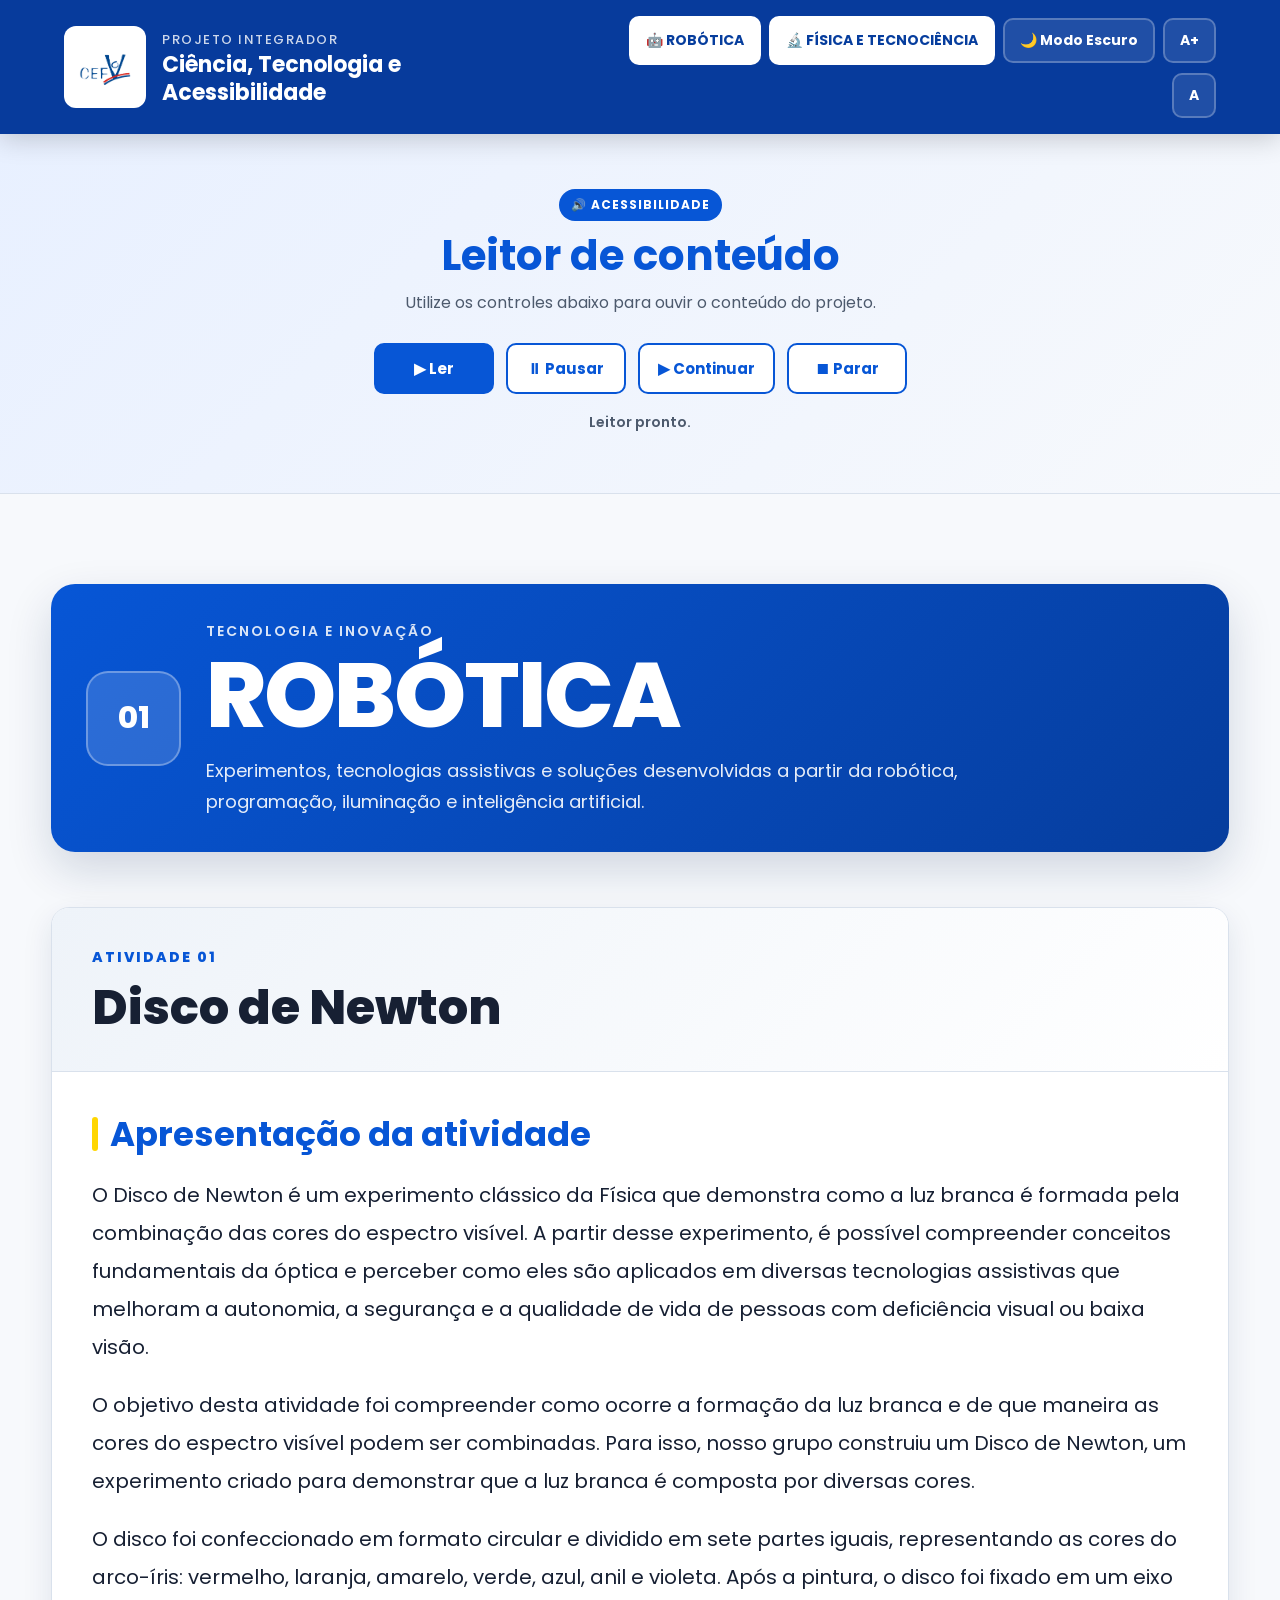
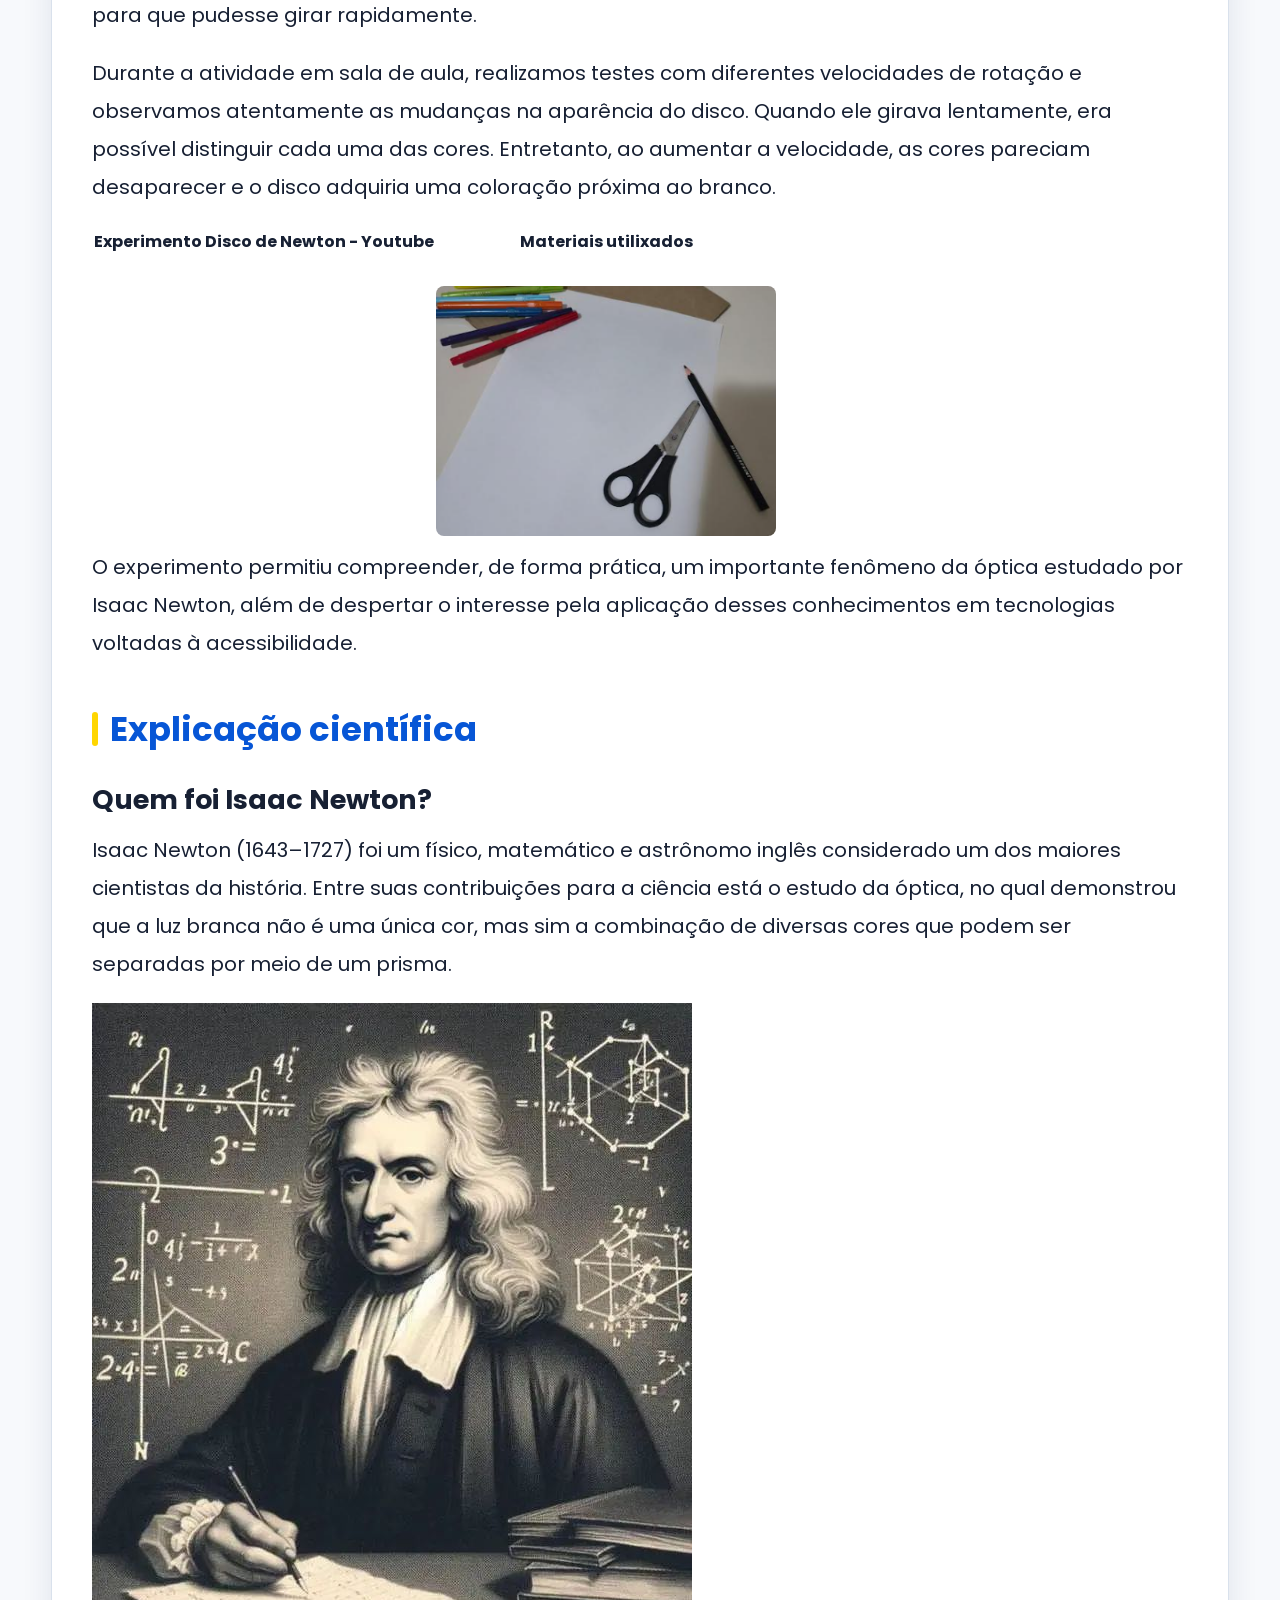
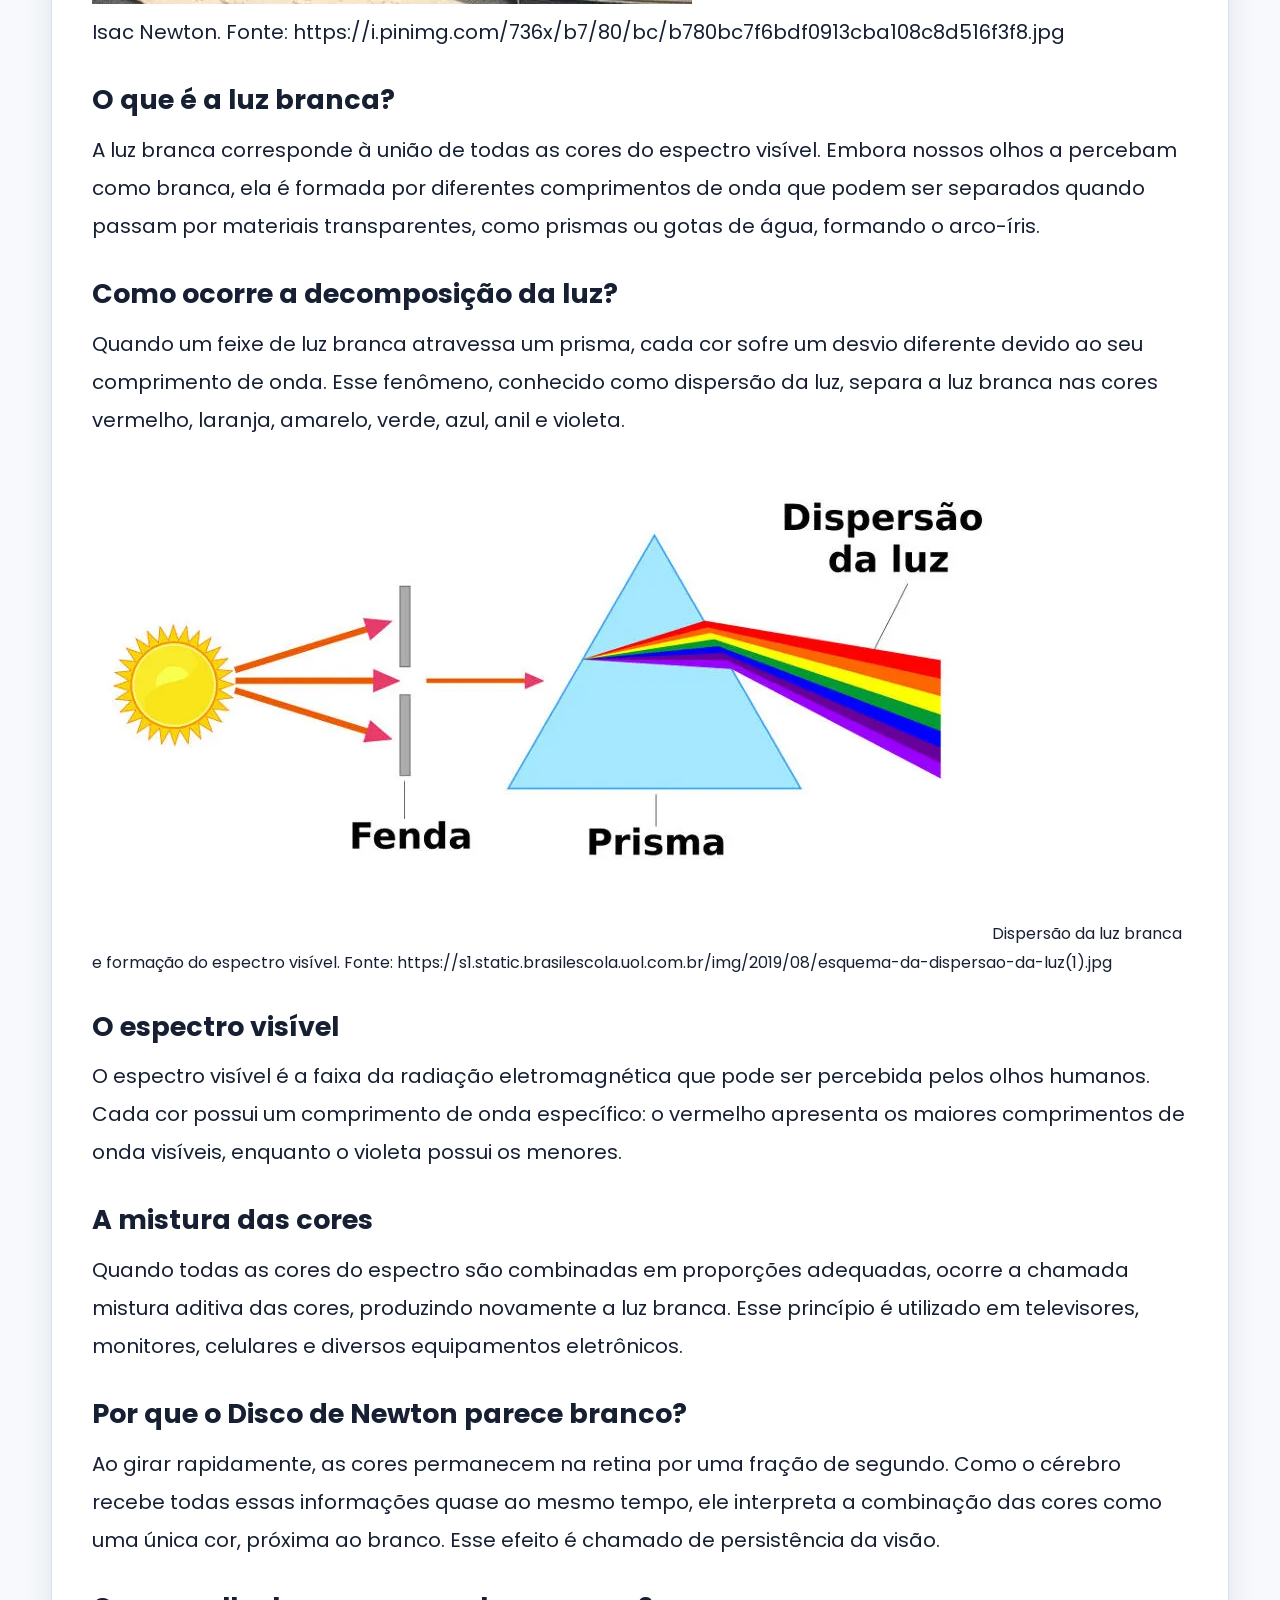
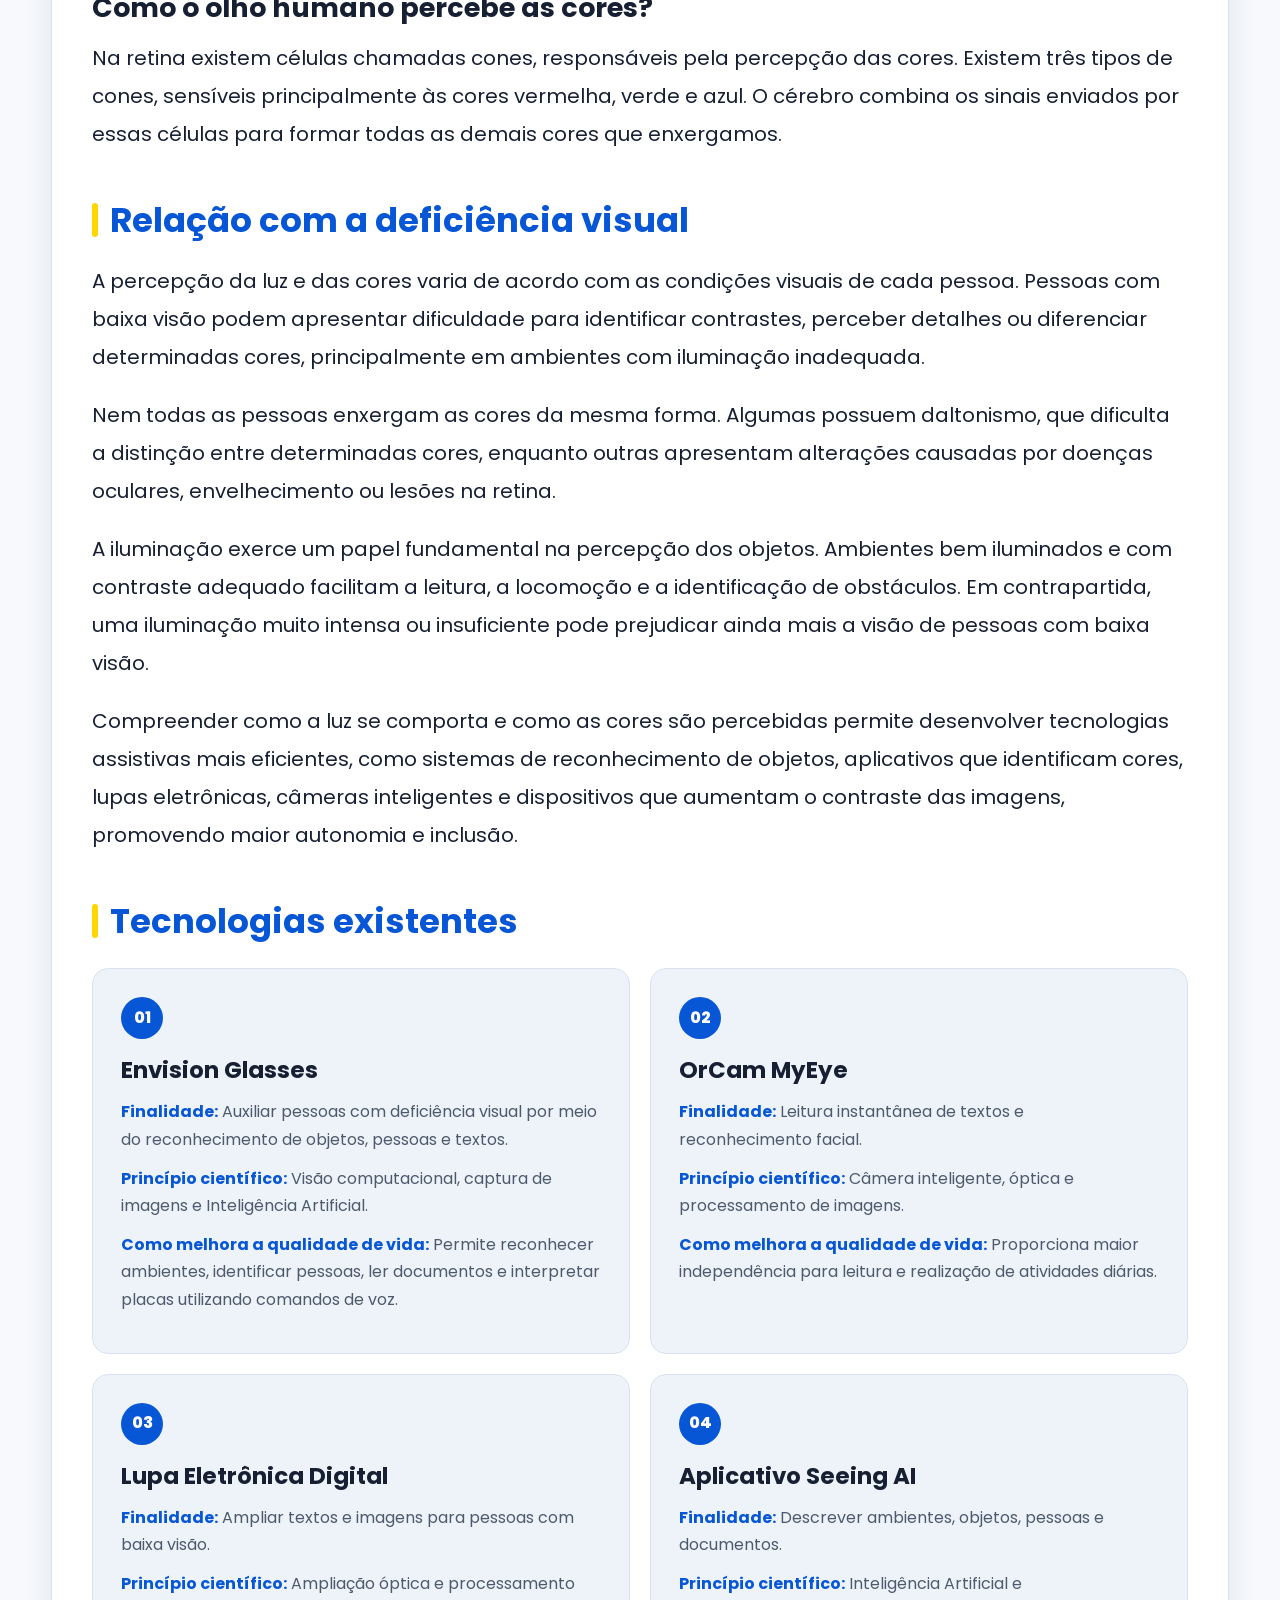
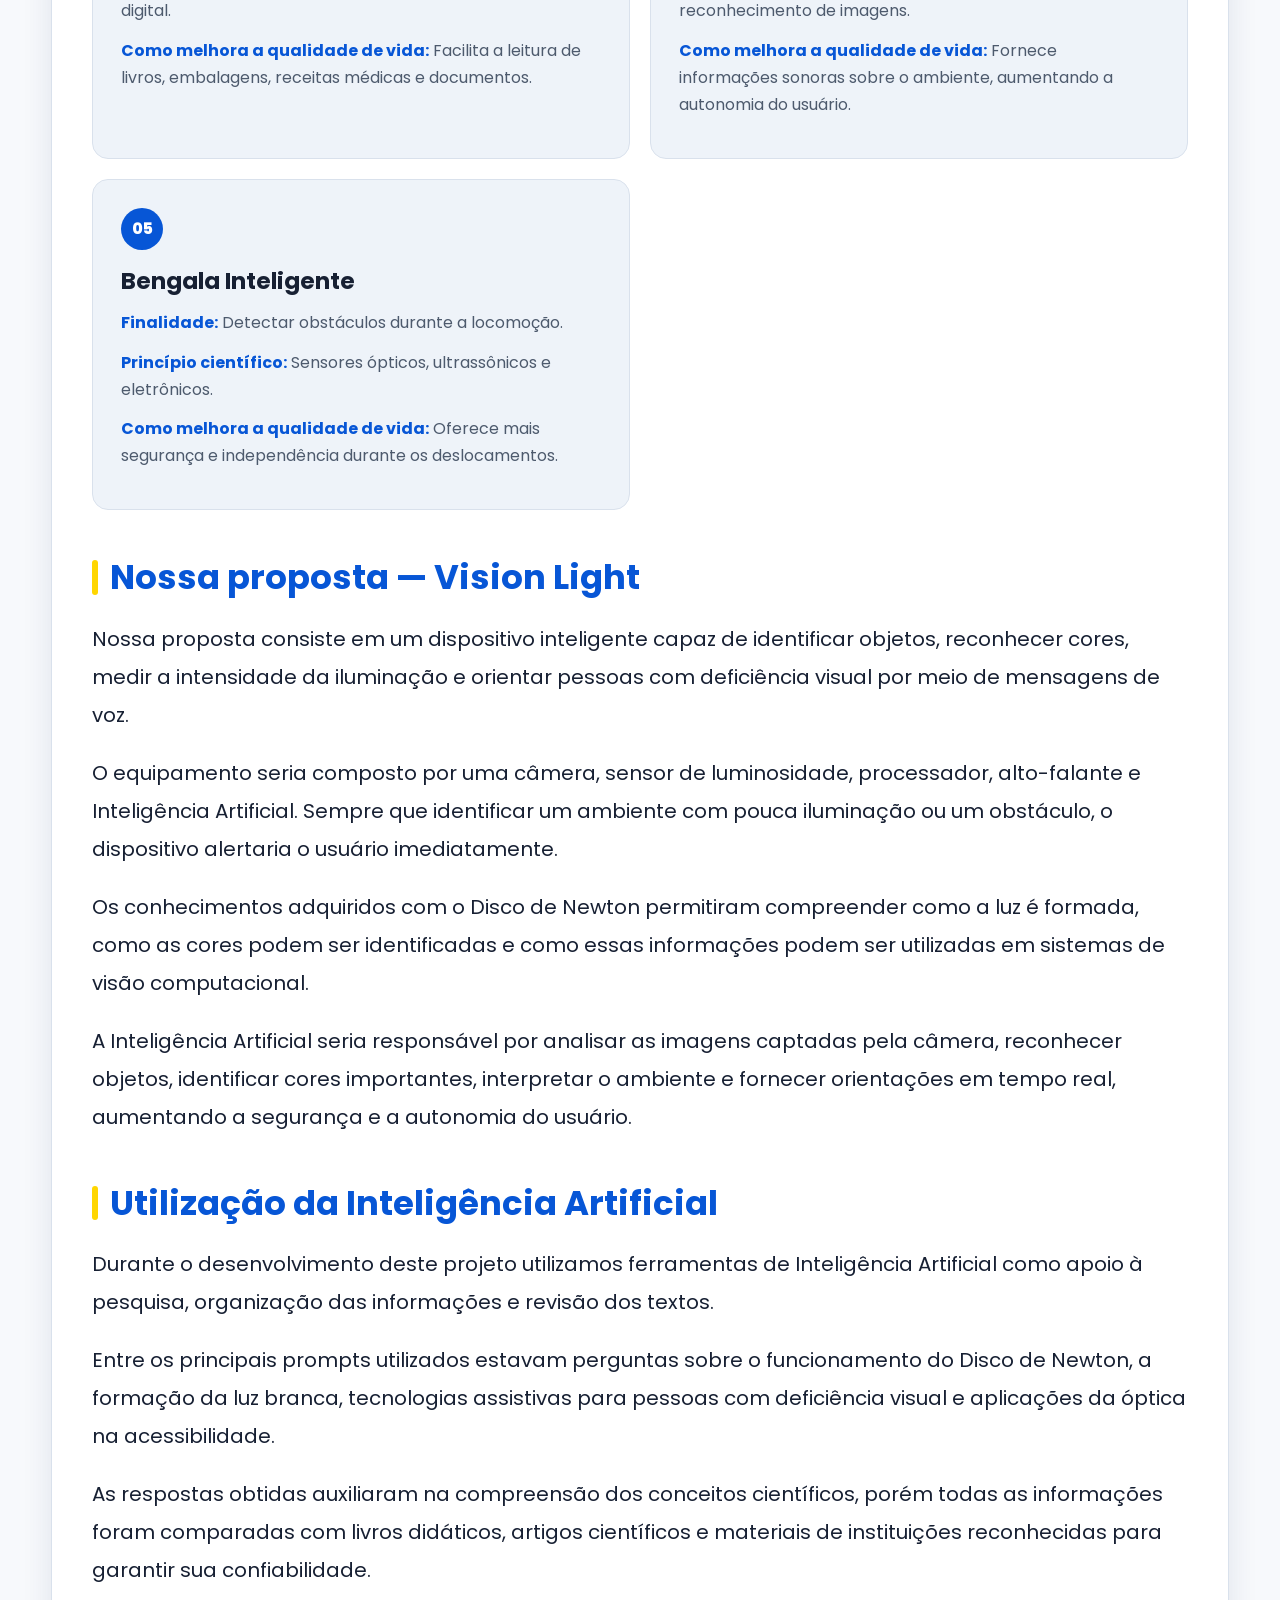
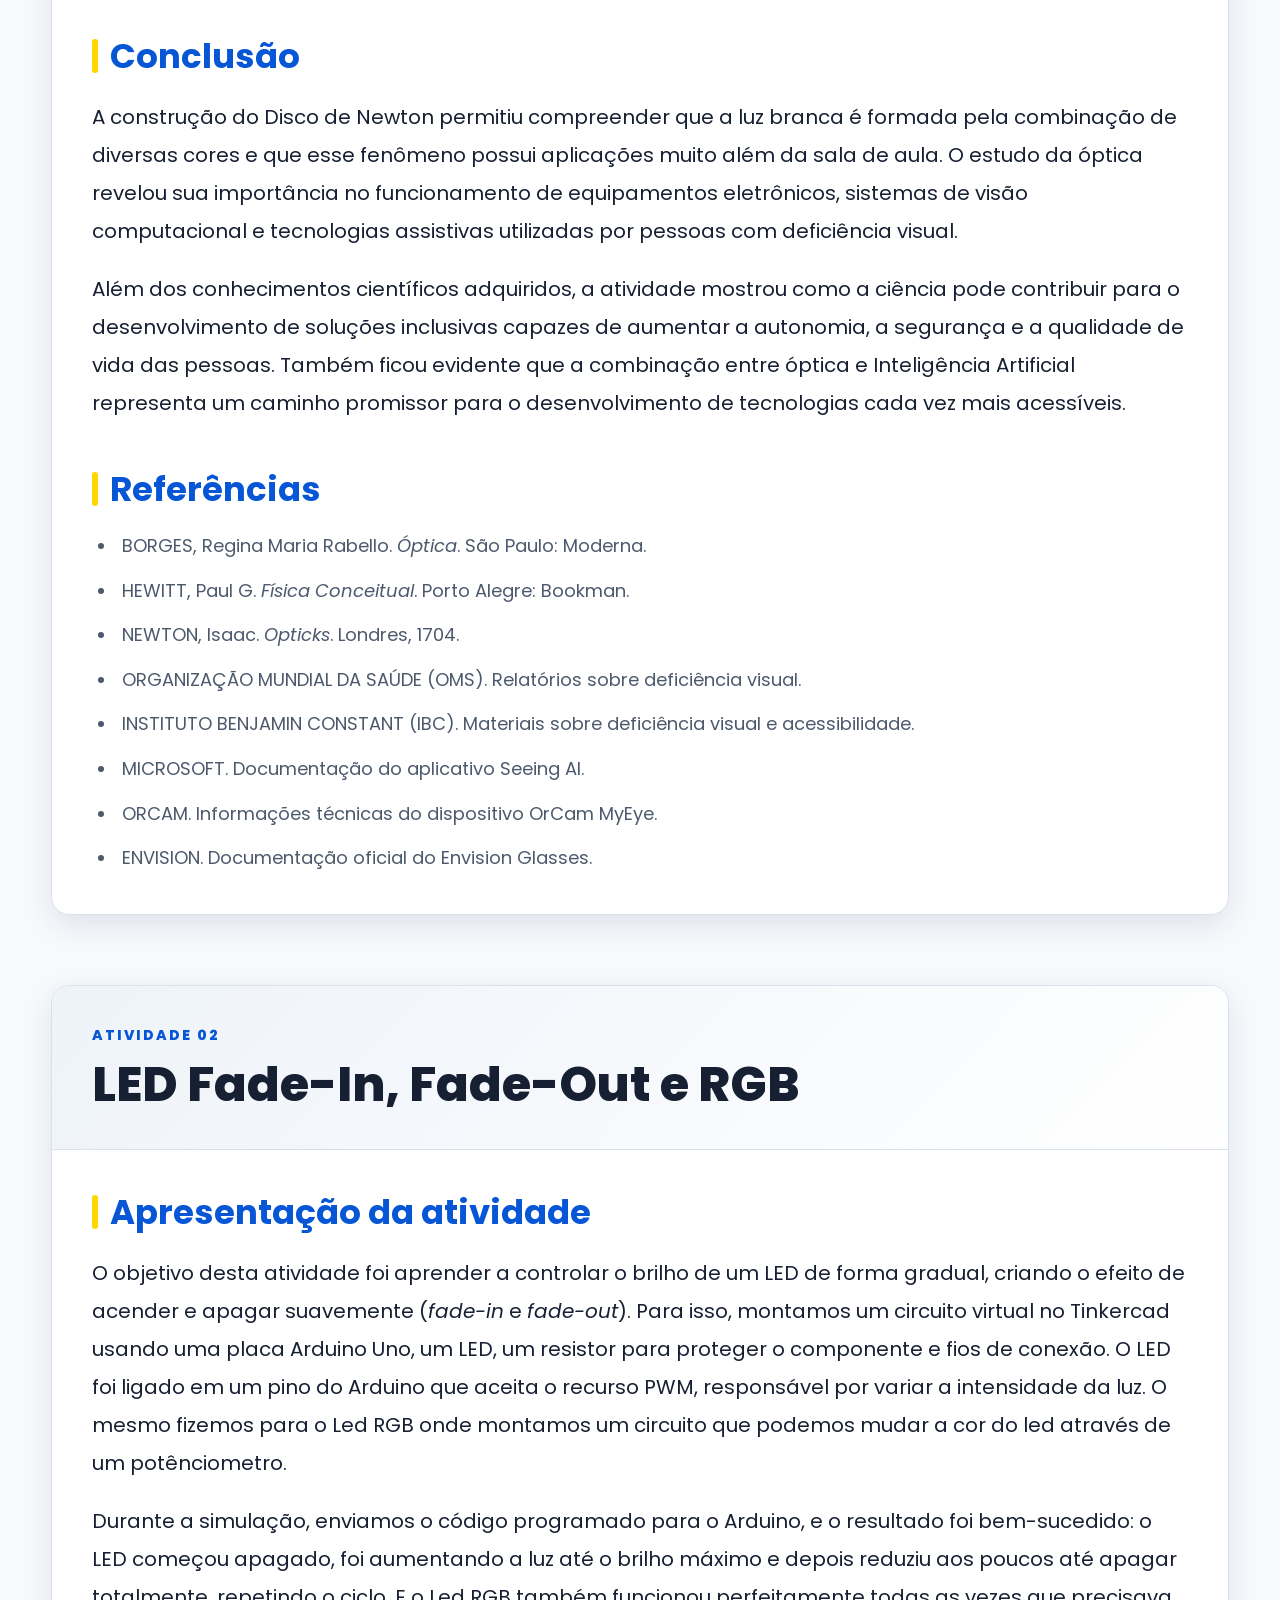
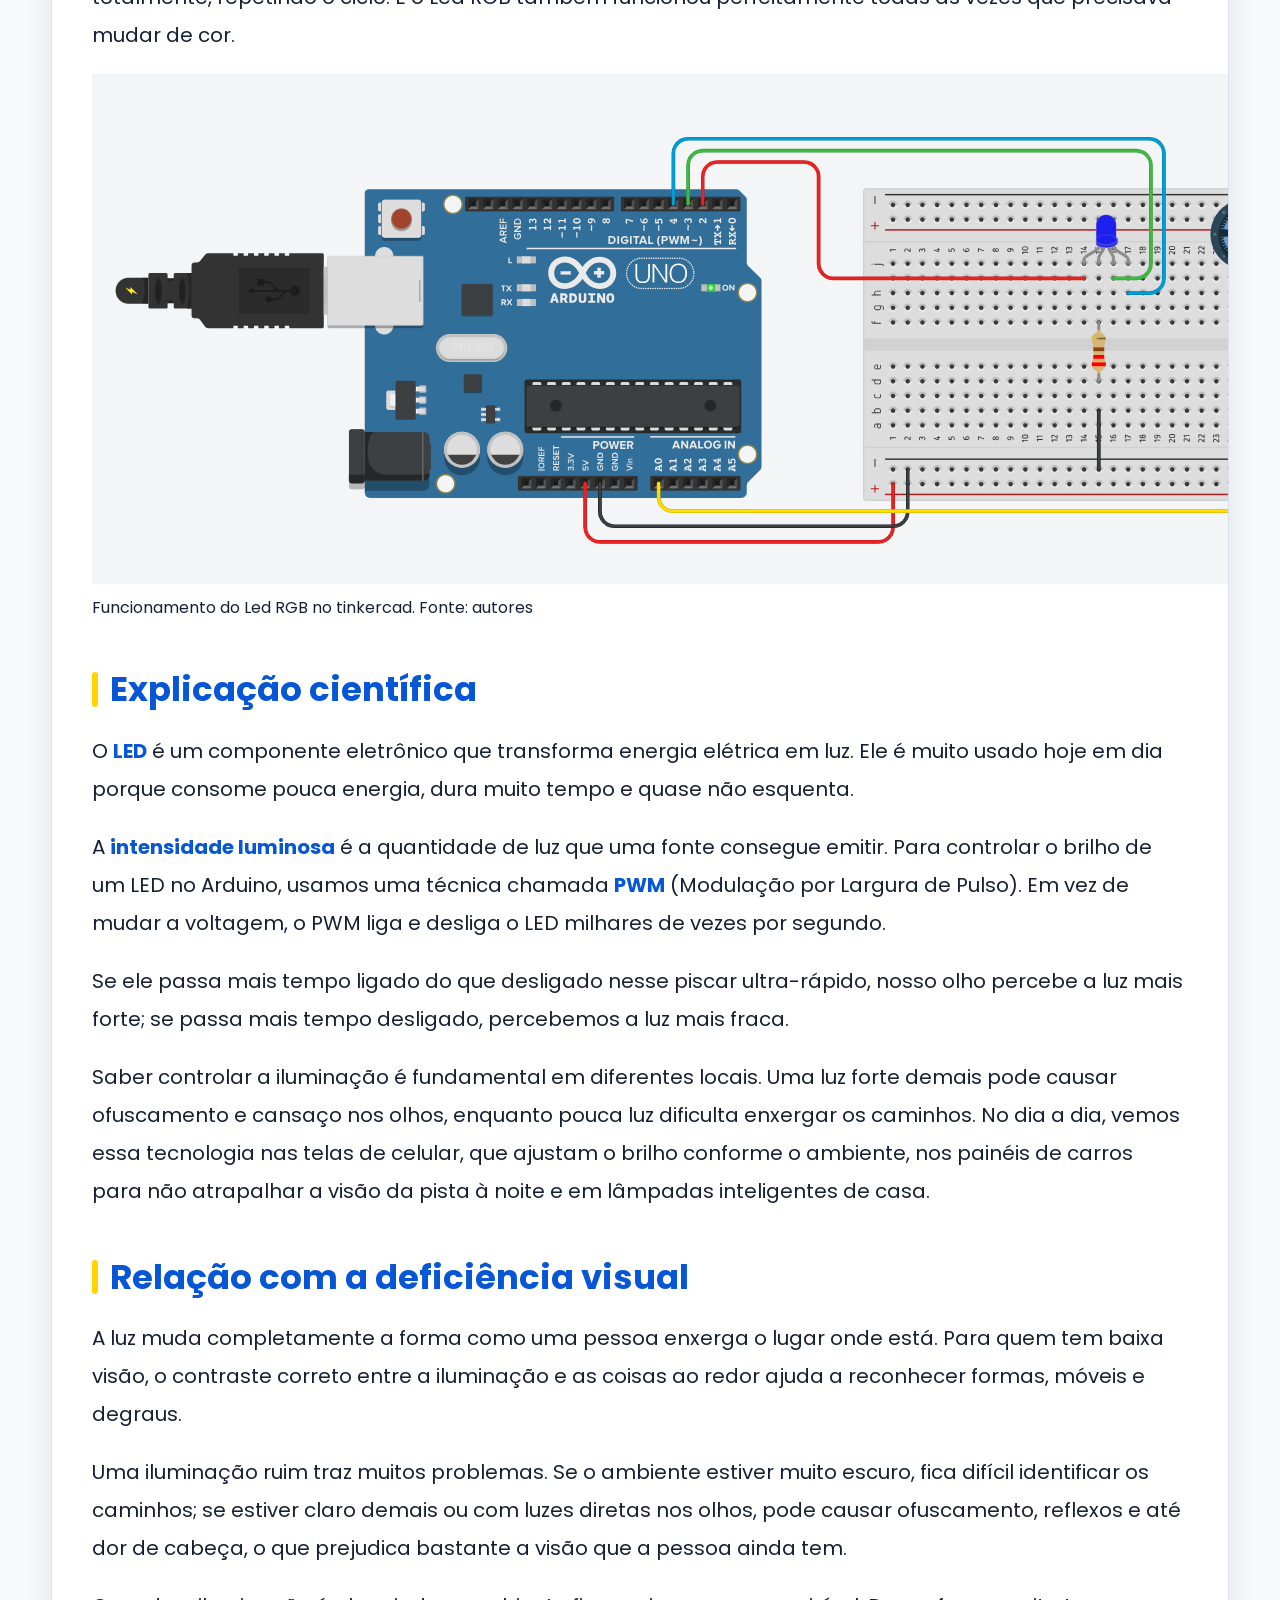
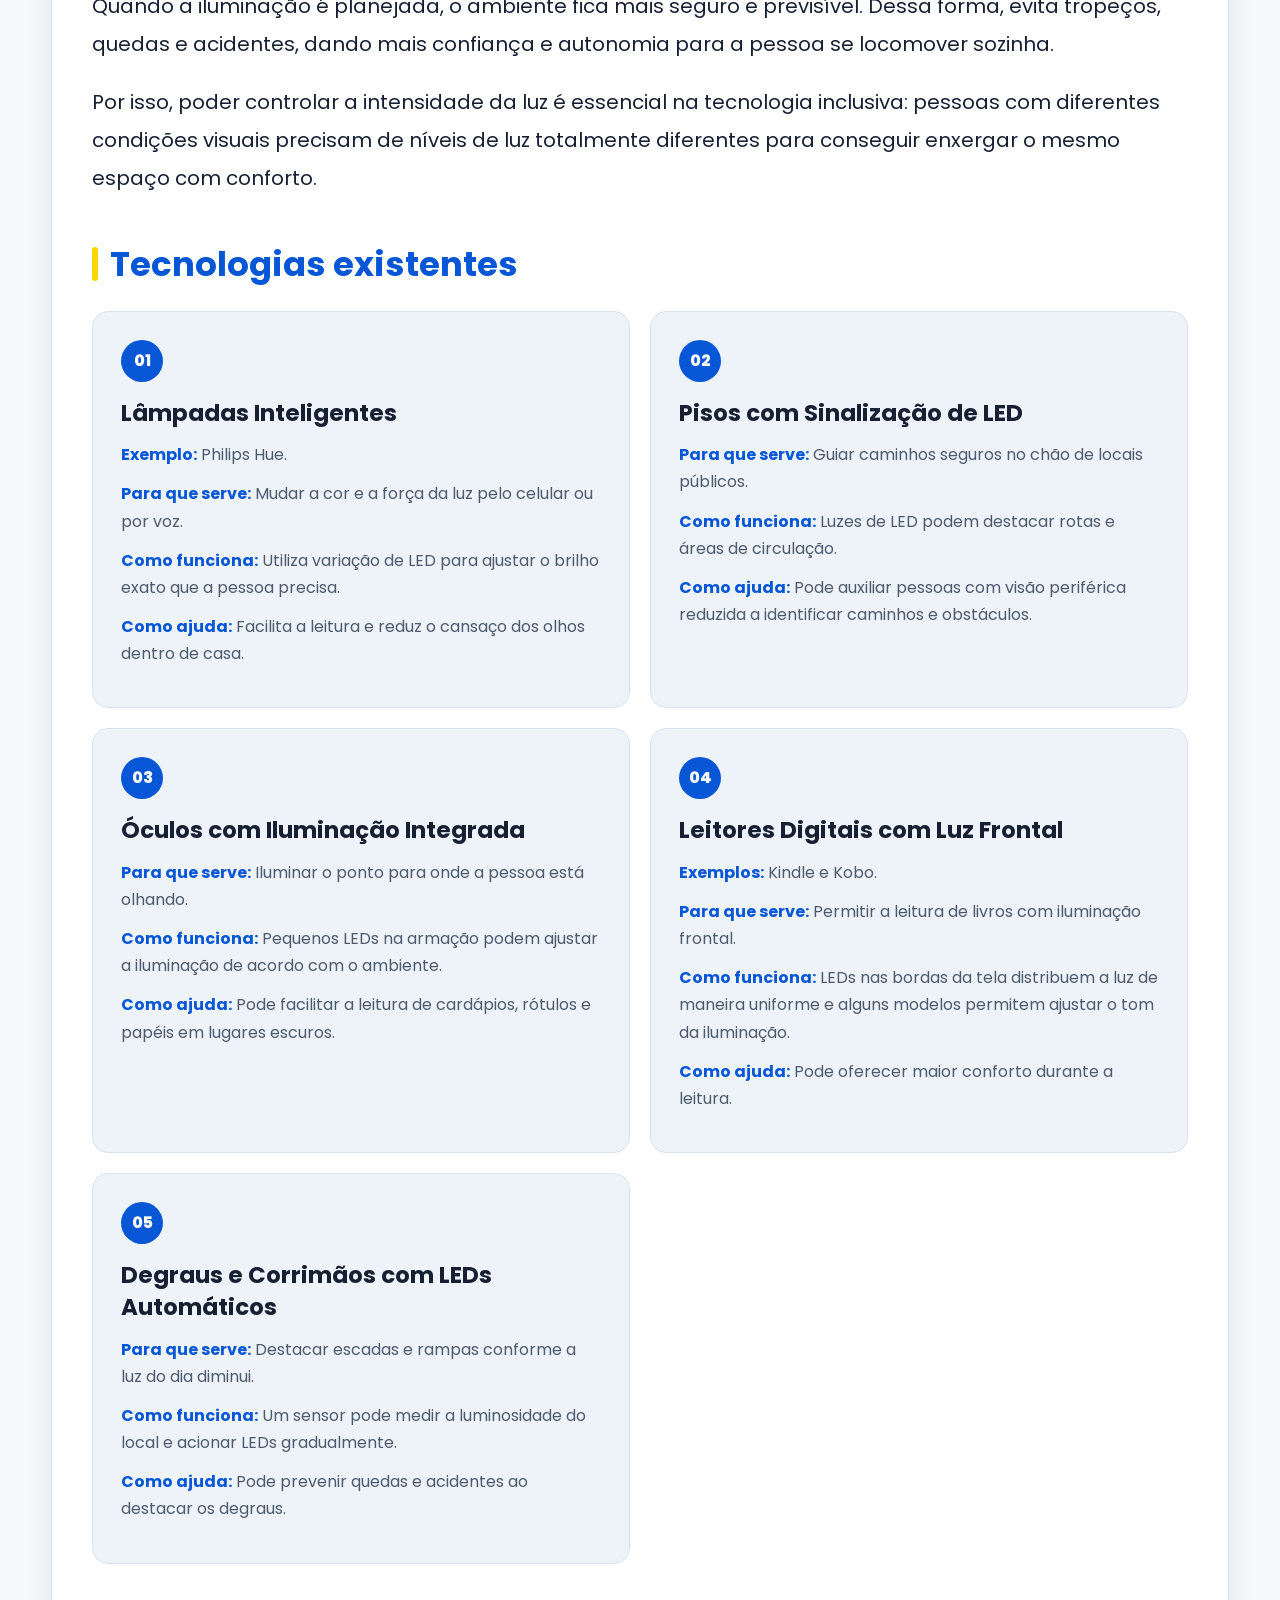
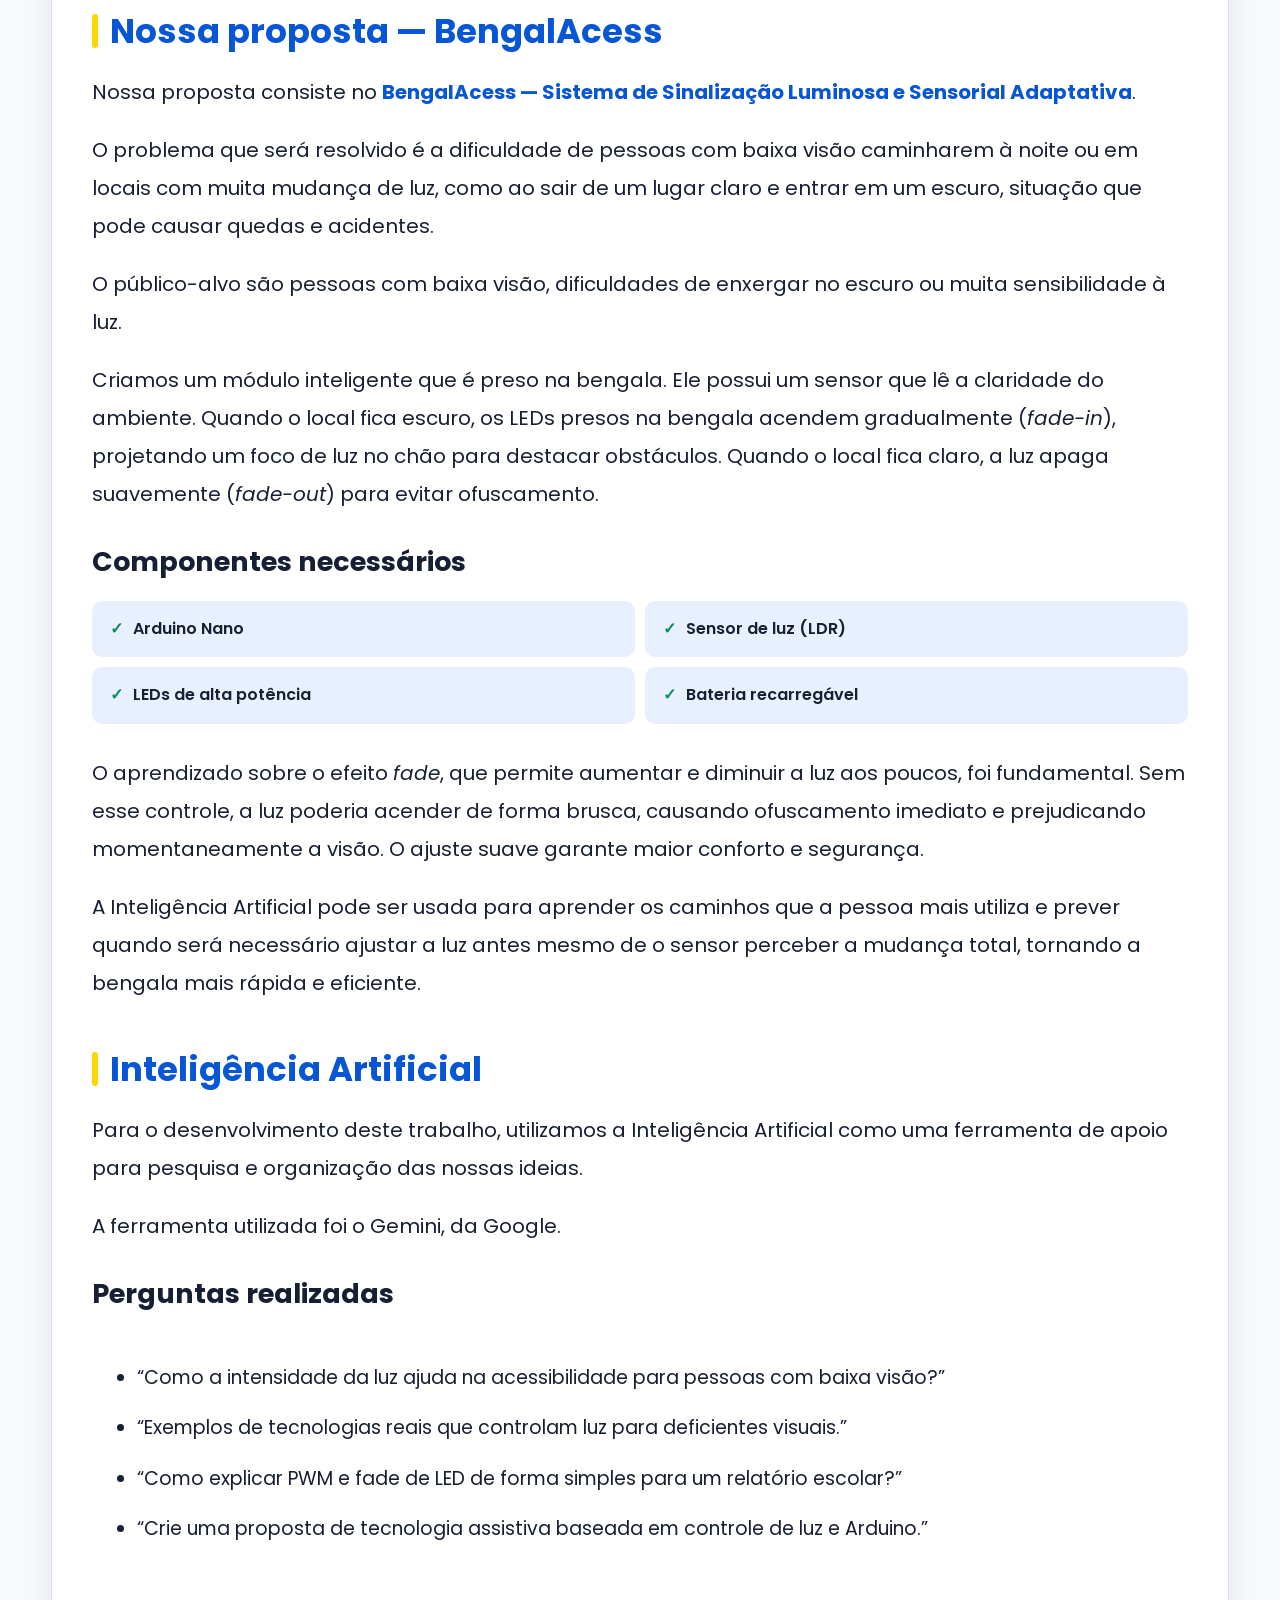
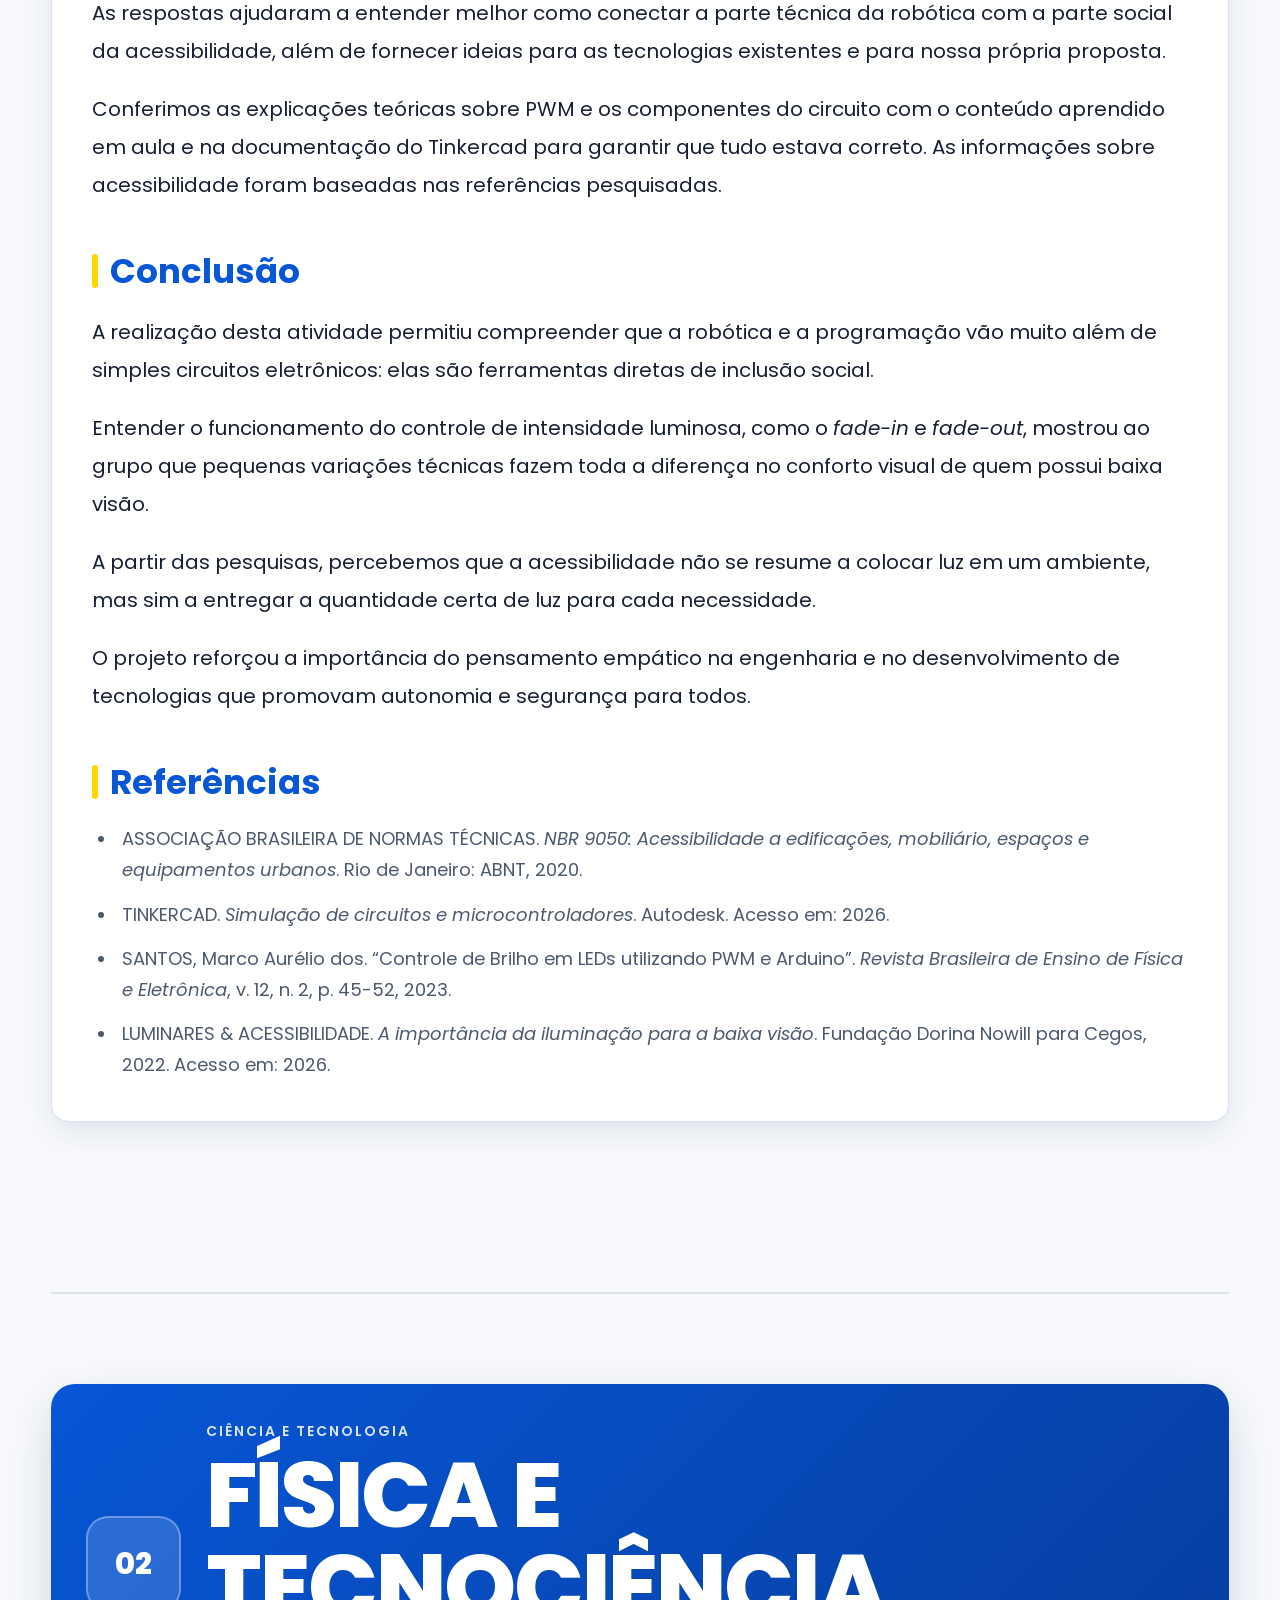
==== commit 55bd7e40: "s" ====
--- a/index.html
+++ b/index.html
@@ -261,7 +261,7 @@
   <tr>
     <!-- Coluna do Vídeo do YouTube -->
     <td width="50%" align="center" valign="top">
-      <b>Vídeo do YouTube</b><br><br>
+      <b>Experimento Disco de Newton - Youtube</b><br><br>
       <iframe 
         width="100%" 
         height="250" 
@@ -276,9 +276,9 @@
     
     <!-- Coluna da Imagem -->
     <td width="50%" align="center" valign="top">
-      <b>Sua Imagem</b><br><br>
+      <b>Materiais utilixados</b><br><br>
       <img 
-        src="imagem.png" 
+        src="materiais.png" 
         width="100%" 
         height="250" 
         style="object-fit: cover; border-radius: 8px;">
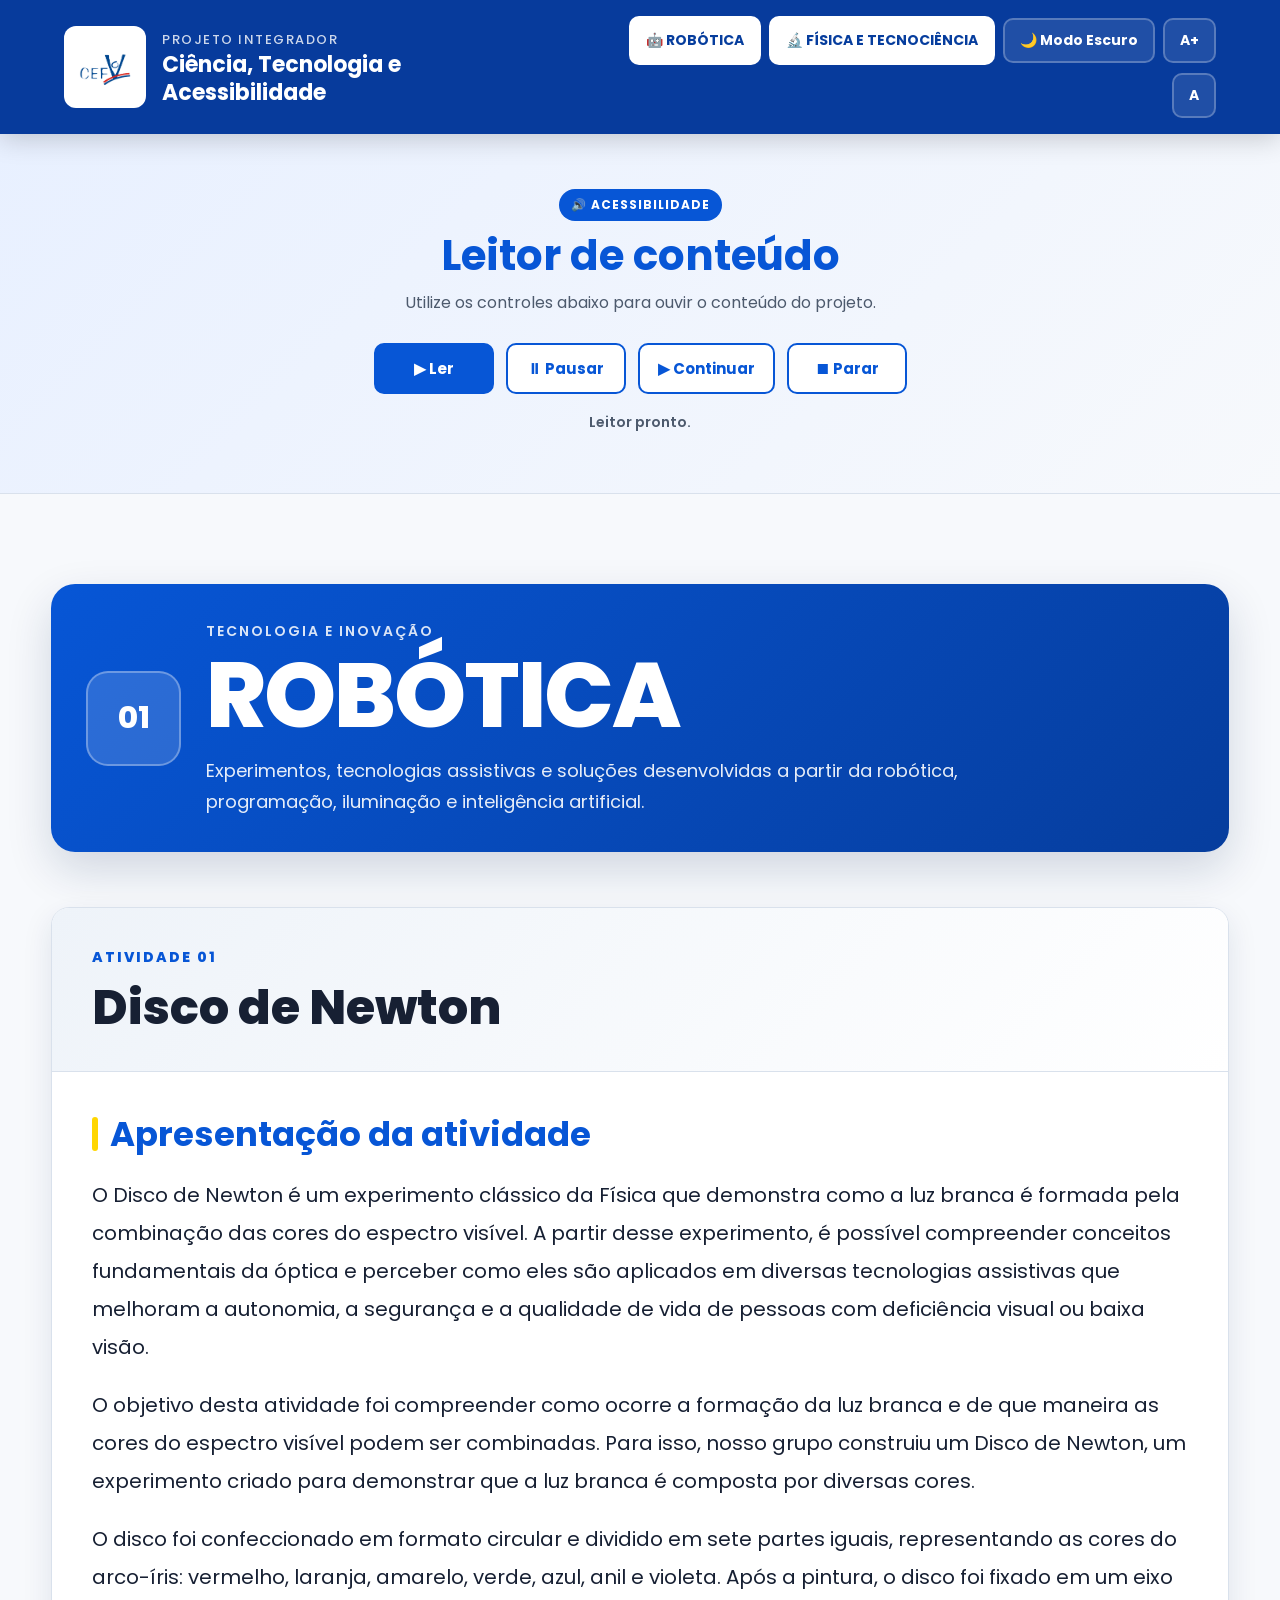
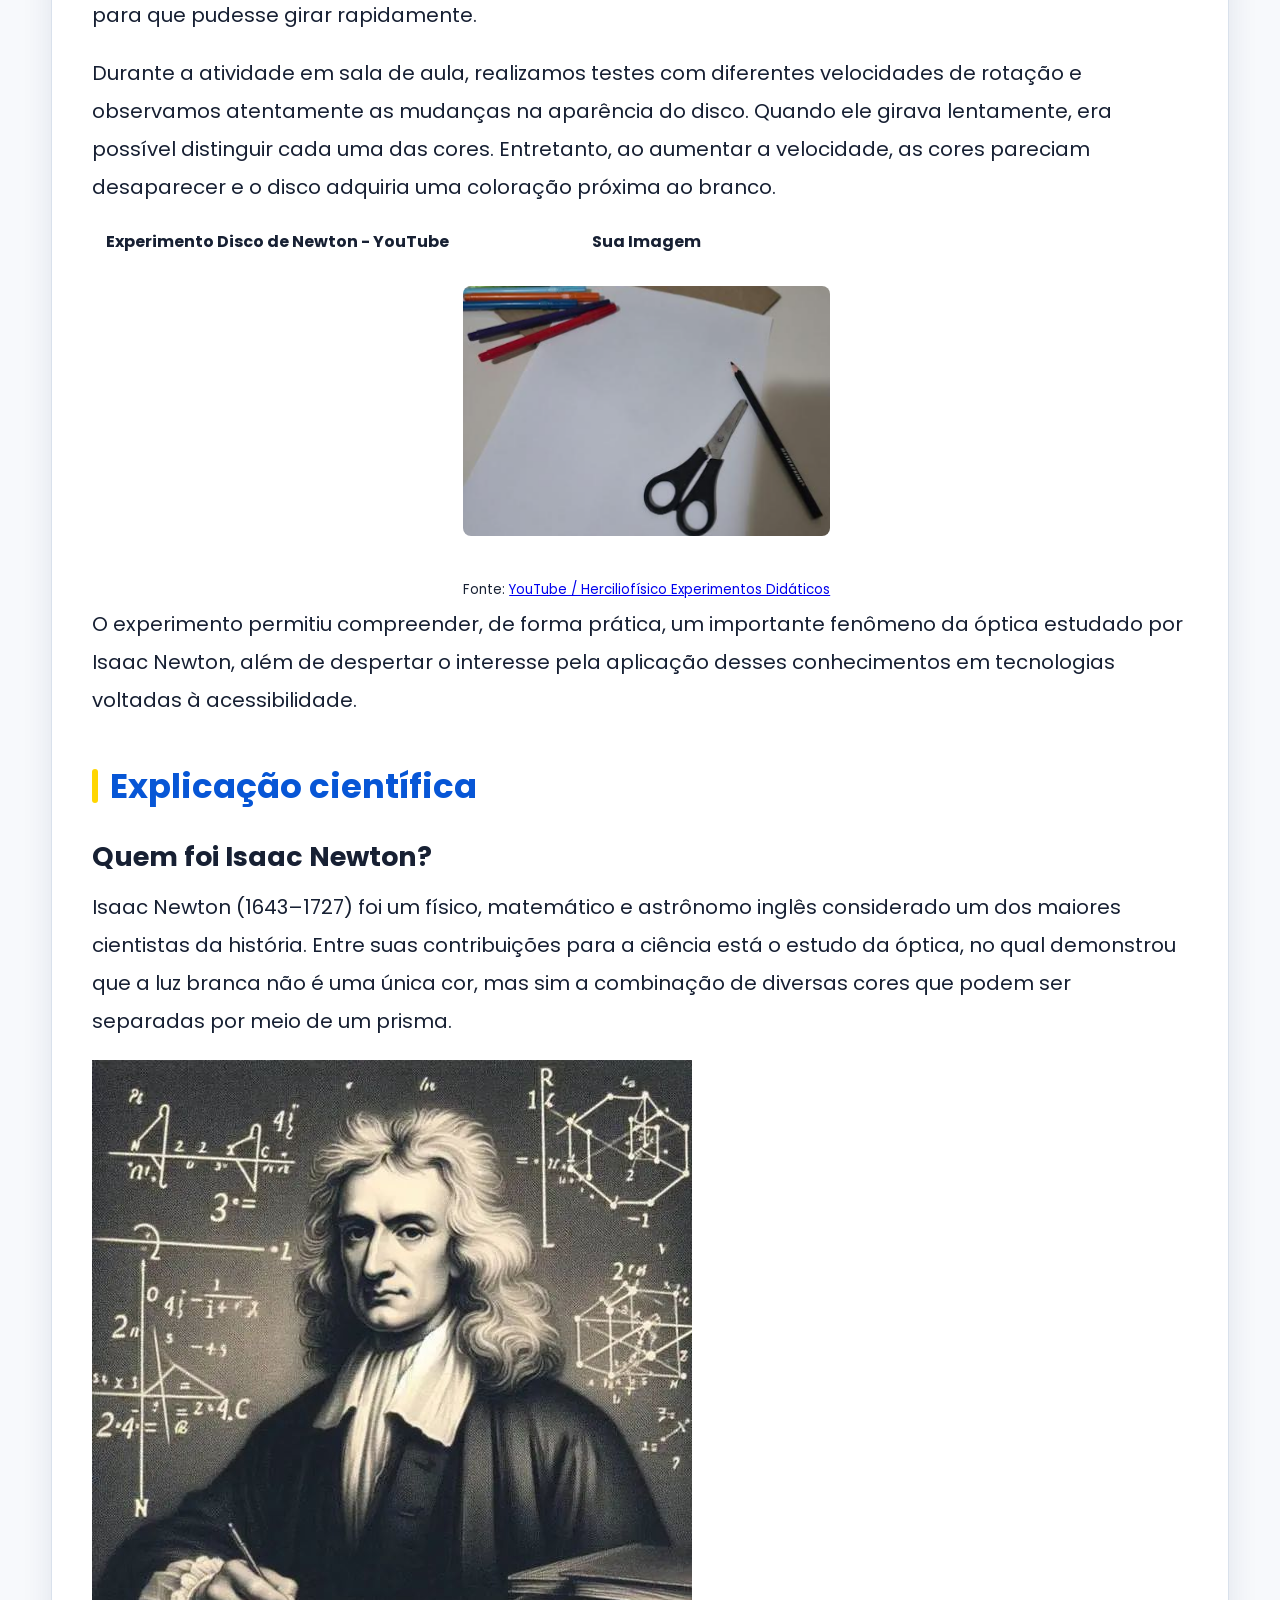
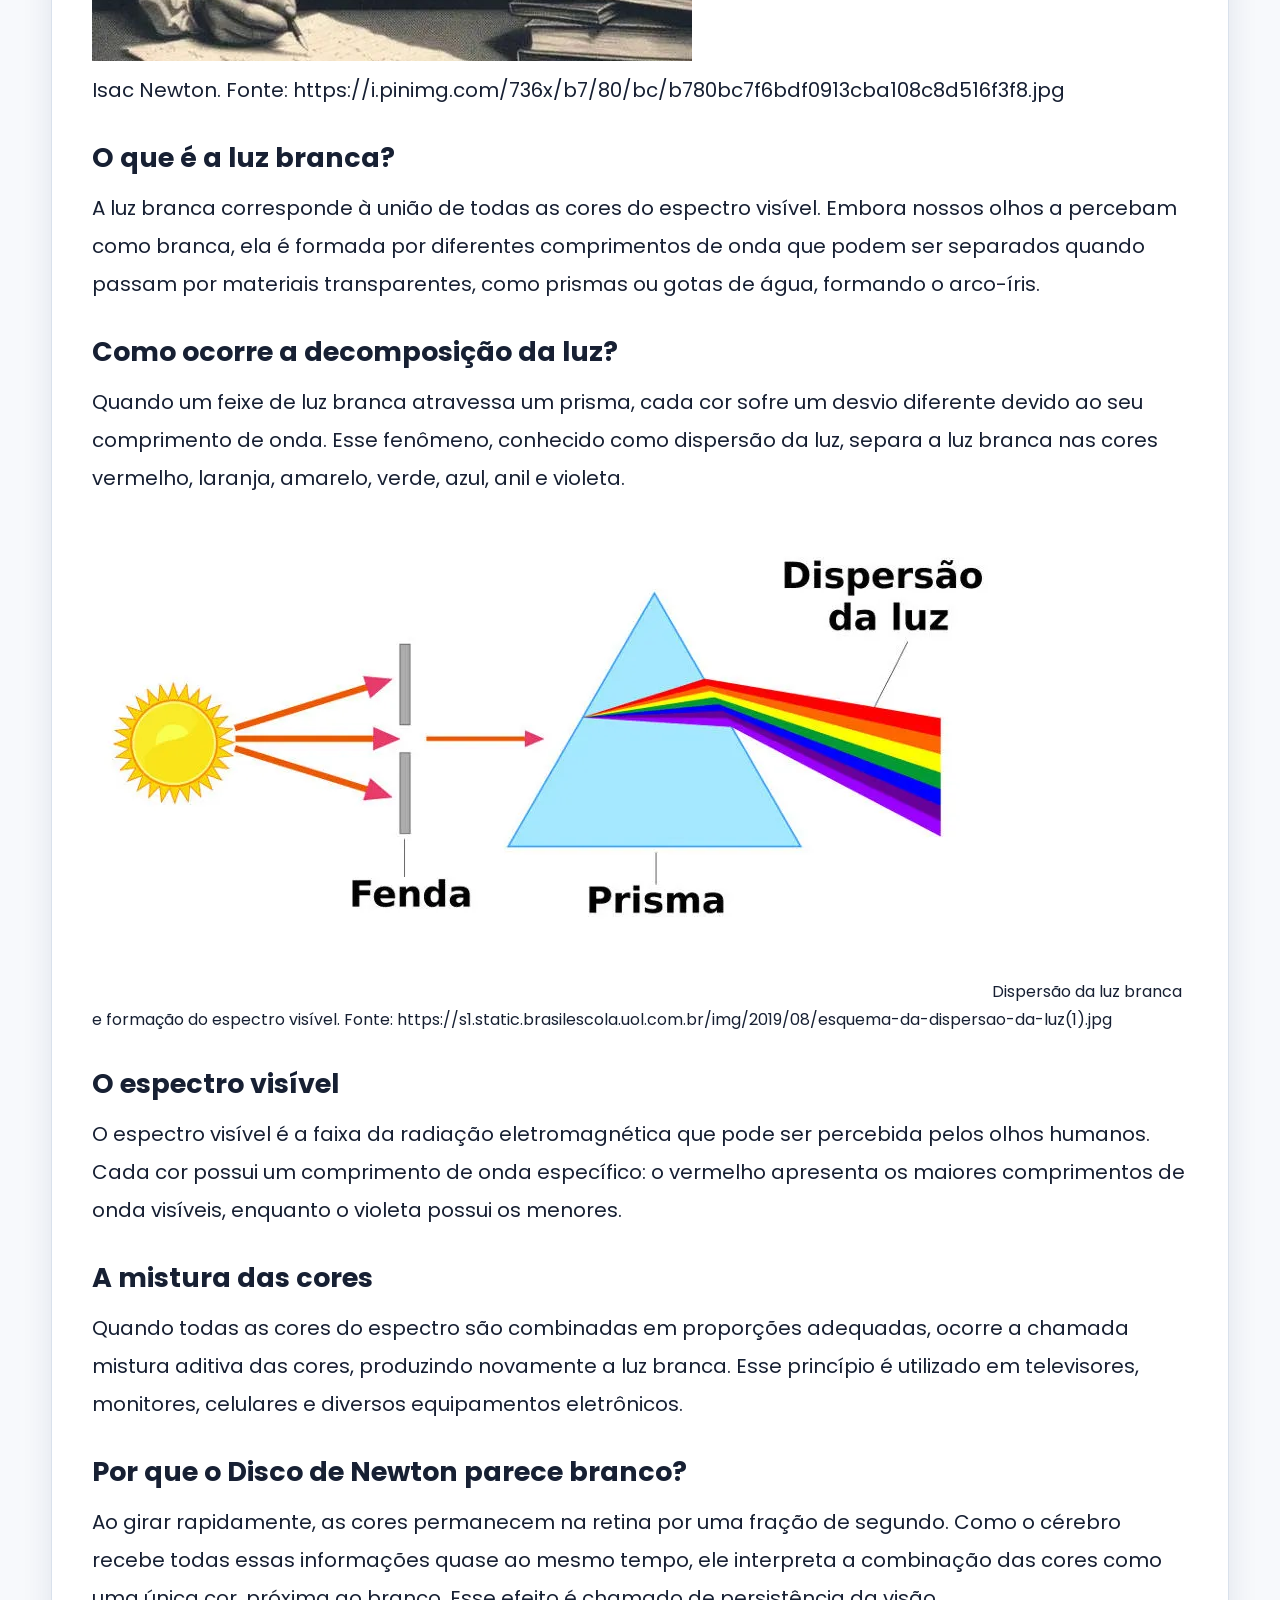
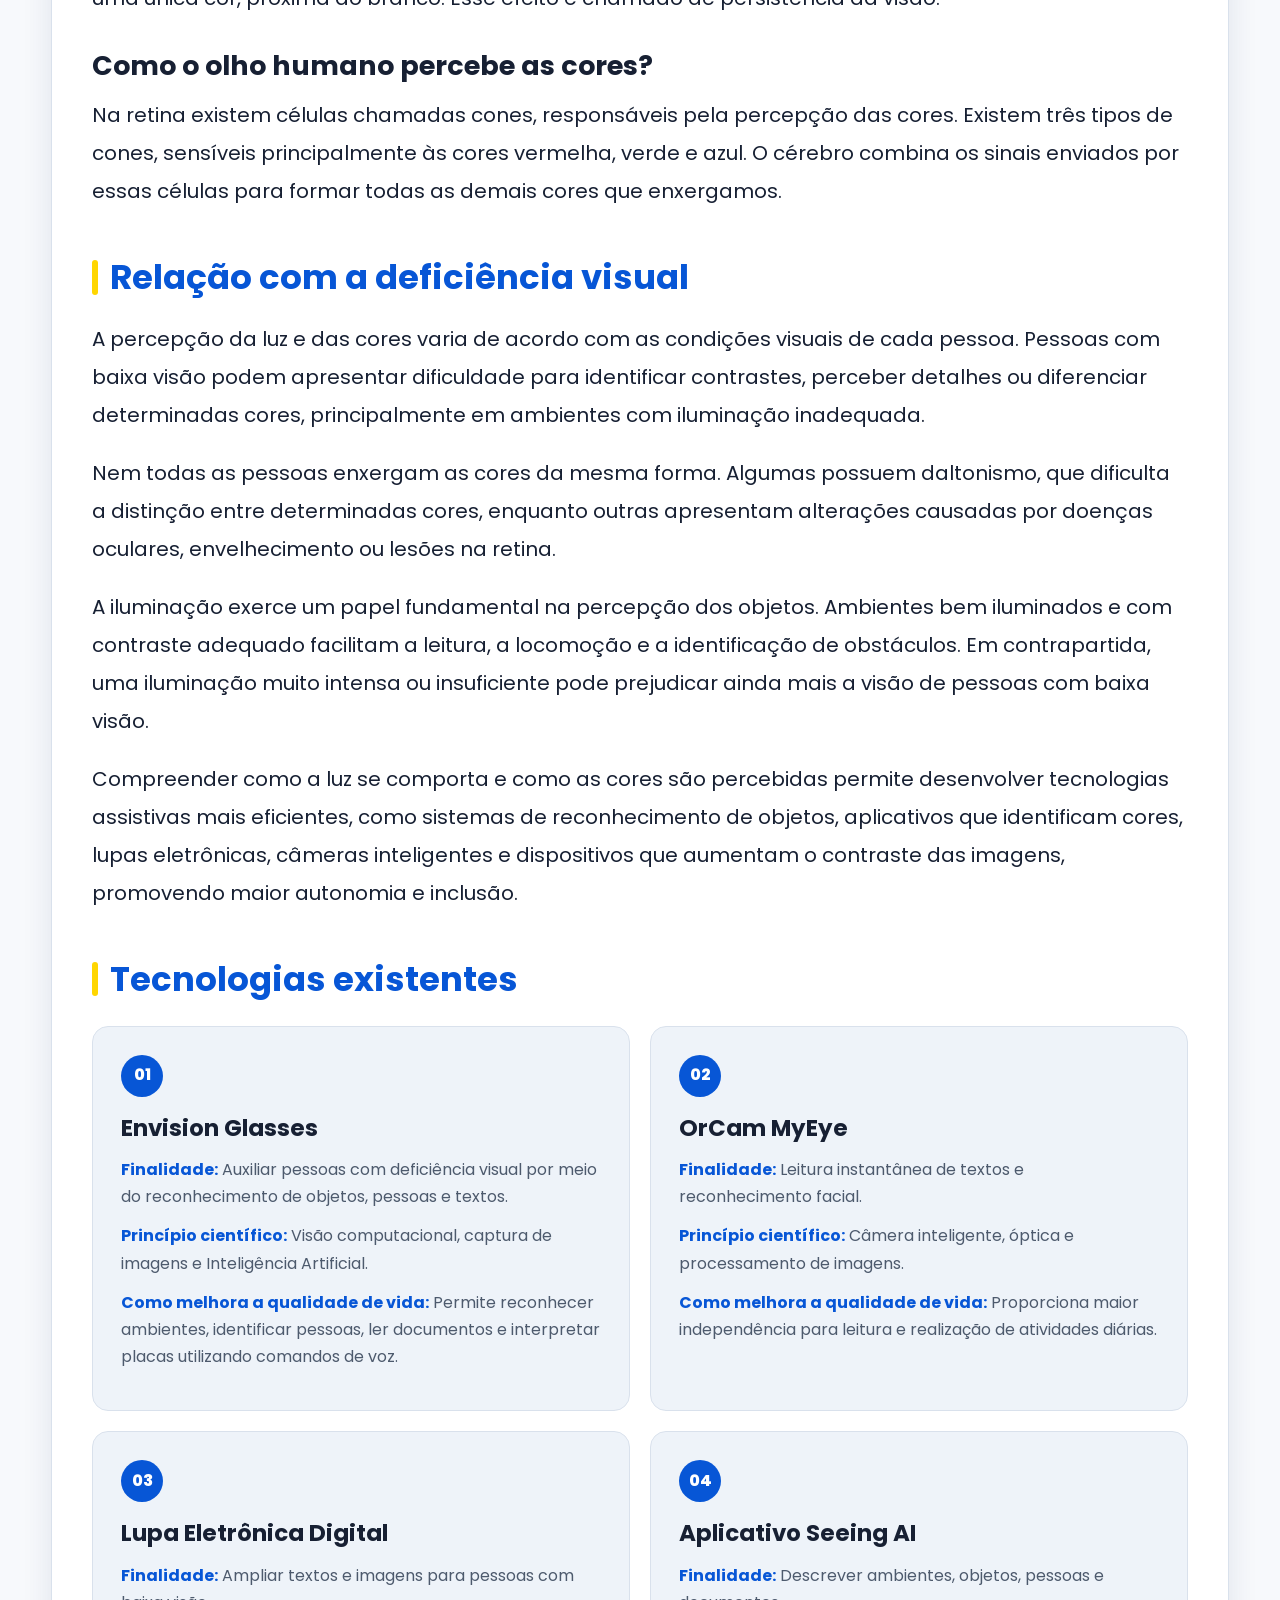
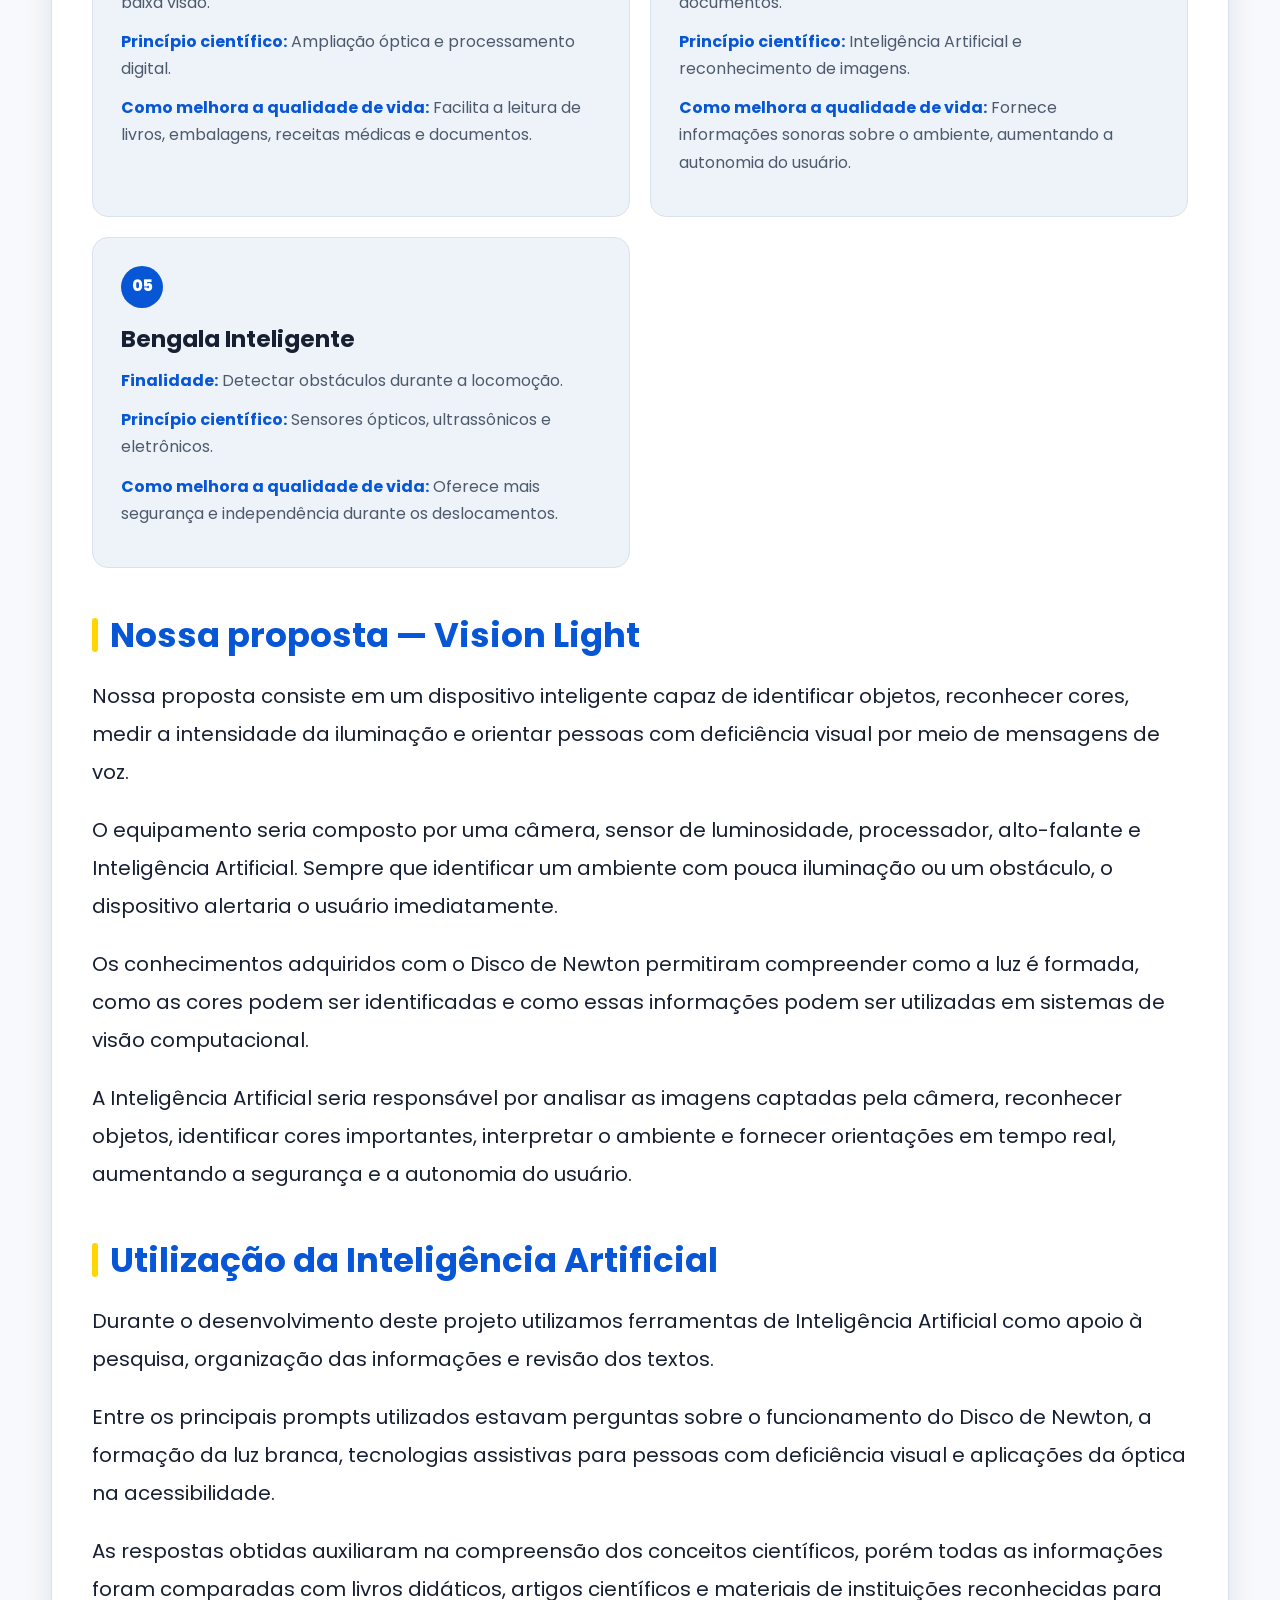
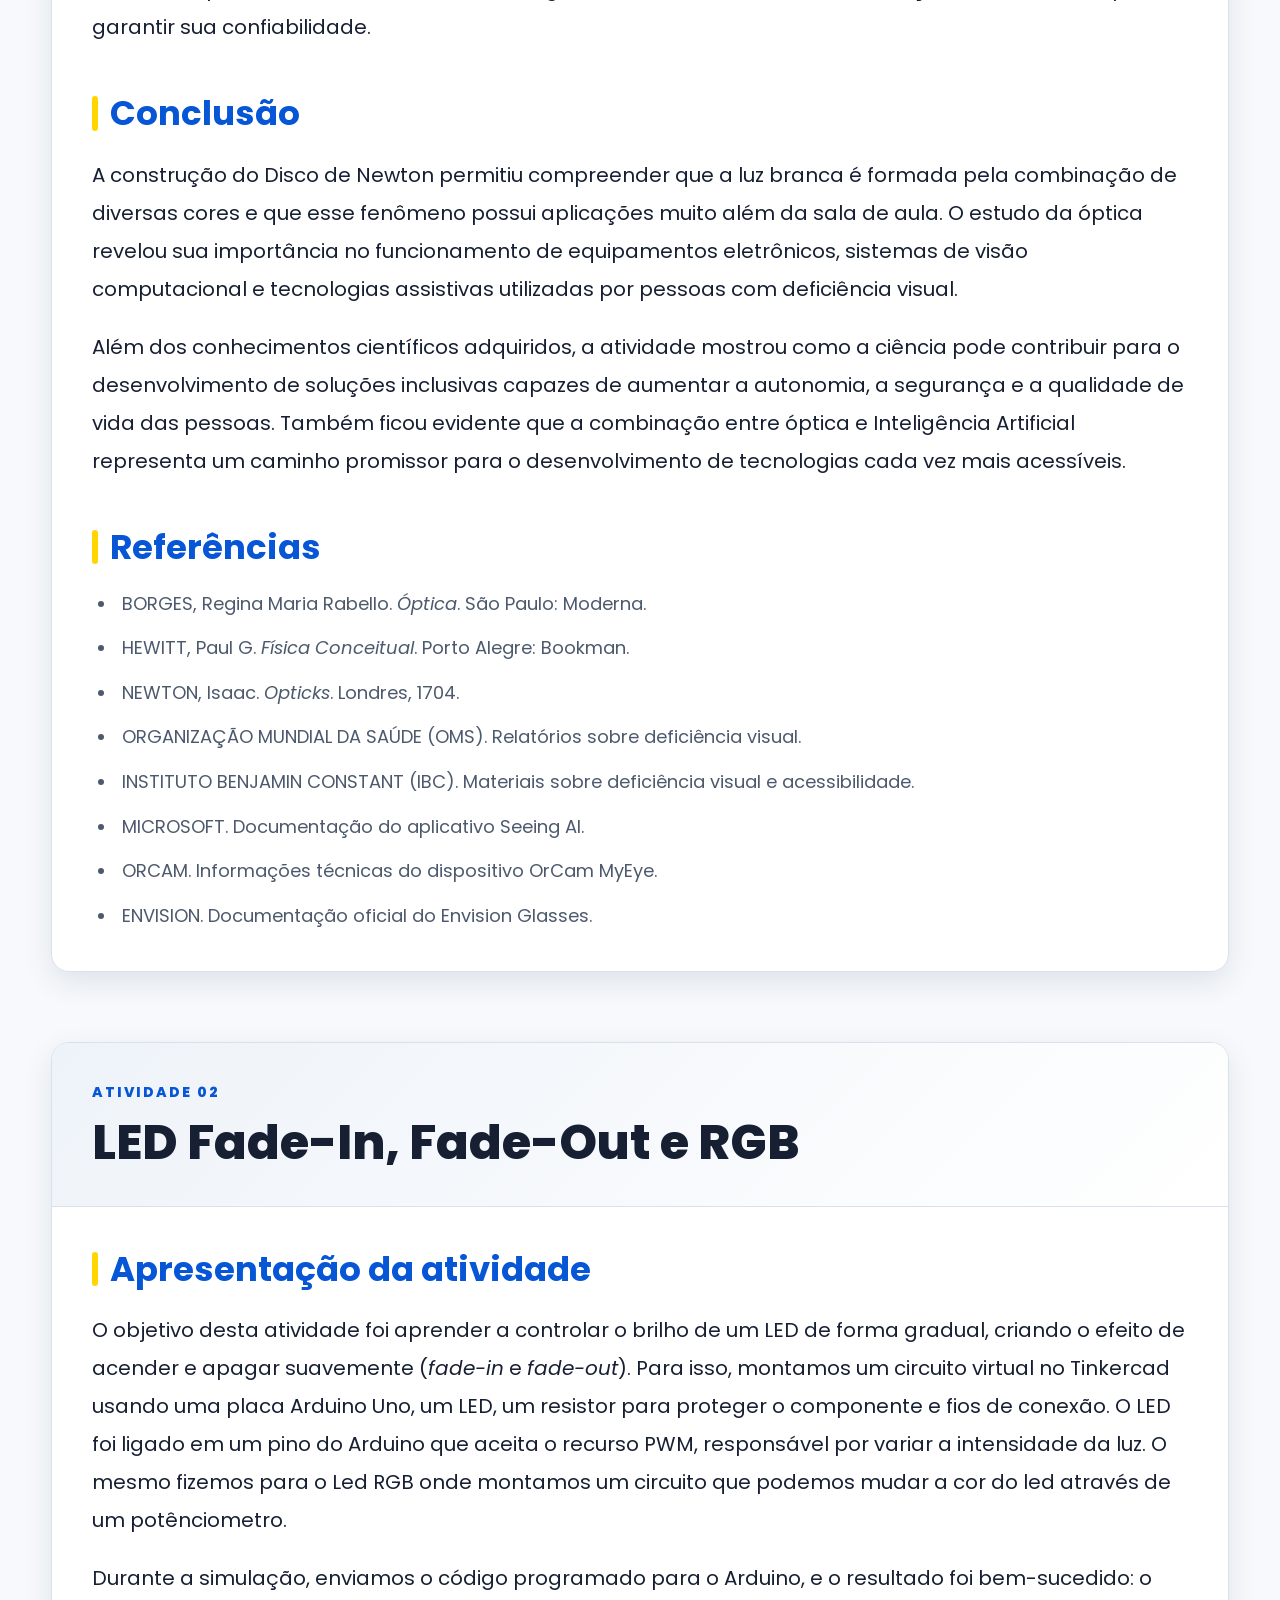
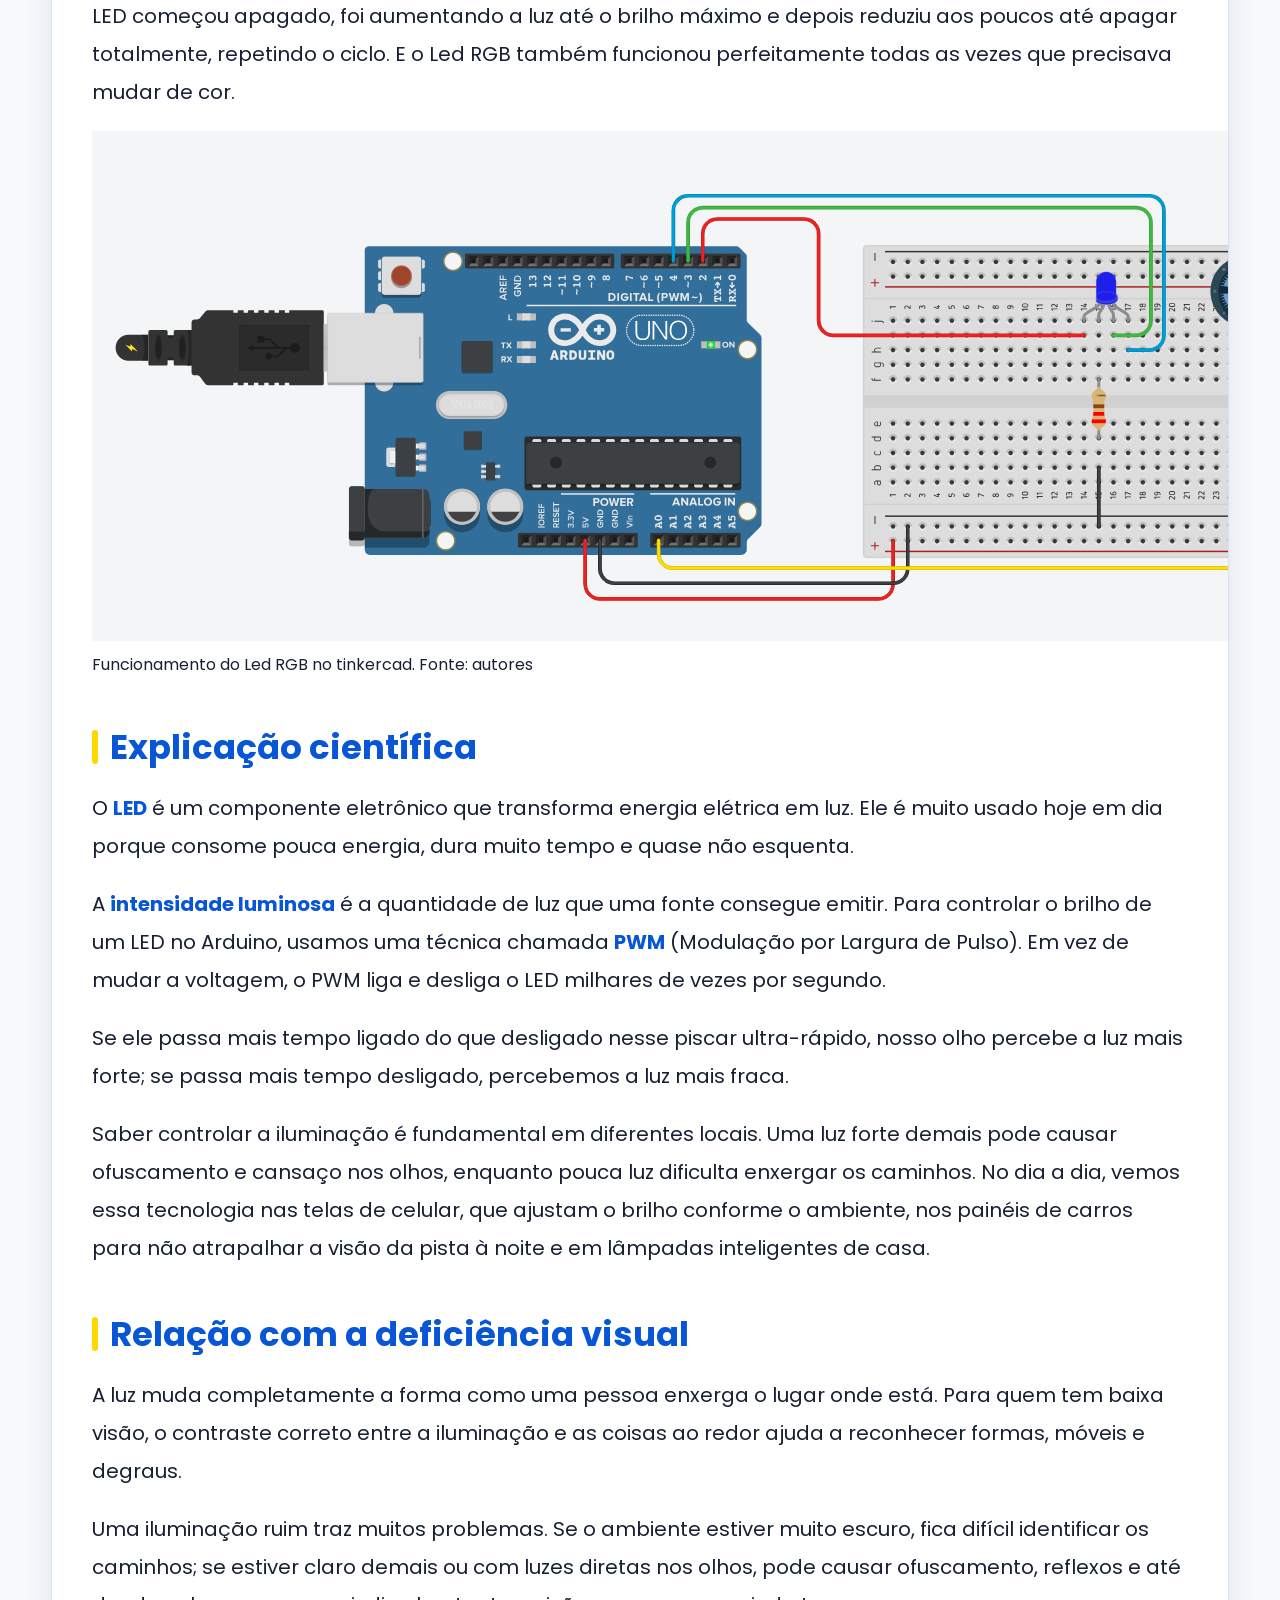
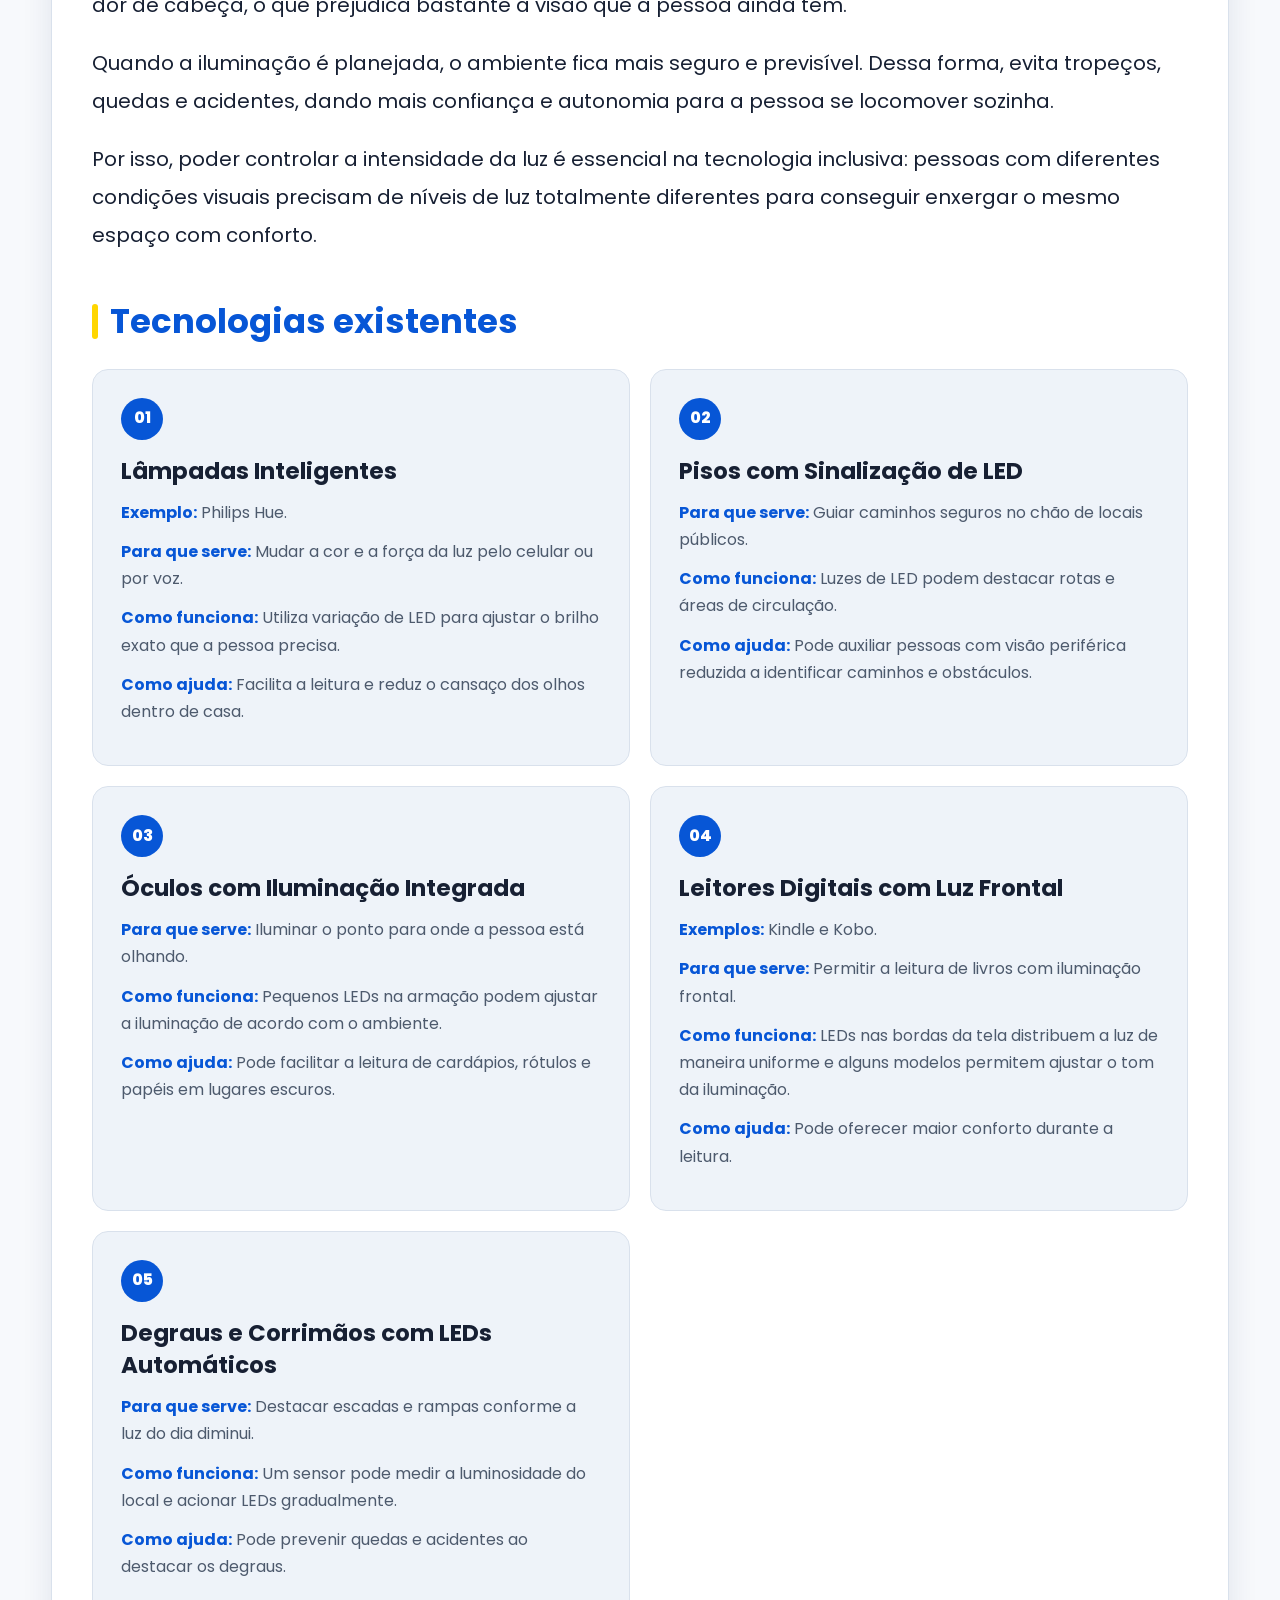
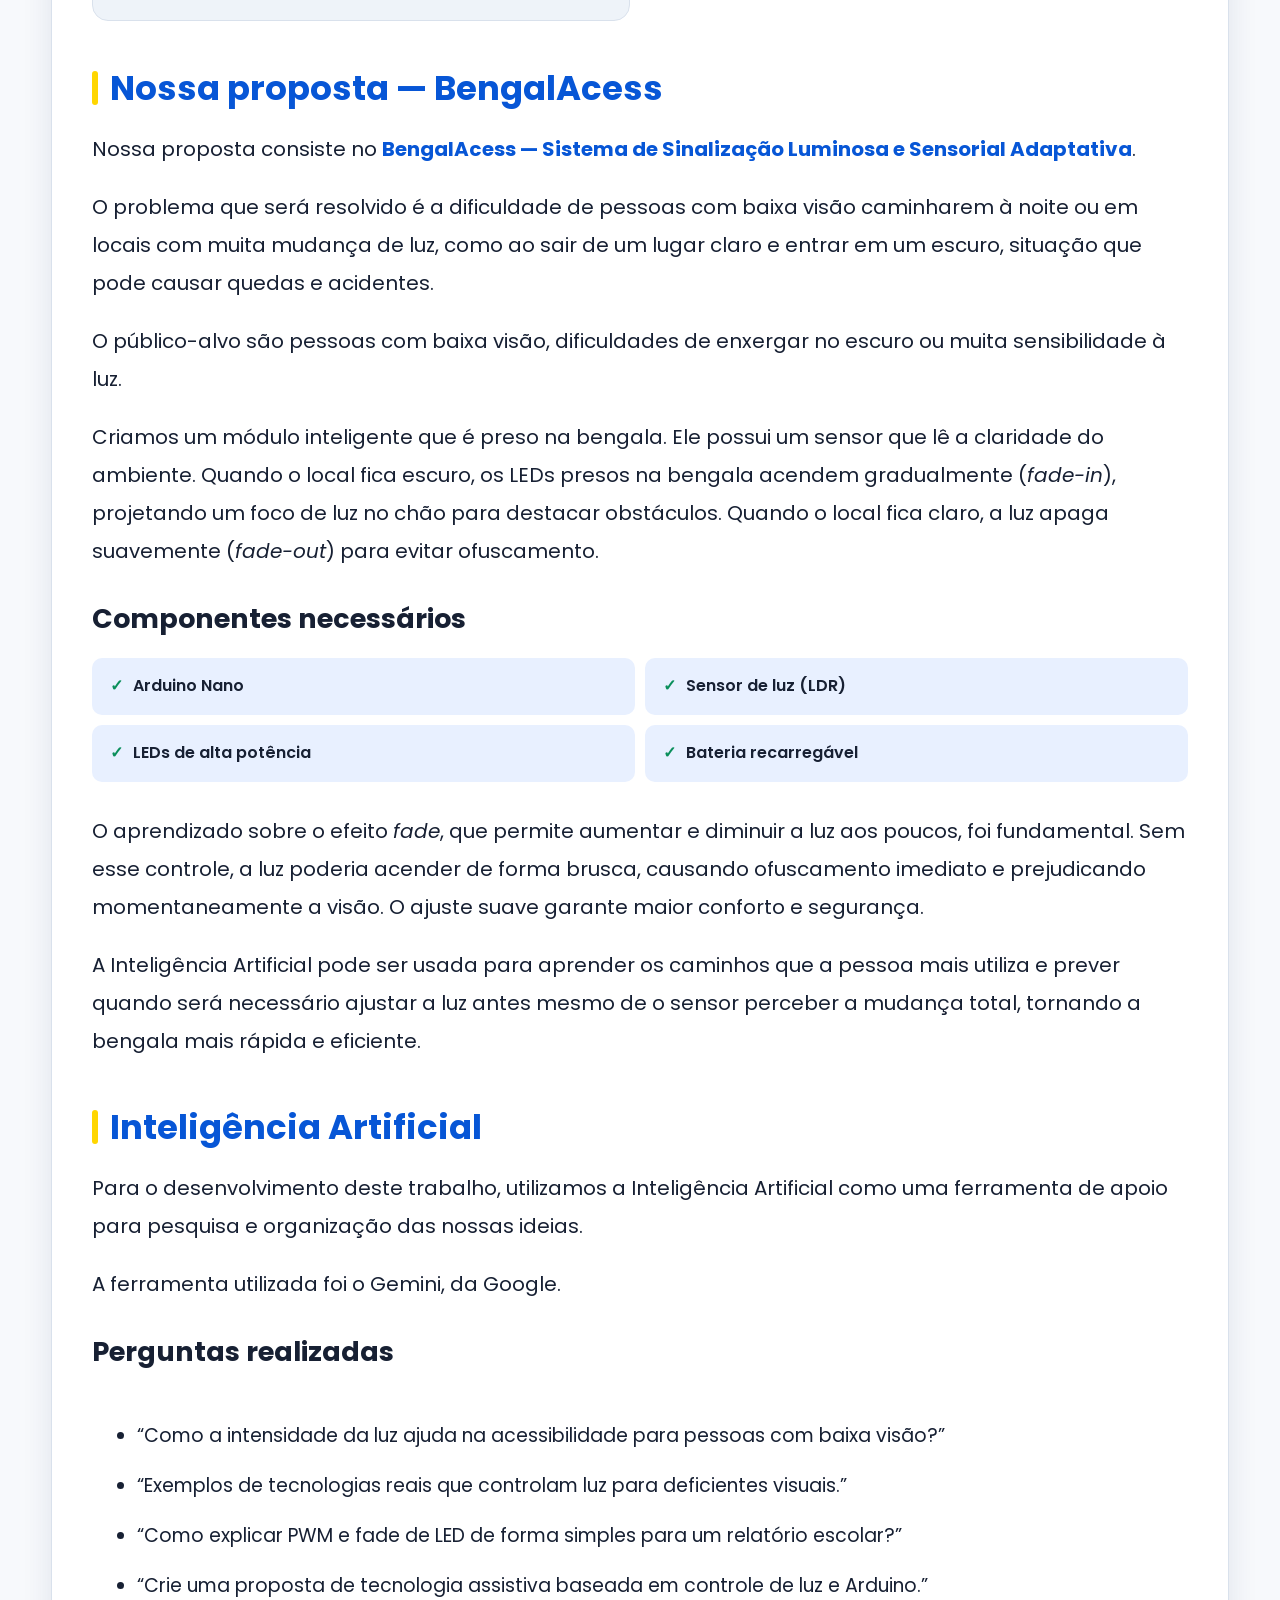
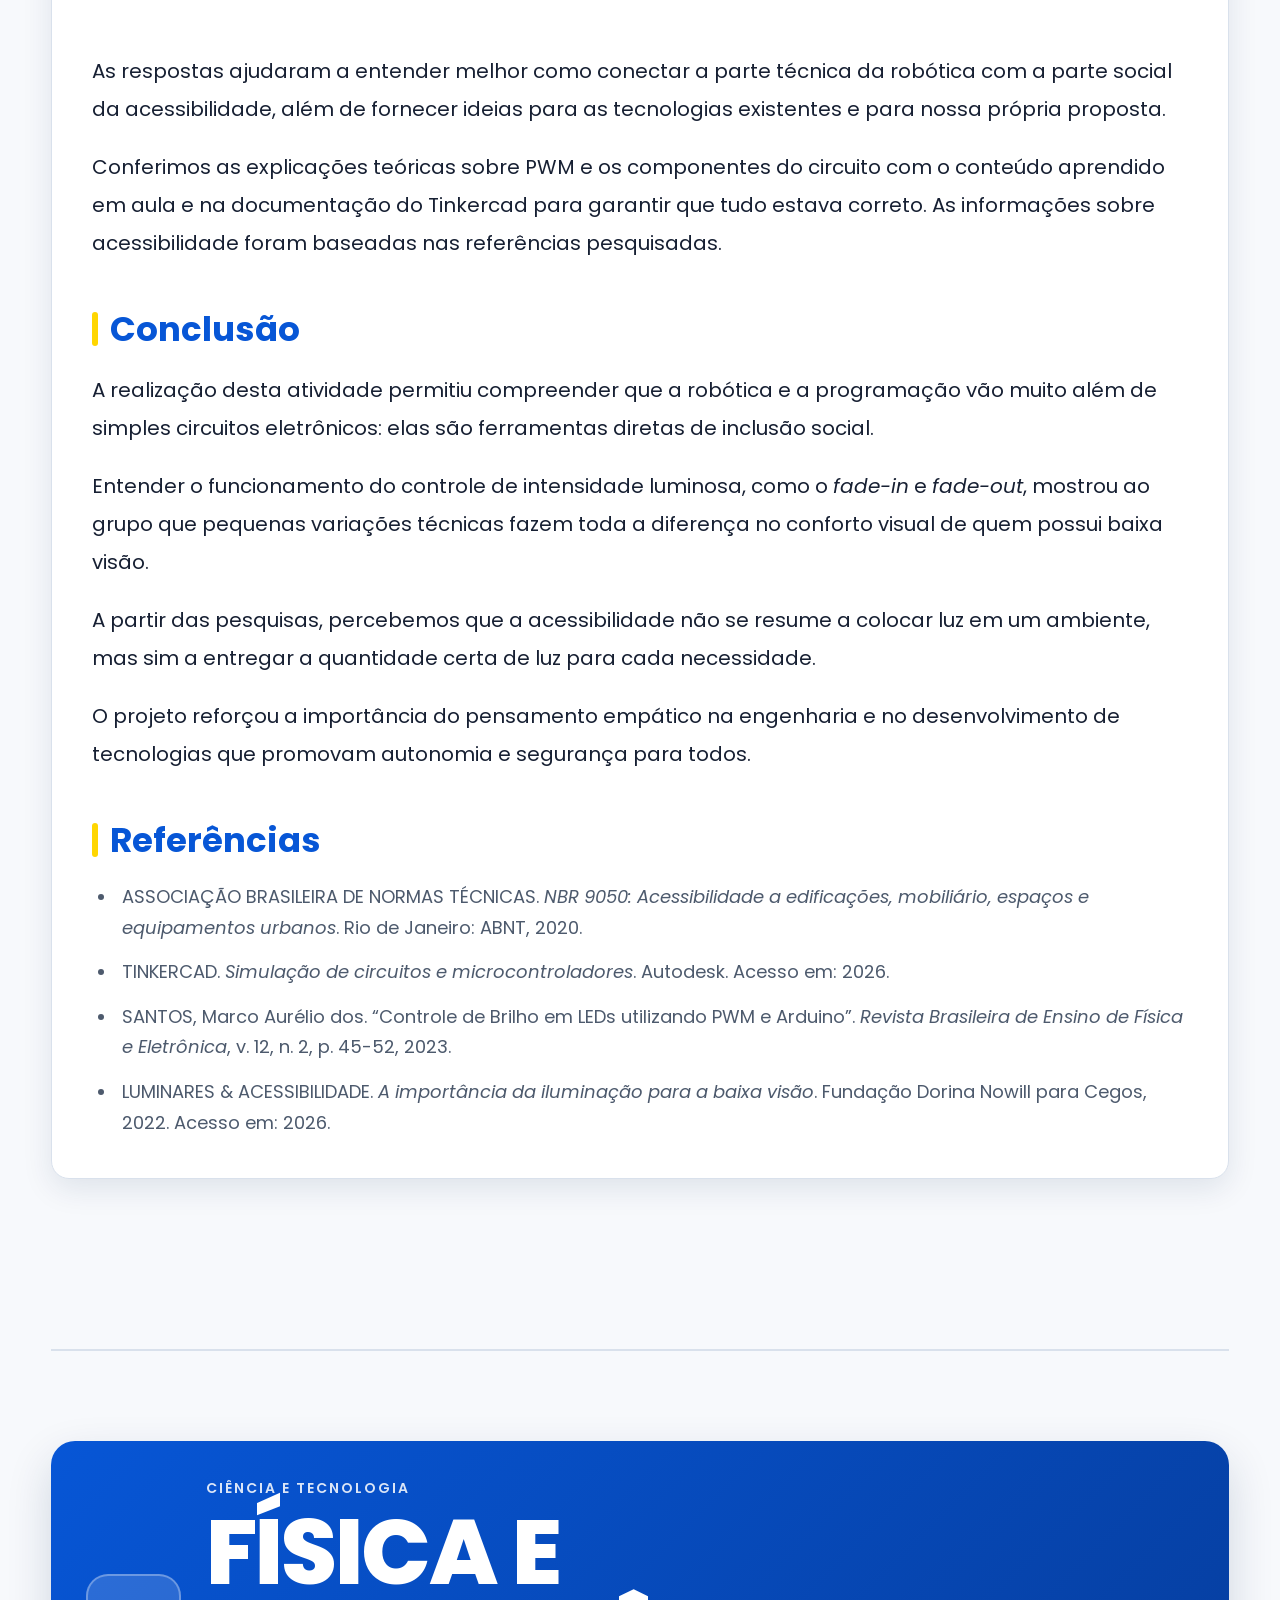
==== commit 7b9594a0: "s" ====
--- a/index.html
+++ b/index.html
@@ -261,7 +261,7 @@
   <tr>
     <!-- Coluna do Vídeo do YouTube -->
     <td width="50%" align="center" valign="top">
-      <b>Experimento Disco de Newton - Youtube</b><br><br>
+      <b>Experimento Disco de Newton - YouTube</b><br><br>
       <iframe 
         width="100%" 
         height="250" 
@@ -274,14 +274,17 @@
       </iframe>
     </td>
     
-    <!-- Coluna da Imagem -->
+    <!-- Coluna da Imagem com Referência -->
     <td width="50%" align="center" valign="top">
-      <b>Materiais utilixados</b><br><br>
+      <b>Sua Imagem</b><br><br>
       <img 
         src="materiais.png" 
         width="100%" 
         height="250" 
         style="object-fit: cover; border-radius: 8px;">
+      <br><br>
+      <!-- Referência/Fonte em tamanho menor -->
+      <small>Fonte: <a href="https://youtu.be/zqGHXKPTE6M"> YouTube / Herciliofísico Experimentos Didáticos</a></small>
     </td>
   </tr>
 </table>
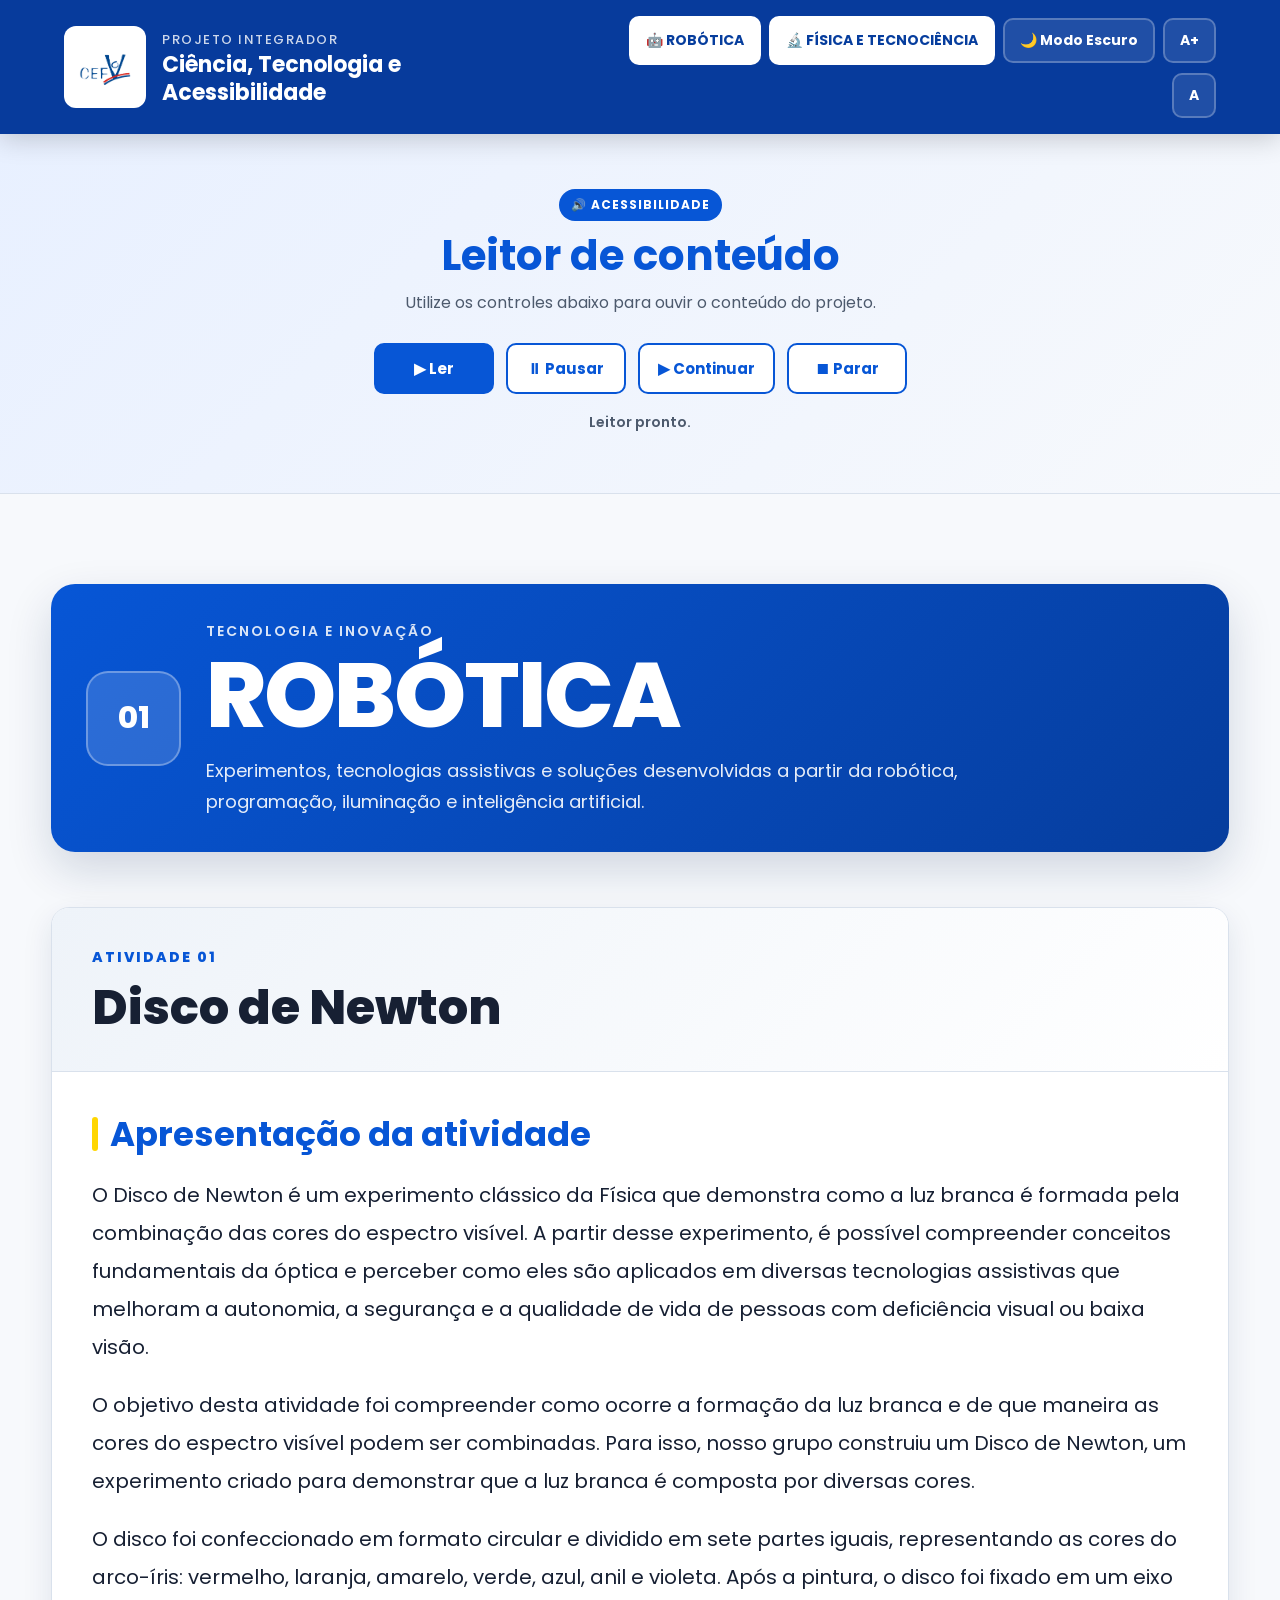
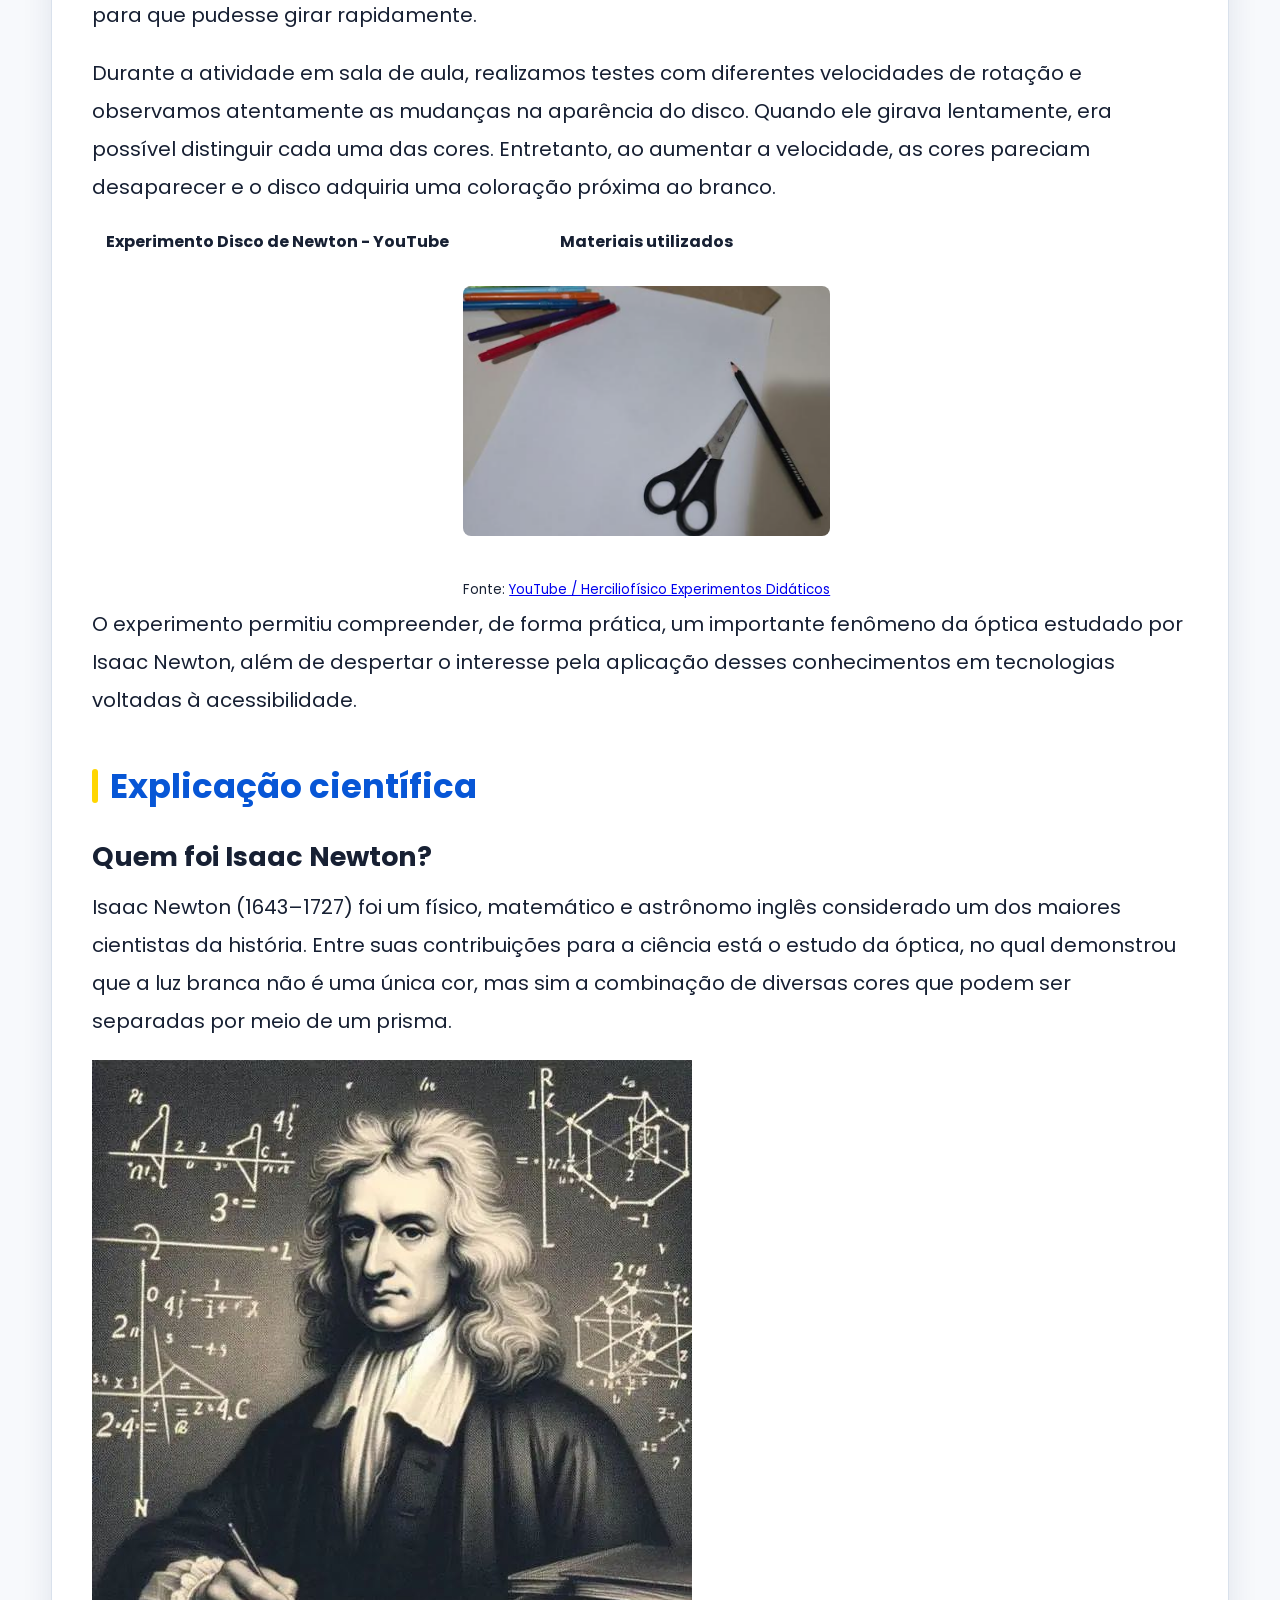
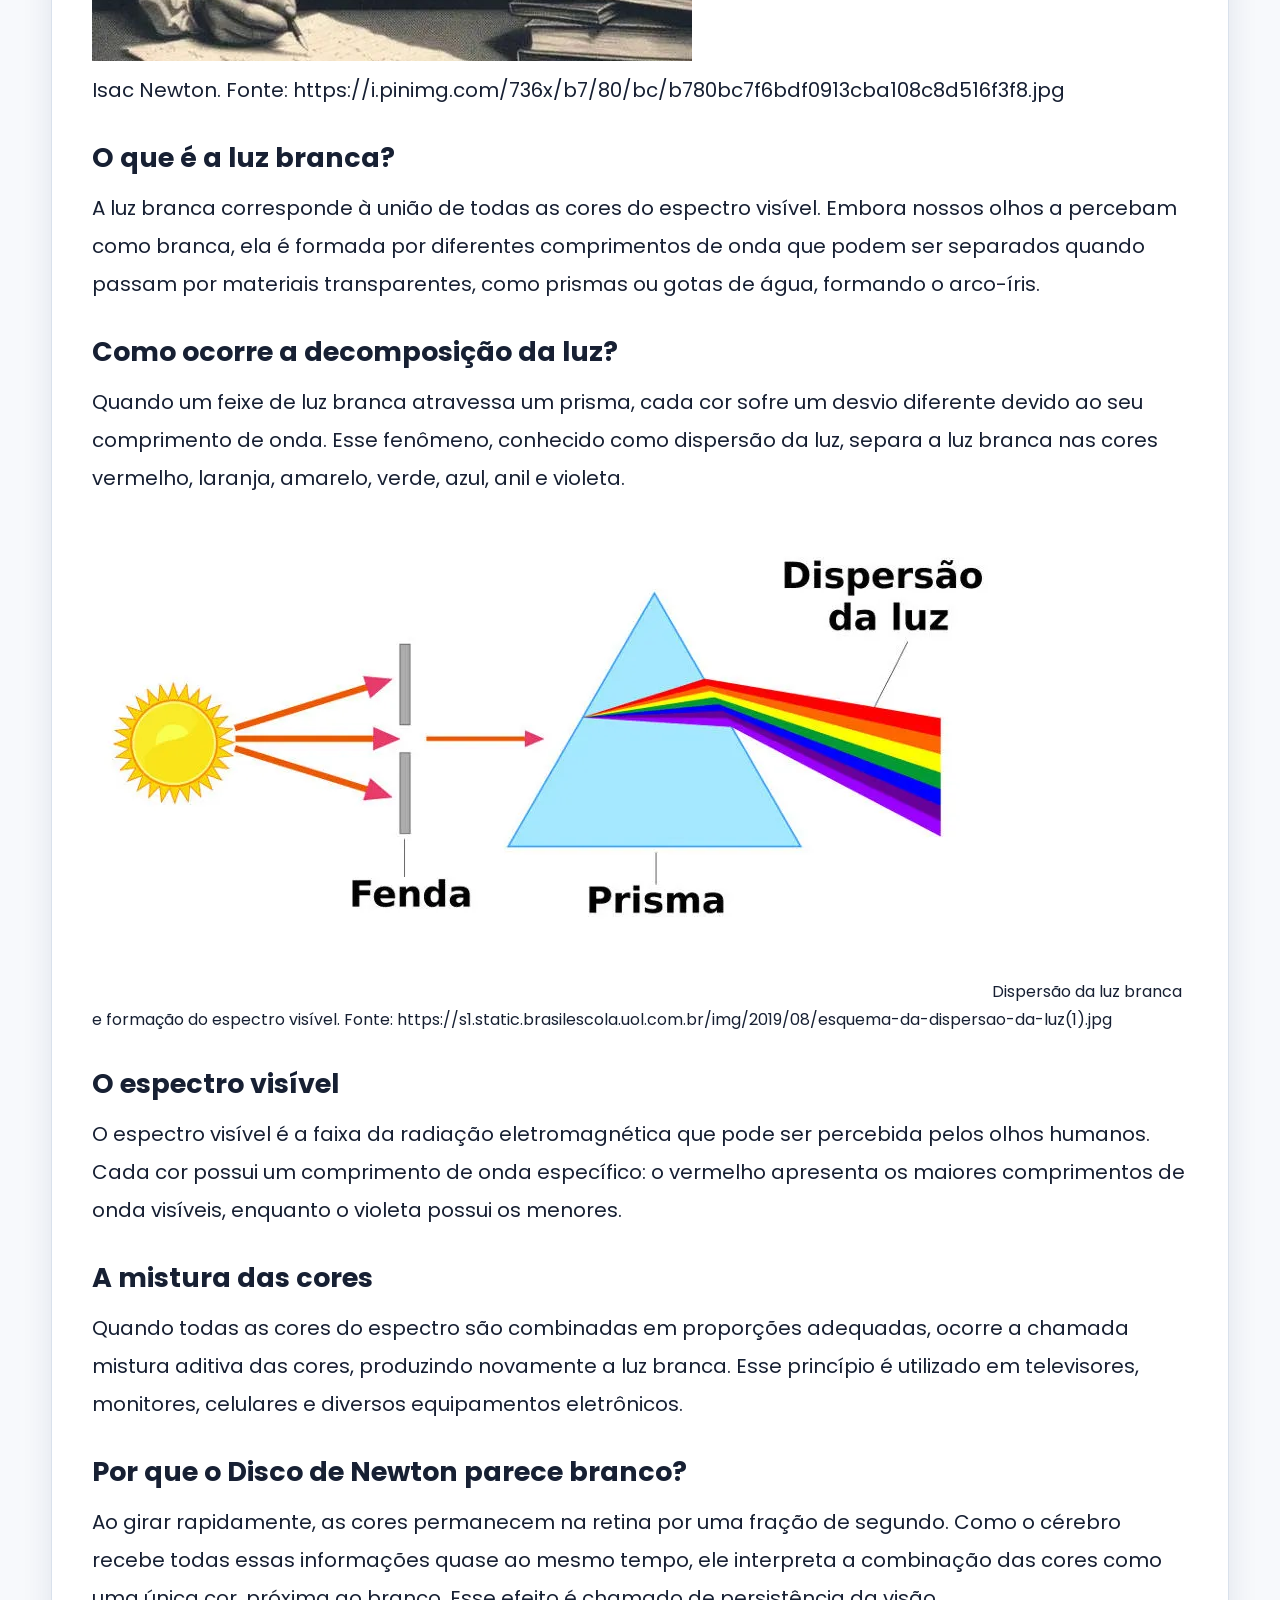
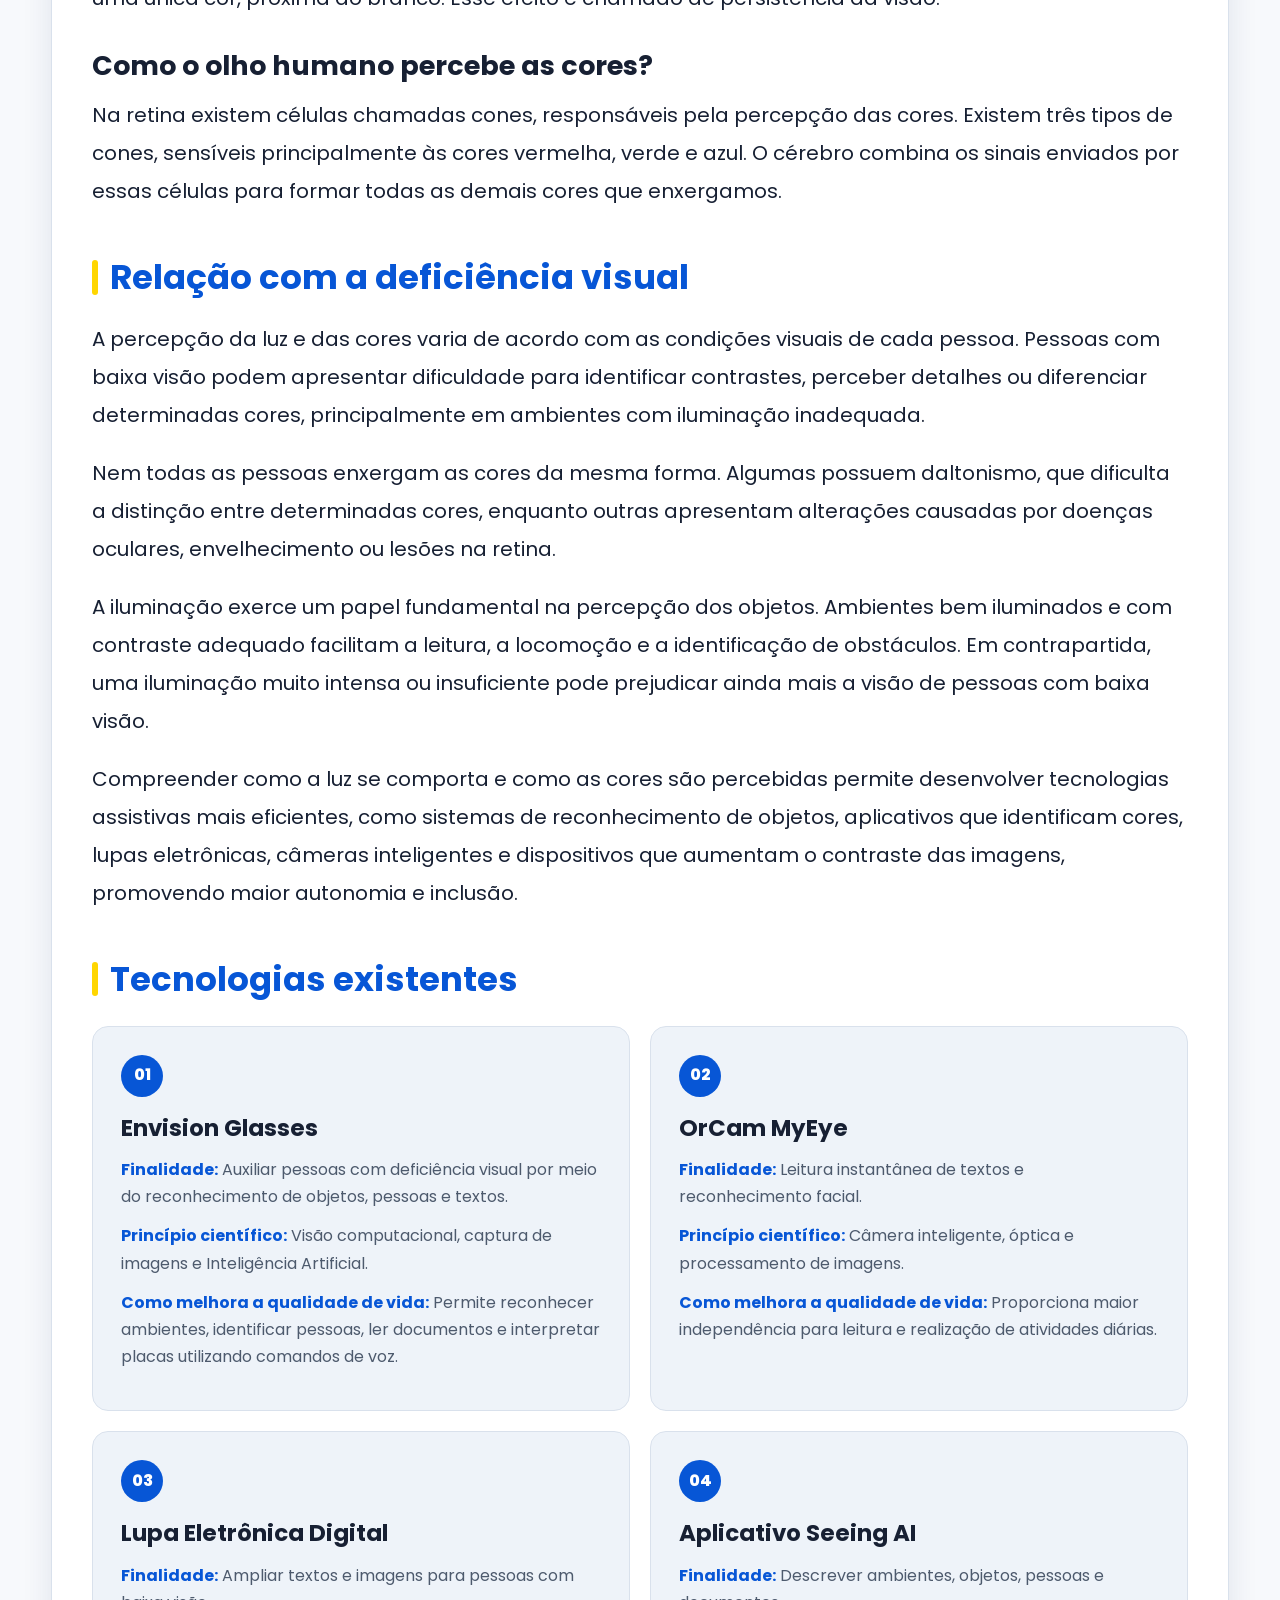
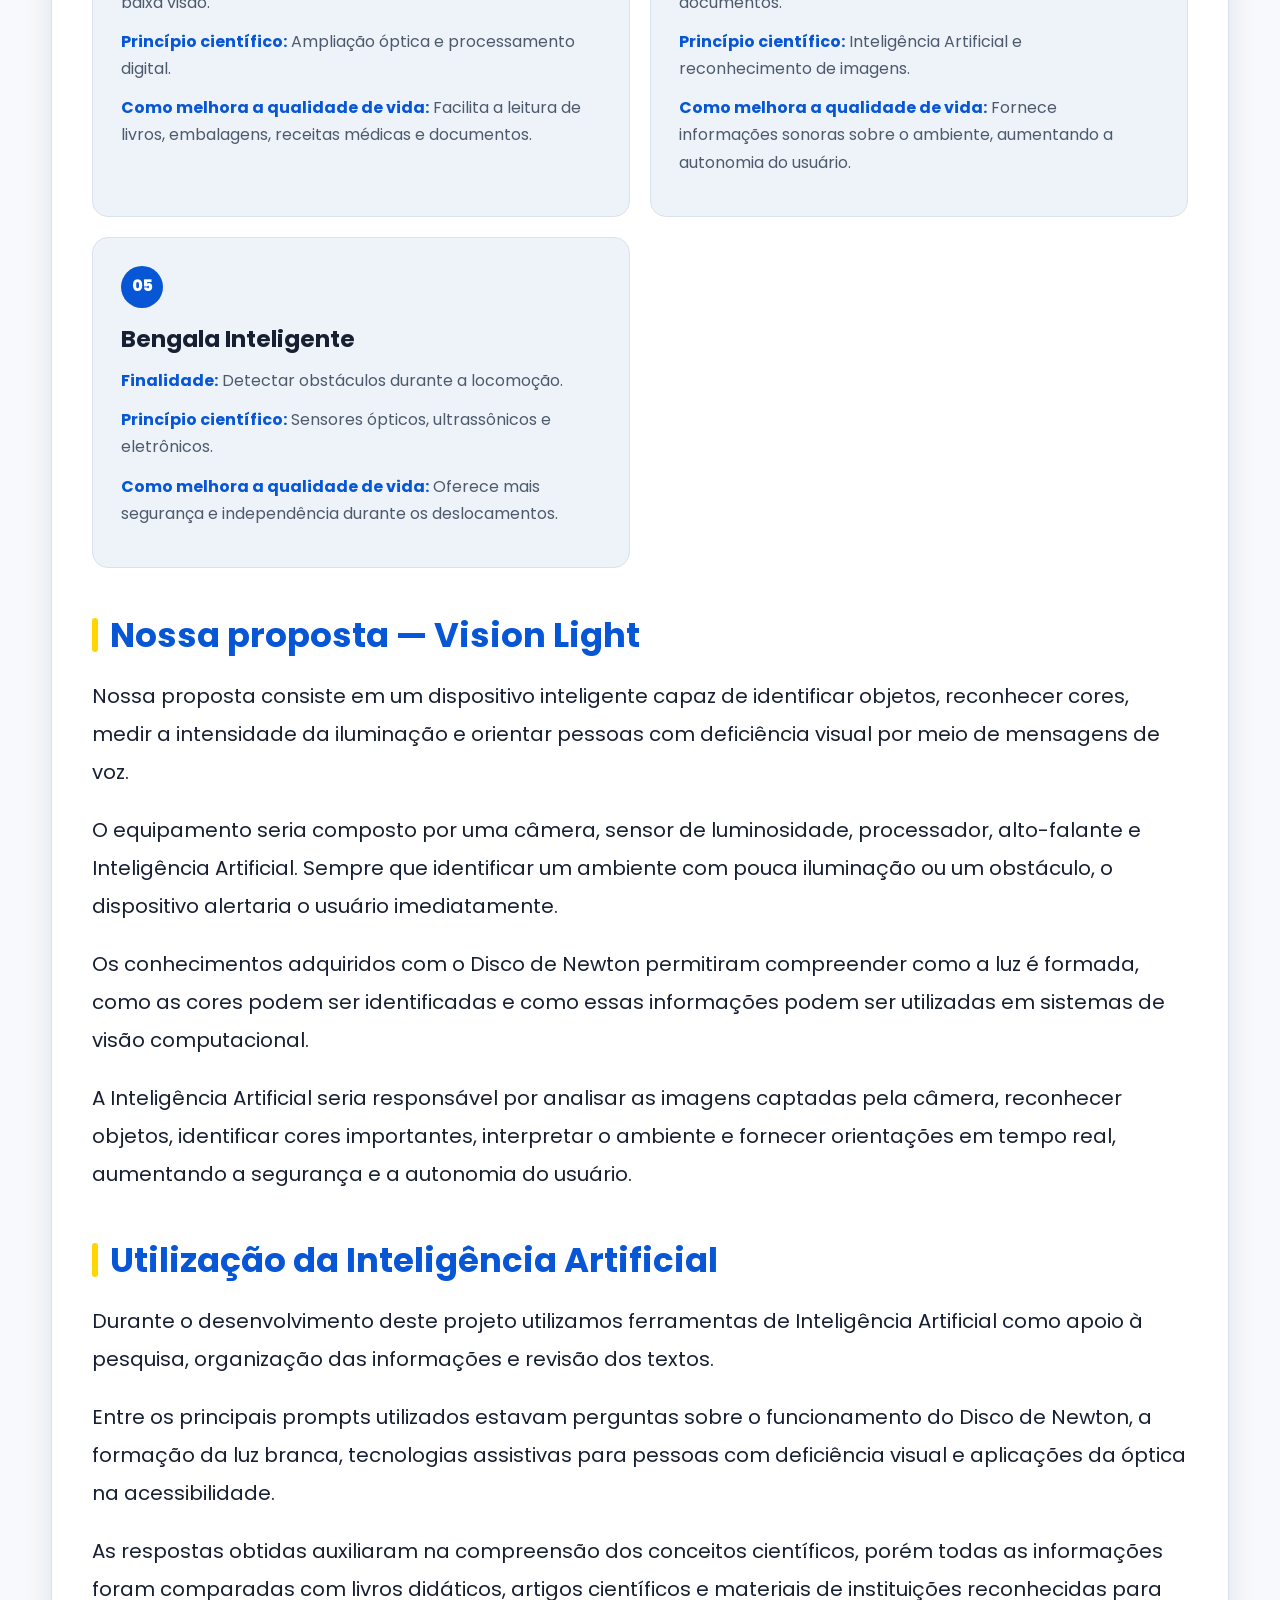
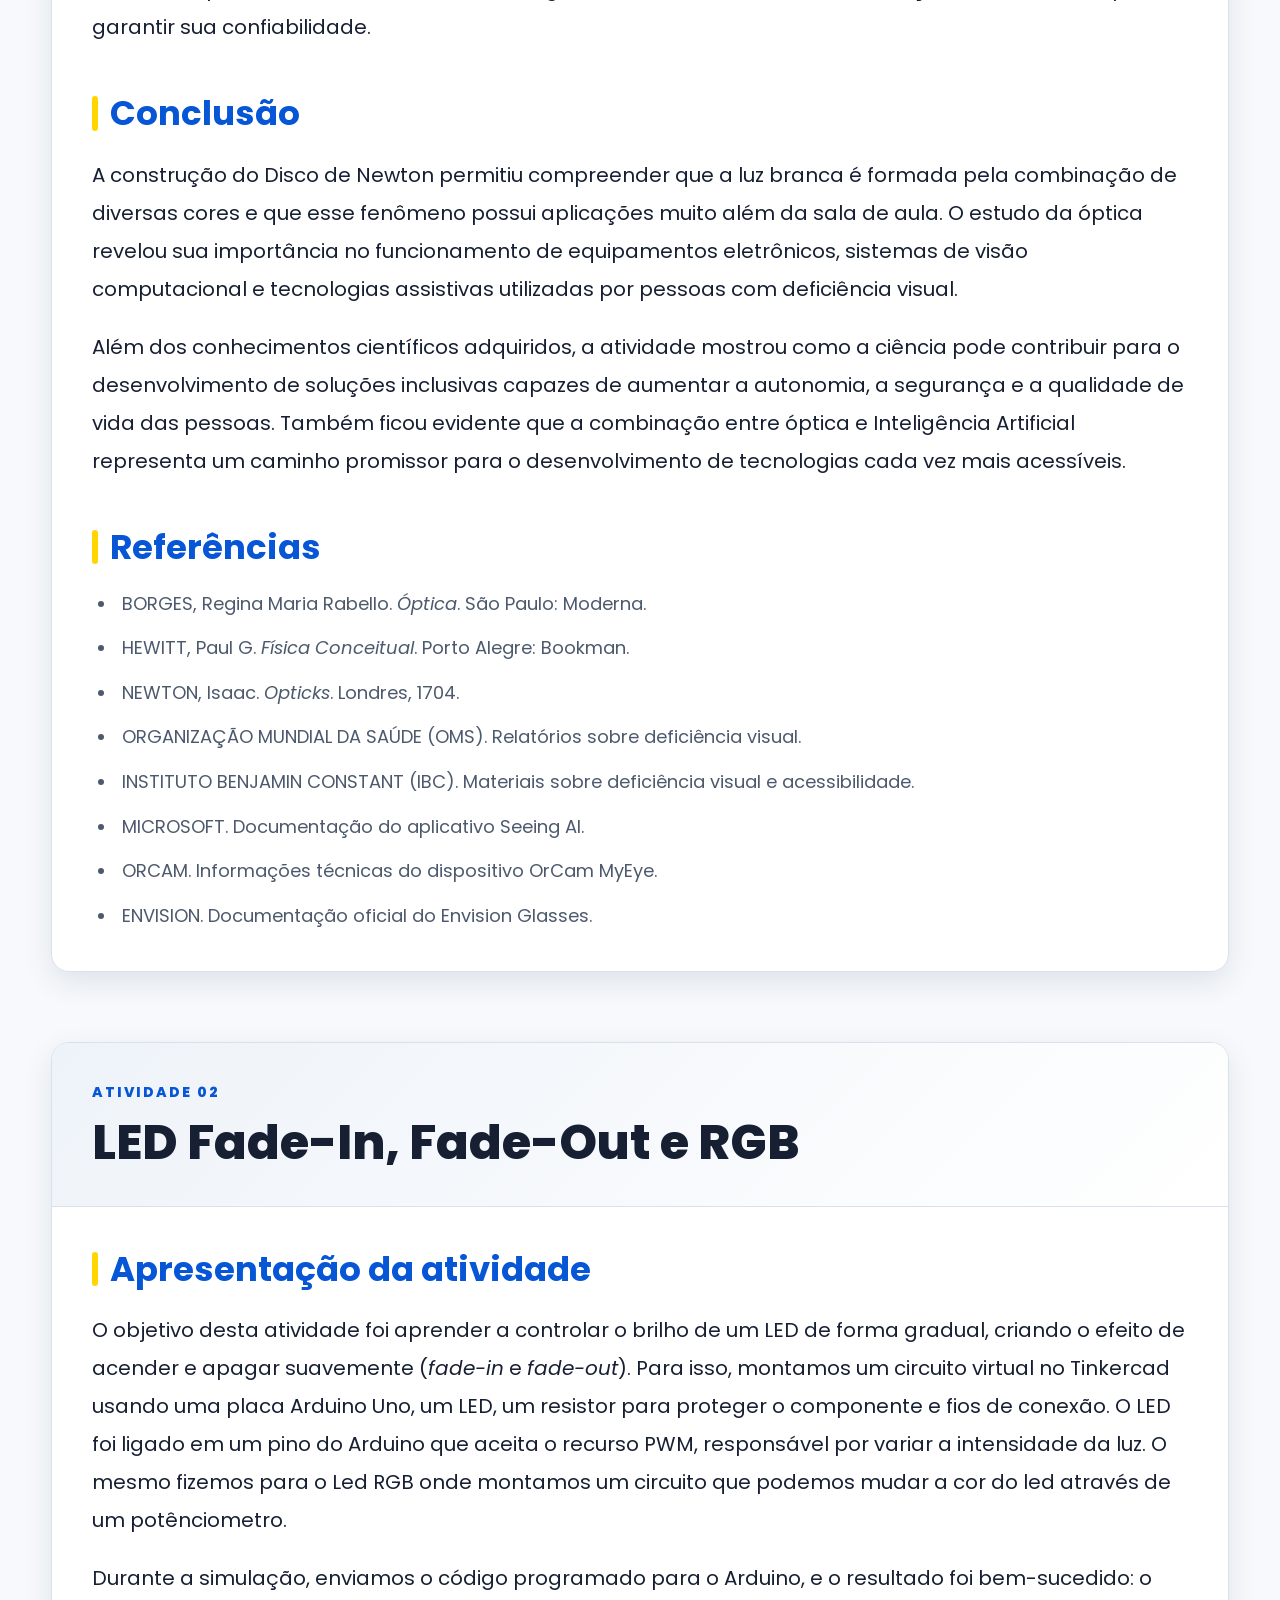
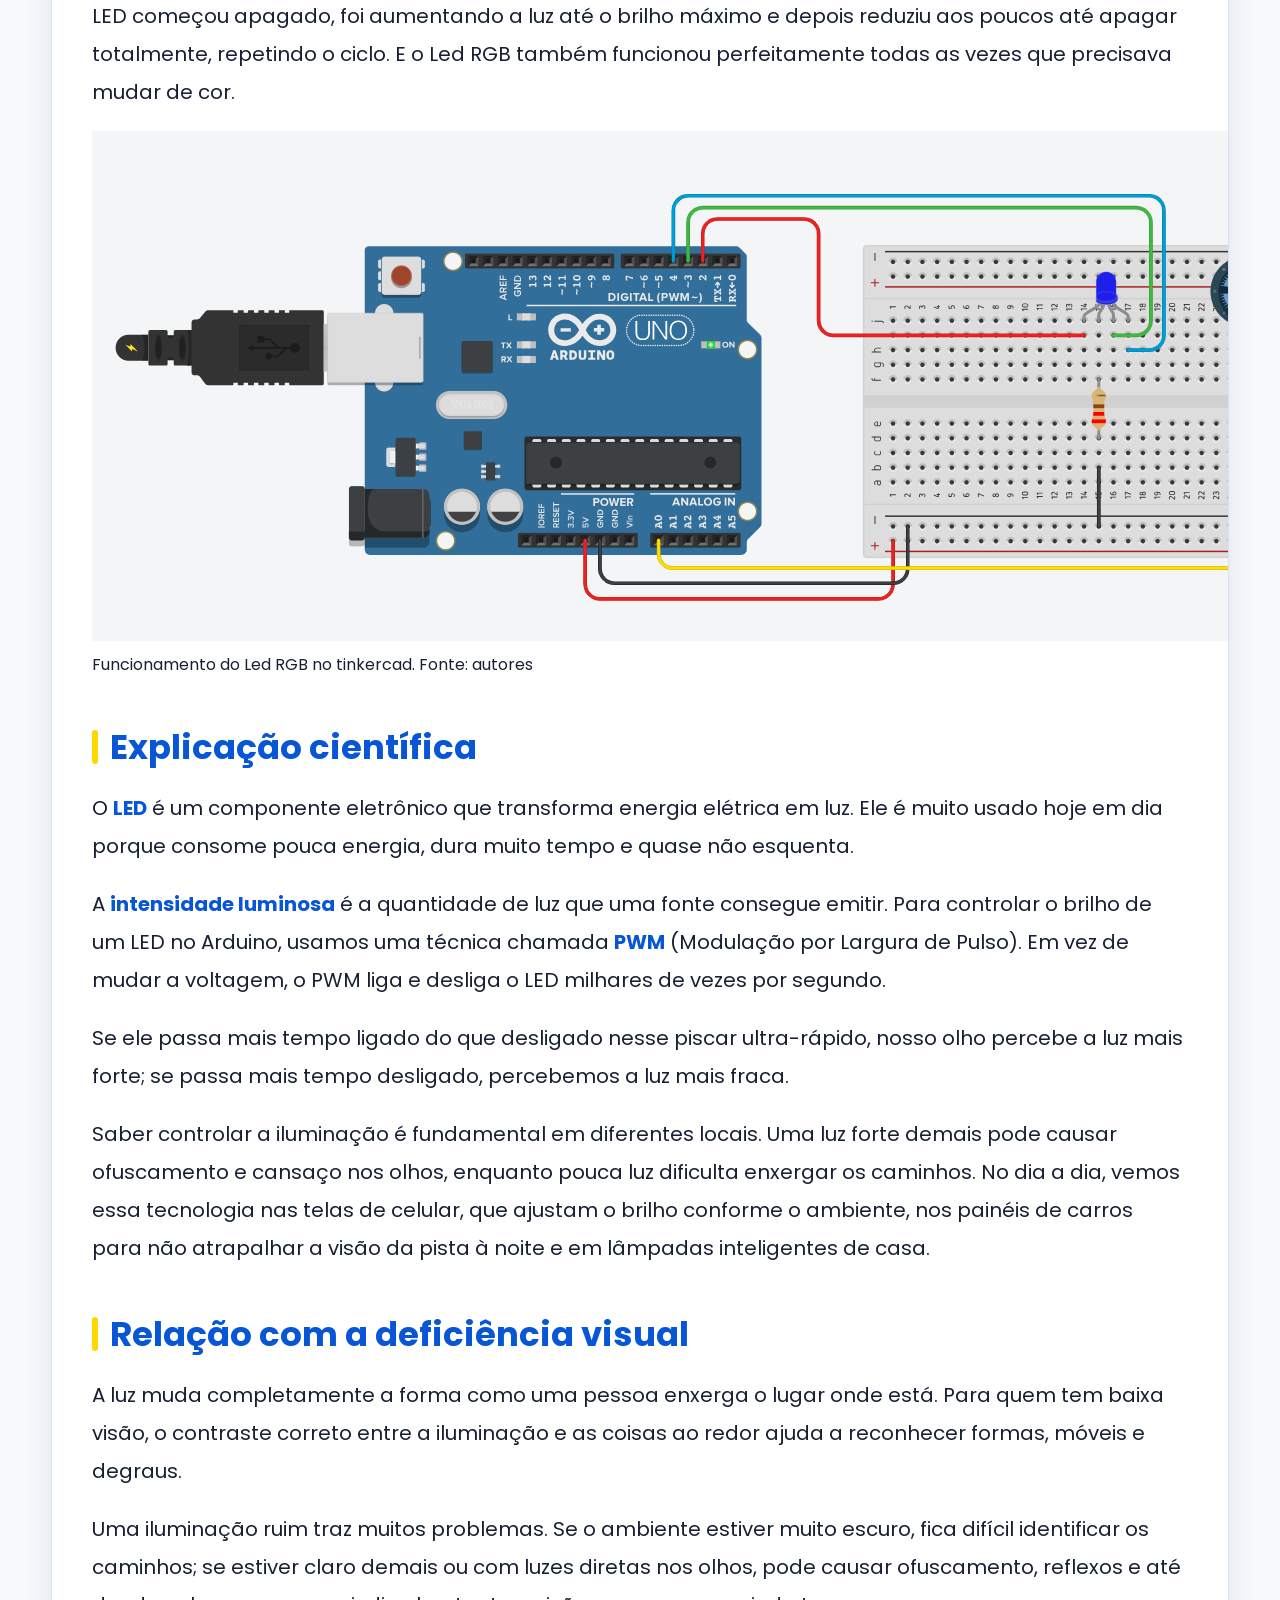
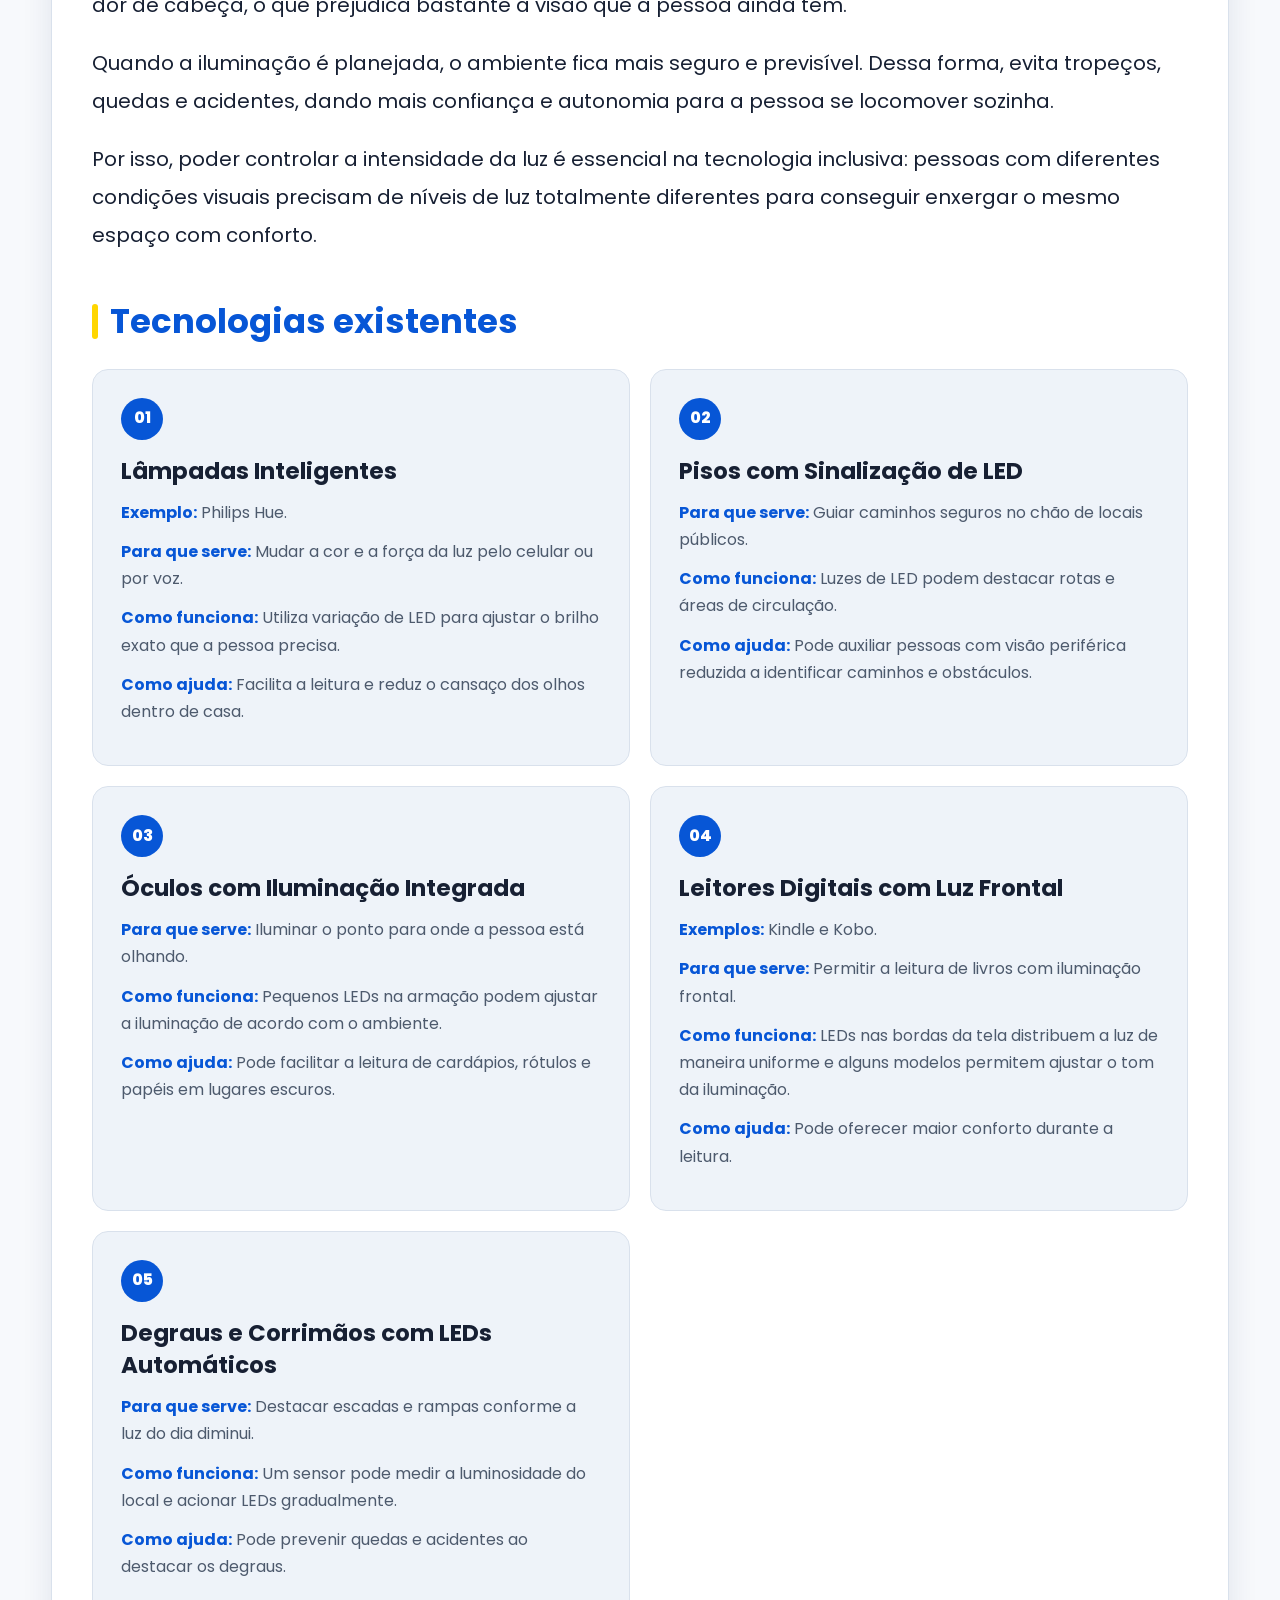
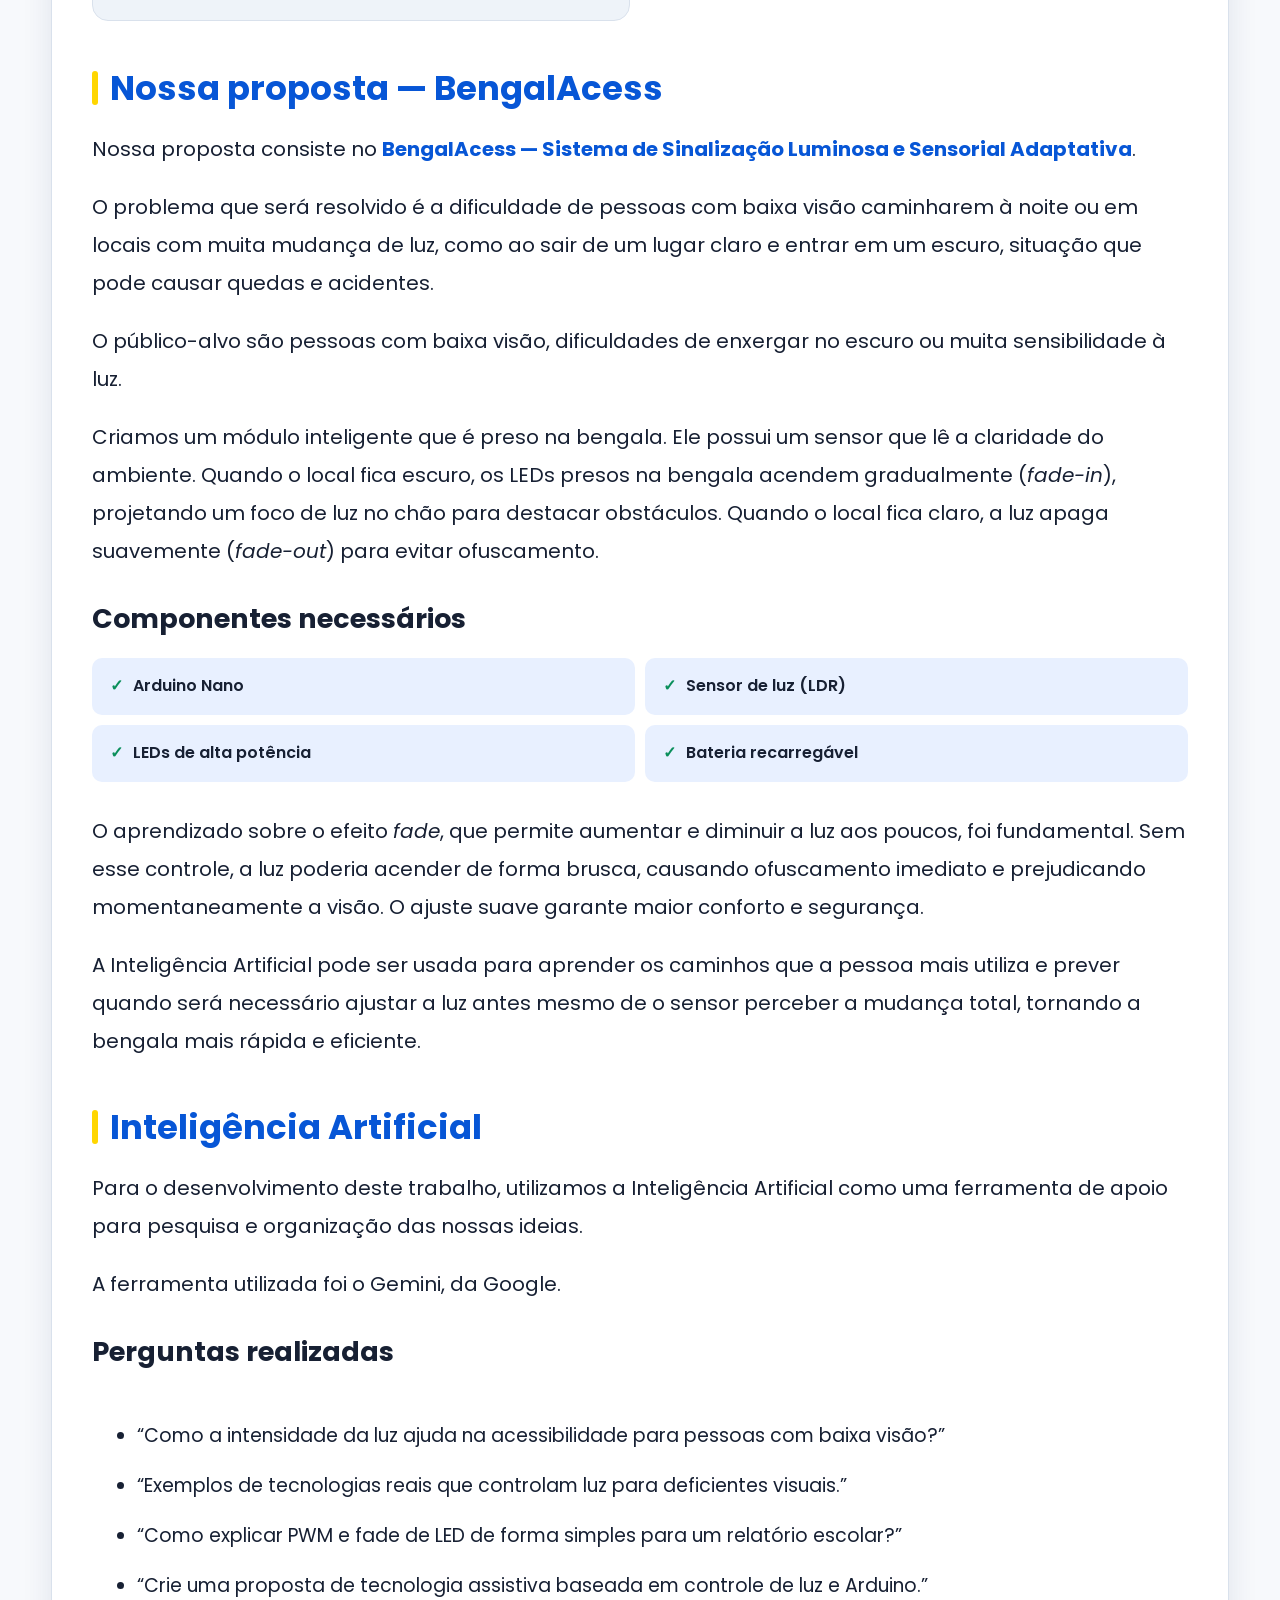
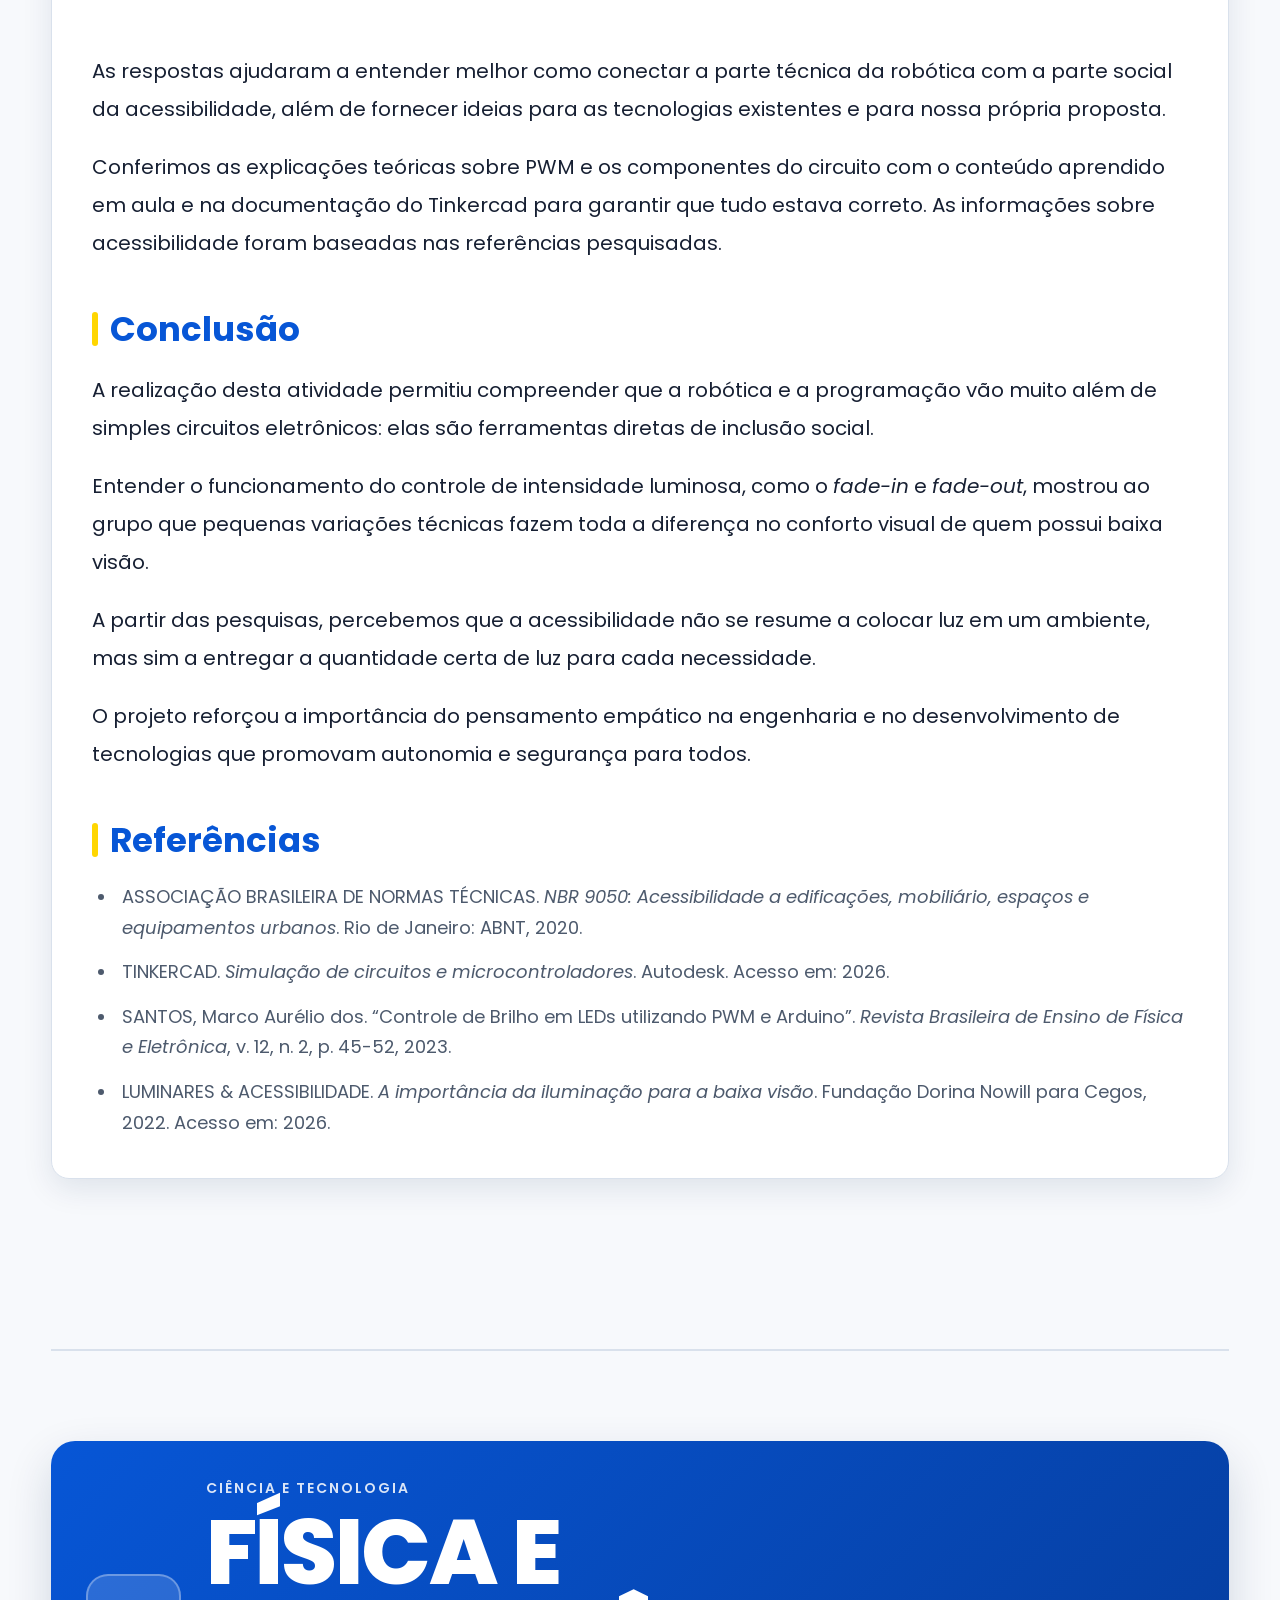
==== commit 45f0968f: "s" ====
--- a/index.html
+++ b/index.html
@@ -276,7 +276,7 @@
     
     <!-- Coluna da Imagem com Referência -->
     <td width="50%" align="center" valign="top">
-      <b>Sua Imagem</b><br><br>
+      <b>Materiais utilizados</b><br><br>
       <img 
         src="materiais.png" 
         width="100%" 
